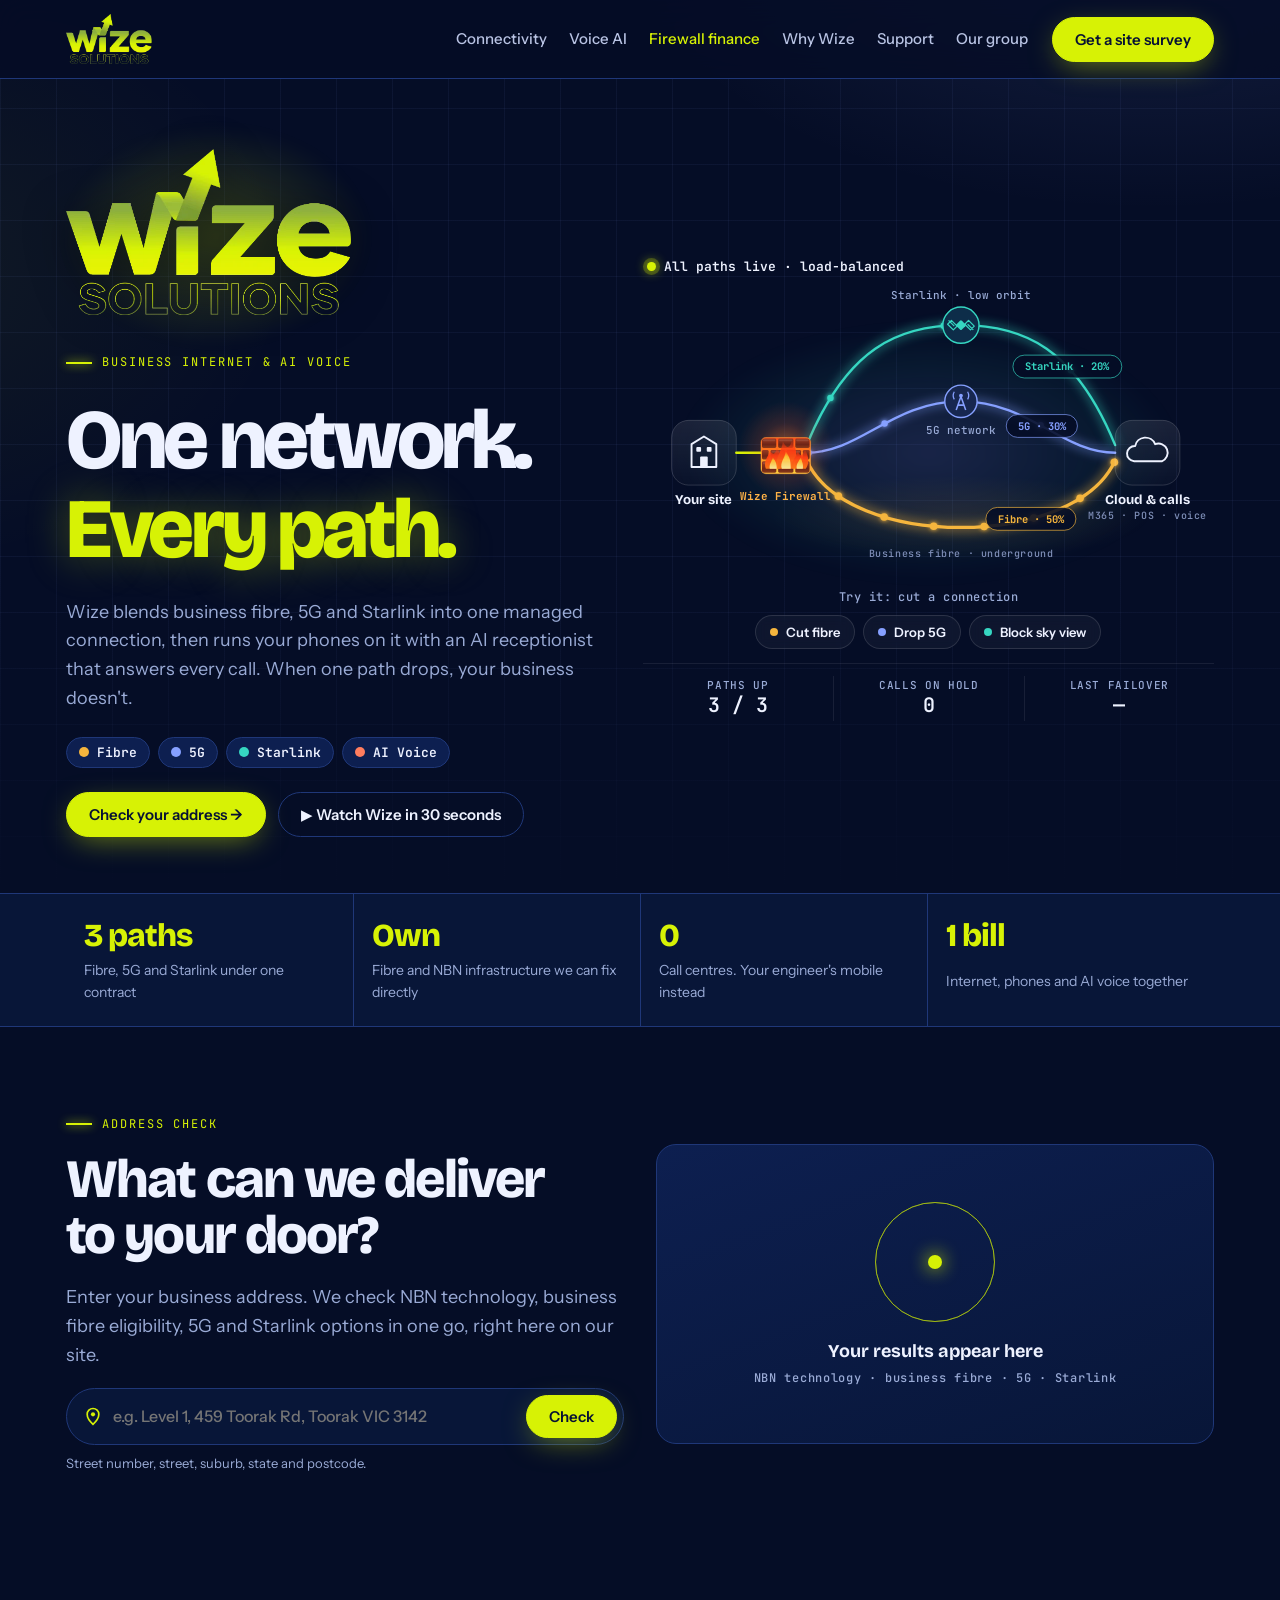
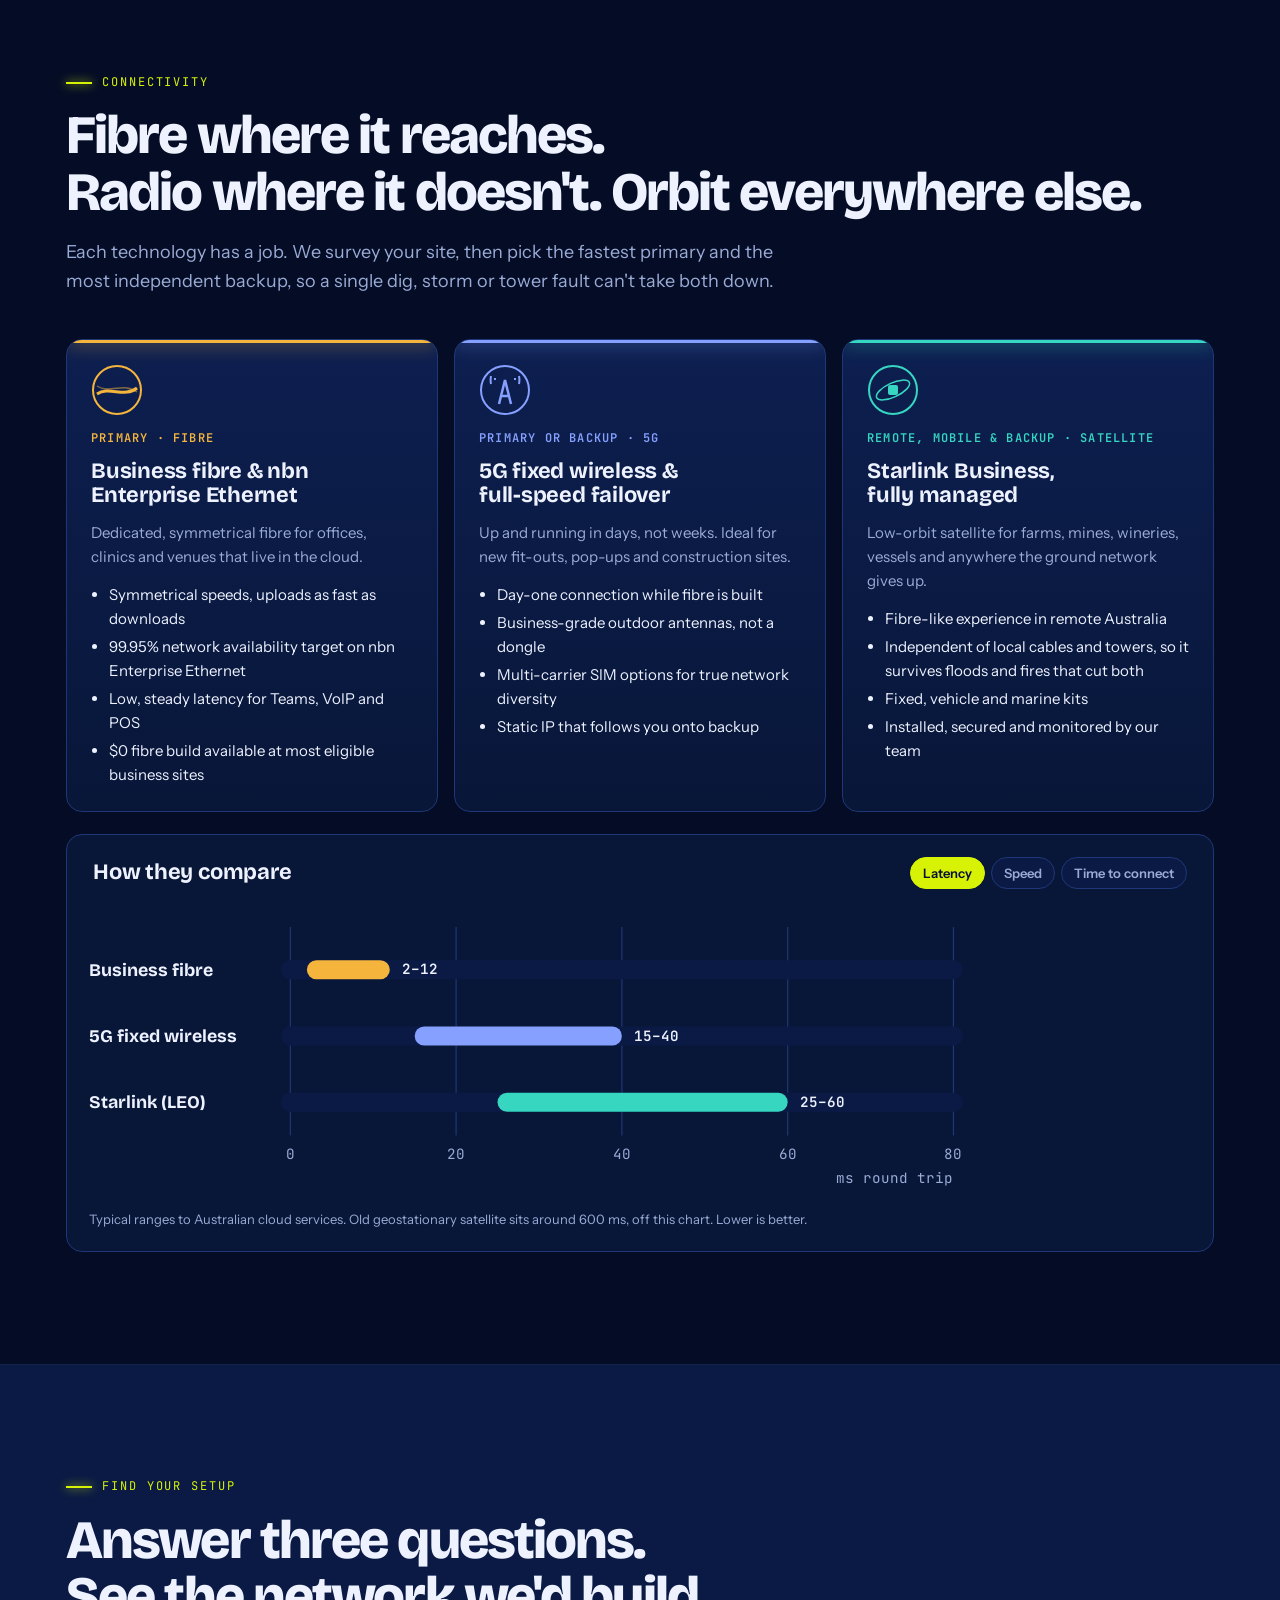
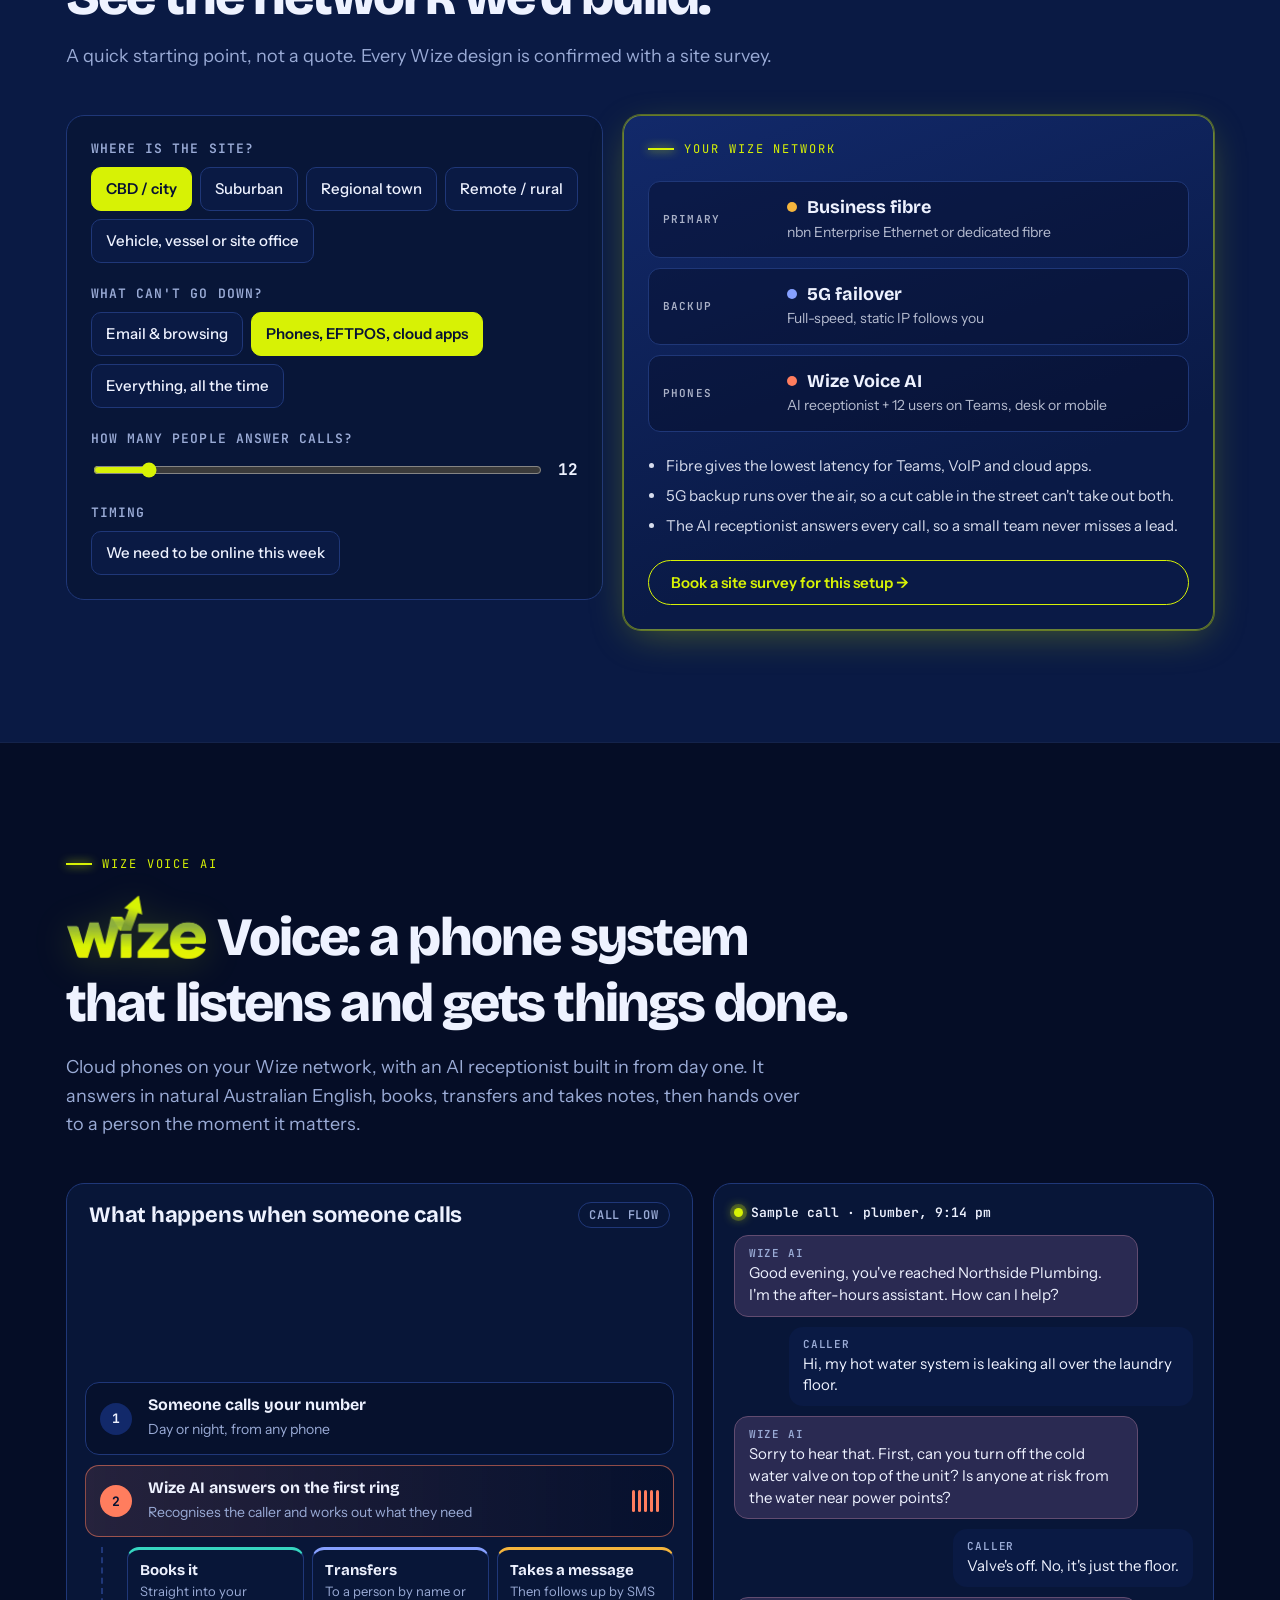
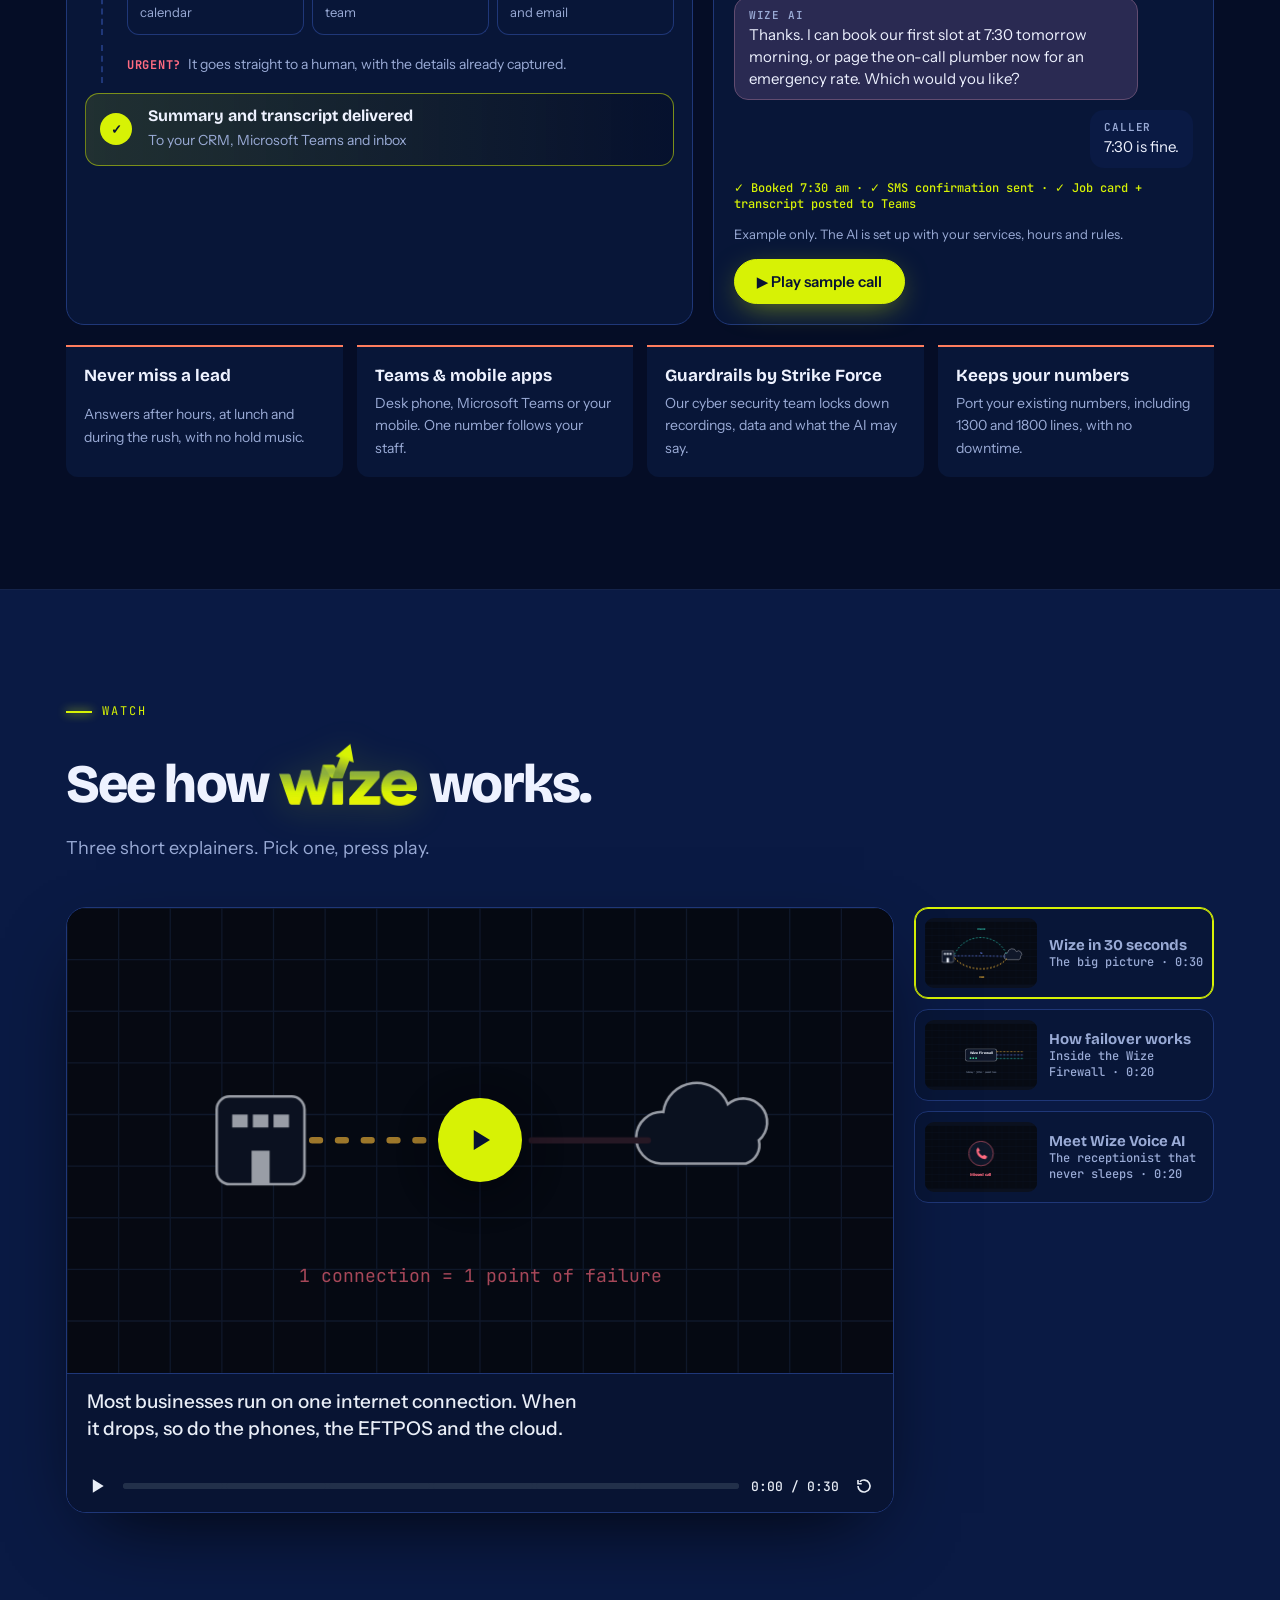
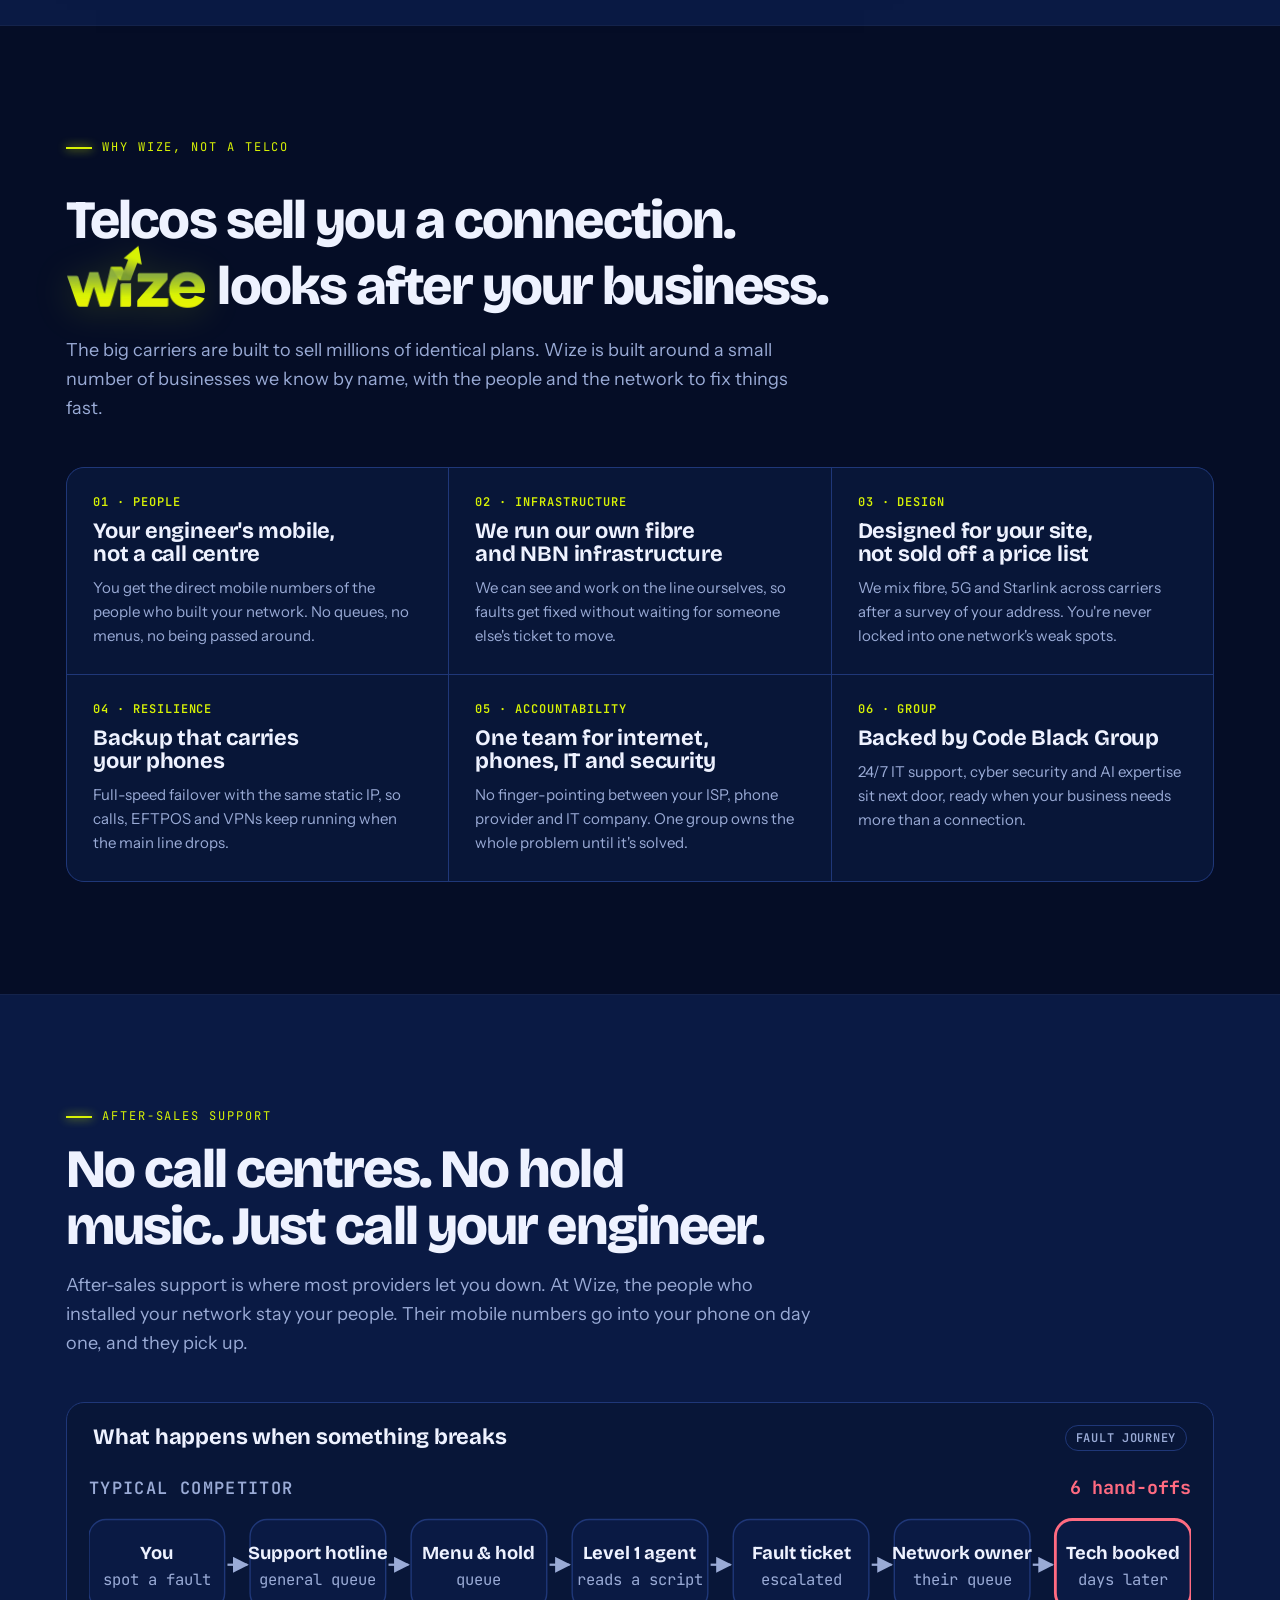
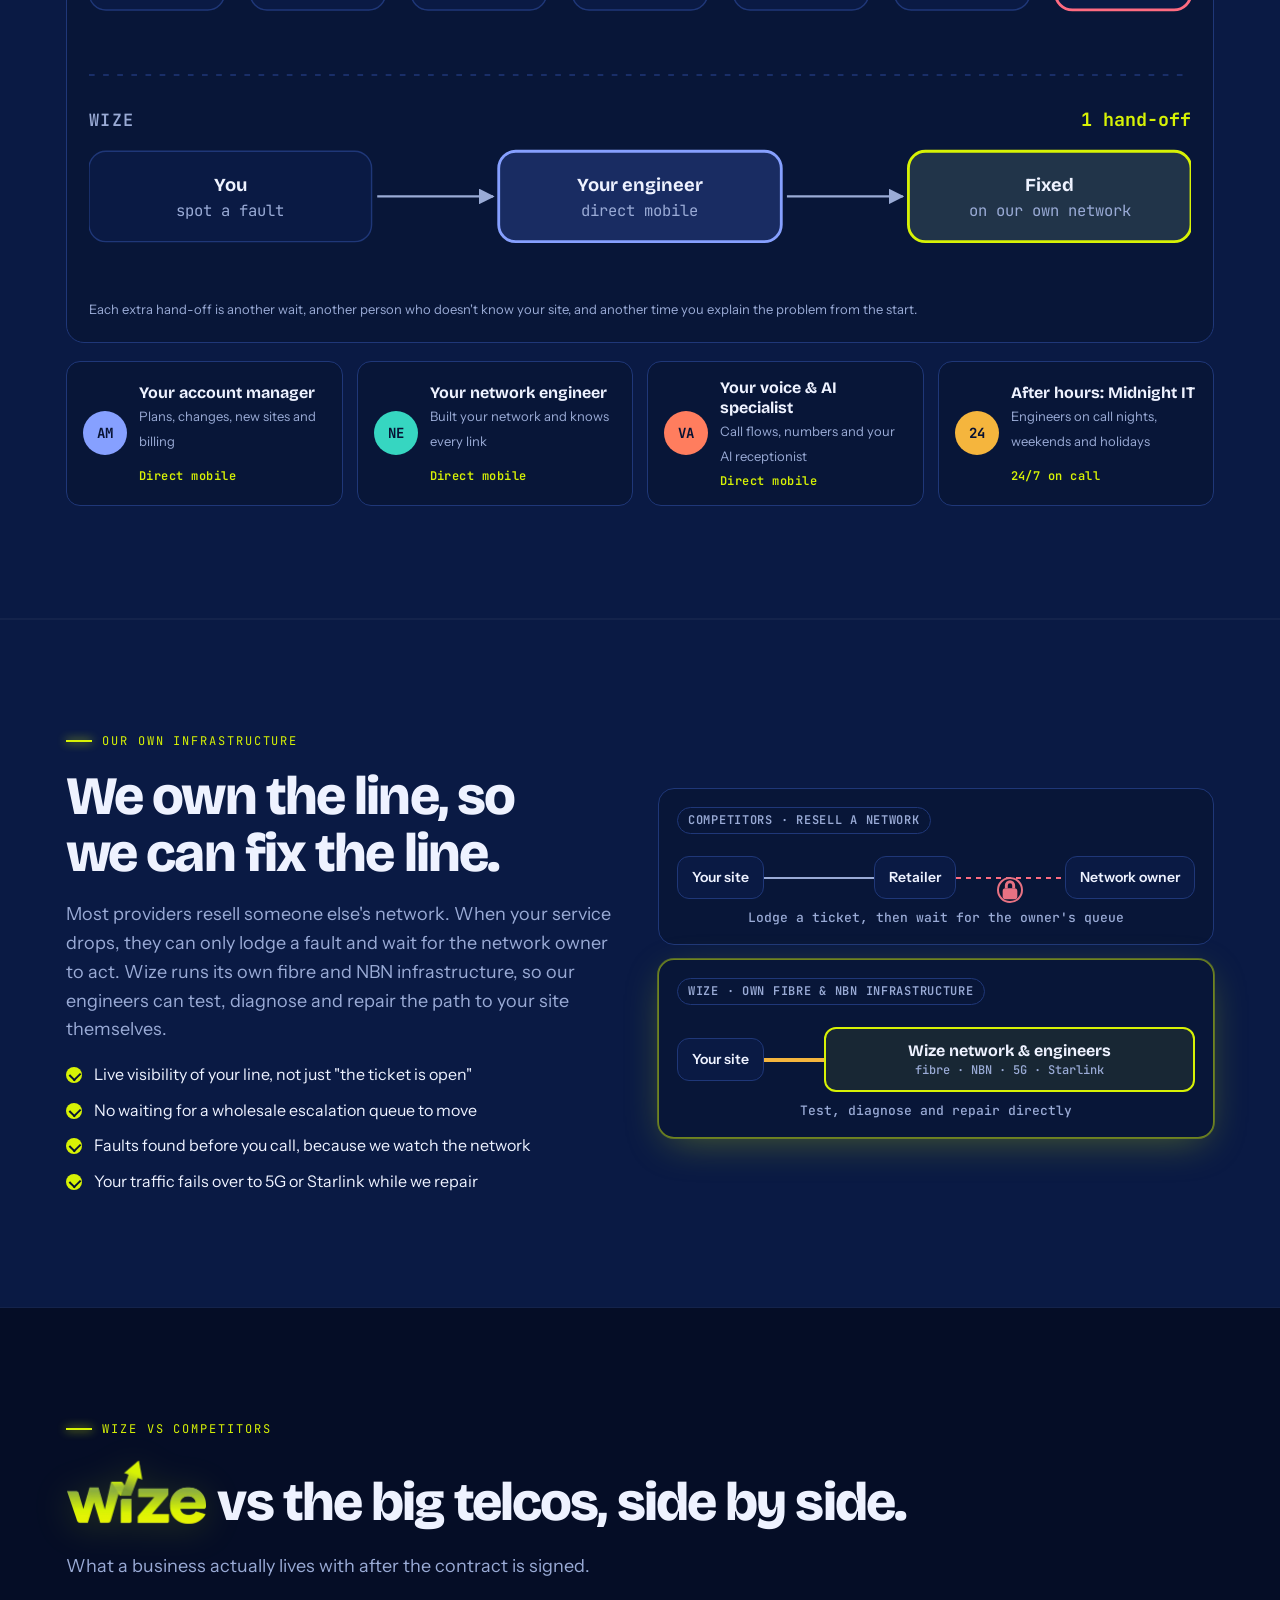
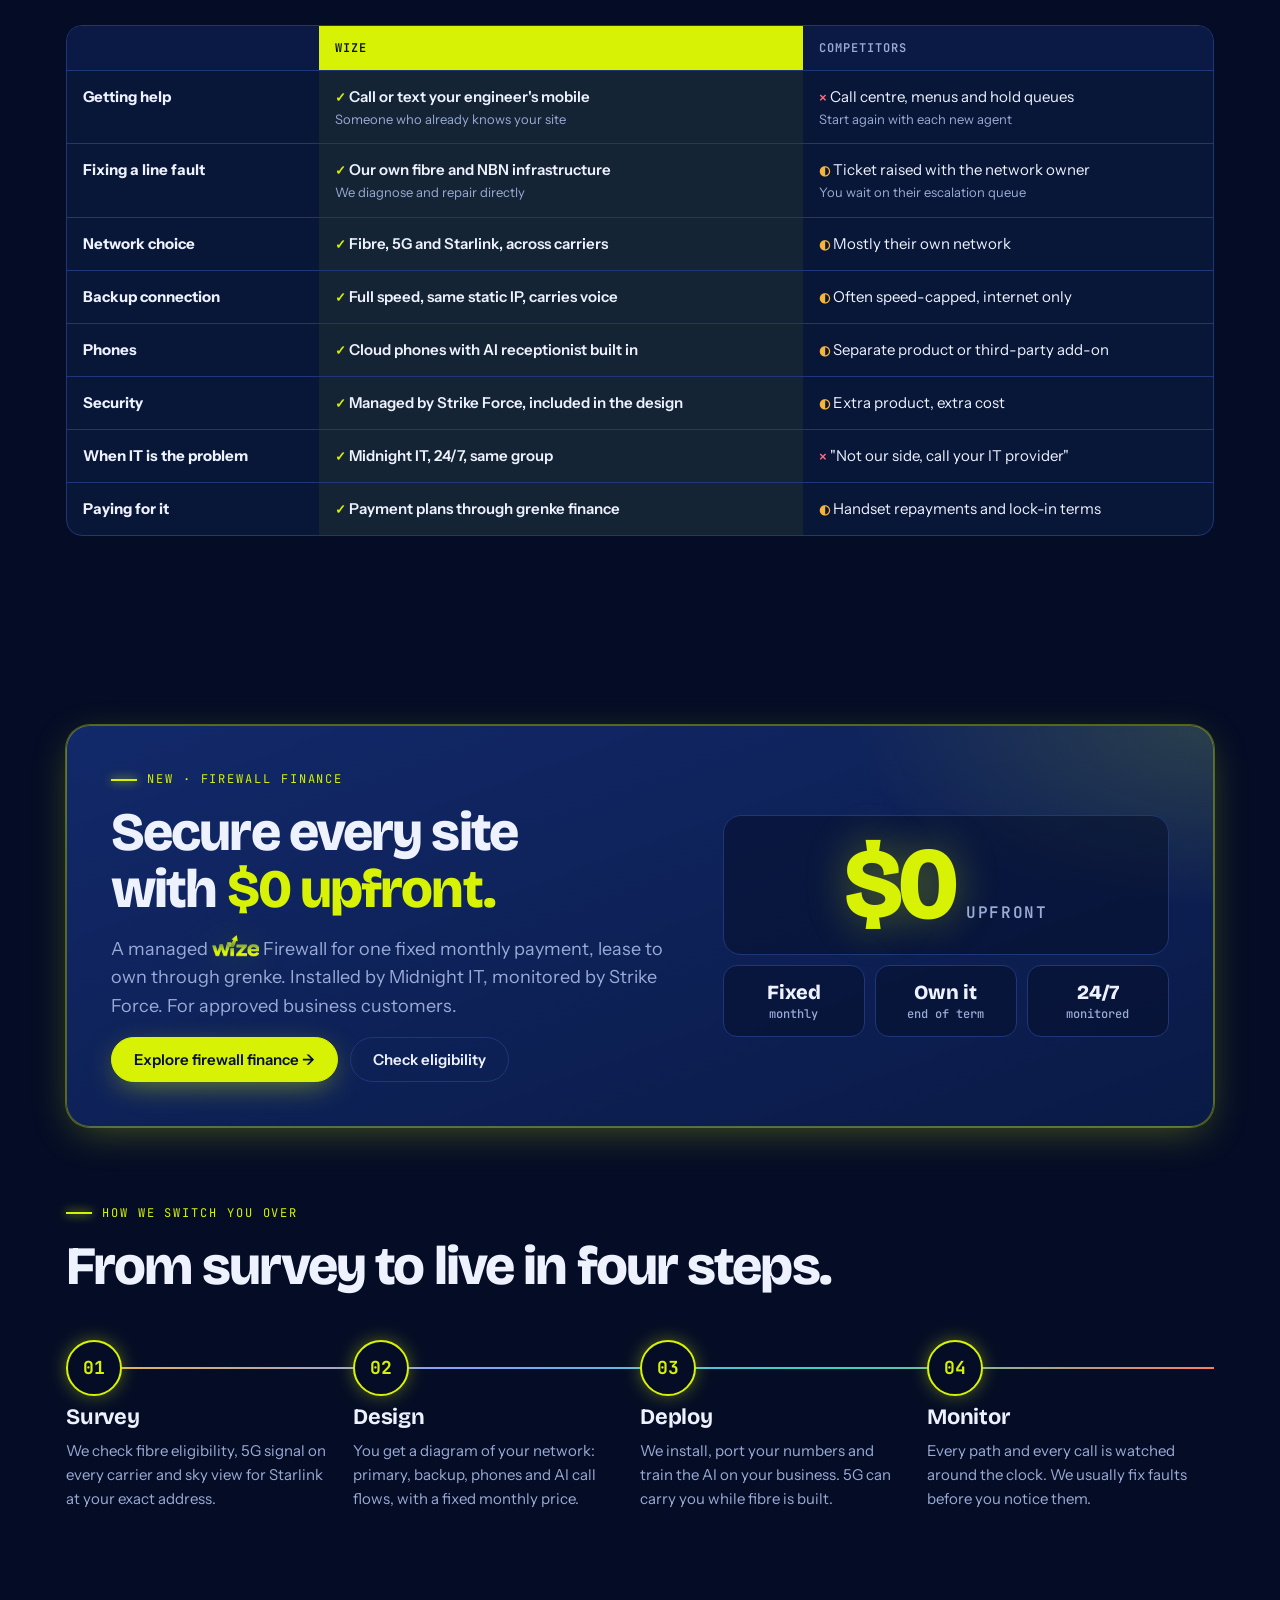
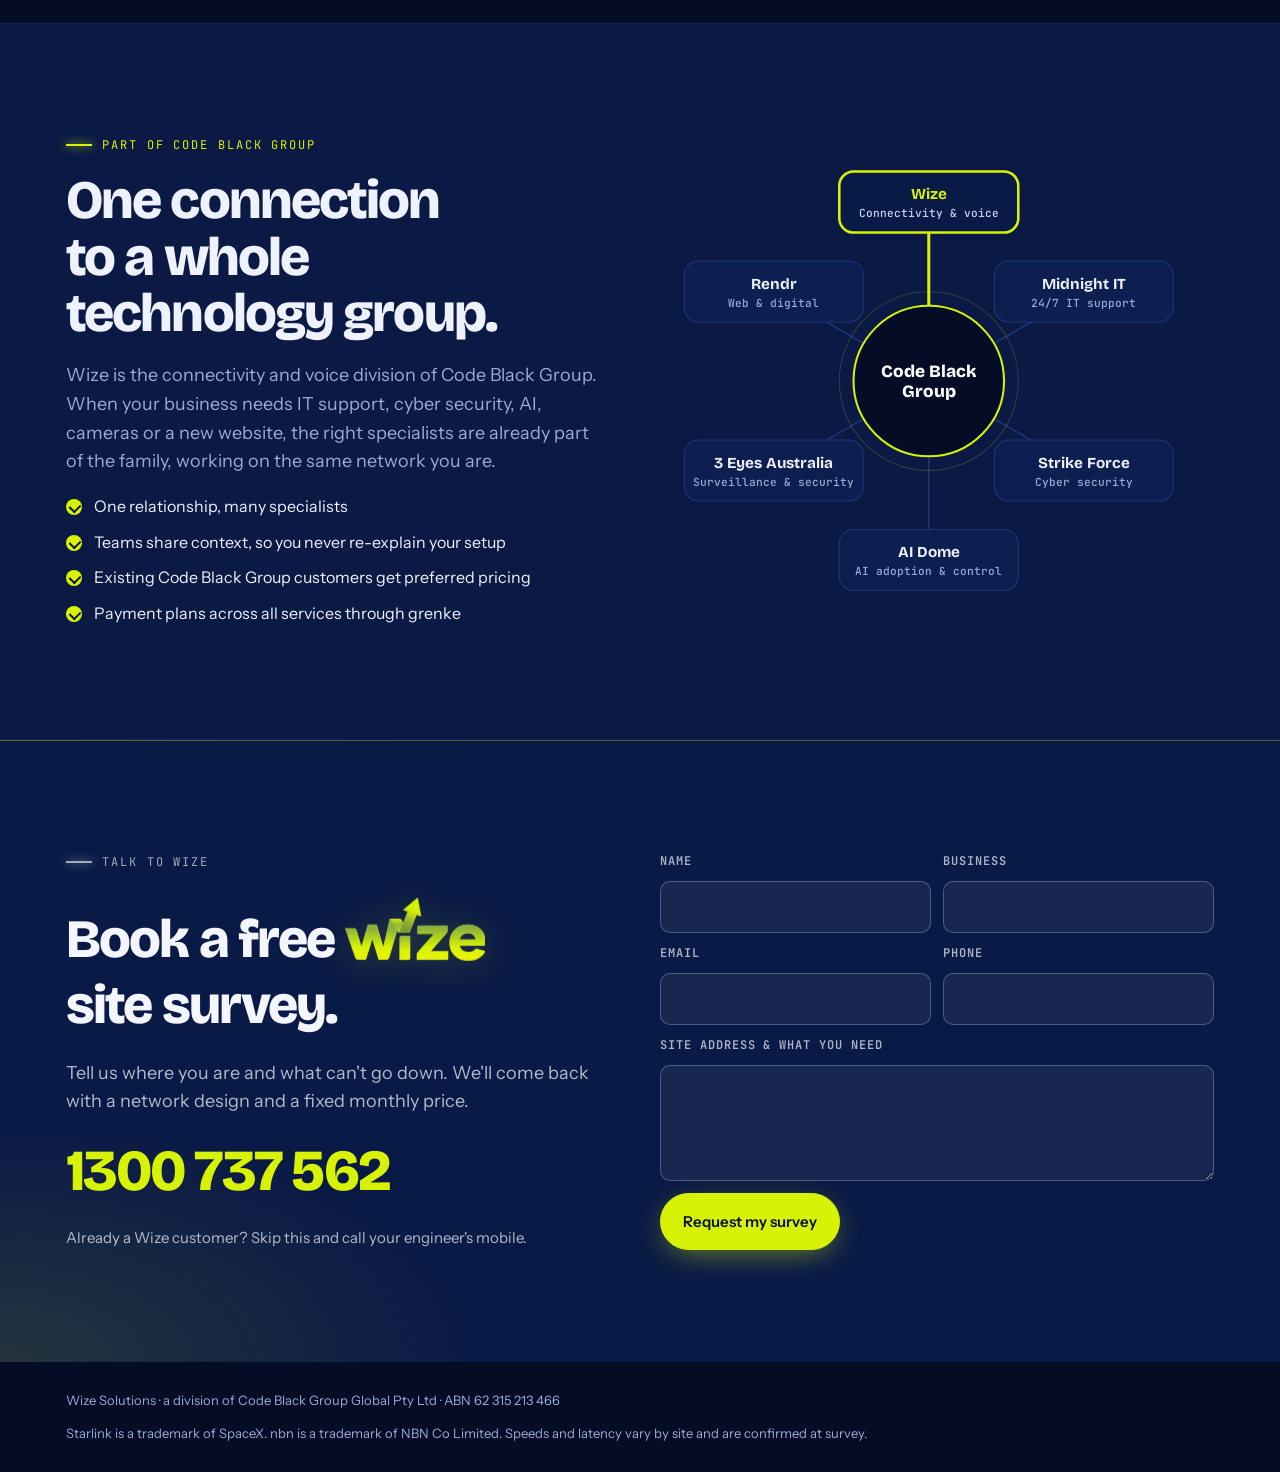
==== index.html @ 4bab27ca "Firewall icon: remove flames above the wall Co-Authored-By: Claude Opus 5.5 <noreply@anthropic.com> " ====
<!doctype html>
<html lang="en-AU">
<head>
<meta charset="utf-8">
<meta name="viewport" content="width=device-width,initial-scale=1,viewport-fit=cover">
<meta name="description" content="Wize Solutions: business fibre, 5G and Starlink as one managed network, with AI-powered phones and direct-to-engineer support. Part of Code Black Group.">
<meta name="theme-color" content="#050d26">
<style>:root{padding-top:env(safe-area-inset-top,0px);padding-bottom:env(safe-area-inset-bottom,0px)}body{margin:0}img{max-width:100%}[hidden]{display:none!important}html{scroll-behavior:smooth;scroll-padding-top:84px}</style>
<title>Wize Solutions</title>
<meta name="claude:viewport-fit-sides" content="cover">
<link rel="preconnect" href="https://fonts.googleapis.com">
<link rel="preconnect" href="https://fonts.gstatic.com" crossorigin>
<link rel="stylesheet" href="https://fonts.googleapis.com/css2?family=Bricolage+Grotesque:opsz,wght@12..96,500;12..96,700;12..96,800&family=Instrument+Sans:wght@400;500;600&family=JetBrains+Mono:wght@400;600&display=swap">
<style>
/* Layout: a "signal spectrum" — every technology owns one hue (fibre = light/amber, 5G = radio/cobalt,
   satellite = orbit/teal, voice AI = coral). Sections read left-to-right like paths into one network. */
:root{
  /* Wize night network: deep navy ground, lime signal, spectrum hues only for technologies */
  --bg:#050d26; --bg2:#081638; --surface:#0d1f50; --surface-2:#12296a; --sunk:#0a1a44; --ink:#eef2ff; --muted:#9aabd6; --line:#1f3778;
  --lime:#d7f205; --lime-2:#b9d400; --navy:#0a1a46; --navy-2:#132a66;
  --fibre:#f5b53d; --radio:#86a0ff; --orbit:#36d6c1; --voice:#ff7d5e; --down:#ff6b81; --ok:#d7f205;
  --accent:var(--lime); --on-accent:#071233;
  --f-display:"Bricolage Grotesque", "Avenir Next", "Segoe UI", system-ui, sans-serif;
  --f-body:"Instrument Sans", "Helvetica Neue", "Segoe UI", system-ui, sans-serif;
  --f-mono:"JetBrains Mono", ui-monospace, "SFMono-Regular", Menlo, monospace;
  --r:16px; --max:1180px; --glow:0 0 0 1px rgba(215,242,5,.35), 0 10px 40px -10px rgba(215,242,5,.35);
  color-scheme:dark;
}

*{box-sizing:border-box}
body{background:var(--bg);color:var(--ink);font-family:var(--f-body);font-size:16px;line-height:1.6;
  background-image:radial-gradient(900px 500px at 90% -10%,rgba(134,160,255,.14),transparent 60%),radial-gradient(700px 500px at -10% 30%,rgba(215,242,5,.06),transparent 60%);background-attachment:fixed}
::selection{background:var(--lime);color:var(--on-accent)}
body::before{content:"";position:fixed;inset:0 0 auto;height:env(safe-area-inset-top,0px);z-index:10;background:var(--bg)}
a{color:inherit}
.wrap{max-width:var(--max);margin:0 auto;padding-left:max(16px,env(safe-area-inset-left,0px));padding-right:max(16px,env(safe-area-inset-right,0px))}
h1,h2,h3{font-family:var(--f-display);text-wrap:balance;line-height:1.05;margin:0;letter-spacing:-.02em}
h2{font-size:clamp(30px,4.4vw,54px);font-weight:800;letter-spacing:-.035em}
h3{font-size:22px;font-weight:700;letter-spacing:-.01em}
p{margin:0}
.lede{font-size:18px;color:var(--muted);max-width:62ch}
.eyebrow{font-family:var(--f-mono);font-size:12px;letter-spacing:.16em;text-transform:uppercase;color:var(--lime);display:flex;align-items:center;gap:10px}
.eyebrow i{width:26px;height:2px;background:currentColor;display:inline-block;box-shadow:0 0 10px currentColor}
.mono{font-family:var(--f-mono);font-variant-numeric:tabular-nums}
section{padding-block:clamp(64px,9vw,112px);position:relative}
section[style*="--sunk"]{border-block:1px solid rgba(255,255,255,.04)}
.sec-head{display:grid;gap:16px;margin-bottom:44px}
:focus-visible{outline:2px solid var(--accent);outline-offset:3px;border-radius:6px}
.btn{font:600 15px var(--f-body);border-radius:999px;padding:12px 22px;border:1.5px solid var(--line);background:transparent;color:var(--ink);cursor:pointer;text-decoration:none;display:inline-flex;align-items:center;gap:8px;transition:transform .15s, background .15s}
.btn:hover{transform:translateY(-1px)}
.btn.solid{background:var(--lime);color:var(--on-accent);border-color:var(--lime);box-shadow:0 8px 30px -8px rgba(215,242,5,.55)}
.btn:not(.solid):hover{border-color:var(--lime);color:var(--lime)}
.chip{font:600 12px var(--f-mono);letter-spacing:.06em;padding:4px 10px;border-radius:999px;border:1px solid var(--line);color:var(--muted);white-space:nowrap}

/* header */
header.top{position:sticky;top:env(safe-area-inset-top,0px);z-index:9;background:rgba(5,13,38,.82);backdrop-filter:blur(14px);-webkit-backdrop-filter:blur(14px);border-bottom:1px solid var(--line)}
header.top .nav ul a{color:#b9c4e4}header.top .nav ul a:hover{color:#fff}

.nav{display:flex;align-items:center;gap:24px;padding-block:14px}
.logo{display:flex;align-items:center;gap:10px;text-decoration:none;font:800 26px var(--f-display);letter-spacing:-.04em}
.logo small{font:500 11px var(--f-mono);letter-spacing:.12em;color:var(--muted);text-transform:uppercase;margin-left:2px}
.nav ul{display:flex;gap:22px;list-style:none;margin:0 0 0 auto;padding:0}
.nav ul a{text-decoration:none;font-weight:500;font-size:15px;color:var(--muted)}
.nav ul a:hover{color:var(--ink)}
@media (max-width:860px){.nav ul{display:none}.nav .btn{margin-left:auto}}


/* animated logo */
.logo .wlogo{height:50px}
.hero-logo{height:clamp(84px,11vw,132px);margin-bottom:4px}
.wlogo{position:relative;display:inline-block;line-height:0;justify-self:start;--logo:none}
.wlogo img{display:block;height:100%;width:auto}
.wlogo .l-arrow,.wlogo .l-sub,.wlogo .l-shine{position:absolute;left:0;top:0;height:100%;width:100%}
.wlogo.anim .l-word{clip-path:inset(32% 0 21% 0);animation:wWord .9s cubic-bezier(.7,0,.2,1) both}
.wlogo.anim .l-arrow{clip-path:inset(0 0 67% 0);transform-origin:45% 33%;animation:wArrow .75s cubic-bezier(.2,1.5,.4,1) .7s both}
.wlogo.anim .l-sub{clip-path:inset(78% 0 0 0);animation:wSub .7s cubic-bezier(.6,0,.2,1) 1.1s both}
.wlogo .l-shine{pointer-events:none;-webkit-mask:var(--logo) 0 0/100% 100% no-repeat;mask:var(--logo) 0 0/100% 100% no-repeat;
  background:linear-gradient(105deg,transparent 40%,rgba(255,255,255,.85) 50%,transparent 60%) no-repeat;background-size:300% 100%;background-position:150% 0;animation:wShine 6s ease-in-out 2s infinite}
@keyframes wWord{from{clip-path:inset(32% 100% 21% 0)}to{clip-path:inset(32% 0 21% 0)}}
@keyframes wArrow{0%{opacity:0;transform:translate(-14%,40%) scale(.4) rotate(-12deg)}100%{opacity:1;transform:none}}
@keyframes wSub{from{clip-path:inset(78% 50% 0 50%);opacity:.2}to{clip-path:inset(78% 0 0 0);opacity:1}}
@keyframes wShine{0%{background-position:150% 0}28%,100%{background-position:-50% 0}}
@media (prefers-reduced-motion:reduce){.wlogo *{animation:none!important}}

/* hero */
.hero{padding-block:clamp(36px,5vw,64px) 56px;overflow:hidden;
  background:linear-gradient(rgba(5,13,38,0) 60%,var(--bg)),repeating-linear-gradient(90deg,rgba(134,160,255,.06) 0 1px,transparent 1px 56px),repeating-linear-gradient(0deg,rgba(134,160,255,.06) 0 1px,transparent 1px 56px)}
.hero-grid{display:grid;grid-template-columns:1.02fr 1fr;gap:48px;align-items:center}
.hero h1{font-size:clamp(42px,6.6vw,86px);font-weight:800;letter-spacing:-.045em}
.hero h1 .s{color:var(--lime);text-shadow:0 0 40px rgba(215,242,5,.35)}
.hero-copy{display:grid;gap:24px;min-width:0}
.hero-cta{display:flex;flex-wrap:wrap;gap:12px}
.paths-key{display:flex;flex-wrap:wrap;gap:8px}
.k{display:inline-flex;align-items:center;gap:8px;font:600 13px var(--f-mono);padding:6px 12px;border-radius:999px;background:var(--surface);border:1px solid var(--line)}
.k b{width:10px;height:10px;border-radius:50%}
@media (max-width:920px){.hero-grid{grid-template-columns:1fr}}

.net{background:linear-gradient(180deg,var(--surface),var(--bg2));border:1px solid var(--line);border-radius:22px;padding:18px;box-shadow:0 30px 80px -30px rgba(0,0,0,.8);display:grid;gap:12px;min-width:0}
.net-head{display:flex;justify-content:space-between;align-items:center;gap:10px;flex-wrap:wrap}
.net svg{width:100%;height:auto;display:block}
.status{display:flex;align-items:center;gap:8px;font:600 13px var(--f-mono)}
.dot{width:9px;height:9px;border-radius:50%;background:var(--ok);box-shadow:0 0 0 4px color-mix(in srgb,var(--ok) 22%,transparent),0 0 12px var(--ok)}
.status.warn .dot{background:var(--fibre);box-shadow:0 0 0 4px color-mix(in srgb,var(--fibre) 25%,transparent)}
.cut-row{display:flex;flex-wrap:wrap;gap:8px}
.cut{font:600 13px var(--f-body);padding:8px 12px;border-radius:10px;border:1px solid var(--line);background:var(--sunk);color:var(--ink);cursor:pointer;display:inline-flex;gap:8px;align-items:center}
.cut[aria-pressed="true"]{border-color:var(--down);color:var(--down);background:color-mix(in srgb,var(--down) 10%,var(--surface))}
.cut b{width:8px;height:8px;border-radius:50%}
.readout{display:grid;grid-template-columns:repeat(3,1fr);gap:8px}
.readout div{background:var(--sunk);border-radius:10px;padding:8px 10px;min-width:0}
.readout span{display:block;font:500 11px var(--f-mono);color:var(--muted);letter-spacing:.06em;text-transform:uppercase}
.readout strong{font:600 18px var(--f-mono);font-variant-numeric:tabular-nums}
.svg-t{font-family:var(--f-mono);font-size:12px;fill:var(--muted)}
.svg-tb{font-family:var(--f-display);font-weight:700;font-size:15px;fill:var(--ink)}

/* strip */
.strip{border-block:1px solid var(--line);background:var(--bg2)}
.strip .wrap{display:grid;grid-template-columns:repeat(4,1fr);gap:0}
.strip div.c{padding:22px 18px;border-left:1px solid var(--line);display:grid;gap:4px}
.strip div.c:first-child{border-left:0}
.strip strong{font:800 32px var(--f-display);letter-spacing:-.03em;color:var(--lime)}
.strip span{color:var(--muted);font-size:14px}
@media (max-width:760px){.strip .wrap{grid-template-columns:1fr 1fr}.strip div.c:nth-child(3){border-left:0}.strip div.c{border-top:1px solid var(--line)}.strip div.c:nth-child(-n+2){border-top:0}}

/* video */
.theatre{display:grid;grid-template-columns:1fr 300px;gap:20px;align-items:start}
@media (max-width:900px){.theatre{grid-template-columns:1fr}}
.player{background:#040a1e;box-shadow:0 30px 80px -30px rgba(0,0,0,.9);border:1px solid var(--line);border-radius:20px;overflow:hidden;position:relative;color:#e9eef7;min-width:0}
.stage{aspect-ratio:16/9;max-width:100%;position:relative}
.stage svg{position:absolute;inset:0;width:100%;height:100%}
.caption{position:static;min-height:4.6em;padding:14px 20px;background:#081433;border-top:1px solid var(--line);font:500 clamp(14px,1.8vw,19px)/1.45 var(--f-body);text-wrap:balance}
.big-play{position:absolute;left:0;right:0;top:0;aspect-ratio:16/9;display:grid;place-items:center;background:rgba(5,8,15,.35);border:0;cursor:pointer;color:#fff}
.big-play span{width:84px;height:84px;border-radius:50%;background:var(--lime);color:var(--on-accent);display:grid;place-items:center;box-shadow:0 10px 40px rgba(0,0,0,.4)}
.controls{display:flex;align-items:center;gap:12px;padding:12px 16px;background:#081433;font:500 13px var(--f-mono)}
.controls button{background:none;border:0;color:#e9eef7;cursor:pointer;padding:4px;display:grid;place-items:center}
.bar{flex:1;height:6px;border-radius:6px;background:#22304a;position:relative;cursor:pointer;display:flex;gap:3px;overflow:hidden}
.bar i{flex:1;background:#22304a;position:relative;border-radius:2px;overflow:hidden}
.bar i b{position:absolute;inset:0;width:0;background:var(--lime)}
.vlist{display:grid;gap:10px}
.vitem{display:grid;grid-template-columns:112px 1fr;gap:12px;text-align:left;background:var(--bg2);border:1px solid var(--line);border-radius:14px;padding:10px;cursor:pointer;color:var(--ink);font:inherit;align-items:center}
.vitem[aria-current="true"]{border-color:var(--lime);box-shadow:inset 0 0 0 1px var(--lime)}
.vthumb{aspect-ratio:16/10;border-radius:9px;background:#0b111f;display:grid;place-items:center;overflow:hidden}
.vitem strong{display:block;font:700 15px/1.25 var(--f-display)}
.vitem span{font:500 12px var(--f-mono);color:var(--muted)}
.vnote{font-size:13px;color:var(--muted);padding:4px 2px}

/* scene animations */
@keyframes flow{to{stroke-dashoffset:-40}}
@keyframes pop{from{opacity:0;scale:.85}to{opacity:1;scale:1}}
@keyframes rise{from{opacity:0;translate:0 14px}to{opacity:1;translate:0 0}}
@keyframes blink{50%{opacity:.25}}
@keyframes wave{0%,100%{transform:scaleY(.3)}50%{transform:scaleY(1)}}
@keyframes orbit{to{transform:rotate(360deg)}}
.flow{stroke-dasharray:6 14;animation:flow 1s linear infinite}
.pop{animation:pop .6s cubic-bezier(.2,.8,.2,1.2) both;transform-box:fill-box;transform-origin:center}
.rise{animation:rise .7s ease-out both}
.d1{animation-delay:.4s}.d2{animation-delay:.9s}.d3{animation-delay:1.4s}.d4{animation-delay:1.9s}.d5{animation-delay:2.4s}
.blink{animation:blink 1s steps(2) infinite}
.wv{transform-box:fill-box;transform-origin:center;animation:wave .9s ease-in-out infinite}
@media (prefers-reduced-motion:reduce){.flow,.pop,.rise,.blink,.wv,.spin{animation:none!important}}

/* spectrum infographic */
.spec{display:grid;grid-template-columns:repeat(3,1fr);gap:16px}
@media (max-width:900px){.spec{grid-template-columns:1fr}}
.tech{background:linear-gradient(180deg,var(--surface),var(--bg2));border:1px solid var(--line);border-radius:var(--r);padding:24px;transition:border-color .2s,transform .2s;display:grid;gap:14px;align-content:start;position:relative;overflow:hidden}
.tech::before{content:"";position:absolute;left:0;top:0;right:0;height:3px;background:var(--c);box-shadow:0 0 18px var(--c)}
.tech:hover{border-color:var(--c);transform:translateY(-3px)}
.tech .tag{font:600 12px var(--f-mono);color:var(--c);letter-spacing:.1em;text-transform:uppercase}
.tech p{color:var(--muted);font-size:15px}
.tech ul{margin:0;padding-left:18px;font-size:15px;display:grid;gap:4px}
.tech .ico{width:52px;height:52px}
.chart-card{margin-top:22px;background:var(--bg2);border:1px solid var(--line);border-radius:var(--r);padding:22px;display:grid;gap:12px}
.chart-tabs{display:flex;gap:6px;flex-wrap:wrap}
.chart-tabs button{font:600 13px var(--f-body);border:1px solid var(--line);background:var(--sunk);color:var(--muted);padding:7px 12px;border-radius:999px;cursor:pointer}
.chart-tabs button[aria-selected="true"]{background:var(--lime);color:var(--on-accent);border-color:var(--lime)}
.chart-wrap{overflow-x:auto}
.chart-wrap svg{width:100%;min-width:560px;height:auto;display:block}
.fine{font-size:13px;color:var(--muted)}

/* finder */
.finder{display:grid;grid-template-columns:1fr 1.1fr;gap:20px}
@media (max-width:900px){.finder{grid-template-columns:1fr}}
.panel{background:var(--bg2);border:1px solid var(--line);border-radius:18px;padding:24px;display:grid;gap:22px;align-content:start;min-width:0}
fieldset{border:0;margin:0;padding:0;display:grid;gap:10px}
legend{font:600 13px var(--f-mono);letter-spacing:.08em;text-transform:uppercase;color:var(--muted);margin-bottom:10px;padding:0}
.opts{display:flex;flex-wrap:wrap;gap:8px}
.opts label{cursor:pointer}
.opts input{position:absolute;opacity:0;pointer-events:none}
.opts span{display:inline-block;padding:9px 14px;border-radius:10px;border:1px solid var(--line);background:var(--sunk);font-weight:500;font-size:15px}
.opts input:checked+span{background:var(--lime);color:var(--on-accent);border-color:var(--lime);font-weight:600}
.opts input:focus-visible+span{outline:2px solid var(--accent);outline-offset:2px}
.range-row{display:flex;align-items:center;gap:14px}
.range-row input{flex:1;accent-color:var(--lime)}
.result{background:linear-gradient(160deg,var(--surface-2),var(--navy) 70%);border-color:rgba(215,242,5,.45);box-shadow:var(--glow)}

.stack{display:grid;gap:10px}
.slot{display:grid;grid-template-columns:110px 1fr;gap:14px;align-items:center;padding:14px;border-radius:12px;background:rgba(5,13,38,.45);border:1px solid var(--line)}
.slot span{font:600 11px var(--f-mono);letter-spacing:.1em;text-transform:uppercase;opacity:.7}
.slot strong{font:700 18px/1.25 var(--f-display);display:flex;align-items:center;gap:10px}
.slot strong b{width:10px;height:10px;border-radius:50%;flex:none}
.slot em{display:block;font-style:normal;font-size:14px;opacity:.75;margin-top:2px}
.why{margin:0;padding-left:18px;display:grid;gap:6px;font-size:15px;opacity:.9}
.result .btn{border-color:var(--lime);color:var(--lime)}
@media (max-width:480px){.slot{grid-template-columns:1fr;gap:4px}}

/* voice */
.voice-grid{display:grid;grid-template-columns:1.25fr 1fr;gap:20px}
@media (max-width:960px){.voice-grid{grid-template-columns:1fr}}
.flowcard{background:var(--bg2);border:1px solid var(--line);border-radius:18px;padding:18px;min-width:0}
.flowcard .chart-wrap svg{min-width:520px}
.call{background:var(--bg2);border:1px solid var(--line);border-radius:18px;padding:20px;display:grid;gap:14px;align-content:start;min-width:0}
.call-head{display:flex;justify-content:space-between;align-items:center;gap:10px}
.transcript{display:grid;gap:10px;min-height:290px;align-content:start}
.msg{max-width:88%;padding:10px 14px;border-radius:14px;font-size:15px;line-height:1.45;animation:rise .4s ease-out both}
.msg.ai{background:color-mix(in srgb,var(--voice) 12%,var(--surface));border:1px solid color-mix(in srgb,var(--voice) 30%,var(--line))}
.msg.caller{background:var(--sunk);justify-self:end}
.msg.sys{max-width:100%;font:500 12px var(--f-mono);color:var(--ok);background:none;padding:2px 0}
.msg small{display:block;font:600 11px var(--f-mono);letter-spacing:.08em;text-transform:uppercase;color:var(--muted);margin-bottom:2px}
.feat{display:grid;grid-template-columns:repeat(4,1fr);gap:14px;margin-top:20px}
@media (max-width:960px){.feat{grid-template-columns:1fr 1fr}}
@media (max-width:520px){.feat{grid-template-columns:1fr}}
.feat div{padding:18px;border-top:2px solid var(--voice);background:var(--bg2);border-radius:0 0 12px 12px;display:grid;gap:6px}
.feat strong{font:700 17px var(--f-display)}
.feat p{font-size:14px;color:var(--muted)}

/* compare */
.cmp-wrap{overflow-x:auto;border:1px solid var(--line);border-radius:16px;background:var(--bg2)}
table{border-collapse:collapse;width:100%;min-width:760px;font-size:15px}
th,td{padding:14px 16px;text-align:left;border-bottom:1px solid var(--line);vertical-align:top}
thead th{font:600 12px var(--f-mono);letter-spacing:.08em;text-transform:uppercase;color:var(--muted);background:var(--sunk)}
thead th.us{color:var(--on-accent);background:var(--lime)}
td.us{background:rgba(215,242,5,.06);font-weight:600}
tbody tr:last-child td{border-bottom:0}
.y,.n,.p{font:600 13px var(--f-mono);display:inline-flex;gap:6px;align-items:baseline}
.y{color:var(--ok)}.n{color:var(--down)}.p{color:var(--fibre)}
td span.sub{display:block;font-weight:400;font-size:13px;color:var(--muted)}

/* steps */
.steps{display:grid;grid-template-columns:repeat(4,1fr);gap:0;position:relative}
.steps::before{content:"";position:absolute;left:0;right:0;top:27px;height:2px;background:linear-gradient(90deg,var(--fibre),var(--radio),var(--orbit),var(--voice))}
.step{display:grid;gap:10px;padding-right:20px;position:relative}
.step .n{width:56px;height:56px;border-radius:50%;display:grid;place-items:center;background:var(--bg);border:2px solid var(--lime);font:700 18px var(--f-mono);color:var(--lime);box-shadow:0 0 20px -4px rgba(215,242,5,.6)}
.step p{color:var(--muted);font-size:15px}
@media (max-width:820px){.steps{grid-template-columns:1fr;gap:26px}.steps::before{left:27px;right:auto;top:0;bottom:0;width:2px;height:auto;background:linear-gradient(var(--fibre),var(--radio),var(--orbit),var(--voice))}.step{grid-template-columns:56px 1fr;column-gap:18px}.step .n{grid-row:span 2}}

/* family */
.family{display:grid;grid-template-columns:repeat(3,1fr);gap:14px}
@media (max-width:860px){.family{grid-template-columns:1fr}}
.fam{padding:22px;border:1px solid var(--line);border-radius:var(--r);background:var(--surface);display:grid;gap:8px}
.fam .chip{justify-self:start}
.fam p{color:var(--muted);font-size:15px}


/* why */
.diff{display:grid;grid-template-columns:repeat(3,1fr);gap:1px;background:var(--line);border:1px solid var(--line);border-radius:18px;overflow:hidden}
@media (max-width:900px){.diff{grid-template-columns:1fr 1fr}}
@media (max-width:560px){.diff{grid-template-columns:1fr}}
.diff article{background:var(--bg2);transition:background .2s;padding:26px;display:grid;gap:10px;align-content:start}
.diff .tag{font:600 12px var(--f-mono);letter-spacing:.08em;text-transform:uppercase;color:var(--lime)}
.diff article:hover{background:var(--surface)}
.diff p{color:var(--muted);font-size:15px}
/* support */
.lanes-card{background:var(--bg2);border:1px solid var(--line);border-radius:18px;padding:22px;display:grid;gap:12px}
.lanes-card .chart-wrap svg{min-width:680px}
.team{display:grid;grid-template-columns:repeat(4,1fr);gap:14px;margin-top:18px}
@media (max-width:1000px){.team{grid-template-columns:1fr 1fr}}
@media (max-width:560px){.team{grid-template-columns:1fr}}
.who{background:var(--bg2);border:1px solid var(--line);border-radius:14px;padding:16px;display:grid;grid-template-columns:44px 1fr;gap:4px 12px;align-items:center}
.who strong{display:block;font:700 16px/1.25 var(--f-display)}
.who span:not(.avatar){font-size:13px;color:var(--muted)}
.who em{grid-column:2;font:600 12px var(--f-mono);font-style:normal;color:var(--ok);letter-spacing:.04em}
.avatar{width:44px;height:44px;border-radius:50%;display:grid;place-items:center;font:700 14px var(--f-mono);color:var(--on-accent);background:var(--c);grid-row:span 2}
/* infra */
.infra{display:grid;grid-template-columns:1fr 1fr;gap:36px;align-items:center}
@media (max-width:900px){.infra{grid-template-columns:1fr}}
.infra-panels{display:grid;gap:14px;min-width:0}
.ipanel{background:var(--bg2);border:1px solid var(--line);border-radius:16px;padding:16px;display:grid;gap:8px}
.ipanel.us{border-color:rgba(215,242,5,.5);box-shadow:var(--glow)}
.ipanel .chip{justify-self:start}
.ipanel svg{width:100%;height:auto;display:block}
.ticks{list-style:none;margin:0;padding:0;display:grid;gap:10px}
.ticks li{padding-left:28px;position:relative}
.ticks li::before{content:"";position:absolute;left:0;top:5px;width:16px;height:16px;border-radius:50%;background:var(--ok)}
.ticks li::after{content:"";position:absolute;left:5px;top:8px;width:6px;height:8px;border:solid var(--on-accent);border-width:0 2px 2px 0;transform:rotate(45deg)}
table.cmp2{min-width:620px}
table.cmp2 td:first-child{width:22%}
/* group */
.group-grid{display:grid;grid-template-columns:1fr 1.05fr;gap:36px;align-items:center}
@media (max-width:900px){.group-grid{grid-template-columns:1fr}}
.hub-wrap svg{min-width:460px}


/* header / mobile menu */
.logo .wlogo{transition:opacity .35s, transform .35s}
header.top:not(.scrolled) .logo .wlogo{opacity:0;transform:translateY(-6px);pointer-events:none}
.menu-btn{display:none;width:44px;height:44px;border-radius:12px;border:1px solid var(--line);background:var(--bg2);cursor:pointer;flex-direction:column;justify-content:center;align-items:center;gap:5px;margin-left:auto}
.menu-btn span{width:20px;height:2px;background:var(--ink);border-radius:2px;transition:transform .25s,opacity .25s}
.menu-btn[aria-expanded="true"] span:nth-child(1){transform:translateY(7px) rotate(45deg)}
.menu-btn[aria-expanded="true"] span:nth-child(2){opacity:0}
.menu-btn[aria-expanded="true"] span:nth-child(3){transform:translateY(-7px) rotate(-45deg)}
.mobile-menu{display:grid;gap:2px;padding:8px max(16px,env(safe-area-inset-right,0px)) 18px max(16px,env(safe-area-inset-left,0px));border-top:1px solid var(--line)}
.mobile-menu a:not(.btn){padding:13px 4px;font:600 18px var(--f-display);text-decoration:none;border-bottom:1px solid var(--line)}
.mobile-menu .btn{margin-top:14px;justify-content:center}
@media (max-width:860px){.menu-btn{display:flex}.nav .nav-cta{display:none}}
@media (min-width:861px){.mobile-menu{display:none!important}}
.sr{position:absolute;width:1px;height:1px;overflow:hidden;clip:rect(0 0 0 0);white-space:nowrap}
/* hero brand */
.hero-brand{position:relative;justify-self:start;padding:6px 0 2px}
.hero-brand::before{content:"";position:absolute;inset:-30% -25% -30% -20%;background:radial-gradient(closest-side,rgba(215,242,5,.22),rgba(215,242,5,.06) 55%,transparent 75%);filter:blur(6px);z-index:-1;animation:halo 5s ease-in-out infinite}
@keyframes halo{50%{opacity:.6;transform:scale(1.05)}}
.hero-logo{height:clamp(104px,13vw,168px);filter:drop-shadow(0 6px 24px rgba(0,0,0,.45))}
.hero-copy{isolation:isolate}
/* nbn */
.nbn-sec{padding-block:clamp(56px,7vw,88px)}
.nbn-grid{display:grid;grid-template-columns:1fr 1fr;gap:32px;align-items:center}
@media (max-width:900px){.nbn-grid{grid-template-columns:1fr}}
.nbn-form{display:grid;gap:8px}
.nbn-input{display:flex;align-items:center;gap:10px;padding:6px 6px 6px 16px;border-radius:999px;background:var(--bg2);border:1.5px solid var(--line);transition:border-color .2s,box-shadow .2s}
.nbn-input:focus-within{border-color:var(--lime);box-shadow:var(--glow)}
.nbn-input svg{color:var(--lime);flex:none}
.nbn-input input{flex:1;min-width:0;background:none;border:0;color:var(--ink);font:500 16px var(--f-body);padding:10px 0;outline:none}
.nbn-input .btn{padding:11px 22px}
.nbn-result{background:linear-gradient(160deg,var(--surface),var(--bg2));border:1px solid var(--line);border-radius:20px;padding:22px;min-height:300px;display:grid;min-width:0}
.nbn-empty{display:grid;place-items:center;align-content:center;gap:8px;text-align:center;color:var(--muted)}
.nbn-empty strong{color:var(--ink);font:700 18px var(--f-display)}
.nbn-empty span{font:500 12px var(--f-mono);letter-spacing:.06em}
.nbn-radar{width:120px;height:120px;position:relative;margin-bottom:10px}
.nbn-radar i{position:absolute;inset:0;border:1px solid rgba(215,242,5,.35);border-radius:50%;animation:ping 3s ease-out infinite}
.nbn-radar i:nth-child(2){animation-delay:1s}.nbn-radar i:nth-child(3){animation-delay:2s}
.nbn-radar b{position:absolute;left:50%;top:50%;width:14px;height:14px;margin:-7px 0 0 -7px;border-radius:50%;background:var(--lime);box-shadow:0 0 18px var(--lime)}
@keyframes ping{from{transform:scale(.2);opacity:1}to{transform:scale(1);opacity:0}}
.nbn-out{display:grid;gap:14px;align-content:start}
.nbn-head{display:flex;justify-content:space-between;gap:10px;align-items:flex-start;flex-wrap:wrap}
.nbn-head strong{font:700 17px/1.3 var(--f-display);display:block}
.nbn-head span{font-size:13px;color:var(--muted)}
.nbn-tag{font:700 11px var(--f-mono);letter-spacing:.08em;padding:4px 9px;border-radius:999px;background:rgba(245,181,61,.15);color:var(--fibre);border:1px solid rgba(245,181,61,.4);white-space:nowrap}
.nbn-rows{display:grid;gap:8px}
.nbn-row{display:grid;grid-template-columns:22px 1fr auto;gap:10px;align-items:center;padding:11px 12px;border-radius:12px;background:rgba(5,13,38,.5);border:1px solid var(--line)}
.nbn-row b{width:10px;height:10px;border-radius:50%;justify-self:center}
.nbn-row div{min-width:0}
.nbn-row strong{display:block;font-size:15px}
.nbn-row span{font-size:13px;color:var(--muted)}
.nbn-row em{font:600 12px var(--f-mono);font-style:normal;color:var(--lime);text-align:right}
.nbn-out .btn{justify-self:start}
.nbn-skel{height:14px;border-radius:7px;background:linear-gradient(90deg,var(--surface),var(--surface-2),var(--surface));background-size:200% 100%;animation:sk 1.1s linear infinite}
@keyframes sk{to{background-position:-200% 0}}
/* mobile alternates */
.lanes-mobile,.hub-mobile{display:none}
.lanes-mobile ol{margin:8px 0 0;padding-left:22px;display:grid;gap:6px;font-size:15px}
.lm-h{font:700 12px var(--f-mono);letter-spacing:.06em;text-transform:uppercase}
.lm-h.bad{color:var(--down)}.lm-h.good{color:var(--lime)}
.lanes-mobile>div{padding:14px;border-radius:12px;background:rgba(5,13,38,.5);border:1px solid var(--line)}
.hm-core{justify-self:center;padding:14px 22px;border-radius:999px;background:var(--navy);border:1px solid var(--lime);font:800 17px var(--f-display);text-align:center}
.hub-mobile{gap:14px}
.hm-grid{display:grid;grid-template-columns:1fr 1fr;gap:10px}
.hm-grid div{padding:12px;border-radius:12px;background:var(--bg2);border:1px solid var(--line);display:grid;gap:2px}
.hm-grid div.on{border-color:var(--lime);background:var(--navy)}
.hm-grid b{font:700 15px var(--f-display)}.hm-grid div.on b{color:var(--lime)}
.hm-grid span{font-size:12px;color:var(--muted)}
.swipe{display:none;font:600 11px var(--f-mono);letter-spacing:.08em;color:var(--muted);text-transform:uppercase}
@media (max-width:720px){
  .lanes-card .chart-wrap{display:none}.lanes-mobile{display:grid;gap:12px}
  .hub-wrap{display:none}.hub-mobile{display:grid}
  .swipe{display:block}
  h2{font-size:clamp(28px,8vw,36px)}
  .lede{font-size:16px}
  section{padding-block:56px}
  .sec-head{margin-bottom:28px}
  .hero{padding-top:24px}
  .hero h1{font-size:clamp(40px,12vw,54px)}
  .hero-cta .btn{flex:1 1 100%;justify-content:center}
  .net{padding:14px;border-radius:18px}
  .readout strong{font-size:16px}
  .tech,.panel,.call,.flowcard,.chart-card,.lanes-card,.nbn-result{padding:18px}
  .diff article{padding:20px}
  .nbn-input{flex-wrap:wrap;border-radius:16px;padding:10px 12px}
  .nbn-input input{flex:1 1 calc(100% - 40px)}
  .nbn-input .btn{flex:1 1 100%;justify-content:center}
  .contact .wrap{gap:28px}
  .phone{font-size:40px}
  .controls{gap:8px;padding:10px 12px}
  .caption{font-size:13px;padding:12px 14px 10px}
  footer .wrap{flex-direction:column}
}

@media (max-width:720px){
  .nbn-row{grid-template-columns:18px 1fr}
  .nbn-row em{grid-column:2;text-align:left}
  .cmp-wrap{overflow:visible;border:0;background:none}
  table.cmp2{min-width:0;display:block}
  table.cmp2 thead{display:none}
  table.cmp2 tbody{display:grid;gap:12px}
  table.cmp2 tr{display:grid;border:1px solid var(--line);border-radius:14px;overflow:hidden;background:var(--bg2)}
  table.cmp2 td{display:block;width:auto!important;border-bottom:1px solid var(--line)}
  table.cmp2 td:last-child{border-bottom:0}
  table.cmp2 td:first-child{background:var(--surface)}
  table.cmp2 td[data-label]::before{content:attr(data-label);display:block;font:700 11px var(--f-mono);letter-spacing:.08em;text-transform:uppercase;margin-bottom:4px;color:var(--muted)}
  table.cmp2 td.us[data-label]::before{color:var(--lime)}
}
@media (max-width:420px){.strip strong{font-size:26px}.strip div.c{padding:16px 12px}}


/* review fixes */
.chart-card .chart-wrap svg{max-width:900px}
.finder{align-items:start}
.voice-grid{align-items:stretch}
.cflow{list-style:none;margin:14px 0 0;padding:0;display:grid;gap:10px;position:relative}
.cf-step{display:grid;grid-template-columns:36px 1fr auto;gap:12px;align-items:center;padding:12px 14px;border-radius:14px;background:rgba(5,13,38,.55);border:1px solid var(--line)}
.cf-step strong{display:block;font:700 16px/1.3 var(--f-display)}
.cf-step span:not(.cf-n):not(.cf-wave){font-size:14px;color:var(--muted)}
.cf-n{width:32px;height:32px;border-radius:50%;display:grid;place-items:center;font:700 13px var(--f-mono);background:var(--surface-2);color:var(--ink)}
.cf-ai{border-color:rgba(255,125,94,.55);background:linear-gradient(90deg,rgba(255,125,94,.12),rgba(5,13,38,.55))}
.cf-ai .cf-n{background:var(--voice);color:var(--on-accent)}
.cf-end{border-color:rgba(215,242,5,.5);background:linear-gradient(90deg,rgba(215,242,5,.12),rgba(5,13,38,.55))}
.cf-end .cf-n{background:var(--lime);color:var(--on-accent)}
.cf-wave{display:flex;gap:3px;align-items:center;height:22px}
.cf-wave i{width:3px;height:100%;border-radius:2px;background:var(--voice);transform-origin:center;animation:wave .9s ease-in-out infinite}
.cf-wave i:nth-child(2){animation-delay:.12s}.cf-wave i:nth-child(3){animation-delay:.24s}.cf-wave i:nth-child(4){animation-delay:.36s}.cf-wave i:nth-child(5){animation-delay:.48s}
.cf-branch{display:grid;grid-template-columns:repeat(3,1fr);gap:8px;padding-left:24px;border-left:2px dashed var(--line);margin-left:16px}
.cf-branch div{padding:11px 12px;border-radius:12px;background:var(--bg2);border:1px solid var(--line);border-top:3px solid var(--c);display:grid;gap:2px;min-width:0}
.cf-branch strong{font:700 15px var(--f-display)}
.cf-branch span{font-size:13px;color:var(--muted)}
.cf-urgent{margin-left:16px;padding:8px 12px 8px 24px;border-left:2px dashed var(--line);font-size:14px;color:var(--muted)}
.cf-urgent b{color:var(--down);font-family:var(--f-mono);font-size:12px;letter-spacing:.06em;text-transform:uppercase;margin-right:4px}
.call{grid-template-rows:auto 1fr auto auto}
.transcript{min-height:0}
.call-note{margin-top:-4px}
.ichain{display:flex;align-items:center;gap:0;flex-wrap:nowrap;margin:18px 0 6px}
.inode{flex:none;padding:12px 14px;border-radius:12px;background:var(--sunk);border:1px solid var(--line);font:600 14px var(--f-body);text-align:center;line-height:1.25}
.inode.big{flex:1;border:2px solid var(--lime);background:rgba(215,242,5,.08);display:grid;gap:2px}
.inode.big strong{font:700 16px var(--f-display)}
.inode.big em{font:500 12px var(--f-mono);font-style:normal;color:var(--muted)}
.ilink{flex:1;min-width:18px;height:2px;background:var(--muted);position:relative;display:grid;place-items:center}
.ilink.good{background:var(--fibre);height:4px;max-width:60px}
.ilink.bad{background:repeating-linear-gradient(90deg,var(--down) 0 5px,transparent 5px 10px)}
.ilink b{font-size:13px;width:26px;height:26px;border-radius:50%;display:grid;place-items:center;background:var(--bg2);border:2px solid var(--down);filter:grayscale(.2)}
.icap{font:500 13px var(--f-mono);color:var(--muted);text-align:center}
.ipanel{padding:18px;gap:4px}
.vthumb svg{display:block;width:100%;height:100%}
@media (max-width:960px){.cf-branch{grid-template-columns:1fr}}
@media (max-width:720px){
  .cf-step{grid-template-columns:32px 1fr}.cf-wave{display:none}
  .ichain{flex-wrap:wrap;row-gap:8px}
  .inode{font-size:13px;padding:10px 11px}
  .hm-grid{grid-template-columns:1fr 1fr}
}
@media (max-width:420px){.hm-grid{grid-template-columns:1fr 1fr}}
@media (max-width:359px){.hm-grid{grid-template-columns:1fr}}

.flowcard{display:grid;grid-template-rows:auto 1fr}
.flowcard .cflow{align-content:center}
.ilink.bad{min-width:40px}
@media (max-width:720px){
  .ichain{flex-direction:column;align-items:stretch;flex-wrap:nowrap}
  .ichain .inode{flex:none}
  .ilink,.ilink.good,.ilink.bad{flex:none;width:2px;min-width:0;max-width:none;height:22px;align-self:center}
  .ilink.good{width:4px}
  .ilink.bad{height:40px;background:repeating-linear-gradient(180deg,var(--down) 0 5px,transparent 5px 10px)}
}
.ipanel .chip{white-space:normal;line-height:1.4}

/* Wize wordmark inside headings: letters sit on the baseline, arrow rises above */
h2:has(.wz){line-height:1.22;padding-top:.28em}
.wz{display:inline-block;height:1.16em;aspect-ratio:560/252;vertical-align:baseline;margin:-.5em .02em 0 .02em;
  background:url("[data-uri]") left bottom/contain no-repeat;transform:translateY(.07em);filter:drop-shadow(0 4px 18px rgba(215,242,5,.18))}

/* hero diagram */
.edge-pulse{transform-box:fill-box;transform-origin:center;animation:edgePulse 2.4s ease-out infinite}
@keyframes edgePulse{from{transform:scale(1);opacity:.9}to{transform:scale(2.2);opacity:0}}
@media (max-width:720px){.readout span{font-size:10px;letter-spacing:.04em}}

/* modern, frameless hero diagram */
.net{background:none!important;border:0!important;box-shadow:none!important;padding:0!important;gap:14px;position:relative;isolation:isolate}
.net::before{content:"";position:absolute;inset:6% -8% 22% -8%;z-index:-1;background:radial-gradient(closest-side,rgba(134,160,255,.16),rgba(54,214,193,.06) 55%,transparent 75%);filter:blur(10px)}
.net-head{padding-inline:4px}
.net-hint{font:500 12px var(--f-mono);color:var(--muted);letter-spacing:.04em}
.nlab{font:500 11.5px var(--f-mono);fill:var(--muted)}
.nlab.strong{font:700 14px var(--f-display);fill:var(--ink)}
.nlab.lime{font:600 11.5px var(--f-mono);fill:var(--lime)}
.nlab.dim{fill:#7f8fb8;font-size:10.5px;letter-spacing:.06em}
.edge-spin{transform-box:fill-box;transform-origin:center;animation:spin 14s linear infinite}
@keyframes spin{to{transform:rotate(360deg)}}
.cut-row{justify-content:center;gap:8px}
.cut{border-radius:999px;background:rgba(255,255,255,.04);border:1px solid rgba(255,255,255,.12);padding:8px 14px;backdrop-filter:blur(6px);transition:border-color .2s,background .2s}
.cut:hover{border-color:rgba(255,255,255,.3);background:rgba(255,255,255,.07)}
.cut[aria-pressed="true"]{background:rgba(255,107,129,.1);border-color:rgba(255,107,129,.6)}
.readout{gap:0;border-top:1px solid rgba(255,255,255,.08);padding-top:12px}
.readout div{background:none!important;border-radius:0;padding:2px 14px;border-left:1px solid rgba(255,255,255,.08);text-align:center}
.readout div:first-child{border-left:0}
.readout strong{font-size:20px;color:var(--ink)}
@media (max-width:720px){.net-hint{display:none}.readout div{padding:2px 6px}}
@media (prefers-reduced-motion:reduce){.edge-spin,.edge-pulse{animation:none}}

.hero-grid{grid-template-columns:1fr 1.08fr}
.cut-cap{text-align:center;font:500 12px var(--f-mono);color:var(--muted);letter-spacing:.04em;margin-bottom:-4px}
@media (max-width:920px){.hero-grid{grid-template-columns:1fr}}
@media (max-width:600px){
  .nlab{font-size:15px}.nlab.strong{font-size:17px}.nlab.lime{font-size:14px;transform:translate(10px,20px)}
  .nlab.dim{font-size:13px}#netSvg .nlab.sub,#netSvg .nodelab{display:none}
}

/* ===== Firewall finance ===== */
.nav-new{color:var(--lime)!important}
.new-tag{font:700 10px var(--f-mono);font-style:normal;letter-spacing:.08em;text-transform:uppercase;background:var(--lime);color:var(--on-accent);padding:2px 6px;border-radius:999px;margin-left:6px;vertical-align:middle}
.lime{color:var(--lime)}
.fin-teaser{padding-block:clamp(48px,6vw,80px)}
.ft-card{display:grid;grid-template-columns:1.3fr 1fr;gap:32px;align-items:center;padding:clamp(24px,4vw,44px);border-radius:24px;
  background:radial-gradient(600px 300px at 100% 0%,rgba(215,242,5,.14),transparent 60%),linear-gradient(160deg,var(--surface-2),var(--navy));border:1px solid rgba(215,242,5,.35);box-shadow:var(--glow)}
.ft-copy{display:grid;gap:16px;min-width:0}
.ft-badges{display:grid;grid-template-columns:repeat(3,1fr);gap:10px}
.ft-zero{grid-column:1/-1;display:flex;align-items:baseline;gap:12px;justify-content:center;padding:18px;border-radius:18px;background:rgba(5,13,38,.5);border:1px solid var(--line)}
.ft-zero strong{font:800 clamp(64px,8vw,104px)/1 var(--f-display);color:var(--lime);letter-spacing:-.05em;text-shadow:0 0 40px rgba(215,242,5,.35)}
.ft-zero span{font:600 16px var(--f-mono);color:var(--muted);text-transform:uppercase;letter-spacing:.1em}
.ft-mini{padding:14px 10px;border-radius:14px;background:rgba(5,13,38,.5);border:1px solid var(--line);text-align:center;display:grid;gap:2px}
.ft-mini b{font:800 20px var(--f-display)}
.ft-mini span{font:500 12px var(--f-mono);color:var(--muted)}
@media (max-width:900px){.ft-card{grid-template-columns:1fr}}
.fin-hero{padding-block:clamp(40px,6vw,80px)}
.fin-hero-grid{display:grid;grid-template-columns:1fr 1fr;gap:44px;align-items:center}
@media (max-width:920px){.fin-hero-grid{grid-template-columns:1fr}}
.cashflow{margin:0;display:grid;gap:14px;padding:22px;border-radius:22px;background:linear-gradient(180deg,rgba(255,255,255,.05),rgba(255,255,255,.015));border:1px solid rgba(255,255,255,.1);min-width:0}
.cf-tabs{display:inline-flex;justify-self:start;padding:4px;border-radius:999px;background:rgba(5,13,38,.6);border:1px solid var(--line)}
.cf-tabs button{font:600 14px var(--f-body);color:var(--muted);background:none;border:0;padding:8px 16px;border-radius:999px;cursor:pointer}
.cf-tabs button[aria-selected="true"]{background:var(--lime);color:var(--on-accent)}
.cashflow svg{width:100%;height:auto;display:block}
.cashflow svg rect.bar{transition:y .6s cubic-bezier(.2,.8,.2,1),height .6s cubic-bezier(.2,.8,.2,1),fill .3s}
.cashflow figcaption{display:grid;grid-template-columns:repeat(3,1fr);border-top:1px solid rgba(255,255,255,.08);padding-top:12px}
.cashflow figcaption div{text-align:center;padding:0 8px;border-left:1px solid rgba(255,255,255,.08);display:grid}
.cashflow figcaption div:first-child{border-left:0}
.cashflow figcaption strong{font:800 24px var(--f-display);color:var(--lime)}
.cashflow figcaption span{font:500 12px var(--f-mono);color:var(--muted)}
.cashflow.buy figcaption strong{color:var(--fibre)}
.cf-note{text-align:center}
.fin-stack{display:grid;grid-template-columns:1fr 1fr;gap:40px;align-items:center}
@media (max-width:900px){.fin-stack{grid-template-columns:1fr}}
.layers{display:grid;gap:10px;perspective:900px}
.layer{display:grid;grid-template-columns:44px 1fr;gap:14px;align-items:center;padding:18px 20px;border-radius:16px;border:1px solid var(--line);background:var(--bg2)}
.layer strong{display:block;font:700 18px var(--f-display)}
.layer span:not(.ln):not(.wz){font-size:14px;color:var(--muted)}
.ln{width:40px;height:40px;border-radius:12px;display:grid;place-items:center;font:700 13px var(--f-mono)}
.l3{margin-inline:28px;border-color:rgba(245,181,61,.45)} .l3 .ln{background:rgba(245,181,61,.15);color:var(--fibre)}
.l2{margin-inline:14px;border-color:rgba(134,160,255,.5)} .l2 .ln{background:rgba(134,160,255,.15);color:var(--radio)}
.l1{border-color:rgba(215,242,5,.6);box-shadow:var(--glow)} .l1 .ln{background:var(--lime);color:var(--on-accent)}
.layer-base{text-align:center;padding:12px;border-radius:12px;border:1px dashed var(--line);font:600 12px var(--f-mono);letter-spacing:.1em;text-transform:uppercase;color:var(--muted)}
.fin-why{display:grid;grid-template-columns:repeat(4,1fr);gap:14px}
@media (max-width:1000px){.fin-why{grid-template-columns:1fr 1fr}}
@media (max-width:560px){.fin-why{grid-template-columns:1fr}}
.fin-why>div{padding:22px;border-radius:16px;background:var(--bg2);border:1px solid var(--line);display:grid;gap:8px;align-content:start}
.fin-why b{font:700 12px var(--f-mono);color:var(--lime)}
.fin-why p{color:var(--muted);font-size:15px}
.fin-faq-wrap{display:grid;grid-template-columns:.8fr 1.2fr;gap:40px;align-items:start}
@media (max-width:900px){.fin-faq-wrap{grid-template-columns:1fr;gap:24px}}
.faq{display:grid;gap:10px}
.faq details{border:1px solid var(--line);border-radius:14px;background:var(--bg2);padding:0 18px}
.faq details[open]{border-color:rgba(215,242,5,.4)}
.faq summary{cursor:pointer;list-style:none;padding:16px 0;font:700 17px var(--f-display);display:flex;justify-content:space-between;gap:12px}
.faq summary::-webkit-details-marker{display:none}
.faq summary::after{content:"+";font:600 22px var(--f-mono);color:var(--lime);line-height:1}
.faq details[open] summary::after{content:"–"}
.faq details p{padding:0 0 16px;color:var(--muted);font-size:15px;max-width:62ch}
.fin-hero h1{font-size:clamp(42px,6vw,80px);font-weight:800;letter-spacing:-.045em}

/* firewall: brick wall with fire */
.nlab.fire{font:700 11.5px var(--f-mono);fill:#ffb347}
.fl{transform-box:fill-box;transform-origin:50% 100%;animation:flick 1.1s ease-in-out infinite alternate}
.f2{animation-duration:.9s;animation-delay:-.3s}.f3{animation-duration:1.3s;animation-delay:-.6s}
.f4{animation-duration:.7s}.f5{animation-duration:.8s;animation-delay:-.2s}.f6{animation-duration:.75s;animation-delay:-.4s}
@keyframes flick{0%{transform:scale(1,1) skewX(0)}35%{transform:scale(.92,1.12) skewX(-4deg)}70%{transform:scale(1.06,.9) skewX(3deg)}100%{transform:scale(.96,1.06) skewX(-2deg)}}
.fw-core{animation:coreGlow 1.6s ease-in-out infinite alternate}
@keyframes coreGlow{from{opacity:.85}to{opacity:1;filter:brightness(1.25)}}
.fw-halo{transform-box:fill-box;transform-origin:center;animation:halo2 2.2s ease-in-out infinite alternate}
@keyframes halo2{from{opacity:.75;transform:scale(.95)}to{opacity:1;transform:scale(1.06)}}
@media (max-width:600px){.nlab.fire{font-size:14px;transform:translate(10px,20px)}}
@media (prefers-reduced-motion:reduce){.fl,.fw-core,.fw-halo{animation:none}}
/* contact */
.contact{background:radial-gradient(800px 400px at 0% 100%,rgba(215,242,5,.12),transparent 60%),var(--navy);color:#f3f6ff;--bg:#f3f6ff;--ink:var(--navy);border-top:1px solid rgba(215,242,5,.3)}
.contact .wrap{display:grid;grid-template-columns:1fr 1fr;gap:40px}
@media (max-width:860px){.contact .wrap{grid-template-columns:1fr}}
.contact .lede{color:color-mix(in srgb,var(--bg) 72%,transparent)}
.contact .eyebrow{color:color-mix(in srgb,var(--bg) 65%,transparent)}
.phone{font:800 clamp(36px,5vw,58px) var(--f-display);letter-spacing:-.03em;user-select:all}
form{display:grid;gap:12px}
.frow{display:grid;grid-template-columns:1fr 1fr;gap:12px}
@media (max-width:520px){.frow{grid-template-columns:1fr}}
label.f{display:grid;gap:6px;font:600 12px var(--f-mono);letter-spacing:.08em;text-transform:uppercase;color:color-mix(in srgb,var(--bg) 70%,transparent)}
label.f input,label.f textarea{font:400 16px var(--f-body);padding:12px 14px;border-radius:10px;border:1px solid color-mix(in srgb,var(--bg) 25%,transparent);background:color-mix(in srgb,var(--bg) 6%,transparent);color:var(--bg);text-transform:none;letter-spacing:0}
label.f textarea{min-height:110px;resize:vertical}
.contact .btn.solid{justify-self:start}
.contact .phone{color:var(--lime)}
.formnote{font-size:14px;color:color-mix(in srgb,var(--bg) 75%,transparent)}
footer{padding-block:28px;font-size:13px;color:var(--muted)}
footer .wrap{display:flex;flex-wrap:wrap;gap:12px 28px;justify-content:space-between}
</style>
</head>
<body>


<header class="top">
  <div class="wrap nav">
    <a class="logo" href="#top" aria-label="Wize Solutions home"><span class="wlogo" data-wlogo><img id="wizeLogo" class="l-word" src="[data-uri]" alt="Wize Solutions" width="560" height="327"></span></a>
    <ul>
      <li><a href="#connectivity">Connectivity</a></li>
      <li><a href="#voice">Voice AI</a></li>
      <li><a href="firewall-finance.html" class="nav-new">Firewall finance</a></li>
      <li><a href="#why">Why Wize</a></li>
      <li><a href="#support">Support</a></li>
      <li><a href="#group">Our group</a></li>
    </ul>
    <a class="btn solid nav-cta" href="#contact">Get a site survey</a>
    <button class="menu-btn" id="menuBtn" aria-expanded="false" aria-controls="mobileMenu" aria-label="Open menu"><span></span><span></span><span></span></button>
  </div>
  <nav class="mobile-menu" id="mobileMenu" hidden>
    <a href="#nbn">Check your address</a><a href="#connectivity">Connectivity</a><a href="#finder">Find your setup</a><a href="#voice">Voice AI</a><a href="firewall-finance.html">Firewall finance <em class="new-tag">New</em></a><a href="#why">Why Wize</a><a href="#support">Support</a><a href="#group">Our group</a>
    <a class="btn solid" href="#contact">Get a site survey</a>
  </nav>
</header>

<main id="top">
<!-- HERO -->
<section class="hero">
  <div class="wrap hero-grid">
    <div class="hero-copy">
      <div class="hero-brand"><span class="wlogo hero-logo" data-wlogo data-clone role="img" aria-label="Wize Solutions"></span></div>
      <div class="eyebrow"><i></i>Business internet &amp; AI voice</div>
      <h1>One network. <span class="s">Every path.</span></h1>
      <p class="lede">Wize blends business fibre, 5G and Starlink into one managed connection, then runs your phones on it with an AI receptionist that answers every call. When one path drops, your business doesn't.</p>
      <div class="paths-key" aria-label="Paths Wize combines">
        <span class="k"><b style="background:var(--fibre)"></b>Fibre</span>
        <span class="k"><b style="background:var(--radio)"></b>5G</span>
        <span class="k"><b style="background:var(--orbit)"></b>Starlink</span>
        <span class="k"><b style="background:var(--voice)"></b>AI Voice</span>
      </div>
      <div class="hero-cta">
        <a class="btn solid" href="#nbn">Check your address →</a>
        <a class="btn" href="#watch">▶ Watch Wize in 30 seconds</a>
      </div>
    </div>

    <div class="net" aria-label="Interactive failover demo">
      <div class="net-head">
        <div class="status" id="netStatus"><span class="dot"></span><span id="netStatusTxt">All paths live · load-balanced</span></div>
        
      </div>
      <svg id="netSvg" viewBox="0 18 600 300" role="img" aria-label="Diagram: your site's Wize Firewall sends traffic to the cloud over business fibre underground, 5G through a tower and Starlink through a satellite, all at once">
        <defs>
          <filter id="lineGlow" x="-20%" y="-40%" width="140%" height="180%"><feGaussianBlur stdDeviation="5"/></filter>
          <filter id="dotGlow" x="-200%" y="-200%" width="500%" height="500%"><feGaussianBlur stdDeviation="2.2" result="b"/><feMerge><feMergeNode in="b"/><feMergeNode in="SourceGraphic"/></feMerge></filter>
          <linearGradient id="horizon" x1="0" x2="1"><stop offset="0" stop-color="#9aabd6" stop-opacity="0"/><stop offset=".2" stop-color="#9aabd6" stop-opacity=".35"/><stop offset=".8" stop-color="#9aabd6" stop-opacity=".35"/><stop offset="1" stop-color="#9aabd6" stop-opacity="0"/></linearGradient>
          <radialGradient id="earthGlow"><stop offset="0" stop-color="#f5b53d" stop-opacity=".10"/><stop offset="1" stop-color="#f5b53d" stop-opacity="0"/></radialGradient>
          <radialGradient id="edgeHalo"><stop offset="0" stop-color="#d7f205" stop-opacity=".45"/><stop offset="1" stop-color="#d7f205" stop-opacity="0"/></radialGradient>
          <linearGradient id="tile" x1="0" y1="0" x2="0" y2="1"><stop offset="0" stop-color="#ffffff" stop-opacity=".09"/><stop offset="1" stop-color="#ffffff" stop-opacity=".02"/></linearGradient>
                  <radialGradient id="fireHalo"><stop offset="0" stop-color="#ff8a2a" stop-opacity=".55"/><stop offset=".55" stop-color="#ff5a1f" stop-opacity=".15"/><stop offset="1" stop-color="#ff5a1f" stop-opacity="0"/></radialGradient>
          <linearGradient id="fireCore" x1="0" y1="1" x2="0" y2="0"><stop offset="0" stop-color="#ffd23f"/><stop offset=".5" stop-color="#ff8a1e"/><stop offset="1" stop-color="#ff4d1a"/></linearGradient>
          <linearGradient id="flameOuter" x1="0" y1="1" x2="0" y2="0"><stop offset="0" stop-color="#ff7a18"/><stop offset=".6" stop-color="#ff3d14"/><stop offset="1" stop-color="#ff3d14" stop-opacity="0"/></linearGradient>
          <linearGradient id="flameInner" x1="0" y1="1" x2="0" y2="0"><stop offset="0" stop-color="#fff3a0"/><stop offset=".7" stop-color="#ffc02e"/><stop offset="1" stop-color="#ffc02e" stop-opacity="0"/></linearGradient>
          <linearGradient id="brick" x1="0" y1="0" x2="0" y2="1"><stop offset="0" stop-color="#9a3b22"/><stop offset=".65" stop-color="#6e2416"/><stop offset="1" stop-color="#8a3a1a"/></linearGradient>
        </defs>
        <!-- horizon: fibre runs below it -->
        <ellipse cx="334" cy="258" rx="200" ry="44" fill="url(#earthGlow)"/>
        <line x1="120" y1="236" x2="550" y2="236" stroke="url(#horizon)" stroke-dasharray="1 6" stroke-linecap="round" stroke-width="1.5"/>
        <!-- glow under each path -->
        <path id="gOrbit" d="M172 182 C 214 80 268 56 334 56 C 400 56 454 80 496 182" fill="none" stroke="var(--orbit)" stroke-width="9" opacity=".35" filter="url(#lineGlow)"/>
        <path id="gRadio" d="M172 190 C 228 190 262 136 334 136 C 406 136 440 190 496 190" fill="none" stroke="var(--radio)" stroke-width="9" opacity=".35" filter="url(#lineGlow)"/>
        <path id="gFibre" d="M172 198 C 214 292 454 292 496 198" fill="none" stroke="var(--fibre)" stroke-width="11" opacity=".35" filter="url(#lineGlow)"/>
        <!-- crisp paths -->
        <path id="pOrbit" d="M172 182 C 214 80 268 56 334 56 C 400 56 454 80 496 182" fill="none" stroke="var(--orbit)" stroke-width="2.5" stroke-linecap="round"/>
        <path id="pRadio" d="M172 190 C 228 190 262 136 334 136 C 406 136 440 190 496 190" fill="none" stroke="var(--radio)" stroke-width="2.5" stroke-linecap="round"/>
        <path id="pFibre" d="M172 198 C 214 292 454 292 496 198" fill="none" stroke="var(--fibre)" stroke-width="3.5" stroke-linecap="round"/>
        <g id="packets" filter="url(#dotGlow)"></g>
        <!-- satellite node -->
        <g transform="translate(334 56)">
          <circle r="19" fill="#081638" stroke="var(--orbit)" stroke-width="1.5"/>
          <circle r="19" fill="var(--orbit)" opacity=".12"/>
          <rect x="-4" y="-4" width="8" height="8" rx="1.5" fill="var(--orbit)" transform="rotate(45)"/>
          <path d="M-13 -5 l6 6 M7 -1 l6 6 M-14 -1 l4 -4 l6 6 l-4 4z M14 1 l-4 4 l-6 -6 l4 -4z" stroke="var(--orbit)" stroke-width="1.3" fill="none" stroke-linejoin="round"/>
          <text class="nlab nodelab" y="-28" text-anchor="middle">Starlink · low orbit</text>
        </g>
        <!-- 5G node -->
        <g transform="translate(334 136)">
          <circle r="17" fill="#081638" stroke="var(--radio)" stroke-width="1.5"/>
          <circle r="17" fill="var(--radio)" opacity=".12"/>
          <path d="M-5 9 L0 -5 L5 9 M-3 4 H3" stroke="var(--radio)" stroke-width="1.6" fill="none" stroke-linejoin="round"/>
          <circle cy="-6" r="2" fill="var(--radio)"/>
          <path d="M-7 -10 a8 8 0 0 0 0 8 M7 -10 a8 8 0 0 1 0 8" stroke="var(--radio)" stroke-width="1.3" fill="none"/>
          <text class="nlab nodelab" y="34" text-anchor="middle">5G network</text>
        </g>
        <text class="nlab dim" x="334" y="300" text-anchor="middle">Business fibre · underground</text>
        <!-- site tile -->
        <g transform="translate(64 190)">
          <rect x="-34" y="-34" width="68" height="68" rx="18" fill="url(#tile)" stroke="rgba(255,255,255,.16)"/>
          <path d="M-13 15 V-9 l13 -8 l13 8 V15 Z" fill="none" stroke="var(--ink)" stroke-width="2" stroke-linejoin="round"/>
          <rect x="-4" y="4" width="8" height="11" rx="1" fill="var(--ink)"/>
          <rect x="-8" y="-6" width="5" height="5" rx="1" fill="var(--ink)"/><rect x="3" y="-6" width="5" height="5" rx="1" fill="var(--ink)"/>
          <text class="nlab strong" y="54" text-anchor="middle">Your site</text>
        </g>
        <line x1="98" y1="190" x2="128" y2="190" stroke="var(--lime)" stroke-width="2.5" stroke-linecap="round"/>
        <!-- Wize Firewall: brick wall with fire glowing inside -->
        <circle class="fw-halo" cx="150" cy="186" r="50" fill="url(#fireHalo)"/>
        <g transform="translate(150 192)">
          <!-- fire behind the wall shows through the mortar -->
          <rect class="fw-core" x="-26" y="-18" width="52" height="38" rx="5" fill="url(#fireCore)"/>
          <g fill="url(#brick)">
            <rect x="-25" y="-17" width="15" height="10" rx="1.5"/><rect x="-8" y="-17" width="16" height="10" rx="1.5"/><rect x="10" y="-17" width="15" height="10" rx="1.5"/>
            <rect x="-25" y="-5" width="7" height="10" rx="1.5"/><rect x="-16" y="-5" width="15" height="10" rx="1.5"/><rect x="1" y="-5" width="15" height="10" rx="1.5"/><rect x="18" y="-5" width="7" height="10" rx="1.5"/>
            <rect x="-25" y="7" width="15" height="12" rx="1.5"/><rect x="-8" y="7" width="16" height="12" rx="1.5"/><rect x="10" y="7" width="15" height="12" rx="1.5"/>
          </g>
          <g fill="#ffffff" opacity=".10">
            <rect x="-24" y="-16" width="13" height="2" rx="1"/><rect x="-7" y="-16" width="14" height="2" rx="1"/><rect x="11" y="-16" width="13" height="2" rx="1"/>
            <rect x="-15" y="-4" width="13" height="2" rx="1"/><rect x="2" y="-4" width="13" height="2" rx="1"/>
            <rect x="-24" y="8" width="13" height="2" rx="1"/><rect x="-7" y="8" width="14" height="2" rx="1"/><rect x="11" y="8" width="13" height="2" rx="1"/>
          </g>
          <rect x="-26" y="-18" width="52" height="38" rx="5" fill="none" stroke="rgba(255,160,60,.55)" stroke-width="1"/>
          <g class="flames front" transform="translate(0 29.5) scale(1.05 1.04)" opacity=".95">
            <path class="fl f1" d="M-20 -14 C-23 -22 -17 -26 -16 -33 C-13 -27 -10 -28 -9 -36 C-4 -27 -4 -20 -6 -14 Z" fill="url(#flameOuter)"/>
            <path class="fl f2" d="M-8 -14 C-12 -25 -4 -30 -3 -42 C1 -33 5 -35 6 -44 C12 -32 12 -22 8 -14 Z" fill="url(#flameOuter)"/>
            <path class="fl f3" d="M7 -14 C5 -22 10 -25 12 -32 C14 -26 17 -27 19 -34 C24 -25 23 -19 20 -14 Z" fill="url(#flameOuter)"/>
            <path class="fl f4" d="M-4 -14 C-6 -21 -1 -24 0 -32 C3 -26 5 -25 5 -14 Z" fill="url(#flameInner)"/>
            <path class="fl f5" d="M-16 -14 C-17 -19 -14 -21 -13 -26 C-11 -22 -9 -21 -9 -14 Z" fill="url(#flameInner)"/>
            <path class="fl f6" d="M11 -14 C10 -19 13 -21 15 -26 C16 -21 18 -19 17 -14 Z" fill="url(#flameInner)"/>
          </g>
        </g>
        <text class="nlab fire" x="150" y="240" text-anchor="middle">Wize Firewall</text>
        <!-- cloud tile -->
        <g transform="translate(530 190)">
          <rect x="-34" y="-34" width="68" height="68" rx="18" fill="url(#tile)" stroke="rgba(255,255,255,.16)"/>
          <path d="M-14 9 a8 8 0 0 1 1 -16 a11 11 0 0 1 21 -2 a8 8 0 0 1 7 18 z" fill="none" stroke="var(--ink)" stroke-width="2" stroke-linejoin="round"/>
          <text class="nlab strong" y="54" text-anchor="middle">Cloud &amp; calls</text>
          <text class="nlab dim sub" y="70" text-anchor="middle">M365 · POS · voice</text>
        </g>
        <g id="pills"></g>
        <g id="xmarks"></g>
      </svg>
      <p class="cut-cap">Try it: cut a connection</p>
      <div class="cut-row" role="group" aria-label="Simulate an outage">
        <button class="cut" data-path="fibre" aria-pressed="false"><b style="background:var(--fibre)"></b>Cut fibre</button>
        <button class="cut" data-path="radio" aria-pressed="false"><b style="background:var(--radio)"></b>Drop 5G</button>
        <button class="cut" data-path="orbit" aria-pressed="false"><b style="background:var(--orbit)"></b>Block sky view</button>
      </div>
      <div class="readout">
        <div><span>Paths up</span><strong id="roPaths">3 / 3</strong></div>
        <div><span>Calls on hold</span><strong id="roCalls">0</strong></div>
        <div><span>Last failover</span><strong id="roFail">—</strong></div>
      </div>
    </div>
  </div>
</section>

<div class="strip">
  <div class="wrap">
    <div class="c"><strong>3 paths</strong><span>Fibre, 5G and Starlink under one contract</span></div>
    <div class="c"><strong>Own</strong><span>Fibre and NBN infrastructure we can fix directly</span></div>
    <div class="c"><strong>0</strong><span>Call centres. Your engineer's mobile instead</span></div>
    <div class="c"><strong>1 bill</strong><span>Internet, phones and AI voice together</span></div>
  </div>
</div>

<!-- NBN CHECK -->
<section id="nbn" class="nbn-sec">
  <div class="wrap">
    <div class="nbn-grid">
      <div style="display:grid;gap:18px;align-content:start;min-width:0">
        <div class="eyebrow"><i></i>Address check</div>
        <h2>What can we deliver to your door?</h2>
        <p class="lede">Enter your business address. We check NBN technology, business fibre eligibility, 5G and Starlink options in one go, right here on our site.</p>
        <form id="nbnForm" class="nbn-form" autocomplete="off">
          <label for="nbnAddr" class="sr">Business address</label>
          <div class="nbn-input">
            <svg width="20" height="20" viewBox="0 0 24 24" aria-hidden="true"><path d="M12 22s7-6.2 7-12a7 7 0 1 0-14 0c0 5.8 7 12 7 12z" fill="none" stroke="currentColor" stroke-width="2"/><circle cx="12" cy="10" r="2.5" fill="currentColor"/></svg>
            <input id="nbnAddr" placeholder="e.g. Level 1, 459 Toorak Rd, Toorak VIC 3142" aria-describedby="nbnHelp">
            <button class="btn solid" type="submit">Check</button>
          </div>
          <p class="fine" id="nbnHelp">Street number, street, suburb, state and postcode.</p>
        </form>
      </div>
      <div class="nbn-result" id="nbnResult" aria-live="polite">
        <div class="nbn-empty">
          <div class="nbn-radar" aria-hidden="true"><i></i><i></i><i></i><b></b></div>
          <strong>Your results appear here</strong>
          <span>NBN technology · business fibre · 5G · Starlink</span>
        </div>
      </div>
    </div>
  </div>
</section>

<!-- CONNECTIVITY -->
<section id="connectivity">
  <div class="wrap">
    <div class="sec-head">
      <div class="eyebrow"><i></i>Connectivity</div>
      <h2>Fibre where it reaches.<br>Radio where it doesn't. Orbit everywhere else.</h2>
      <p class="lede">Each technology has a job. We survey your site, then pick the fastest primary and the most independent backup, so a single dig, storm or tower fault can't take both down.</p>
    </div>
    <div class="spec">
      <article class="tech" style="--c:var(--fibre)">
        <svg class="ico" viewBox="0 0 52 52" aria-hidden="true"><circle cx="26" cy="26" r="24" fill="none" stroke="var(--fibre)" stroke-width="2"/><path d="M6 30 C18 22 34 34 46 24" stroke="var(--fibre)" stroke-width="3" fill="none"/><path d="M6 22 C18 30 34 18 46 28" stroke="var(--fibre)" stroke-width="1.5" fill="none" opacity=".5"/></svg>
        <span class="tag">Primary · Fibre</span>
        <h3>Business fibre &amp; nbn Enterprise Ethernet</h3>
        <p>Dedicated, symmetrical fibre for offices, clinics and venues that live in the cloud.</p>
        <ul><li>Symmetrical speeds, uploads as fast as downloads</li><li>99.95% network availability target on nbn Enterprise Ethernet</li><li>Low, steady latency for Teams, VoIP and POS</li><li>$0 fibre build available at most eligible business sites</li></ul>
      </article>
      <article class="tech" style="--c:var(--radio)">
        <svg class="ico" viewBox="0 0 52 52" aria-hidden="true"><circle cx="26" cy="26" r="24" fill="none" stroke="var(--radio)" stroke-width="2"/><path d="M20 40 L26 16 L32 40 M22 32 H30" stroke="var(--radio)" stroke-width="2.5" fill="none"/><path d="M16 16 a14 14 0 0 1 0 -2 M36 16 a14 14 0 0 0 0 -2 M12 20 a20 20 0 0 1 0 -8 M40 20 a20 20 0 0 0 0 -8" stroke="var(--radio)" stroke-width="2" fill="none"/></svg>
        <span class="tag">Primary or backup · 5G</span>
        <h3>5G fixed wireless &amp; full-speed failover</h3>
        <p>Up and running in days, not weeks. Ideal for new fit-outs, pop-ups and construction sites.</p>
        <ul><li>Day-one connection while fibre is built</li><li>Business-grade outdoor antennas, not a dongle</li><li>Multi-carrier SIM options for true network diversity</li><li>Static IP that follows you onto backup</li></ul>
      </article>
      <article class="tech" style="--c:var(--orbit)">
        <svg class="ico" viewBox="0 0 52 52" aria-hidden="true"><circle cx="26" cy="26" r="24" fill="none" stroke="var(--orbit)" stroke-width="2"/><ellipse cx="26" cy="26" rx="18" ry="7" fill="none" stroke="var(--orbit)" stroke-width="1.5" transform="rotate(-25 26 26)"/><rect x="21" y="21" width="10" height="10" rx="2" fill="var(--orbit)"/></svg>
        <span class="tag">Remote, mobile &amp; backup · Satellite</span>
        <h3>Starlink Business, fully managed</h3>
        <p>Low-orbit satellite for farms, mines, wineries, vessels and anywhere the ground network gives up.</p>
        <ul><li>Fibre-like experience in remote Australia</li><li>Independent of local cables and towers, so it survives floods and fires that cut both</li><li>Fixed, vehicle and marine kits</li><li>Installed, secured and monitored by our team</li></ul>
      </article>
    </div>

    <div class="chart-card">
      <div class="net-head">
        <h3>How they compare</h3>
        <div class="chart-tabs" role="tablist" aria-label="Choose a measure">
          <button role="tab" aria-selected="true" data-m="lat">Latency</button>
          <button role="tab" aria-selected="false" data-m="spd">Speed</button>
          <button role="tab" aria-selected="false" data-m="dep">Time to connect</button>
        </div>
      </div>
      <span class="swipe">Swipe to see the full chart →</span>
      <div class="chart-wrap"><svg id="cmpChart" viewBox="0 0 760 250" role="img" aria-label="Range chart comparing fibre, 5G and Starlink"></svg></div>
      <p class="fine" id="chartNote">Typical ranges seen at Australian business sites. Your site survey confirms real numbers before you sign.</p>
    </div>
  </div>
</section>

<!-- FINDER -->
<section id="finder" style="background:var(--sunk)">
  <div class="wrap">
    <div class="sec-head">
      <div class="eyebrow"><i></i>Find your setup</div>
      <h2>Answer three questions. See the network we'd build.</h2>
      <p class="lede">A quick starting point, not a quote. Every Wize design is confirmed with a site survey.</p>
    </div>
    <div class="finder">
      <form class="panel" id="finderForm" aria-label="Setup finder">
        <fieldset>
          <legend>Where is the site?</legend>
          <div class="opts">
            <label><input type="radio" name="loc" id="loc-cbd" value="cbd" checked><span>CBD / city</span></label>
            <label><input type="radio" name="loc" id="loc-metro" value="metro"><span>Suburban</span></label>
            <label><input type="radio" name="loc" id="loc-reg" value="regional"><span>Regional town</span></label>
            <label><input type="radio" name="loc" id="loc-rem" value="remote"><span>Remote / rural</span></label>
            <label><input type="radio" name="loc" id="loc-mob" value="mobile"><span>Vehicle, vessel or site office</span></label>
          </div>
        </fieldset>
        <fieldset>
          <legend>What can't go down?</legend>
          <div class="opts">
            <label><input type="radio" name="crit" id="crit-std" value="std"><span>Email &amp; browsing</span></label>
            <label><input type="radio" name="crit" id="crit-hi" value="hi" checked><span>Phones, EFTPOS, cloud apps</span></label>
            <label><input type="radio" name="crit" id="crit-max" value="max"><span>Everything, all the time</span></label>
          </div>
        </fieldset>
        <fieldset>
          <legend>How many people answer calls?</legend>
          <div class="range-row"><input type="range" id="seats" min="1" max="100" value="12" aria-label="Number of staff"><strong class="mono" id="seatsOut">12</strong></div>
        </fieldset>
        <fieldset>
          <legend>Timing</legend>
          <div class="opts"><label><input type="checkbox" id="fast"><span>We need to be online this week</span></label></div>
        </fieldset>
      </form>

      <div class="panel result" aria-live="polite">
        <div class="eyebrow"><i></i>Your Wize network</div>
        <div class="stack" id="stack"></div>
        <ul class="why" id="why"></ul>
        <a class="btn" href="#contact" id="sendSetup">Book a site survey for this setup →</a>
      </div>
    </div>
  </div>
</section>

<!-- VOICE -->
<section id="voice">
  <div class="wrap">
    <div class="sec-head">
      <div class="eyebrow"><i></i>Wize Voice AI</div>
      <h2><span class="wz" role="img" aria-label="Wize"></span> Voice: a phone system that listens and gets things done.</h2>
      <p class="lede">Cloud phones on your Wize network, with an AI receptionist built in from day one. It answers in natural Australian English, books, transfers and takes notes, then hands over to a person the moment it matters.</p>
    </div>
    <div class="voice-grid">
      <div class="flowcard">
        <div class="net-head"><h3>What happens when someone calls</h3><span class="chip">CALL FLOW</span></div>
        <ol class="cflow">
          <li class="cf-step"><span class="cf-n">1</span><div><strong>Someone calls your number</strong><span>Day or night, from any phone</span></div></li>
          <li class="cf-step cf-ai"><span class="cf-n">2</span><div><strong>Wize AI answers on the first ring</strong><span>Recognises the caller and works out what they need</span></div><span class="cf-wave" aria-hidden="true"><i></i><i></i><i></i><i></i><i></i></span></li>
          <li class="cf-branch">
            <div style="--c:var(--orbit)"><strong>Books it</strong><span>Straight into your calendar</span></div>
            <div style="--c:var(--radio)"><strong>Transfers</strong><span>To a person by name or team</span></div>
            <div style="--c:var(--fibre)"><strong>Takes a message</strong><span>Then follows up by SMS and email</span></div>
          </li>
          <li class="cf-urgent"><b>Urgent?</b> It goes straight to a human, with the details already captured.</li>
          <li class="cf-step cf-end"><span class="cf-n">✓</span><div><strong>Summary and transcript delivered</strong><span>To your CRM, Microsoft Teams and inbox</span></div></li>
        </ol>
      </div>

      <div class="call">
        <div class="call-head">
          <div class="status"><span class="dot" id="callDot"></span><span id="callState">Sample call · plumber, 9:14 pm</span></div>
        </div>
        <div class="transcript" id="transcript" aria-live="polite"></div>
        <p class="fine call-note">Example only. The AI is set up with your services, hours and rules.</p>
        <button class="btn solid" id="playCall" style="justify-self:start">▶ Play sample call</button>
      </div>
    </div>

    <div class="feat">
      <div><strong>Never miss a lead</strong><p>Answers after hours, at lunch and during the rush, with no hold music.</p></div>
      <div><strong>Teams &amp; mobile apps</strong><p>Desk phone, Microsoft Teams or your mobile. One number follows your staff.</p></div>
      <div><strong>Guardrails by Strike Force</strong><p>Our cyber security team locks down recordings, data and what the AI may say.</p></div>
      <div><strong>Keeps your numbers</strong><p>Port your existing numbers, including 1300 and 1800 lines, with no downtime.</p></div>
    </div>
  </div>
</section>

<!-- WATCH -->
<section id="watch" style="background:var(--sunk)">
  <div class="wrap">
    <div class="sec-head">
      <div class="eyebrow"><i></i>Watch</div>
      <h2>See how <span class="wz" role="img" aria-label="Wize"></span> works.</h2>
      <p class="lede">Three short explainers. Pick one, press play.</p>
    </div>
    <div class="theatre">
      <div class="player" id="player">
        <div class="stage" id="stage"></div>
        <div class="caption" id="caption"></div>
        <button class="big-play" id="bigPlay" aria-label="Play video"><span><svg width="30" height="30" viewBox="0 0 24 24" aria-hidden="true"><path d="M7 4 L20 12 L7 20Z" fill="currentColor"/></svg></span></button>
        <div class="controls">
          <button id="pp" aria-label="Play"><svg width="20" height="20" viewBox="0 0 24 24" aria-hidden="true"><path id="ppIcon" d="M7 4 L20 12 L7 20Z" fill="currentColor"/></svg></button>
          <div class="bar" id="bar"></div>
          <span id="time">0:00</span>
          <button id="replay" aria-label="Restart"><svg width="18" height="18" viewBox="0 0 24 24" aria-hidden="true"><path d="M4 12a8 8 0 1 0 2.4-5.7M4 4v5h5" fill="none" stroke="currentColor" stroke-width="2.2"/></svg></button>
        </div>
      </div>
      <div class="vlist" id="vlist"></div>
    </div>
  </div>
</section>

<!-- WHY WIZE -->
<section id="why">
  <div class="wrap">
    <div class="sec-head">
      <div class="eyebrow"><i></i>Why Wize, not a telco</div>
      <h2>Telcos sell you a connection. <span class="wz" role="img" aria-label="Wize"></span> looks after your business.</h2>
      <p class="lede">The big carriers are built to sell millions of identical plans. Wize is built around a small number of businesses we know by name, with the people and the network to fix things fast.</p>
    </div>
    <div class="diff">
      <article><span class="tag">01 · People</span><h3>Your engineer's mobile, not a call centre</h3><p>You get the direct mobile numbers of the people who built your network. No queues, no menus, no being passed around.</p></article>
      <article><span class="tag">02 · Infrastructure</span><h3>We run our own fibre and NBN infrastructure</h3><p>We can see and work on the line ourselves, so faults get fixed without waiting for someone else's ticket to move.</p></article>
      <article><span class="tag">03 · Design</span><h3>Designed for your site, not sold off a price list</h3><p>We mix fibre, 5G and Starlink across carriers after a survey of your address. You're never locked into one network's weak spots.</p></article>
      <article><span class="tag">04 · Resilience</span><h3>Backup that carries your phones</h3><p>Full-speed failover with the same static IP, so calls, EFTPOS and VPNs keep running when the main line drops.</p></article>
      <article><span class="tag">05 · Accountability</span><h3>One team for internet, phones, IT and security</h3><p>No finger-pointing between your ISP, phone provider and IT company. One group owns the whole problem until it's solved.</p></article>
      <article><span class="tag">06 · Group</span><h3>Backed by Code Black Group</h3><p>24/7 IT support, cyber security and AI expertise sit next door, ready when your business needs more than a connection.</p></article>
    </div>
  </div>
</section>

<!-- SUPPORT -->
<section id="support" style="background:var(--sunk)">
  <div class="wrap">
    <div class="sec-head">
      <div class="eyebrow"><i></i>After-sales support</div>
      <h2>No call centres. No hold music. Just call your engineer.</h2>
      <p class="lede">After-sales support is where most providers let you down. At Wize, the people who installed your network stay your people. Their mobile numbers go into your phone on day one, and they pick up.</p>
    </div>

    <div class="lanes-card">
      <div class="net-head"><h3>What happens when something breaks</h3><span class="chip">FAULT JOURNEY</span></div>
      <div class="chart-wrap">
        <svg viewBox="0 0 780 300" role="img" aria-label="With a typical competitor a fault passes through six hand-offs: support line, phone menu and hold queue, first-level agent, fault ticket, wholesale network provider, then a technician booking. With Wize you call your engineer's mobile and they fix it on Wize's own network: one hand-off.">
          <defs><marker id="ar2" viewBox="0 0 10 10" refX="9" refY="5" markerWidth="7" markerHeight="7" orient="auto"><path d="M0 0 L10 5 L0 10z" fill="var(--muted)"/></marker></defs>
          <text x="0" y="22" style="font:600 12px var(--f-mono);fill:var(--muted);letter-spacing:.08em">TYPICAL COMPETITOR</text>
          <text x="780" y="22" text-anchor="end" style="font:700 13px var(--f-mono);fill:var(--down)">6 hand-offs</text>
          <g id="laneComp"></g>
          <line x1="0" y1="150" x2="780" y2="150" stroke="var(--line)" stroke-dasharray="4 6"/>
          <text x="0" y="186" style="font:600 12px var(--f-mono);fill:var(--muted);letter-spacing:.08em">WIZE</text>
          <text x="780" y="186" text-anchor="end" style="font:700 13px var(--f-mono);fill:var(--ok)">1 hand-off</text>
          <g id="laneWize"></g>
        </svg>
      </div>
      <div class="lanes-mobile" aria-hidden="true">
        <div><span class="lm-h bad">Typical competitor · 6 hand-offs</span><ol><li>You spot a fault</li><li>Support hotline</li><li>Menu &amp; hold queue</li><li>Level 1 agent</li><li>Fault ticket escalated</li><li>Network owner's queue</li><li>Tech booked days later</li></ol></div>
        <div><span class="lm-h good">Wize · 1 hand-off</span><ol><li>You spot a fault</li><li>Call your engineer's mobile</li><li>Fixed on our own network</li></ol></div>
      </div>
      <p class="fine">Each extra hand-off is another wait, another person who doesn't know your site, and another time you explain the problem from the start.</p>
    </div>

    <div class="team">
      <div class="who"><span class="avatar" style="--c:var(--radio)">AM</span><div><strong>Your account manager</strong><span>Plans, changes, new sites and billing</span></div><em>Direct mobile</em></div>
      <div class="who"><span class="avatar" style="--c:var(--orbit)">NE</span><div><strong>Your network engineer</strong><span>Built your network and knows every link</span></div><em>Direct mobile</em></div>
      <div class="who"><span class="avatar" style="--c:var(--voice)">VA</span><div><strong>Your voice &amp; AI specialist</strong><span>Call flows, numbers and your AI receptionist</span></div><em>Direct mobile</em></div>
      <div class="who"><span class="avatar" style="--c:var(--fibre)">24</span><div><strong>After hours: Midnight IT</strong><span>Engineers on call nights, weekends and holidays</span></div><em>24/7 on call</em></div>
    </div>
  </div>
</section>

<!-- INFRASTRUCTURE -->
<section id="infrastructure" style="background:var(--sunk)">
  <div class="wrap">
    <div class="infra">
      <div style="display:grid;gap:18px;align-content:start;min-width:0">
        <div class="eyebrow"><i></i>Our own infrastructure</div>
        <h2>We own the line, so we can fix the line.</h2>
        <p class="lede">Most providers resell someone else's network. When your service drops, they can only lodge a fault and wait for the network owner to act. Wize runs its own fibre and NBN infrastructure, so our engineers can test, diagnose and repair the path to your site themselves.</p>
        <ul class="ticks">
          <li>Live visibility of your line, not just "the ticket is open"</li>
          <li>No waiting for a wholesale escalation queue to move</li>
          <li>Faults found before you call, because we watch the network</li>
          <li>Your traffic fails over to 5G or Starlink while we repair</li>
        </ul>
      </div>
      <div class="infra-panels">
        <div class="ipanel">
          <span class="chip">COMPETITORS · RESELL A NETWORK</span>
          <div class="ichain">
            <span class="inode">Your site</span><span class="ilink"></span>
            <span class="inode">Retailer</span><span class="ilink bad"><b role="img" aria-label="blocked"><svg width="12" height="12" viewBox="0 0 12 12"><rect x="2" y="5" width="8" height="6" rx="1.5" fill="var(--down)"/><path d="M4 5V3.5a2 2 0 0 1 4 0V5" fill="none" stroke="var(--down)" stroke-width="1.6"/></svg></b></span>
            <span class="inode">Network owner</span>
          </div>
          <p class="icap">Lodge a ticket, then wait for the owner's queue</p>
        </div>
        <div class="ipanel us">
          <span class="chip">WIZE · OWN FIBRE &amp; NBN INFRASTRUCTURE</span>
          <div class="ichain">
            <span class="inode">Your site</span><span class="ilink good"></span>
            <span class="inode big"><strong>Wize network &amp; engineers</strong><em>fibre · NBN · 5G · Starlink</em></span>
          </div>
          <p class="icap">Test, diagnose and repair directly</p>
        </div>
      </div>
    </div>
  </div>
</section>

<!-- COMPARE -->
<section id="compare">
  <div class="wrap">
    <div class="sec-head">
      <div class="eyebrow"><i></i>Wize vs competitors</div>
      <h2><span class="wz" role="img" aria-label="Wize"></span> vs the big telcos, side by side.</h2>
      <p class="lede">What a business actually lives with after the contract is signed.</p>
    </div>
    <div class="cmp-wrap">
      <table class="cmp2">
        <thead><tr><th></th><th class="us">Wize</th><th>Competitors</th></tr></thead>
        <tbody>
          <tr><td><strong>Getting help</strong></td><td class="us"><span class="y">✓</span> Call or text your engineer's mobile<span class="sub">Someone who already knows your site</span></td><td><span class="n">✕</span> Call centre, menus and hold queues<span class="sub">Start again with each new agent</span></td></tr>
          <tr><td><strong>Fixing a line fault</strong></td><td class="us"><span class="y">✓</span> Our own fibre and NBN infrastructure<span class="sub">We diagnose and repair directly</span></td><td><span class="p">◐</span> Ticket raised with the network owner<span class="sub">You wait on their escalation queue</span></td></tr>
          <tr><td><strong>Network choice</strong></td><td class="us"><span class="y">✓</span> Fibre, 5G and Starlink, across carriers</td><td><span class="p">◐</span> Mostly their own network</td></tr>
          <tr><td><strong>Backup connection</strong></td><td class="us"><span class="y">✓</span> Full speed, same static IP, carries voice</td><td><span class="p">◐</span> Often speed-capped, internet only</td></tr>
          <tr><td><strong>Phones</strong></td><td class="us"><span class="y">✓</span> Cloud phones with AI receptionist built in</td><td><span class="p">◐</span> Separate product or third-party add-on</td></tr>
          <tr><td><strong>Security</strong></td><td class="us"><span class="y">✓</span> Managed by Strike Force, included in the design</td><td><span class="p">◐</span> Extra product, extra cost</td></tr>
          <tr><td><strong>When IT is the problem</strong></td><td class="us"><span class="y">✓</span> Midnight IT, 24/7, same group</td><td><span class="n">✕</span> "Not our side, call your IT provider"</td></tr>
          <tr><td><strong>Paying for it</strong></td><td class="us"><span class="y">✓</span> Payment plans through grenke finance</td><td><span class="p">◐</span> Handset repayments and lock-in terms</td></tr>
        </tbody>
      </table>
    </div>
  </div>
</section>

<!-- FINANCE TEASER -->
<section id="finance" class="fin-teaser">
  <div class="wrap">
    <div class="ft-card">
      <div class="ft-copy">
        <div class="eyebrow"><i></i>New · Firewall finance</div>
        <h2>Secure every site with <span class="lime">$0 upfront.</span></h2>
        <p class="lede">A managed <span class="wz" role="img" aria-label="Wize"></span> Firewall for one fixed monthly payment, lease to own through grenke. Installed by Midnight IT, monitored by Strike Force. For approved business customers.</p>
        <div class="hero-cta"><a class="btn solid" href="firewall-finance.html">Explore firewall finance →</a><a class="btn" href="firewall-finance.html#apply">Check eligibility</a></div>
      </div>
      <div class="ft-badges" aria-hidden="true">
        <div class="ft-zero"><strong>$0</strong><span>upfront</span></div>
        <div class="ft-mini"><b>Fixed</b><span>monthly</span></div>
        <div class="ft-mini"><b>Own it</b><span>end of term</span></div>
        <div class="ft-mini"><b>24/7</b><span>monitored</span></div>
      </div>
    </div>
  </div>
</section>

<!-- HOW -->
<section id="how" style="padding-top:0">
  <div class="wrap">
    <div class="sec-head">
      <div class="eyebrow"><i></i>How we switch you over</div>
      <h2>From survey to live in four steps.</h2>
    </div>
    <div class="steps">
      <div class="step"><div class="n">01</div><h3>Survey</h3><p>We check fibre eligibility, 5G signal on every carrier and sky view for Starlink at your exact address.</p></div>
      <div class="step"><div class="n">02</div><h3>Design</h3><p>You get a diagram of your network: primary, backup, phones and AI call flows, with a fixed monthly price.</p></div>
      <div class="step"><div class="n">03</div><h3>Deploy</h3><p>We install, port your numbers and train the AI on your business. 5G can carry you while fibre is built.</p></div>
      <div class="step"><div class="n">04</div><h3>Monitor</h3><p>Every path and every call is watched around the clock. We usually fix faults before you notice them.</p></div>
    </div>
  </div>
</section>

<!-- GROUP -->
<section id="group" style="background:var(--sunk)">
  <div class="wrap">
    <div class="group-grid">
      <div style="display:grid;gap:18px;align-content:start;min-width:0">
        <div class="eyebrow"><i></i>Part of Code Black Group</div>
        <h2>One connection to a whole technology group.</h2>
        <p class="lede">Wize is the connectivity and voice division of Code Black Group. When your business needs IT support, cyber security, AI, cameras or a new website, the right specialists are already part of the family, working on the same network you are.</p>
        <ul class="ticks">
          <li>One relationship, many specialists</li>
          <li>Teams share context, so you never re-explain your setup</li>
          <li>Existing Code Black Group customers get preferred pricing</li>
          <li>Payment plans across all services through grenke</li>
        </ul>
      </div>
      <div class="hub-mobile">
        <div class="hm-core">Code Black Group</div>
        <div class="hm-grid"><div class="on"><b>Wize</b><span>Connectivity &amp; voice</span></div><div><b>Midnight IT</b><span>24/7 IT support</span></div><div><b>Strike Force</b><span>Cyber security</span></div><div><b>AI Dome</b><span>AI adoption &amp; control</span></div><div><b>3 Eyes Australia</b><span>Surveillance &amp; security</span></div><div><b>Rendr</b><span>Web &amp; digital</span></div></div>
      </div>
      <div class="chart-wrap hub-wrap"><svg id="hub" viewBox="0 0 560 480" role="img" aria-label="Code Black Group at the centre, connected to its divisions: Wize, Midnight IT, Strike Force, AI Dome, 3 Eyes Australia and Rendr"></svg></div>
    </div>
  </div>
</section>

<!-- CONTACT -->
<section class="contact" id="contact">
  <div class="wrap">
    <div style="display:grid;gap:20px;align-content:start">
      <div class="eyebrow"><i></i>Talk to Wize</div>
      <h2>Book a free <span class="wz" role="img" aria-label="Wize"></span> site survey.</h2>
      <p class="lede">Tell us where you are and what can't go down. We'll come back with a network design and a fixed monthly price.</p>
      <div class="phone mono">1300 737 562</div>
      <p class="lede" style="font-size:15px">Already a Wize customer? Skip this and call your engineer's mobile.</p>
    </div>
    <form id="contactForm" novalidate>
      <div class="frow">
        <label class="f">Name<input id="c-name" autocomplete="name" required></label>
        <label class="f">Business<input id="c-biz" autocomplete="organization"></label>
      </div>
      <div class="frow">
        <label class="f">Email<input id="c-email" type="email" autocomplete="email" required></label>
        <label class="f">Phone<input id="c-phone" type="tel" autocomplete="tel"></label>
      </div>
      <label class="f">Site address &amp; what you need<textarea id="c-msg"></textarea></label>
      <button class="btn solid" type="submit">Request my survey</button>
      <p class="formnote" id="formNote" hidden></p>
    </form>
  </div>
</section>
</main>

<footer>
  <div class="wrap">
    <span>Wize Solutions · a division of Code Black Group Global Pty Ltd · ABN 62 315 213 466</span>
    <span>Starlink is a trademark of SpaceX. nbn is a trademark of NBN Co Limited. Speeds and latency vary by site and are confirmed at survey.</span>
  </div>
</footer>

<script>
(function(){
const $=s=>document.querySelector(s), $$=s=>[...document.querySelectorAll(s)];
const reduce=matchMedia('(prefers-reduced-motion: reduce)').matches;


/* ---------- HEADER + MOBILE MENU ---------- */
(function(){
  const hdr=document.querySelector('header.top'), btn=document.getElementById('menuBtn'), menu=document.getElementById('mobileMenu');
  const heroLogo=document.querySelector('.hero-logo');
  if(heroLogo&&'IntersectionObserver' in window){new IntersectionObserver(es=>es.forEach(e=>hdr.classList.toggle('scrolled',!e.isIntersecting)),{rootMargin:'-70px 0px 0px 0px'}).observe(heroLogo);}else hdr.classList.add('scrolled');
  const close=()=>{menu.hidden=true;btn.setAttribute('aria-expanded','false');btn.setAttribute('aria-label','Open menu');};
  btn.addEventListener('click',()=>{const open=menu.hidden;menu.hidden=!open;btn.setAttribute('aria-expanded',String(open));btn.setAttribute('aria-label',open?'Close menu':'Open menu');});
  menu.addEventListener('click',e=>{if(e.target.closest('a'))close();});
  addEventListener('keydown',e=>{if(e.key==='Escape')close();});
})();

/* ---------- NBN ADDRESS CHECK ----------
   Live mode: set NBN_API to your service-qualification endpoint (see README). It must return JSON:
   { address, technology, maxSpeed, businessFibreZone:bool, eeBuild:"$0"|..., fiveG:"Good"|..., starlink:"Available" }
   Until it is set, the check runs in preview mode and labels every result as a sample. */
const NBN_API = window.WIZE_NBN_API || '';
(function(){
  const form=document.getElementById('nbnForm'), out=document.getElementById('nbnResult'), inp=document.getElementById('nbnAddr');
  const esc=t=>t.replace(/[&<>"]/g,c=>({'&':'&amp;','<':'&lt;','>':'&gt;','"':'&quot;'}[c]));
  function sample(addr){
    const a=addr.toLowerCase(), pc=(a.match(/\b(\d{4})\b/)||[])[1]||'';
    const metro=/^(3[0-2]|2[0-2]|4[0-1]|5[0-1]|6[0-1]|26|08)/.test(pc)||/melbourne|sydney|brisbane|cbd|toorak|richmond/.test(a);
    const remote=/station|farm|rd \d{3,}|nt\b|wa\b/.test(a)&&!metro;
    if(remote) return {technology:'Fixed Wireless or Satellite',maxSpeed:'Up to 100 Mbps (varies)',businessFibreZone:false,eeBuild:'Not available',fiveG:'Check on site',starlink:'Available',rec:'Starlink Business primary + cellular backup'};
    if(metro) return {technology:'FTTP (fibre to the premises)',maxSpeed:'Up to 1000 Mbps',businessFibreZone:true,eeBuild:'$0 build likely',fiveG:'Strong',starlink:'Available',rec:'Business fibre primary + 5G failover'};
    return {technology:'FTTN / FTTC (upgrade path to fibre)',maxSpeed:'Up to 100 Mbps today',businessFibreZone:true,eeBuild:'$0 build likely',fiveG:'Good',starlink:'Available',rec:'Enterprise Ethernet primary + Starlink backup'};
  }
  function render(addr,r,isSample){
    const row=(c,t,s,e)=>`<div class="nbn-row"><b style="background:var(--${c})"></b><div><strong>${t}</strong><span>${s}</span></div><em>${e}</em></div>`;
    out.innerHTML=`<div class="nbn-out">
      <div class="nbn-head"><div><strong>${esc(addr)}</strong><span>${isSample?'Preview: sample result, not a real lookup':'Checked just now'}</span></div>${isSample?'<span class="nbn-tag">SAMPLE</span>':''}</div>
      <div class="nbn-rows">
        ${row('fibre','NBN technology',esc(r.technology),esc(r.maxSpeed))}
        ${row('lime','Business fibre (Enterprise Ethernet)',r.businessFibreZone?'Inside a Business Fibre Zone':'Outside fibre zones',esc(r.eeBuild))}
        ${row('radio','5G coverage','Business-grade outdoor antenna',esc(r.fiveG))}
        ${row('orbit','Starlink Business','Needs a clear view of the sky',esc(r.starlink))}
      </div>
      <div class="slot" style="grid-template-columns:110px 1fr"><span>We'd build</span><div><strong style="font:700 17px var(--f-display)">${esc(r.rec||'Talk to us')}</strong></div></div>
      <a class="btn solid" href="#contact" id="nbnBook">Book a free site survey →</a>
    </div>`;
    document.getElementById('nbnBook').addEventListener('click',()=>{const m=document.getElementById('c-msg');m.value=(`Address checked: ${addr}\n`+m.value).trim();});
  }
  form.addEventListener('submit',async e=>{
    e.preventDefault(); const addr=inp.value.trim();
    if(addr.length<8||!/\d/.test(addr)){out.innerHTML='<div class="nbn-empty"><strong>Add a full street address</strong><span>Street number, street, suburb and postcode</span></div>';inp.focus();return;}
    out.innerHTML='<div class="nbn-out"><div class="nbn-skel" style="width:60%"></div><div class="nbn-skel"></div><div class="nbn-skel"></div><div class="nbn-skel" style="width:80%"></div><div class="nbn-skel" style="width:70%"></div></div>';
    if(NBN_API){
      try{const r=await fetch(NBN_API+'?address='+encodeURIComponent(addr));if(!r.ok)throw new Error(r.status);render(addr,await r.json(),false);return;}
      catch(err){out.innerHTML='<div class="nbn-empty"><strong>We couldn\'t check that address right now</strong><span>Call 1300 737 562 and we\'ll check it for you</span></div>';return;}
    }
    setTimeout(()=>render(addr,sample(addr),true),900);
  });
})();

/* ---------- MOBILE TABLE LABELS ---------- */
document.querySelectorAll('table.cmp2 tbody tr').forEach(tr=>{const td=tr.querySelectorAll('td');if(td[1])td[1].dataset.label='Wize';if(td[2])td[2].dataset.label='Competitors';});

/* ---------- ANIMATED LOGO ---------- */
(function(){
  const src=document.getElementById('wizeLogo').src;
  document.querySelectorAll('[data-wlogo]').forEach(w=>{
    w.style.setProperty('--logo',`url("${src}")`);
    if(w.hasAttribute('data-clone')){const i=new Image();i.src=src;i.alt='';i.className='l-word';w.appendChild(i);}
    ['l-arrow','l-sub'].forEach(c=>{const i=new Image();i.src=src;i.alt='';i.className=c;i.setAttribute('aria-hidden','true');w.appendChild(i);});
    const sh=document.createElement('span');sh.className='l-shine';sh.setAttribute('aria-hidden','true');w.appendChild(sh);
    w.classList.add('anim');
    const replay=()=>{w.classList.remove('anim');void w.offsetWidth;w.classList.add('anim');};
    (w.closest('a')||w).addEventListener('mouseenter',replay);
    if('IntersectionObserver' in window){let first=true;new IntersectionObserver(es=>es.forEach(e=>{if(e.isIntersecting){if(!first)replay();first=false;}}),{threshold:.6}).observe(w);}
  });
})();

/* ---------- HERO FAILOVER DEMO ---------- */
const paths={fibre:$('#pFibre'),radio:$('#pRadio'),orbit:$('#pOrbit')};
const glows={fibre:$('#gFibre'),radio:$('#gRadio'),orbit:$('#gOrbit')};
const colors={fibre:'var(--fibre)',radio:'var(--radio)',orbit:'var(--orbit)'};
const up={fibre:true,radio:true,orbit:true};
const weight={fibre:5,radio:3,orbit:2};
const g=$('#packets'), xg=$('#xmarks');
const NS='http://www.w3.org/2000/svg';
let packets=[];
function spawn(){
  packets.forEach(p=>p.el.remove()); packets=[];
  const live=Object.keys(up).filter(k=>up[k]);
  const total=live.reduce((a,k)=>a+weight[k],0)||1;
  live.forEach(k=>{
    const n=Math.max(3,Math.round(14*weight[k]/total));
    for(let i=0;i<n;i++){
      const c=document.createElementNS(NS,'circle');
      c.setAttribute('r',k==='fibre'?4:3.4); c.setAttribute('fill',colors[k]);
      g.appendChild(c); packets.push({el:c,k,t:i/n,len:paths[k].getTotalLength()});
    }
  });
  if(reduce) draw(0);
}
function draw(dt){
  packets.forEach(p=>{
    p.t=(p.t+dt*(p.k==='fibre'?.42:p.k==='radio'?.33:.26))%1;
    const pt=paths[p.k].getPointAtLength(p.t*p.len);
    p.el.setAttribute('cx',pt.x); p.el.setAttribute('cy',pt.y);
  });
}
let last=performance.now();
function loop(now){ const dt=Math.min(.05,(now-last)/1000); last=now; draw(dt); requestAnimationFrame(loop); }
function refresh(changed){
  const live=Object.keys(up).filter(k=>up[k]).length;
  Object.keys(paths).forEach(k=>{
    paths[k].style.opacity=up[k]?1:.25;
    paths[k].setAttribute('stroke-dasharray',up[k]?'':'4 8');
    paths[k].setAttribute('stroke',up[k]?colors[k]:'var(--down)');
    glows[k].style.opacity=up[k]?'.35':'0';
  });
  xg.innerHTML='';
  Object.keys(up).filter(k=>!up[k]).forEach(k=>{
    const pt=paths[k].getPointAtLength(paths[k].getTotalLength()*({fibre:.3,radio:.3,orbit:.32})[k]);
    xg.insertAdjacentHTML('beforeend',`<g transform="translate(${pt.x} ${pt.y})"><circle r="11" fill="var(--surface)" stroke="var(--down)" stroke-width="2"/><path d="M-4 -4 L4 4 M4 -4 L-4 4" stroke="var(--down)" stroke-width="2.4"/></g>`);
  });
  const names={fibre:'Fibre',radio:'5G',orbit:'Starlink'}, at={fibre:.7,radio:.76,orbit:.78};
  const tot=Object.keys(up).filter(k=>up[k]).reduce((a,k)=>a+weight[k],0)||1;
  const pg=document.getElementById('pills'); pg.innerHTML='';
  Object.keys(paths).forEach(k=>{
    const pt=paths[k].getPointAtLength(paths[k].getTotalLength()*at[k]);
    const label=up[k]?`${names[k]} · ${Math.round(100*weight[k]/tot)}%`:`${names[k]} · down`;
    const sc=(document.getElementById('netSvg').clientWidth||600)<520?1.45:1;
    const w=(label.length*6.6+22)*sc, c=up[k]?colors[k]:'var(--down)';
    pg.insertAdjacentHTML('beforeend',`<g transform="translate(${pt.x} ${pt.y})"><rect x="${-w/2}" y="${-12*sc}" width="${w}" height="${24*sc}" rx="${12*sc}" fill="rgba(5,13,38,.88)" stroke="${c}" stroke-opacity=".7" stroke-width="1"/><text y="${4*sc}" text-anchor="middle" style="font:700 ${11*sc}px var(--f-mono);fill:${c}">${label}</text></g>`);
  });
  $('#roPaths').textContent=live+' / 3';
  const st=$('#netStatus'), txt=$('#netStatusTxt');
  if(live===3){st.classList.remove('warn');txt.textContent='All paths live · load-balanced';}
  else if(live>0){st.classList.add('warn');txt.textContent='Failover active · business online';}
  else{st.classList.add('warn');txt.textContent='All paths down · restore one to continue';}
  $('#roCalls').textContent=live>0?'0':'—';
  if(changed) $('#roFail').textContent=live===0?'—':(0.4+Math.random()*0.45).toFixed(2)+' s';
  spawn();
}
$$('.cut').forEach(b=>b.addEventListener('click',()=>{
  const k=b.dataset.path; up[k]=!up[k];
  b.setAttribute('aria-pressed',String(!up[k]));
  b.lastChild.textContent=up[k]?{fibre:'Cut fibre',radio:'Drop 5G',orbit:'Block sky view'}[k]:'Restore';
  refresh(!up[k]);
}));
refresh(false);
let rz;addEventListener('resize',()=>{clearTimeout(rz);rz=setTimeout(()=>refresh(false),150);});
if(!reduce) requestAnimationFrame(loop);

/* ---------- COMPARISON CHART ---------- */
const data={
  lat:{unit:'ms round trip',max:80,ticks:[0,20,40,60,80],rows:[['Business fibre','fibre',2,12],['5G fixed wireless','radio',15,40],['Starlink (LEO)','orbit',25,60]],note:'Typical ranges to Australian cloud services. Old geostationary satellite sits around 600 ms, off this chart. Lower is better.'},
  spd:{unit:'Mbps download',max:1000,ticks:[0,250,500,750,1000],rows:[['Business fibre','fibre',100,1000,true],['5G fixed wireless','radio',50,600],['Starlink (LEO)','orbit',50,350]],note:'Fibre is symmetrical and nbn Enterprise Ethernet scales towards 10 Gbps wholesale, past the edge of this chart. Higher is better.'},
  dep:{unit:'days to go live',max:40,ticks:[0,10,20,30,40],rows:[['Business fibre','fibre',10,40],['5G fixed wireless','radio',1,3],['Starlink (LEO)','orbit',1,7]],note:'Fibre build times depend on the site. Wize can run you on 5G from day one while fibre is installed. Shorter is better.'}
};
function chart(m){
  const d=data[m], L=170, R=730, top=30, rowH=56, sx=v=>L+(R-L)*v/d.max;
  let s='';
  d.ticks.forEach(t=>{ s+=`<line x1="${sx(t)}" x2="${sx(t)}" y1="${top-8}" y2="${top+rowH*3}" stroke="var(--line)"/><text class="svg-t" x="${sx(t)}" y="${top+rowH*3+20}" text-anchor="middle">${t}</text>`; });
  s+=`<text class="svg-t" x="${R}" y="${top+rowH*3+40}" text-anchor="end">${d.unit}</text>`;
  d.rows.forEach((r,i)=>{
    const y=top+i*rowH+rowH/2, x1=sx(r[2]), x2=sx(r[3]);
    s+=`<text class="svg-tb" x="0" y="${y+5}">${r[0]}</text>`;
    s+=`<line x1="${L}" x2="${R}" y1="${y}" y2="${y}" stroke="var(--sunk)" stroke-width="16" stroke-linecap="round"/>`;
    s+=`<rect x="${x1}" y="${y-8}" width="${Math.max(6,x2-x1)}" height="16" rx="8" fill="var(--${r[1]})"/>`;
    s+=`<text x="${x2+10}" y="${y+4}" style="font:600 12px var(--f-mono);fill:var(--ink)">${r[2]}–${r[3]}${r[4]?'+':''}</text>`;
    if(r[4]) s+=`<path d="M${x2-2} ${y-8} l10 8 l-10 8z" fill="var(--${r[1]})"/>`;
  });
  $('#cmpChart').innerHTML=s; $('#chartNote').textContent=d.note;
}
$$('.chart-tabs button').forEach(b=>b.addEventListener('click',()=>{
  $$('.chart-tabs button').forEach(x=>x.setAttribute('aria-selected','false'));
  b.setAttribute('aria-selected','true'); chart(b.dataset.m);
}));
chart('lat');

/* ---------- FINDER ---------- */
const T={
  fibre:['Business fibre','fibre','nbn Enterprise Ethernet or dedicated fibre'],
  fw5:['5G fixed wireless','radio','Outdoor antenna, business-grade router'],
  bk5:['5G failover','radio','Full-speed, static IP follows you'],
  sl:['Starlink Business','orbit','Managed kit, priority data'],
  slm:['Starlink Mobility','orbit','In-motion kit for vehicles and vessels'],
  bk4:['5G / 4G where there is coverage','radio','Multi-carrier SIM picks the strongest'],
};
function slot(label,t){return `<div class="slot"><span>${label}</span><div><strong><b style="background:var(--${t[1]})"></b>${t[0]}</strong><em>${t[2]}</em></div></div>`;}
function finder(){
  const loc=(document.querySelector('input[name=loc]:checked')||{}).value;
  const crit=(document.querySelector('input[name=crit]:checked')||{}).value;
  const seats=+$('#seats').value, fast=$('#fast').checked;
  $('#seatsOut').textContent=seats;
  let prim,back,third=null,why=[];
  if(loc==='cbd'||loc==='metro'){prim=T.fibre;back=T.bk5;why.push('Fibre gives the lowest latency for Teams, VoIP and cloud apps.');why.push('5G backup runs over the air, so a cut cable in the street can\'t take out both.');if(crit==='max'){third=T.sl;why.push('Starlink adds a third path that doesn\'t share local towers or cables.');}}
  else if(loc==='regional'){prim=T.fibre;back=T.sl;why.push('Many regional towns are inside nbn Business Fibre Zones with no build cost.');why.push('Starlink backup is independent of local towers that storms and fires can take down.');if(crit!=='std'){third=T.bk5;why.push('5G adds a fast third path where the signal is good.');}}
  else if(loc==='remote'){prim=T.sl;back=T.bk4;why.push('Starlink brings low-latency internet to properties fibre will never reach.');why.push('A cellular backup covers dish faults and heavy weather.');if(crit==='max'){third=['Second Starlink kit','orbit','Separate dish and power for full redundancy'];why.push('A second dish removes the last single point of failure.');}}
  else {prim=T.slm;back=T.bk5;why.push('Starlink Mobility keeps working while moving and on the water.');why.push('5G bonding takes over under bridges, tree cover and in port.');}
  if(fast&&prim===T.fibre){why.unshift('We\'ll run you on 5G from day one while fibre is built.');}
  if(crit==='std'&&(loc==='cbd'||loc==='metro')){back=['5G failover (shared)','radio','Lower-cost backup for basic continuity'];}
  const voiceT=['Wize Voice AI',null,`AI receptionist + ${seats} user${seats>1?'s':''} on Teams, desk or mobile`];
  let h=slot('Primary',prim)+slot('Backup',back)+(third?slot('Third path',third):'')+`<div class="slot"><span>Phones</span><div><strong><b style="background:var(--voice)"></b>${voiceT[0]}</strong><em>${voiceT[2]}</em></div></div>`;
  $('#stack').innerHTML=h;
  why.push(seats>=20?'At your size, the AI receptionist can triage calls to teams and cut wait times.':'The AI receptionist answers every call, so a small team never misses a lead.');
  $('#why').innerHTML=why.map(w=>`<li>${w}</li>`).join('');
  finder.summary=`Setup I'm interested in: primary ${prim[0]}, backup ${back[0]}${third?', third path '+third[0]:''}, Wize Voice AI for ${seats} users.`;
}
$('#finderForm').addEventListener('input',finder); $('#finderForm').addEventListener('change',finder);
$('#finderForm').addEventListener('submit',e=>e.preventDefault());
finder();
$('#sendSetup').addEventListener('click',()=>{ const m=$('#c-msg'); if(!m.value.includes('Setup I')) m.value=(finder.summary+'\n'+m.value).trim(); });

/* ---------- SAMPLE CALL ---------- */
const lines=[
 ['ai','Wize AI','Good evening, you\'ve reached Northside Plumbing. I\'m the after-hours assistant. How can I help?'],
 ['caller','Caller','Hi, my hot water system is leaking all over the laundry floor.'],
 ['ai','Wize AI','Sorry to hear that. First, can you turn off the cold water valve on top of the unit? Is anyone at risk from the water near power points?'],
 ['caller','Caller','Valve\'s off. No, it\'s just the floor.'],
 ['ai','Wize AI','Thanks. I can book our first slot at 7:30 tomorrow morning, or page the on-call plumber now for an emergency rate. Which would you like?'],
 ['caller','Caller','7:30 is fine.'],
 ['sys','','✓ Booked 7:30 am · ✓ SMS confirmation sent · ✓ Job card + transcript posted to Teams'],
];
let callTimer=null;
const lineHTML=([c,who,t])=>`<div class="msg ${c}">${who?`<small>${who}</small>`:''}${t}</div>`;
function resetCall(){ $('#transcript').innerHTML=lines.map(lineHTML).join('').replace(/class="msg /g,'style="animation:none" class="msg '); }
resetCall();
$('#playCall').addEventListener('click',()=>{
  clearTimeout(callTimer); const box=$('#transcript'); box.innerHTML=''; let i=0;
  $('#callState').textContent='Live · after-hours call'; $('#playCall').textContent='▶ Playing…';
  const next=()=>{ if(i>=lines.length){$('#callState').textContent='Call ended · 1 min 12 s';$('#playCall').textContent='↻ Replay sample call';return;}
    const [c,who,t]=lines[i++]; box.insertAdjacentHTML('beforeend',`<div class="msg ${c}">${who?`<small>${who}</small>`:''}${t}</div>`);
    callTimer=setTimeout(next,reduce?150:(c==='sys'?600:1500)); };
  next();
});

/* ---------- EXPLAINER PLAYER ---------- */
const S=(inner)=>`<svg viewBox="0 0 640 360" xmlns="http://www.w3.org/2000/svg"><rect width="640" height="360" fill="#070b14"/><g stroke="#16223a" stroke-width="1">${Array.from({length:16},(_,i)=>`<line x1="${i*40}" y1="0" x2="${i*40}" y2="360"/>`).join('')}${Array.from({length:9},(_,i)=>`<line x1="0" y1="${i*40}" x2="640" y2="${i*40}"/>`).join('')}</g>${inner}</svg>`;
const C={f:'#f0b43a',r:'#6f8dff',o:'#2fc7b3',v:'#ff7a5c',w:'#e9eef7',m:'#7f8ba3',d:'#ff6b81',k:'#43d39a'};
const bld=(x,y)=>`<g transform="translate(${x} ${y})" class="pop"><rect x="-34" y="-34" width="68" height="68" rx="10" fill="#0f1729" stroke="${C.w}" stroke-width="2"/><rect x="-22" y="-20" width="12" height="10" fill="${C.w}"/><rect x="-6" y="-20" width="12" height="10" fill="${C.w}"/><rect x="10" y="-20" width="12" height="10" fill="${C.w}"/><rect x="-7" y="8" width="14" height="26" fill="${C.w}"/></g>`;
const cloud=(x,y)=>`<g transform="translate(${x} ${y})" class="pop d1"><path d="M-40 18 a20 20 0 0 1 2 -40 a26 26 0 0 1 50 -6 a18 18 0 0 1 24 28 a15 15 0 0 1 -10 18z" fill="#0f1729" stroke="${C.w}" stroke-width="2"/></g>`;
const txt=(x,y,t,s=22,c=C.w,cls='rise')=>`<text x="${x}" y="${y}" class="${cls}" text-anchor="middle" font-family="Bricolage Grotesque, system-ui, sans-serif" font-weight="800" font-size="${s}" fill="${c}">${t}</text>`;
const mono=(x,y,t,c=C.m,cls='rise d2')=>`<text x="${x}" y="${y}" class="${cls}" text-anchor="middle" font-family="JetBrains Mono, monospace" font-size="14" fill="${c}">${t}</text>`;
const line=(d,c,w=4,flow=true,cls='')=>`<path d="${d}" fill="none" stroke="${c}" stroke-width="${w}" stroke-linecap="round" class="${flow?'flow':''} ${cls}"/>`;
const wave=(x,y,c)=>`<g transform="translate(${x} ${y})">${Array.from({length:9},(_,i)=>`<rect class="wv" style="animation-delay:${i*.09}s" x="${i*10-40}" y="-22" width="5" height="44" rx="2.5" fill="${c}"/>`).join('')}</g>`;
const LOGO=document.getElementById('wizeLogo').src;
const logoOld=(x,y,s=1)=>`<g transform="translate(${x} ${y}) scale(${s})" class="pop"><circle cx="-60" cy="22" r="7" fill="${C.w}"/><path d="M-60 2a20 20 0 0 1 20 20" fill="none" stroke="${C.f}" stroke-width="6" stroke-linecap="round"/><path d="M-60 -14a36 36 0 0 1 36 36" fill="none" stroke="${C.r}" stroke-width="6" stroke-linecap="round"/><path d="M-60 -30a52 52 0 0 1 52 52" fill="none" stroke="${C.o}" stroke-width="6" stroke-linecap="round"/><text x="12" y="30" font-family="Bricolage Grotesque, system-ui, sans-serif" font-weight="800" font-size="64" fill="${C.w}" letter-spacing="-3">wize</text></g>`;

const videos=[
 {title:'Wize in 30 seconds',sub:'The big picture',scenes:[
   {d:5,c:'Most businesses run on one internet connection. When it drops, so do the phones, the EFTPOS and the cloud.',
    s:()=>S(bld(150,180)+cloud(500,180)+line('M190 180 H300',C.f,5,true)+`<g class="pop d2" transform="translate(330 180)"><circle r="20" fill="#2a0f18" stroke="${C.d}" stroke-width="3"/><path d="M-7 -7 L7 7 M7 -7 L-7 7" stroke="${C.d}" stroke-width="3.5"/></g>`+line('M360 180 H450','#3a2230',5,false)+mono(320,290,'1 connection = 1 point of failure',C.d))},
   {d:5,c:'Wize blends business fibre, 5G and Starlink into one managed network.',
    s:()=>S(bld(130,200)+cloud(510,200)+line('M170 210 C240 290 400 290 466 214',C.f,5)+line('M170 196 C260 196 380 196 466 200',C.r,4,true,'rise d1')+line('M170 186 C230 60 410 60 466 186',C.o,4,true,'rise d2')+mono(320,48,'STARLINK',C.o,'rise d2')+mono(320,186,'5G',C.r,'rise d1')+mono(320,320,'FIBRE',C.f,'rise'))},
   {d:5,c:'If a path fails, traffic moves across in under a second. Calls stay connected.',
    s:()=>S(bld(130,200)+cloud(510,200)+line('M170 210 C240 290 400 290 466 214','#3a2230',5,false)+`<g class="pop" transform="translate(320 272)"><circle r="16" fill="#2a0f18" stroke="${C.d}" stroke-width="3"/><path d="M-6 -6 L6 6 M6 -6 L-6 6" stroke="${C.d}" stroke-width="3"/></g>`+line('M170 196 C260 196 380 196 466 200',C.r,6)+line('M170 186 C230 60 410 60 466 186',C.o,6)+`<g class="pop d2" transform="translate(320 140)"><rect x="-86" y="-20" width="172" height="40" rx="20" fill="#0d2a20" stroke="${C.k}"/><text y="6" text-anchor="middle" font-family="JetBrains Mono, monospace" font-size="15" fill="${C.k}">failover 0.6 s ✓</text></g>`)},
   {d:5,c:'Your phones get smarter too. An AI receptionist answers every call, day or night.',
    s:()=>S(`<g class="pop" transform="translate(190 180)"><rect x="-50" y="-90" width="100" height="180" rx="18" fill="#0f1729" stroke="${C.w}" stroke-width="2"/><circle cy="70" r="7" fill="${C.w}"/></g>`+wave(420,180,C.v)+txt(420,110,'Wize Voice AI',24,C.v)+mono(420,250,'answers · books · transfers'))},
   {d:5,c:'Strike Force secures it. Midnight IT supports it, around the clock.',
    s:()=>S(`<g class="pop" transform="translate(220 170)"><path d="M0 -70 L60 -46 V6 C60 46 30 70 0 82 C-30 70 -60 46 -60 6 V-46Z" fill="#0f1729" stroke="${C.r}" stroke-width="3"/><path d="M-22 4 L-6 20 L26 -14" stroke="${C.k}" stroke-width="6" fill="none" stroke-linecap="round"/></g>`+`<g class="pop d2" transform="translate(430 170)"><circle r="72" fill="#0f1729" stroke="${C.f}" stroke-width="3"/><path d="M0 0 V-46 M0 0 L32 18" stroke="${C.w}" stroke-width="5" stroke-linecap="round"/><text y="102" text-anchor="middle" font-family="JetBrains Mono, monospace" font-size="15" fill="${C.f}">24/7</text></g>`+mono(220,290,'STRIKE FORCE',C.r))},
   {d:5,c:'Wize. One network, every path. Book your free site survey on 1300 737 562.',
    s:()=>S(`<rect width="640" height="360" fill="#0a1a46"/><image class="pop" href="${LOGO}" x="180" y="40" width="280" height="163"/>`+mono(320,262,'1300 737 562','#d7f205'))},
 ]},
 {title:'How failover works',sub:'Inside the Wize Firewall',scenes:[
   {d:5,c:'Every Wize site has a Wize Firewall that watches each connection many times a second.',
    s:()=>S(`<g class="pop" transform="translate(320 180)"><rect x="-90" y="-36" width="180" height="72" rx="14" fill="#0f1729" stroke="${C.w}" stroke-width="2"/><text y="-4" text-anchor="middle" font-family="Bricolage Grotesque, system-ui" font-weight="800" font-size="20" fill="${C.w}">Wize Firewall</text><circle class="blink" cx="-60" cy="18" r="5" fill="${C.k}"/><circle class="blink" cx="-44" cy="18" r="5" fill="${C.k}" style="animation-delay:.3s"/><circle class="blink" cx="-28" cy="18" r="5" fill="${C.k}" style="animation-delay:.6s"/></g>`+line('M410 160 H560',C.f,4)+line('M410 180 H560',C.r,4)+line('M410 200 H560',C.o,4)+mono(320,280,'latency · jitter · packet loss'))},
   {d:5,c:'It measures latency, jitter and packet loss, and steers each app onto the healthiest path.',
    s:()=>S(`<g class="rise"><rect x="90" y="90" width="460" height="56" rx="12" fill="#0f1729"/><text x="110" y="124" font-family="JetBrains Mono, monospace" font-size="16" fill="${C.v}">Voice calls</text><text x="530" y="124" text-anchor="end" font-family="JetBrains Mono, monospace" font-size="16" fill="${C.f}">→ fibre · 4 ms</text></g><g class="rise d1"><rect x="90" y="156" width="460" height="56" rx="12" fill="#0f1729"/><text x="110" y="190" font-family="JetBrains Mono, monospace" font-size="16" fill="${C.w}">Microsoft 365</text><text x="530" y="190" text-anchor="end" font-family="JetBrains Mono, monospace" font-size="16" fill="${C.f}">→ fibre · 5 ms</text></g><g class="rise d2"><rect x="90" y="222" width="460" height="56" rx="12" fill="#0f1729"/><text x="110" y="256" font-family="JetBrains Mono, monospace" font-size="16" fill="${C.w}">Backups &amp; updates</text><text x="530" y="256" text-anchor="end" font-family="JetBrains Mono, monospace" font-size="16" fill="${C.o}">→ Starlink</text></g>`)},
   {d:5,c:'When a backhoe cuts the fibre, voice moves to 5G before the caller hears a thing.',
    s:()=>S(`<g class="rise"><rect x="90" y="90" width="460" height="56" rx="12" fill="#0f1729" stroke="${C.k}"/><text x="110" y="124" font-family="JetBrains Mono, monospace" font-size="16" fill="${C.v}">Voice calls</text><text x="530" y="124" text-anchor="end" font-family="JetBrains Mono, monospace" font-size="16" fill="${C.r}">→ 5G · 18 ms ✓</text></g><g class="rise d1"><rect x="90" y="156" width="460" height="56" rx="12" fill="#0f1729" stroke="${C.k}"/><text x="110" y="190" font-family="JetBrains Mono, monospace" font-size="16" fill="${C.w}">Microsoft 365</text><text x="530" y="190" text-anchor="end" font-family="JetBrains Mono, monospace" font-size="16" fill="${C.o}">→ Starlink · 32 ms ✓</text></g>`+`<g class="pop d2" transform="translate(320 270)"><rect x="-110" y="-20" width="220" height="40" rx="20" fill="#2a0f18" stroke="${C.d}"/><text y="6" text-anchor="middle" font-family="JetBrains Mono, monospace" font-size="15" fill="${C.d}">fibre down · 09:41:07</text></g>`)},
   {d:5,c:'Our team is alerted at the same moment, logs the fault with the carrier, and moves you back once fibre is restored.',
    s:()=>S(`<g class="pop" transform="translate(320 170)"><rect x="-150" y="-70" width="300" height="140" rx="16" fill="#0f1729" stroke="${C.f}" stroke-width="2"/><text x="-126" y="-34" font-family="JetBrains Mono, monospace" font-size="14" fill="${C.f}">MIDNIGHT IT · TICKET</text><text x="-126" y="-4" font-family="Bricolage Grotesque, system-ui" font-weight="700" font-size="18" fill="${C.w}">Fibre fault raised</text><text x="-126" y="24" font-family="JetBrains Mono, monospace" font-size="13" fill="${C.m}">carrier notified · ETA tracked</text><text x="-126" y="48" font-family="JetBrains Mono, monospace" font-size="13" fill="${C.k}">site online on backup ✓</text></g>`)},
 ]},
 {title:'Meet Wize Voice AI',sub:'The receptionist that never sleeps',scenes:[
   {d:5,c:'Missed calls are missed revenue. Many callers who hit voicemail ring the next business on the list.',
    s:()=>S(`<g class="pop" transform="translate(320 160)"><circle r="70" fill="#0f1729" stroke="${C.d}" stroke-width="3"/><path d="M-26 -20 c0 30 22 52 52 52 l10 -14 -18 -12 -8 8 c-12 -6 -18 -12 -24 -24 l8 -8 -12 -18z" fill="${C.d}"/></g>`+txt(320,290,'Missed call',24,C.d))},
   {d:5,c:'Wize Voice AI picks up on the first ring, in natural Australian English, 24 hours a day.',
    s:()=>S(wave(320,170,C.v)+txt(320,90,'“Good morning, how can I help?”',22,C.w)+mono(320,260,'trained on your services, hours and prices'))},
   {d:5,c:'It books jobs, answers questions, transfers by name and flags anything urgent to a real person.',
    s:()=>S(`<g class="rise"><rect x="70" y="110" width="150" height="120" rx="14" fill="#0f1729" stroke="${C.o}" stroke-width="2"/><text x="145" y="176" text-anchor="middle" font-family="Bricolage Grotesque, system-ui" font-weight="700" font-size="20" fill="${C.w}">Book</text></g><g class="rise d1"><rect x="245" y="110" width="150" height="120" rx="14" fill="#0f1729" stroke="${C.r}" stroke-width="2"/><text x="320" y="176" text-anchor="middle" font-family="Bricolage Grotesque, system-ui" font-weight="700" font-size="20" fill="${C.w}">Transfer</text></g><g class="rise d2"><rect x="420" y="110" width="150" height="120" rx="14" fill="#0f1729" stroke="${C.f}" stroke-width="2"/><text x="495" y="176" text-anchor="middle" font-family="Bricolage Grotesque, system-ui" font-weight="700" font-size="20" fill="${C.w}">Escalate</text></g>`)},
   {d:5,c:'Every call ends with a summary and transcript in your CRM and Teams, secured by Strike Force.',
    s:()=>S(`<g class="pop" transform="translate(320 175)"><rect x="-160" y="-90" width="320" height="180" rx="16" fill="#0f1729" stroke="${C.w}" stroke-width="2"/><text x="-136" y="-52" font-family="JetBrains Mono, monospace" font-size="13" fill="${C.v}">CALL SUMMARY · 1:12</text><rect x="-136" y="-34" width="250" height="10" rx="5" fill="#22304a"/><rect x="-136" y="-14" width="210" height="10" rx="5" fill="#22304a"/><rect x="-136" y="6" width="230" height="10" rx="5" fill="#22304a"/><text x="-136" y="52" font-family="JetBrains Mono, monospace" font-size="13" fill="${C.k}">✓ booked  ✓ CRM  ✓ Teams</text></g>`)},
 ]},
];
const fmt=s=>Math.floor(s/60)+':'+String(Math.floor(s%60)).padStart(2,'0');
let vi=0, si=0, el=0, playing=false, rafV=null, lastV=0;
const vlist=$('#vlist');
videos.forEach((v,i)=>{
  const dur=v.scenes.reduce((a,s)=>a+s.d,0);
  const b=document.createElement('button'); b.className='vitem'; b.type='button';
  b.innerHTML=`<span class="vthumb">${v.scenes[v.scenes.length===6?1:0].s().replace('<svg ','<svg width="100%" ')}</span><span><strong>${v.title}</strong><span>${v.sub} · ${fmt(dur)}</span></span>`;
  b.addEventListener('click',()=>{load(i);play();});
  vlist.appendChild(b);
});

function total(){return videos[vi].scenes.reduce((a,s)=>a+s.d,0);}
function showScene(i){ si=i; const sc=videos[vi].scenes[i]; $('#stage').innerHTML=sc.s(); $('#caption').textContent=sc.c; }
function load(i){
  vi=i; el=0; pause(); $$('.vitem').forEach((b,k)=>b.setAttribute('aria-current',String(k===i)));
  $('#bar').innerHTML=videos[i].scenes.map(()=>'<i><b></b></i>').join('');
  $$('#bar i').forEach((x,k)=>x.addEventListener('click',()=>{el=videos[vi].scenes.slice(0,k).reduce((a,s)=>a+s.d,0);showScene(k);paint();}));
  showScene(0); paint(); $('#bigPlay').hidden=false;
}
function paint(){
  let acc=0; const sc=videos[vi].scenes;
  $$('#bar i b').forEach((b,k)=>{ const p=Math.min(1,Math.max(0,(el-acc)/sc[k].d)); b.style.width=(p*100)+'%'; acc+=sc[k].d; });
  $('#time').textContent=fmt(el)+' / '+fmt(total());
}
function tick(now){
  const dt=(now-lastV)/1000; lastV=now; el+=dt;
  if(el>=total()){el=total();paint();pause();return;}
  let acc=0,k=0; const sc=videos[vi].scenes; while(k<sc.length-1&&el>=acc+sc[k].d){acc+=sc[k].d;k++;}
  if(k!==si) showScene(k);
  paint(); rafV=requestAnimationFrame(tick);
}
function play(){ if(el>=total()){el=0;showScene(0);} playing=true; $('#bigPlay').hidden=true; $('#ppIcon').setAttribute('d','M6 4h4v16H6zM14 4h4v16h-4z'); $('#pp').setAttribute('aria-label','Pause'); lastV=performance.now(); cancelAnimationFrame(rafV); rafV=requestAnimationFrame(tick); }
function pause(){ playing=false; cancelAnimationFrame(rafV); $('#ppIcon').setAttribute('d','M7 4 L20 12 L7 20Z'); $('#pp').setAttribute('aria-label','Play'); }
$('#pp').addEventListener('click',()=>playing?pause():play());
$('#bigPlay').addEventListener('click',play);
$('#replay').addEventListener('click',()=>{el=0;showScene(0);paint();play();});
load(0);


/* ---------- SUPPORT LANES ---------- */
(function(){
  const box=(x,y,w,t1,t2,stroke,fill)=>`<g><rect x="${x}" y="${y}" width="${w}" height="64" rx="12" fill="${fill||'var(--sunk)'}" stroke="${stroke||'var(--line)'}" stroke-width="${stroke?2:1}"/><text x="${x+w/2}" y="${y+28}" text-anchor="middle" style="font:700 13px var(--f-display);fill:var(--ink)">${t1}</text><text x="${x+w/2}" y="${y+46}" text-anchor="middle" class="svg-t" style="font-size:11px">${t2}</text></g>`;
  const arr=(x1,x2,y)=>`<path d="M${x1} ${y} H${x2}" stroke="var(--muted)" stroke-width="1.6" marker-end="url(#ar2)"/>`;
  const comp=[['You','spot a fault'],['Support hotline','general queue'],['Menu & hold','queue'],['Level 1 agent','reads a script'],['Fault ticket','escalated'],['Network owner','their queue'],['Tech booked','days later']];
  let h='',w=96,g=18,y=40;
  comp.forEach((c,i)=>{const x=i*(w+g);h+=box(x,y,w,c[0],c[1],i===comp.length-1?'var(--down)':null);if(i<comp.length-1)h+=arr(x+w+2,x+w+g-2,y+32);});
  document.getElementById('laneComp').innerHTML=h;
  const wz=[['You','spot a fault',null],['Your engineer','direct mobile','var(--radio)'],['Fixed','on our own network','var(--ok)']];
  h='';w=200;g=90;y=204;
  wz.forEach((c,i)=>{const x=i*(w+g);h+=box(x,y,w,c[0],c[1],c[2],c[2]?`color-mix(in srgb,${c[2]} 10%,var(--surface))`:null);if(i<wz.length-1)h+=arr(x+w+4,x+w+g-4,y+32);});
  document.getElementById('laneWize').innerHTML=h;
})();

/* ---------- GROUP HUB ---------- */
(function(){
  const cx=280,cy=240,R=176;
  const divs=[['Wize','Connectivity & voice',true],['Midnight IT','24/7 IT support'],['Strike Force','Cyber security'],['AI Dome','AI adoption & control'],['3 Eyes Australia','Surveillance & security'],['Rendr','Web & digital']];
  let s='';
  divs.forEach((d,i)=>{const a=-Math.PI/2+i*2*Math.PI/divs.length,x=cx+R*Math.cos(a),y=cy+R*Math.sin(a);
    s+=`<line x1="${cx}" y1="${cy}" x2="${x}" y2="${y}" stroke="${d[2]?'var(--ok)':'var(--line)'}" stroke-width="${d[2]?3:1.5}"/>`;});
  s+=`<circle cx="${cx}" cy="${cy}" r="74" fill="var(--bg)" stroke="var(--lime)" stroke-width="2"/><circle cx="${cx}" cy="${cy}" r="88" fill="none" stroke="rgba(215,242,5,.18)"/><text x="${cx}" y="${cy-4}" text-anchor="middle" style="font:800 17px var(--f-display);fill:#fff">Code Black</text><text x="${cx}" y="${cy+16}" text-anchor="middle" style="font:800 17px var(--f-display);fill:#fff">Group</text>`;
  divs.forEach((d,i)=>{const a=-Math.PI/2+i*2*Math.PI/divs.length,x=cx+R*Math.cos(a),y=cy+R*Math.sin(a),w=176,h=60;
    s+=`<g><rect x="${x-w/2}" y="${y-h/2}" width="${w}" height="${h}" rx="14" fill="${d[2]?'var(--navy)':'var(--surface)'}" stroke="${d[2]?'var(--lime)':'var(--line)'}" stroke-width="${d[2]?2.5:1}"/>
    <text x="${x}" y="${y-3}" text-anchor="middle" style="font:700 15px var(--f-display);fill:${d[2]?'var(--lime)':'var(--ink)'}">${d[0]}</text>
    <text x="${x}" y="${y+15}" text-anchor="middle" style="font:500 11px var(--f-mono);fill:${d[2]?'#c9d3f0':'var(--muted)'}">${d[1]}</text></g>`;});
  document.getElementById('hub').innerHTML=s;
})();

/* ---------- CONTACT ---------- */
$('#contactForm').addEventListener('submit',e=>{
  e.preventDefault(); const n=$('#formNote'); n.hidden=false;
  const ok=$('#c-name').value.trim()&&/\S+@\S+\.\S+/.test($('#c-email').value);
  n.textContent=ok?'This preview form isn\'t connected to the CRM yet, so nothing was sent. Please call 1300 737 562 to book your survey.':'Add your name and a valid email so we can reply.';
});
})();
</script>

</body>
</html>
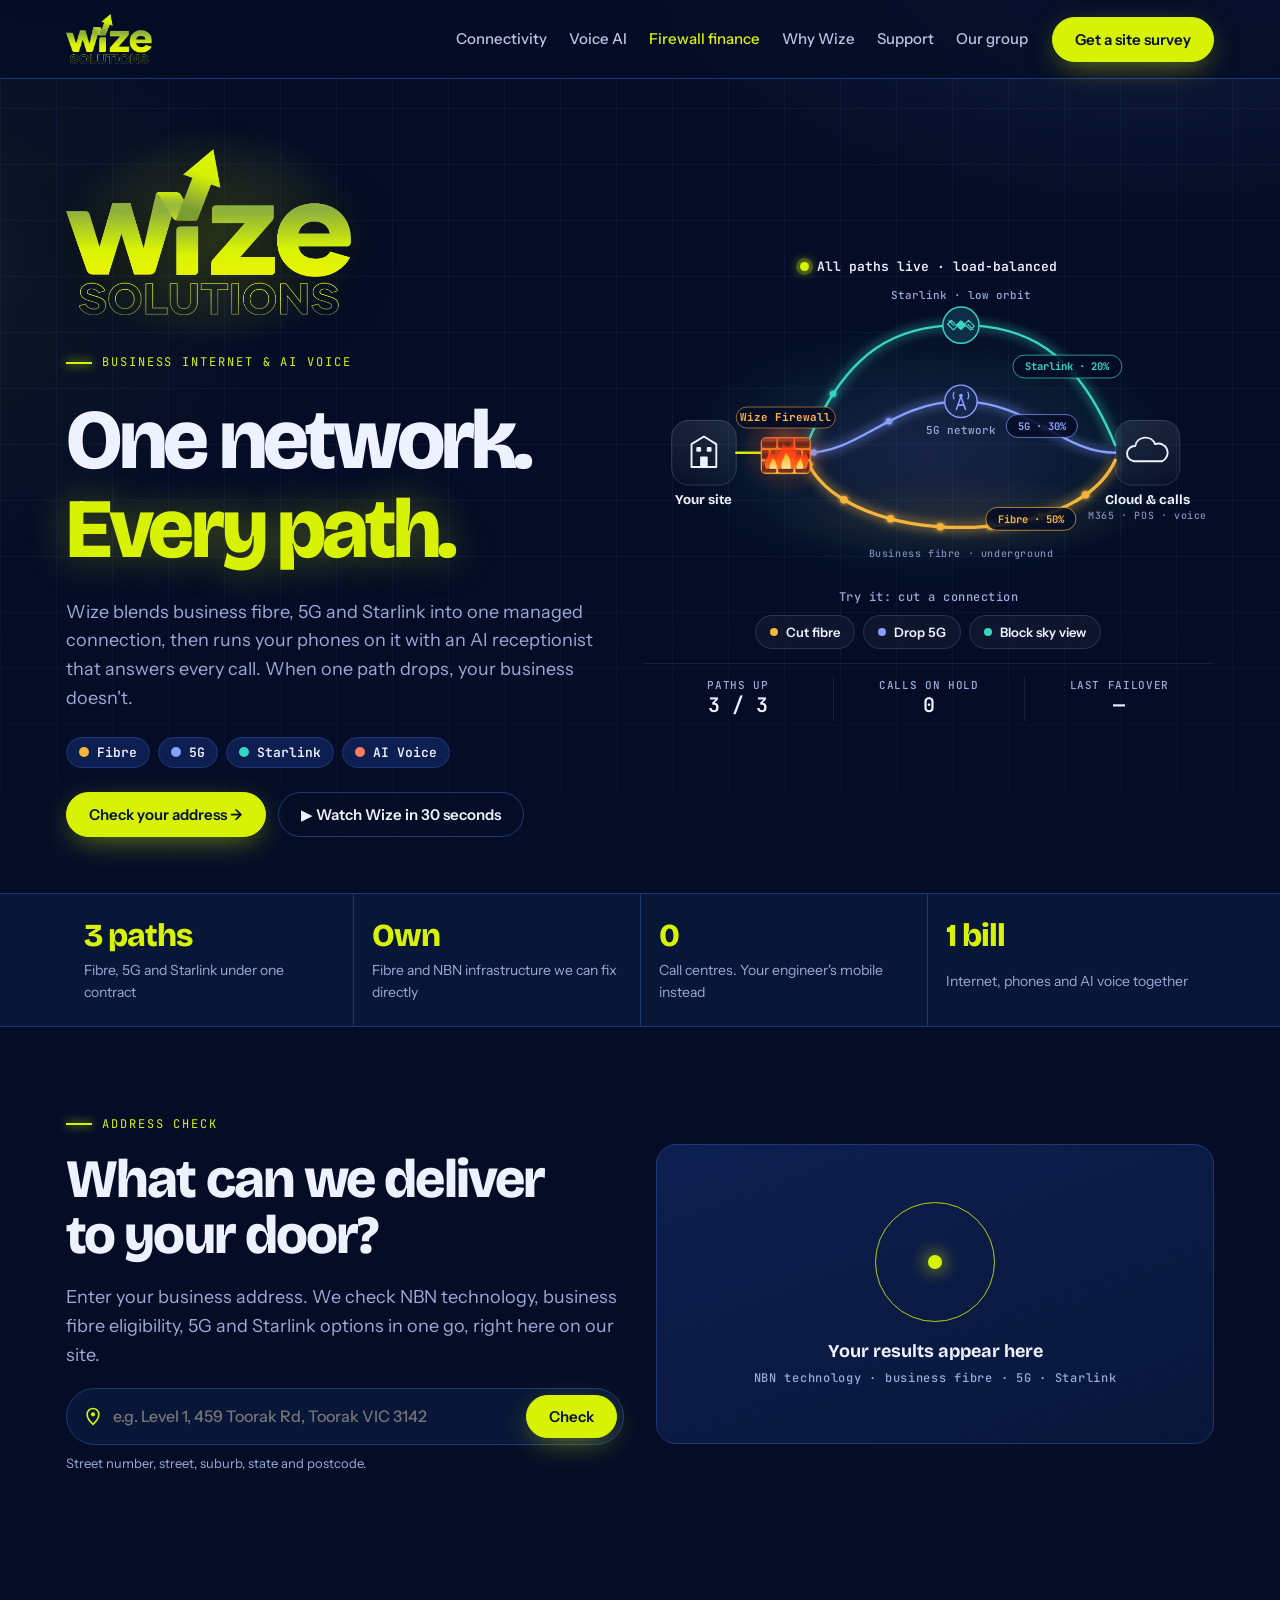
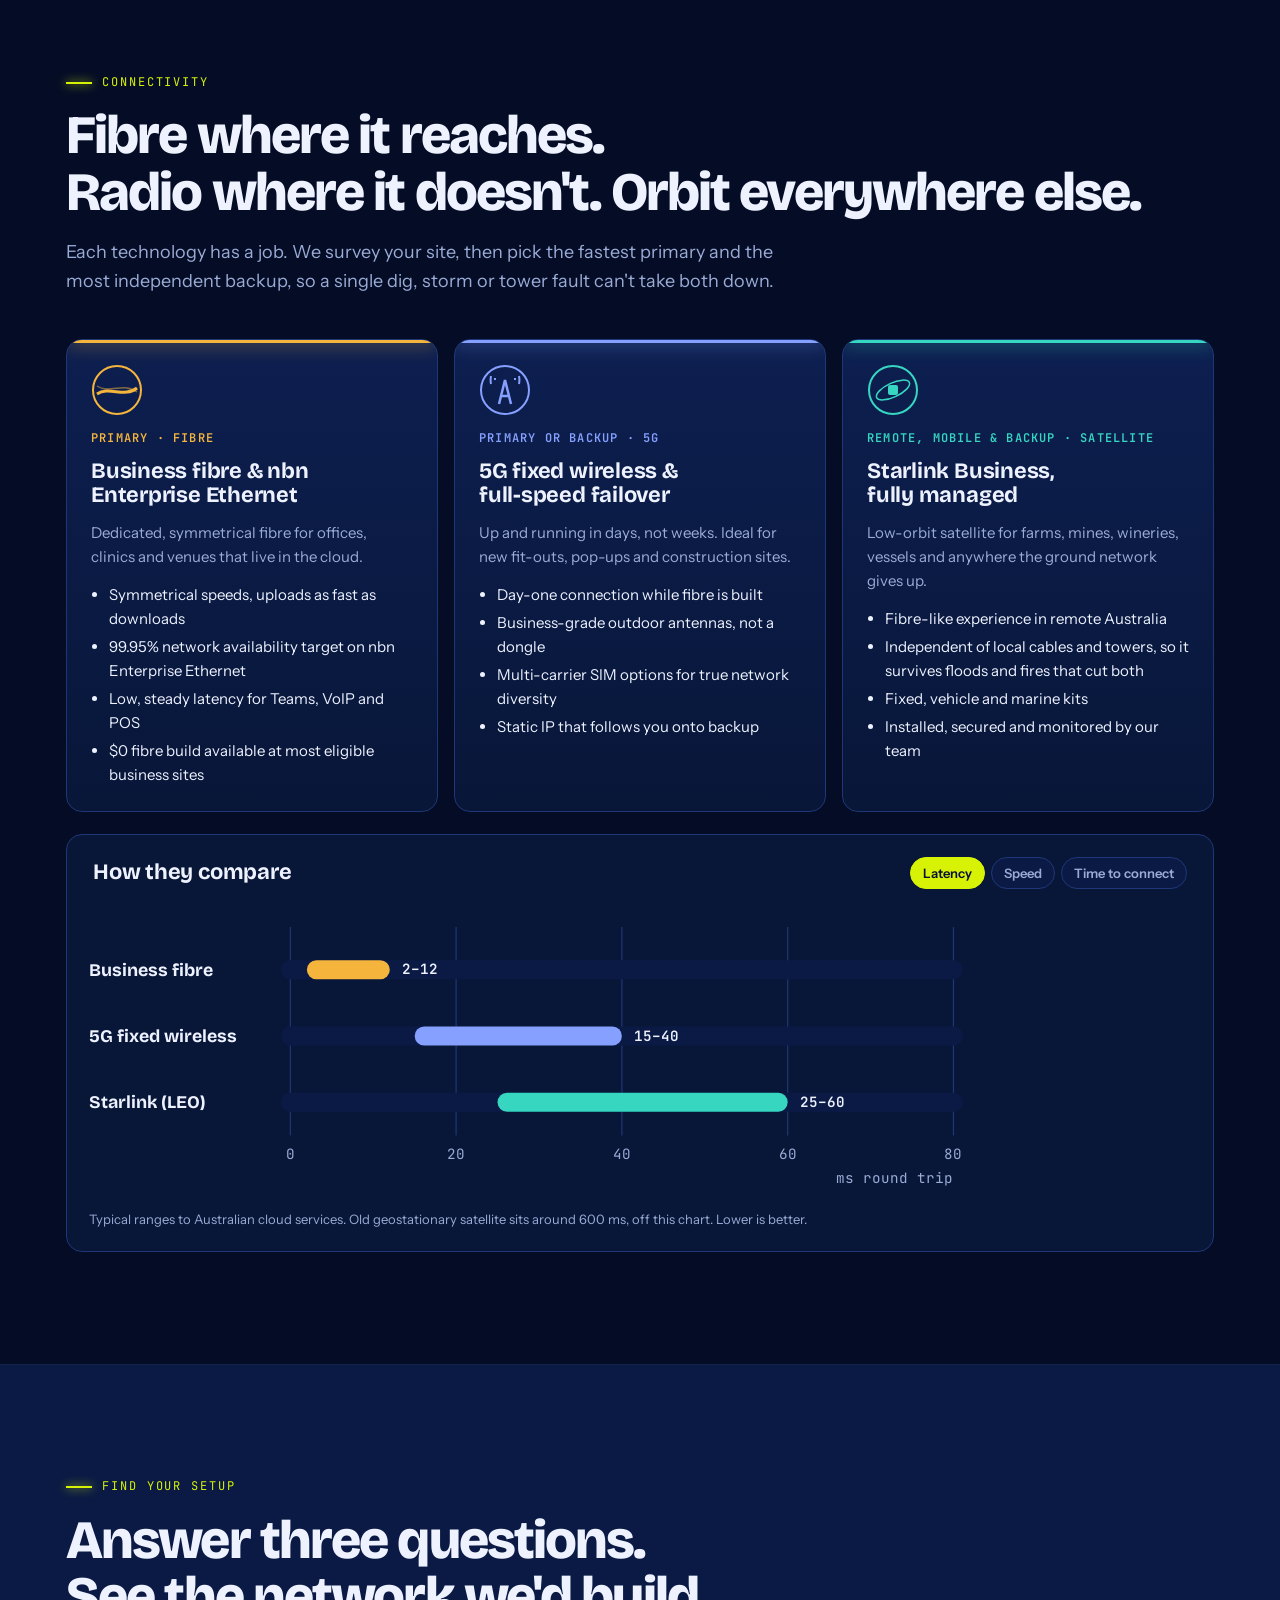
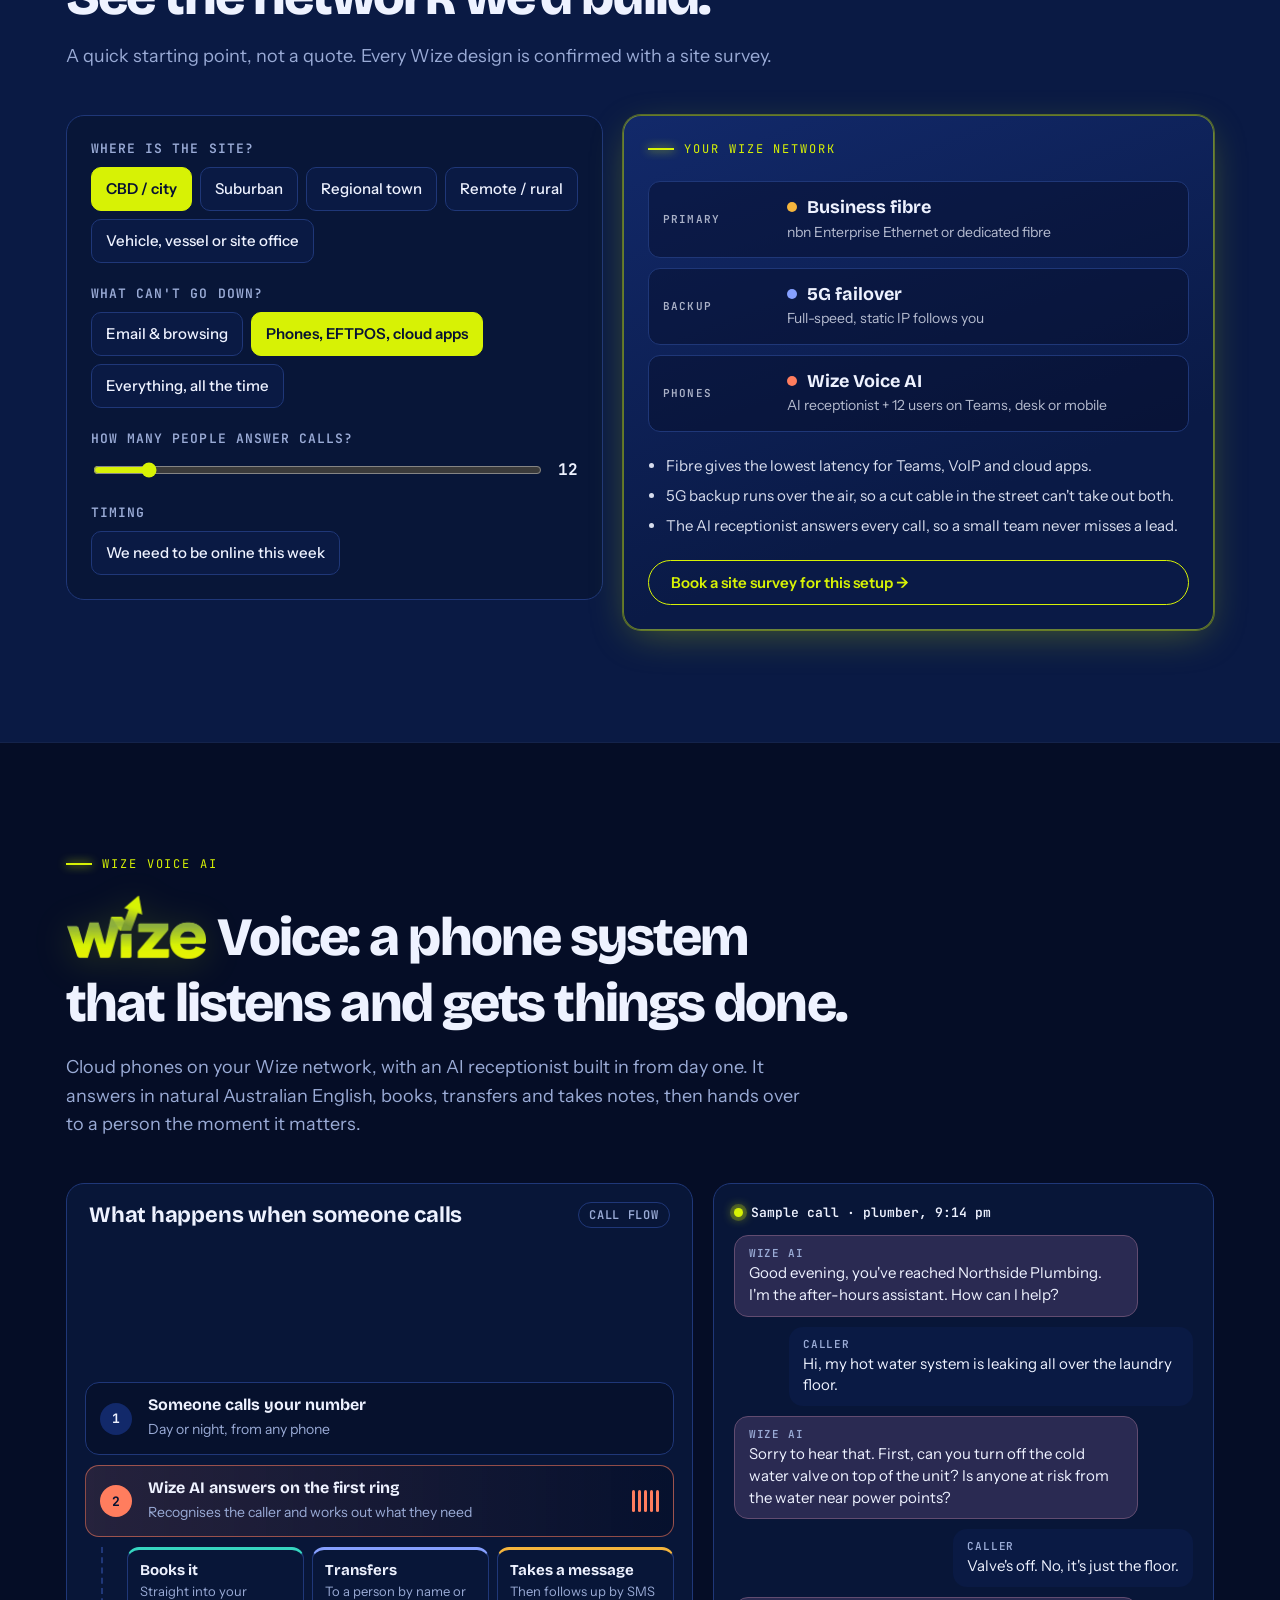
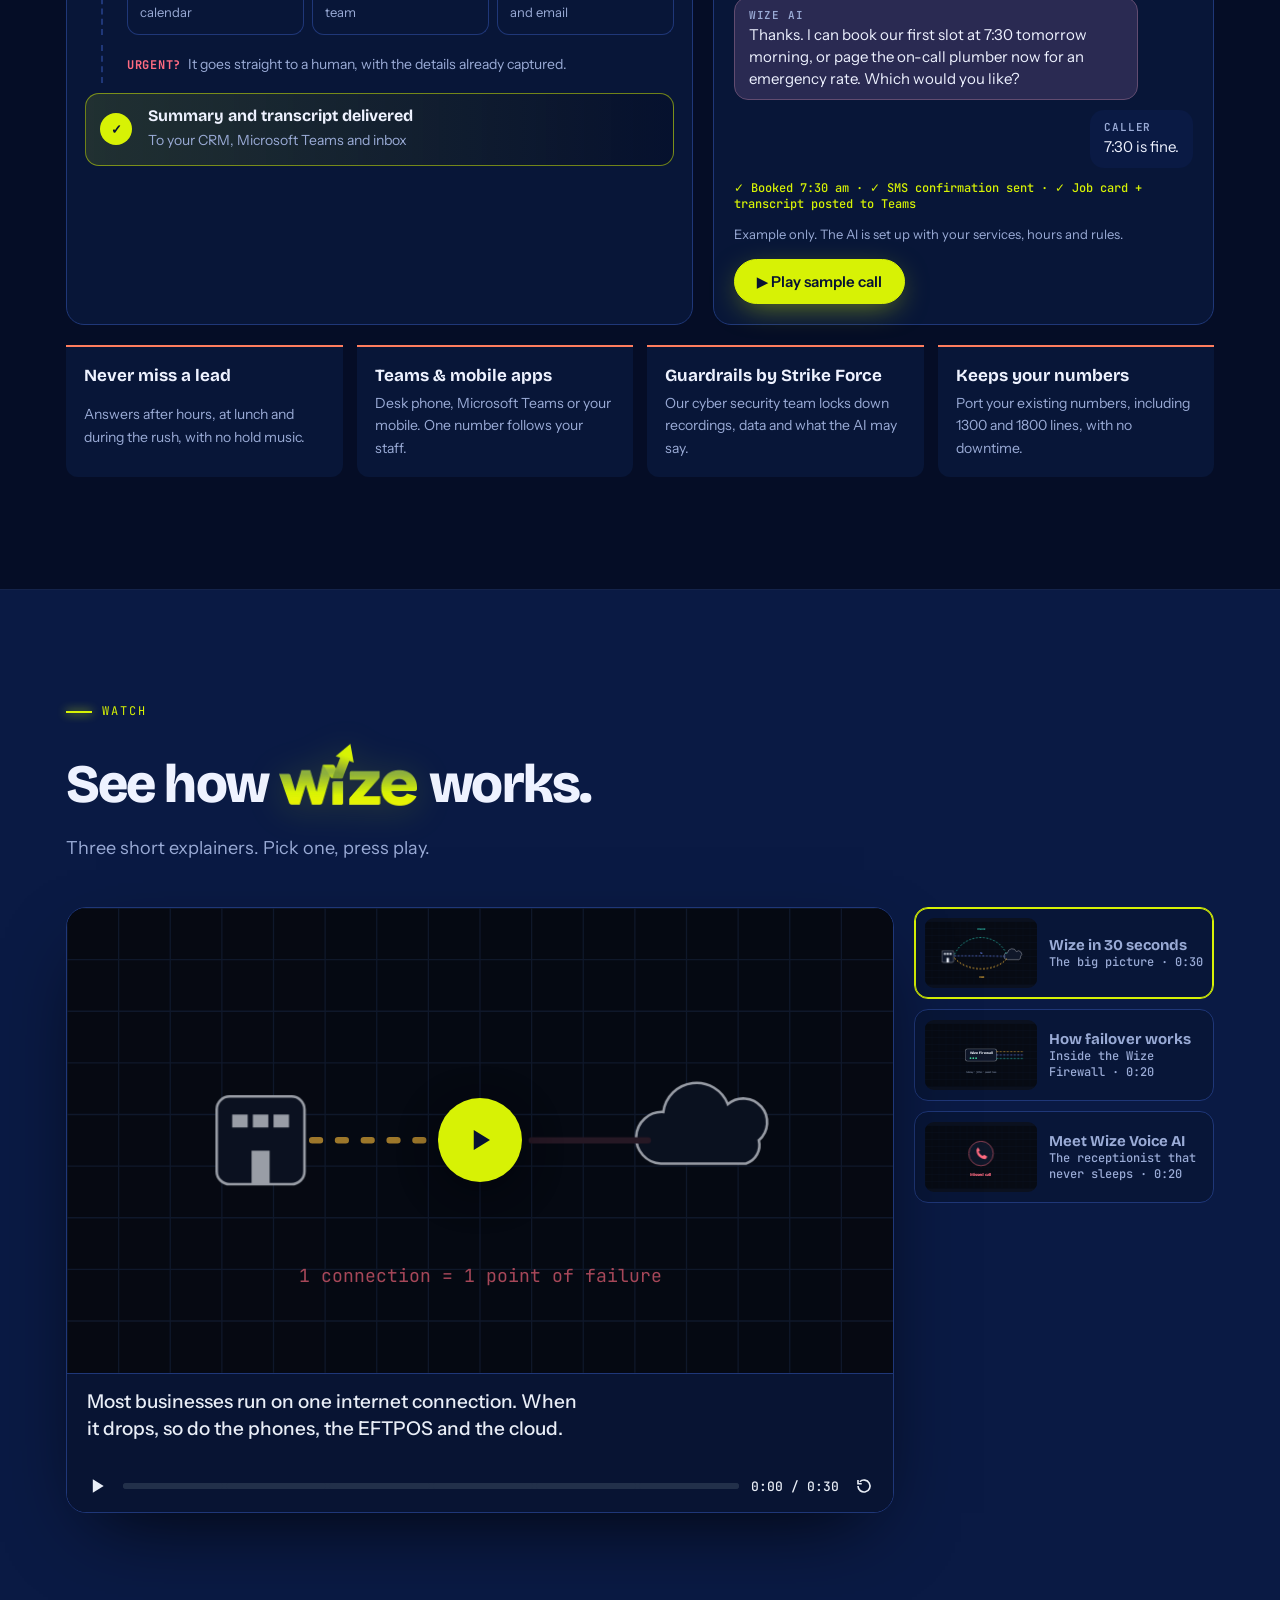
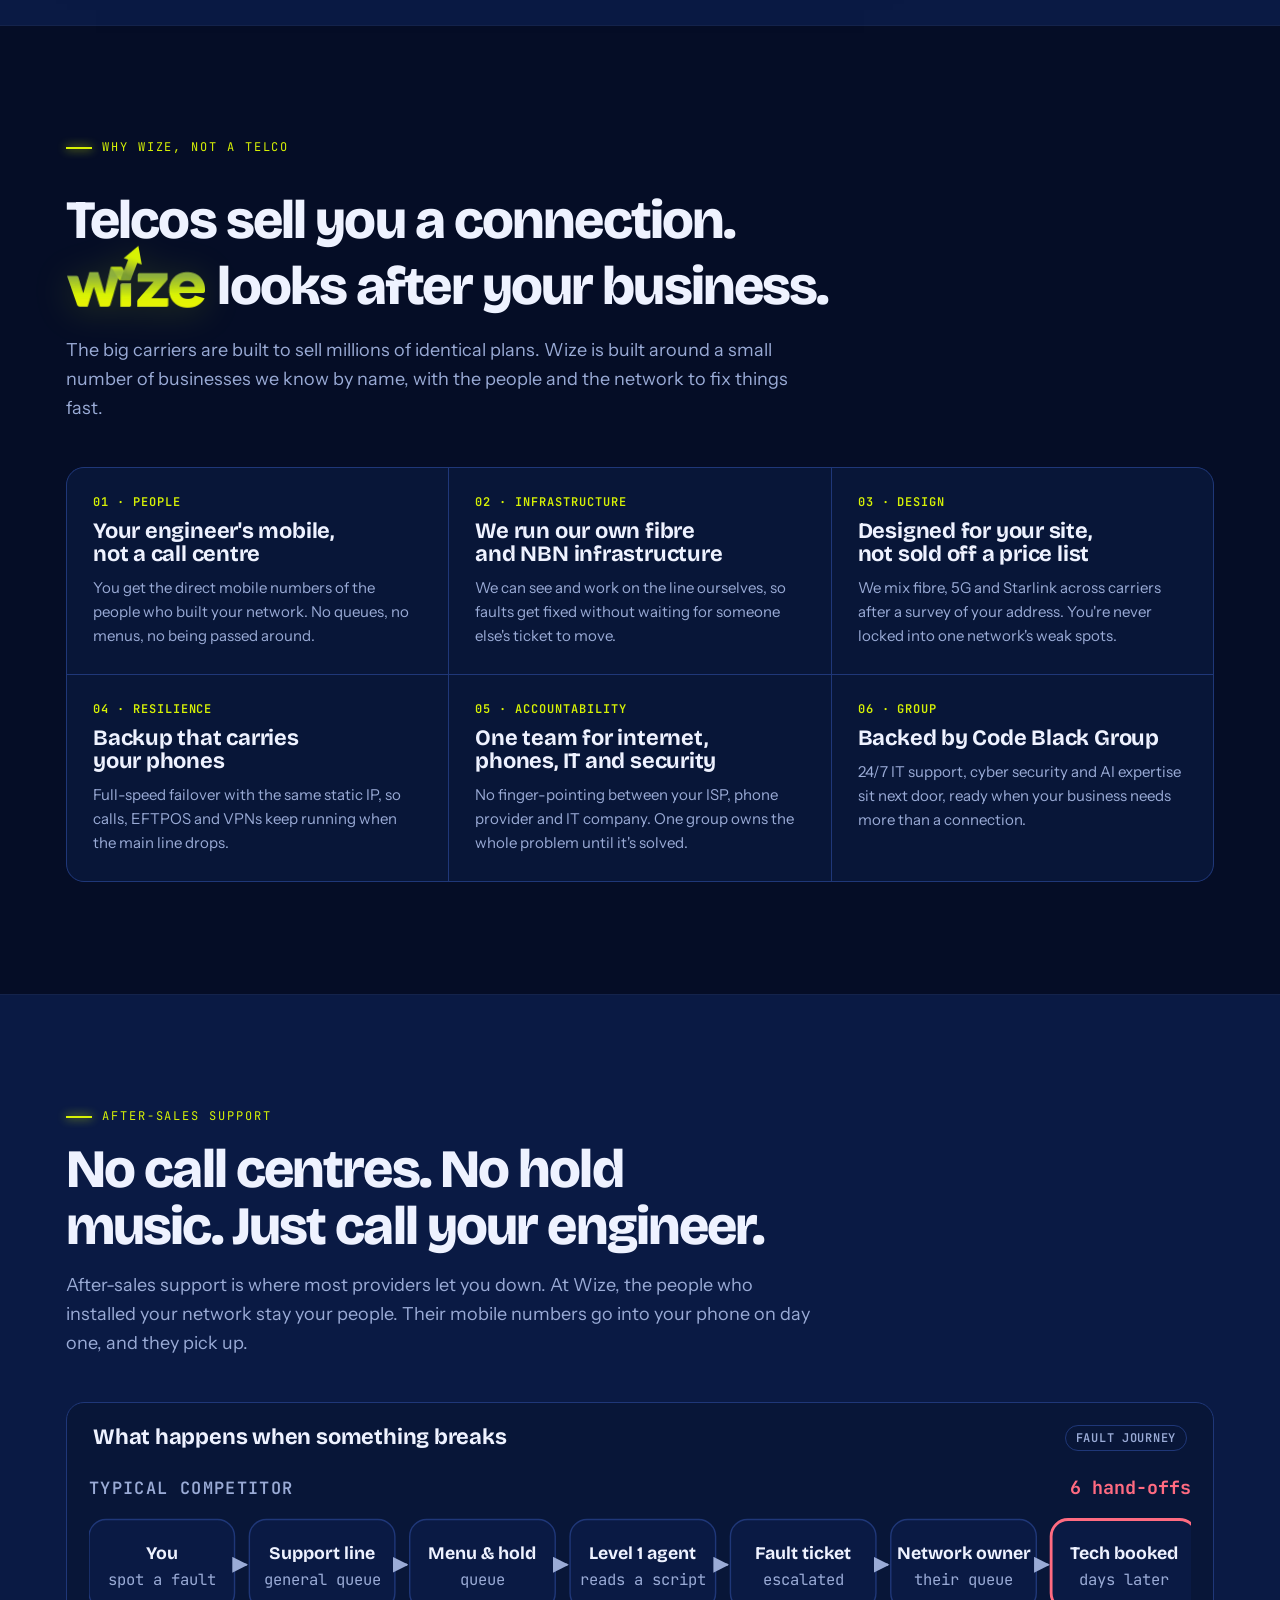
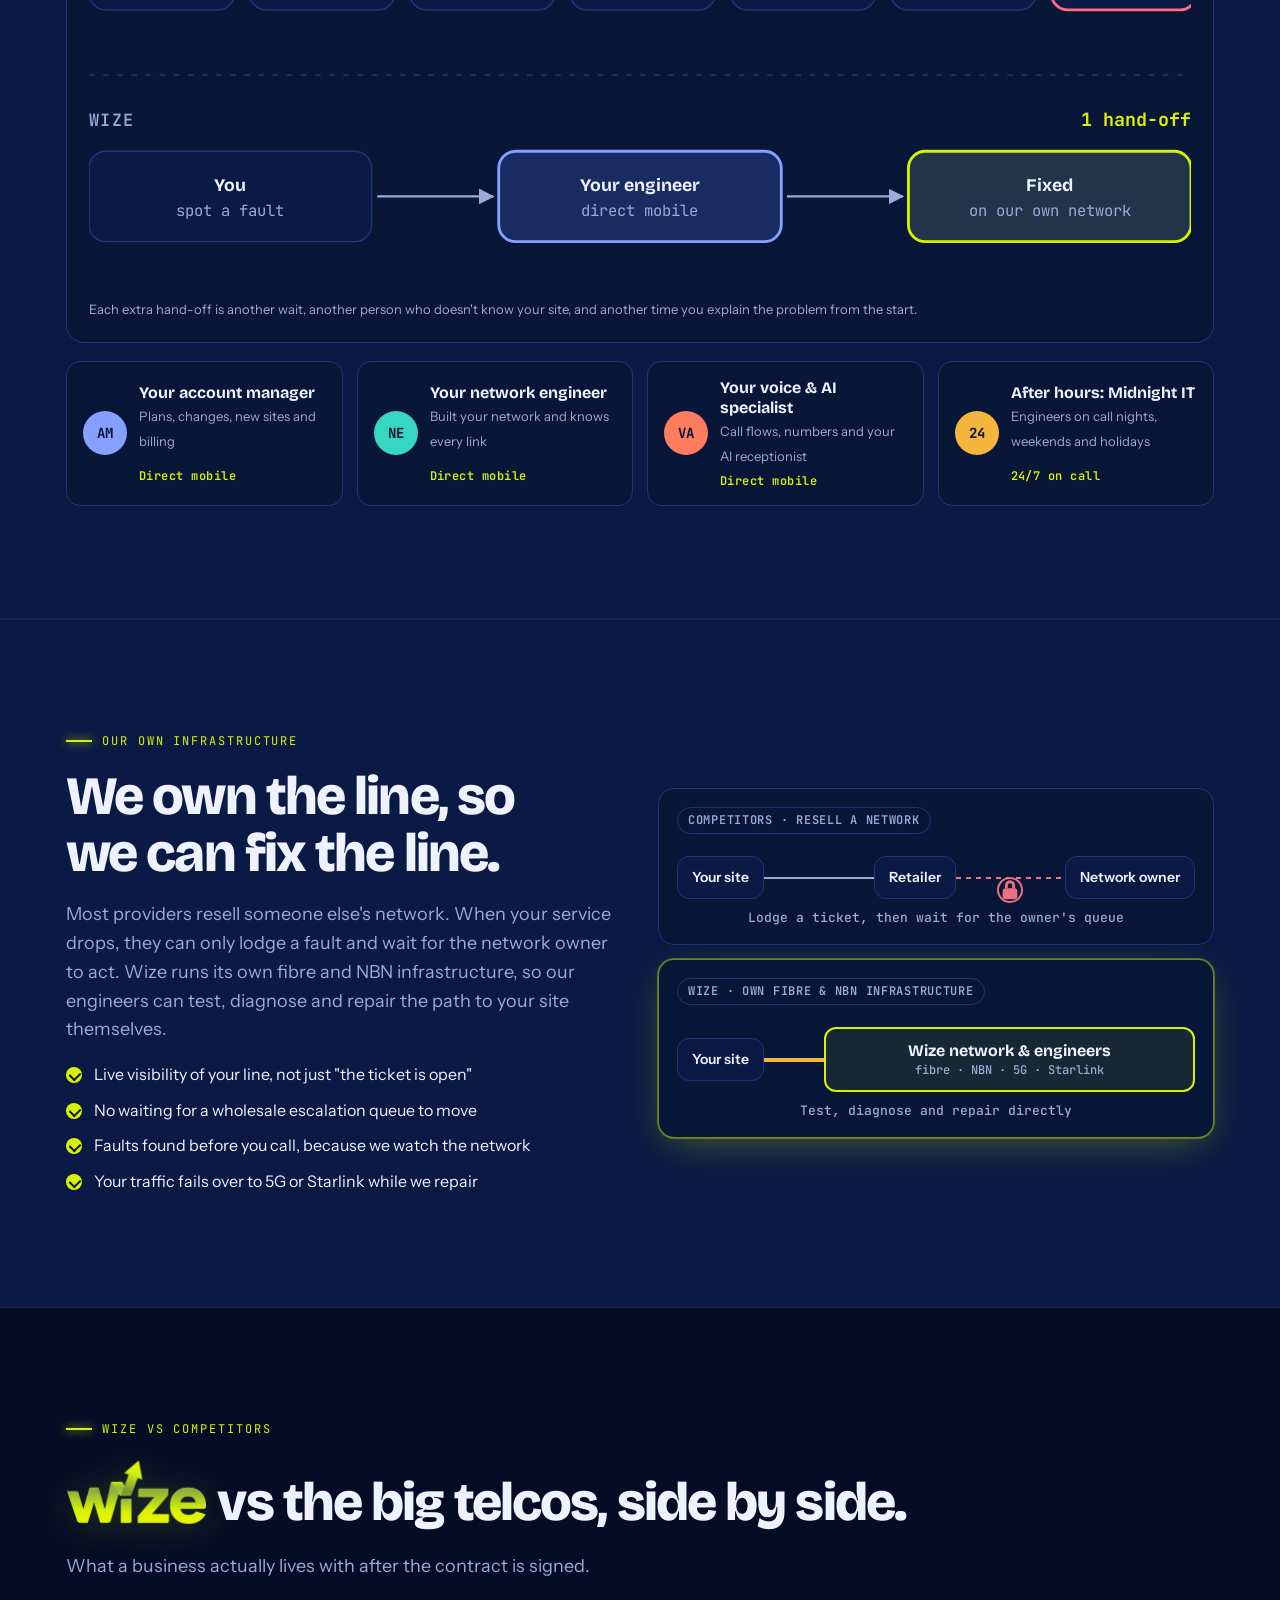
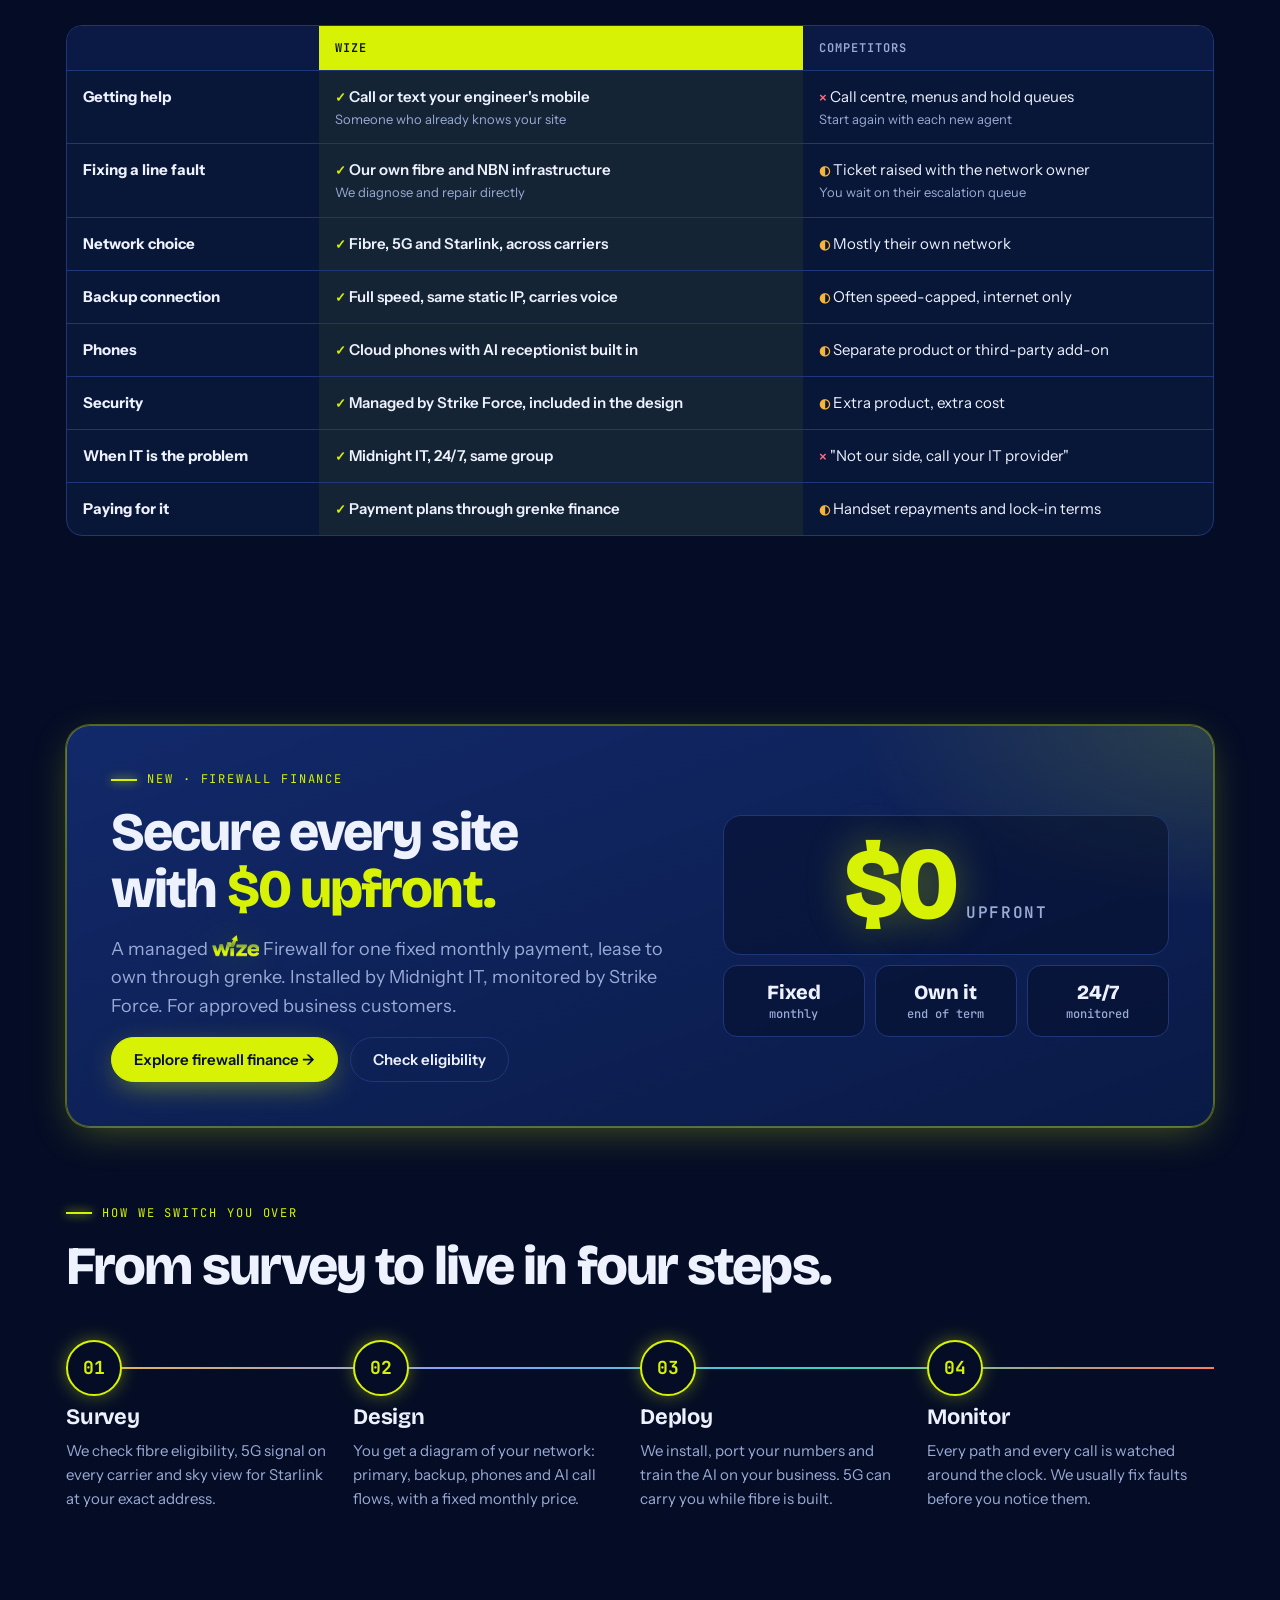
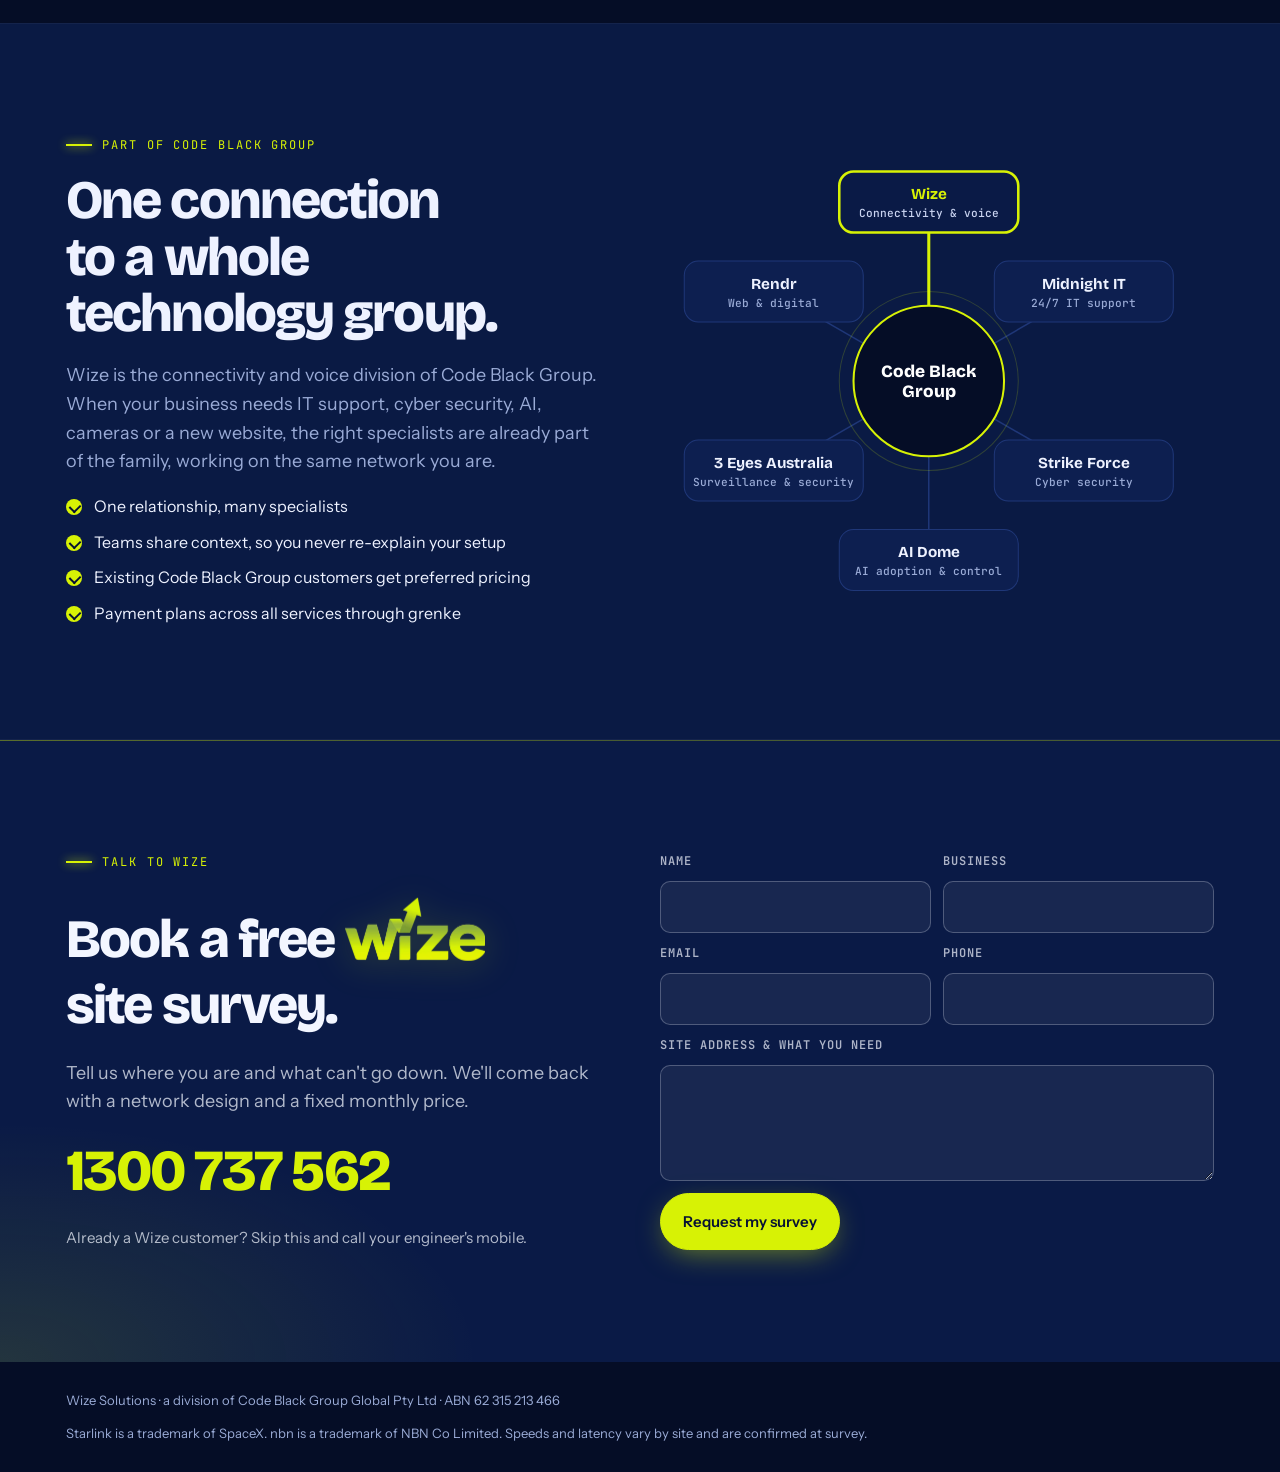
==== commit 5ef68987: "Firewall label above the wall; text and alignment pass - Wize Firewall label moved above the brick w" ====
--- a/index.html
+++ b/index.html
@@ -569,8 +569,13 @@
 @keyframes coreGlow{from{opacity:.85}to{opacity:1;filter:brightness(1.25)}}
 .fw-halo{transform-box:fill-box;transform-origin:center;animation:halo2 2.2s ease-in-out infinite alternate}
 @keyframes halo2{from{opacity:.75;transform:scale(.95)}to{opacity:1;transform:scale(1.06)}}
-@media (max-width:600px){.nlab.fire{font-size:14px;transform:translate(10px,20px)}}
+.fwlab{transform-box:fill-box;transform-origin:center}
+@media (max-width:600px){.fwlab{transform:scale(1.22)}}
 @media (prefers-reduced-motion:reduce){.fl,.fw-core,.fw-halo{animation:none}}
+/* alignment pass */
+.net .net-head{justify-content:center}
+.contact .eyebrow{color:var(--lime)!important}
+.hero-tags,.paths-key{align-items:center}
 /* contact */
 .contact{background:radial-gradient(800px 400px at 0% 100%,rgba(215,242,5,.12),transparent 60%),var(--navy);color:#f3f6ff;--bg:#f3f6ff;--ink:var(--navy);border-top:1px solid rgba(215,242,5,.3)}
 .contact .wrap{display:grid;grid-template-columns:1fr 1fr;gap:40px}
@@ -718,7 +723,10 @@
             <path class="fl f6" d="M11 -14 C10 -19 13 -21 15 -26 C16 -21 18 -19 17 -14 Z" fill="url(#flameInner)"/>
           </g>
         </g>
-        <text class="nlab fire" x="150" y="240" text-anchor="middle">Wize Firewall</text>
+        <g transform="translate(150 153)"><g class="fwlab">
+          <rect x="-52" y="-11" width="104" height="22" rx="11" fill="rgba(5,13,38,.92)" stroke="rgba(255,160,60,.6)"/>
+          <text class="nlab fire" y="4" text-anchor="middle">Wize Firewall</text>
+        </g></g>
         <!-- cloud tile -->
         <g transform="translate(530 190)">
           <rect x="-34" y="-34" width="68" height="68" rx="18" fill="url(#tile)" stroke="rgba(255,255,255,.16)"/>
@@ -1291,7 +1299,7 @@
   Object.keys(paths).forEach(k=>{
     const pt=paths[k].getPointAtLength(paths[k].getTotalLength()*at[k]);
     const label=up[k]?`${names[k]} · ${Math.round(100*weight[k]/tot)}%`:`${names[k]} · down`;
-    const sc=(document.getElementById('netSvg').clientWidth||600)<520?1.45:1;
+    const sc=matchMedia('(max-width:600px)').matches?1.45:1;
     const w=(label.length*6.6+22)*sc, c=up[k]?colors[k]:'var(--down)';
     pg.insertAdjacentHTML('beforeend',`<g transform="translate(${pt.x} ${pt.y})"><rect x="${-w/2}" y="${-12*sc}" width="${w}" height="${24*sc}" rx="${12*sc}" fill="rgba(5,13,38,.88)" stroke="${c}" stroke-opacity=".7" stroke-width="1"/><text y="${4*sc}" text-anchor="middle" style="font:700 ${11*sc}px var(--f-mono);fill:${c}">${label}</text></g>`);
   });
@@ -1487,10 +1495,10 @@
 
 /* ---------- SUPPORT LANES ---------- */
 (function(){
-  const box=(x,y,w,t1,t2,stroke,fill)=>`<g><rect x="${x}" y="${y}" width="${w}" height="64" rx="12" fill="${fill||'var(--sunk)'}" stroke="${stroke||'var(--line)'}" stroke-width="${stroke?2:1}"/><text x="${x+w/2}" y="${y+28}" text-anchor="middle" style="font:700 13px var(--f-display);fill:var(--ink)">${t1}</text><text x="${x+w/2}" y="${y+46}" text-anchor="middle" class="svg-t" style="font-size:11px">${t2}</text></g>`;
+  const box=(x,y,w,t1,t2,stroke,fill)=>`<g><rect x="${x}" y="${y}" width="${w}" height="64" rx="12" fill="${fill||'var(--sunk)'}" stroke="${stroke||'var(--line)'}" stroke-width="${stroke?2:1}"/><text x="${x+w/2}" y="${y+28}" text-anchor="middle" style="font:700 12.5px var(--f-display);fill:var(--ink)">${t1}</text><text x="${x+w/2}" y="${y+46}" text-anchor="middle" class="svg-t" style="font-size:11px">${t2}</text></g>`;
   const arr=(x1,x2,y)=>`<path d="M${x1} ${y} H${x2}" stroke="var(--muted)" stroke-width="1.6" marker-end="url(#ar2)"/>`;
-  const comp=[['You','spot a fault'],['Support hotline','general queue'],['Menu & hold','queue'],['Level 1 agent','reads a script'],['Fault ticket','escalated'],['Network owner','their queue'],['Tech booked','days later']];
-  let h='',w=96,g=18,y=40;
+  const comp=[['You','spot a fault'],['Support line','general queue'],['Menu & hold','queue'],['Level 1 agent','reads a script'],['Fault ticket','escalated'],['Network owner','their queue'],['Tech booked','days later']];
+  let h='',w=103,g=10.5,y=40;
   comp.forEach((c,i)=>{const x=i*(w+g);h+=box(x,y,w,c[0],c[1],i===comp.length-1?'var(--down)':null);if(i<comp.length-1)h+=arr(x+w+2,x+w+g-2,y+32);});
   document.getElementById('laneComp').innerHTML=h;
   const wz=[['You','spot a fault',null],['Your engineer','direct mobile','var(--radio)'],['Fixed','on our own network','var(--ok)']];
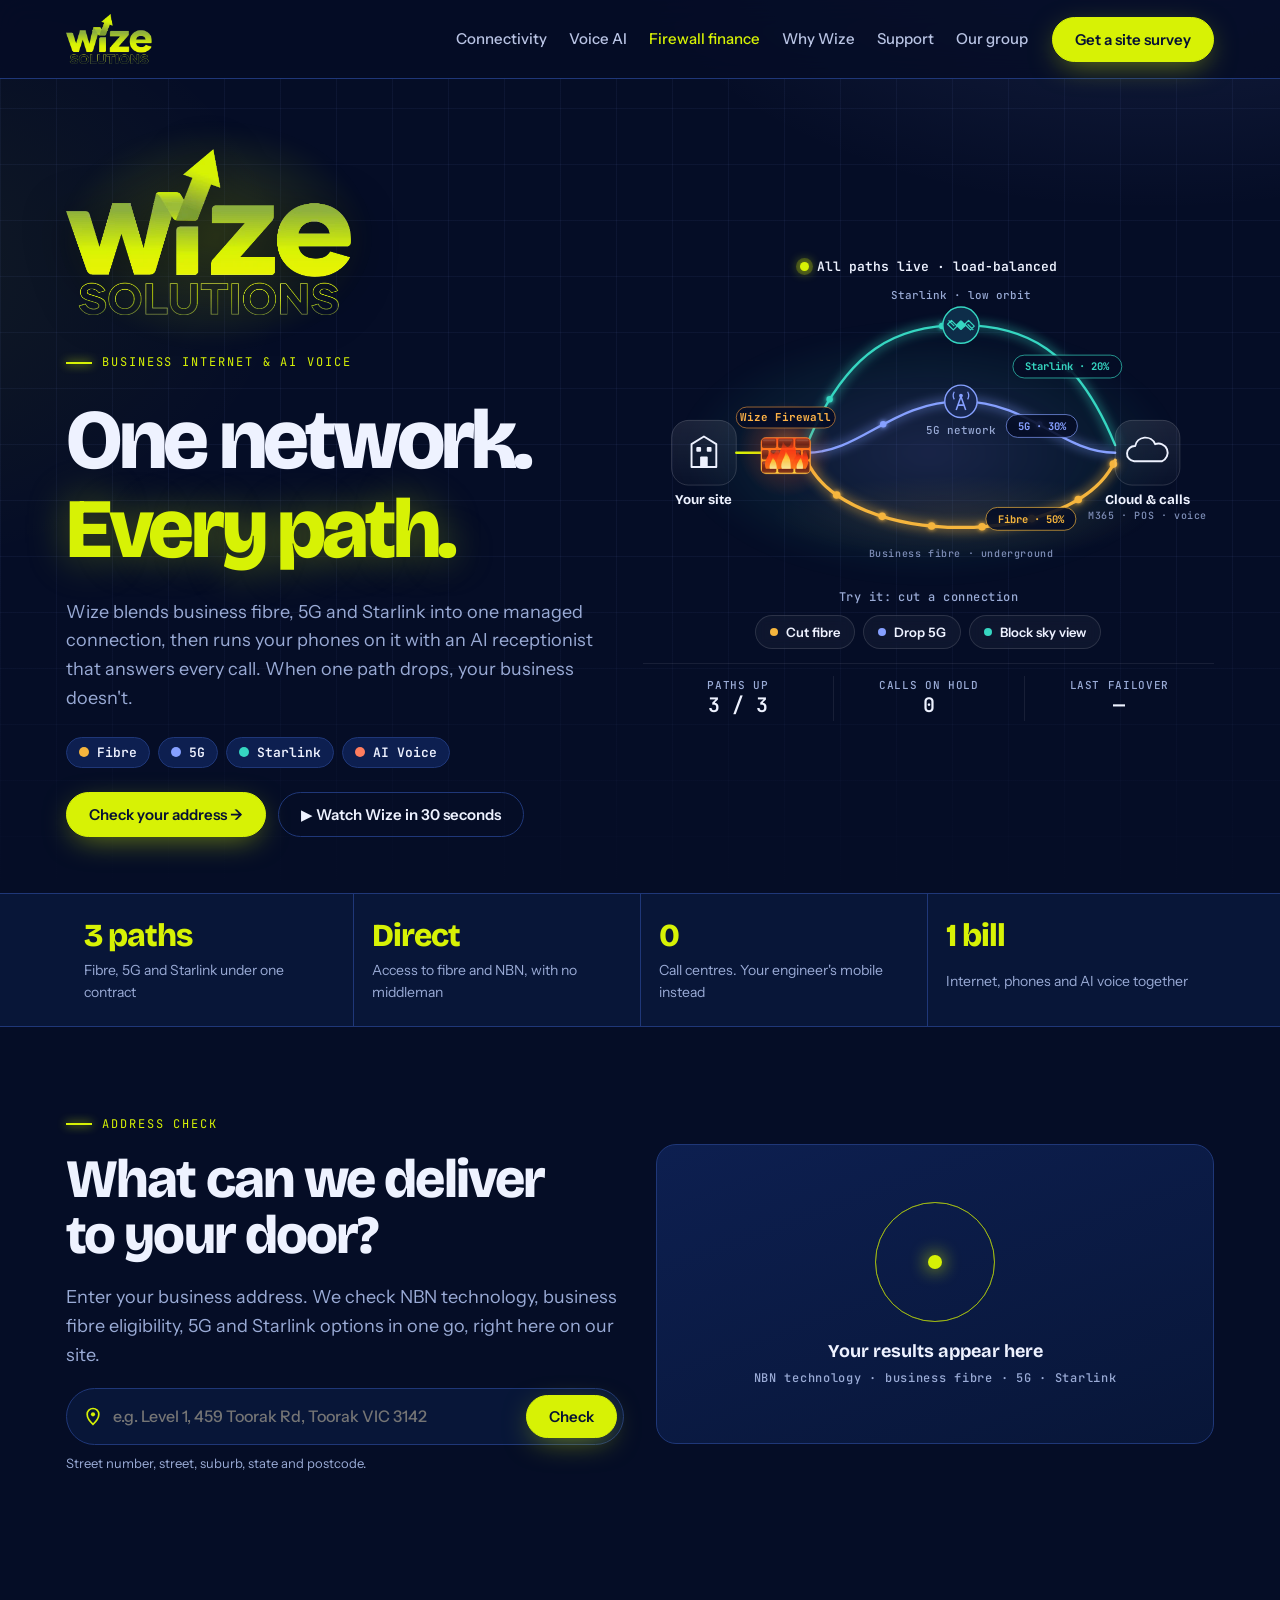
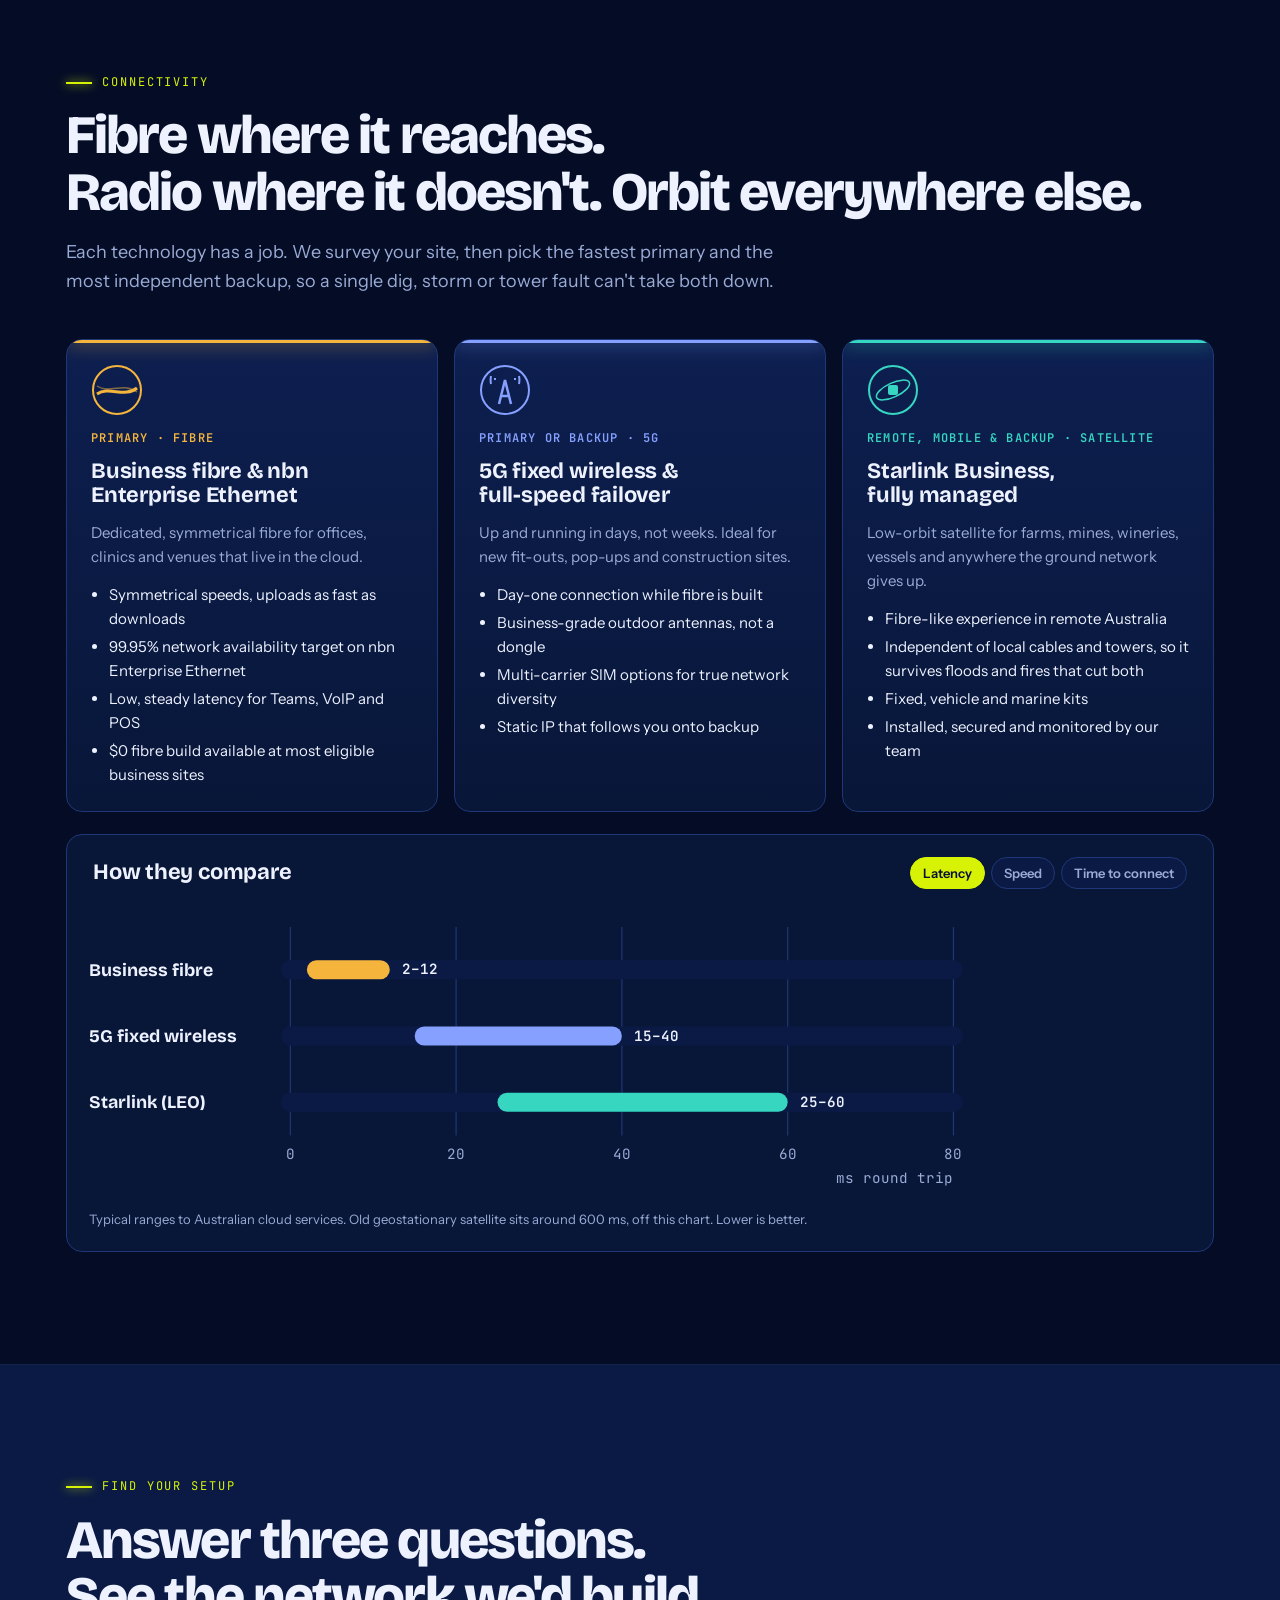
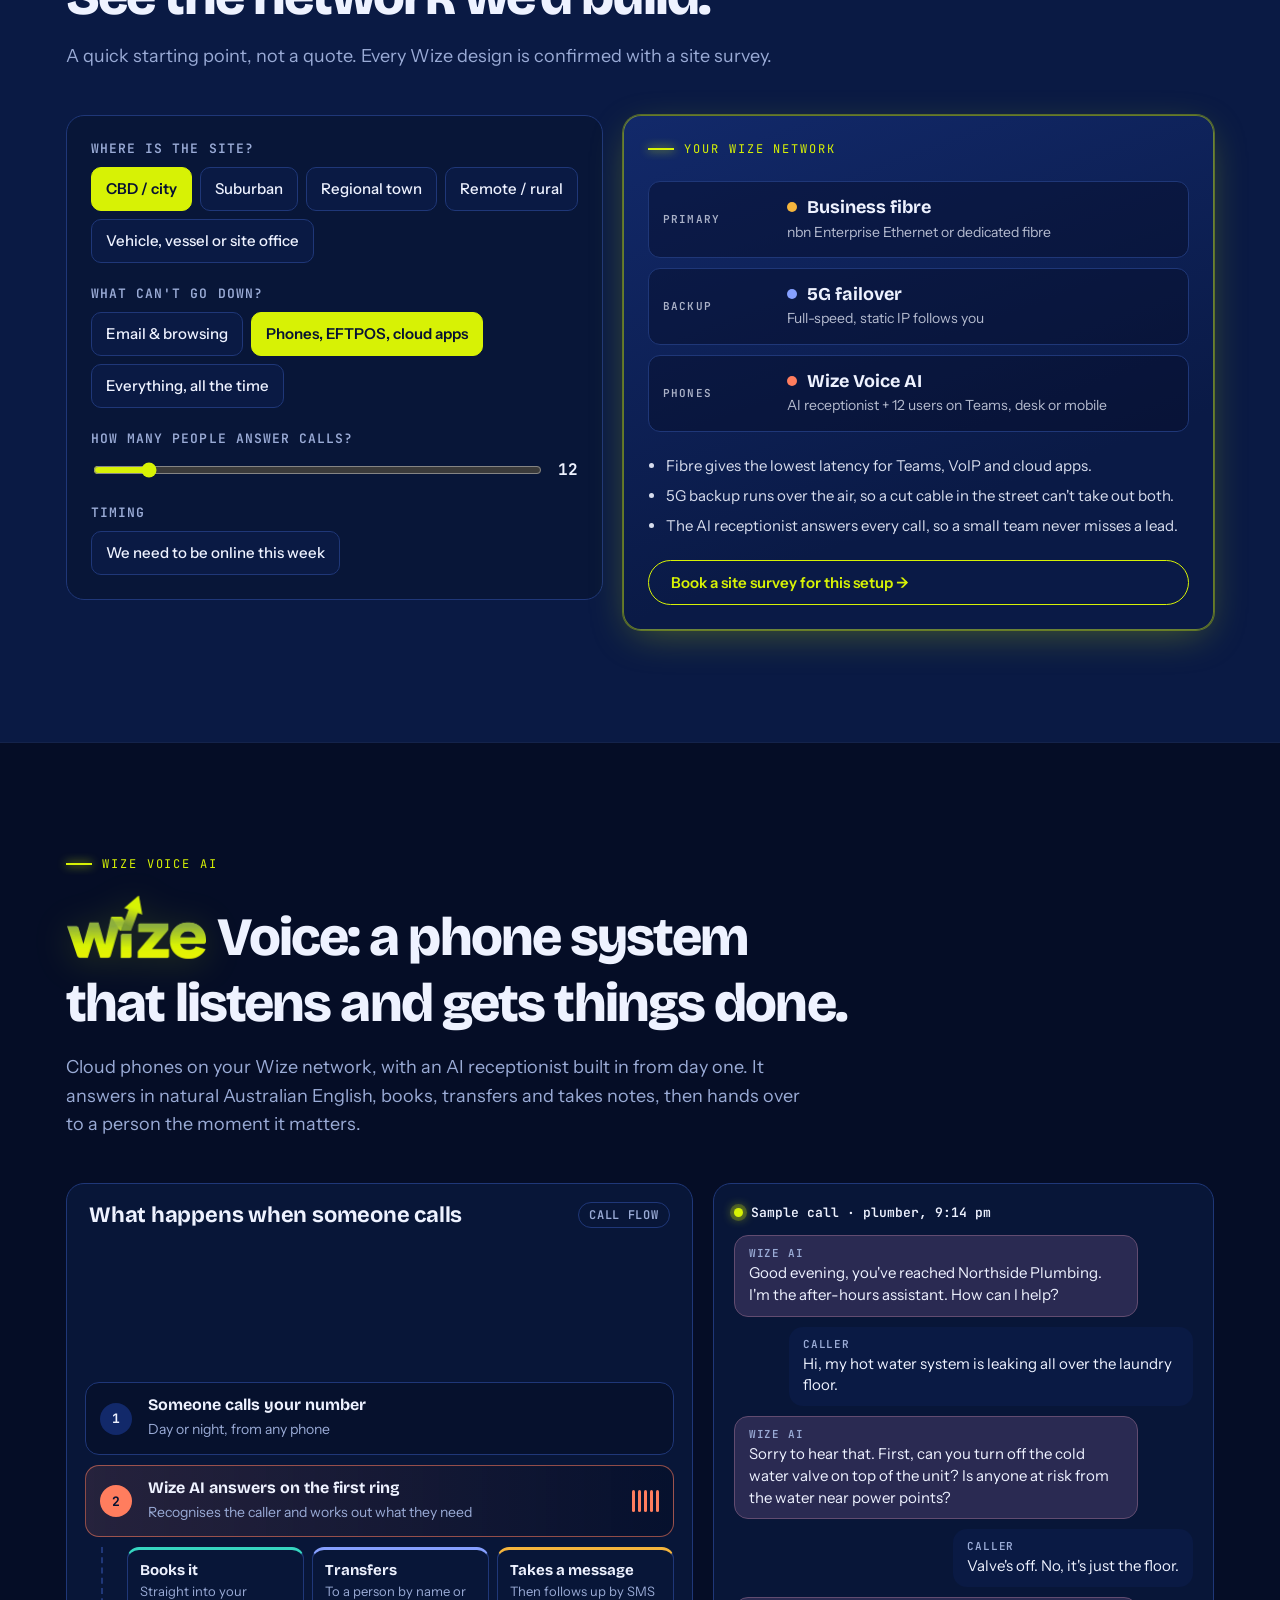
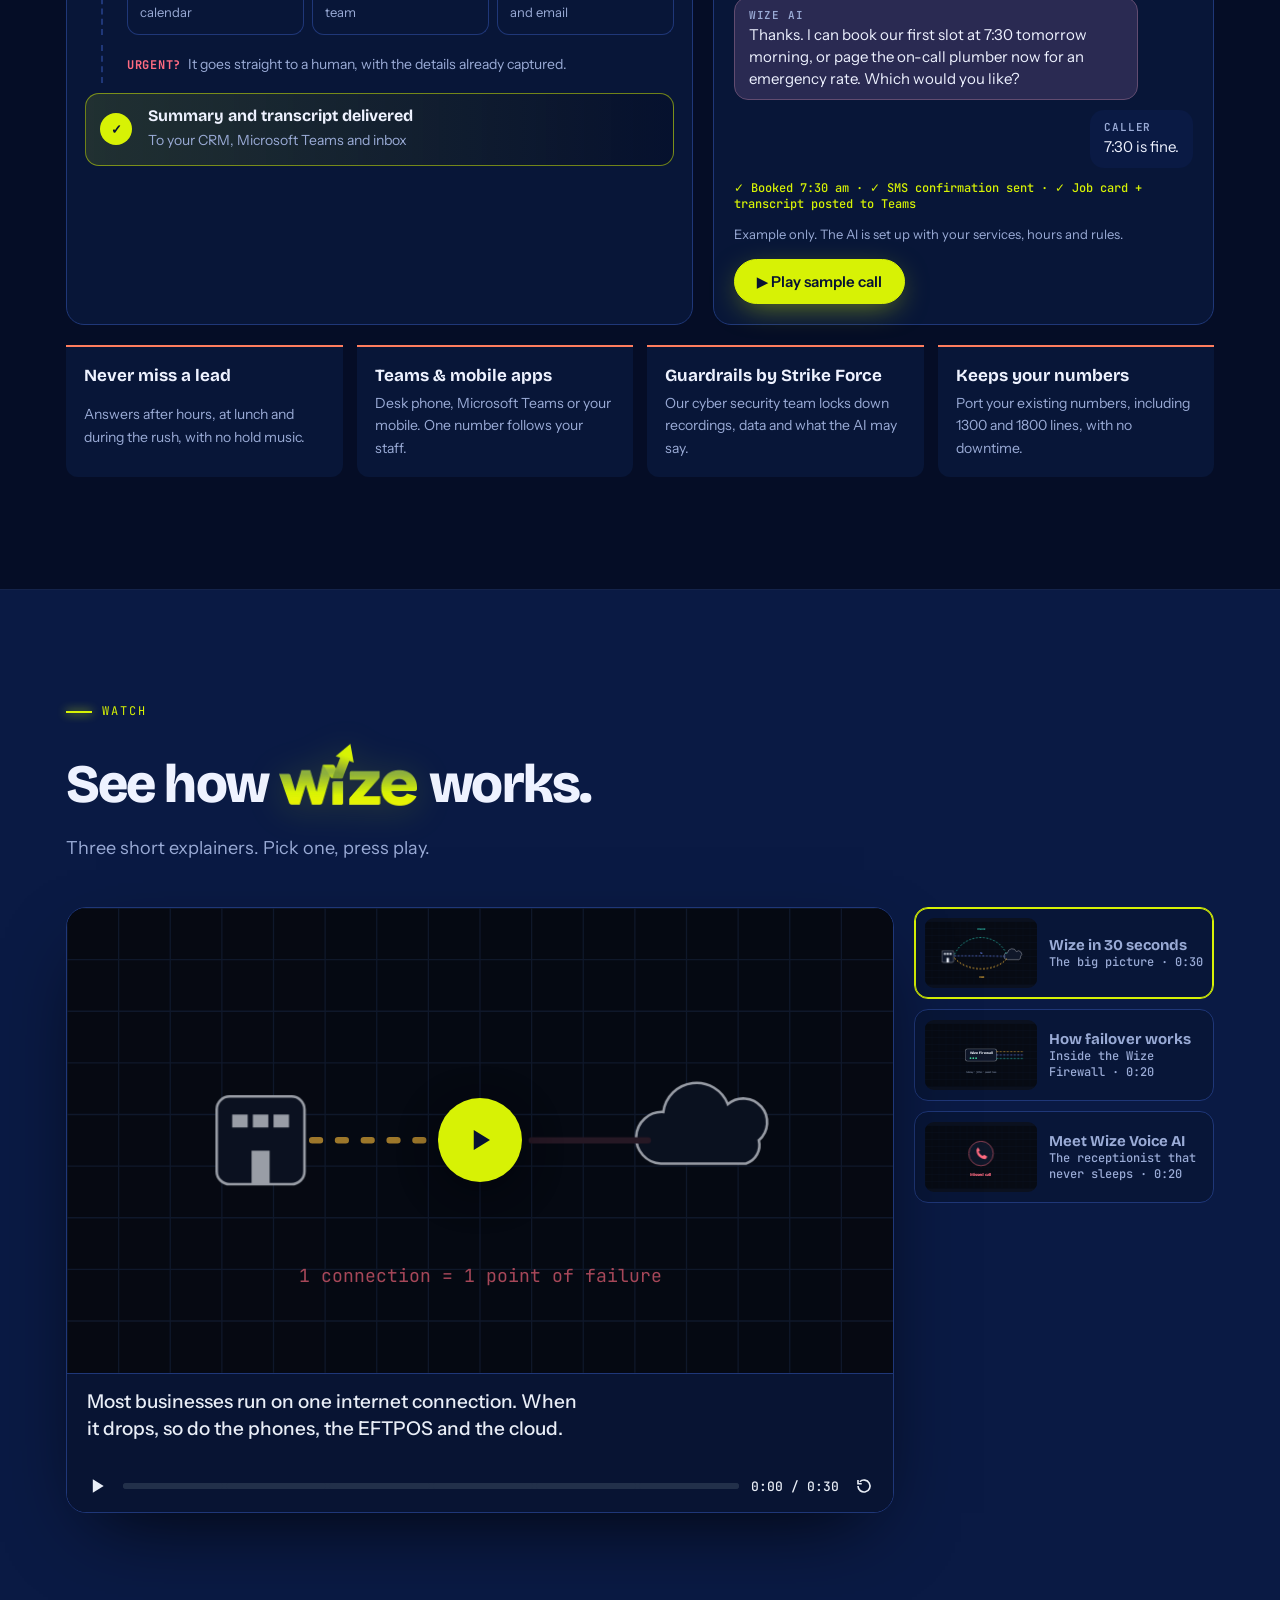
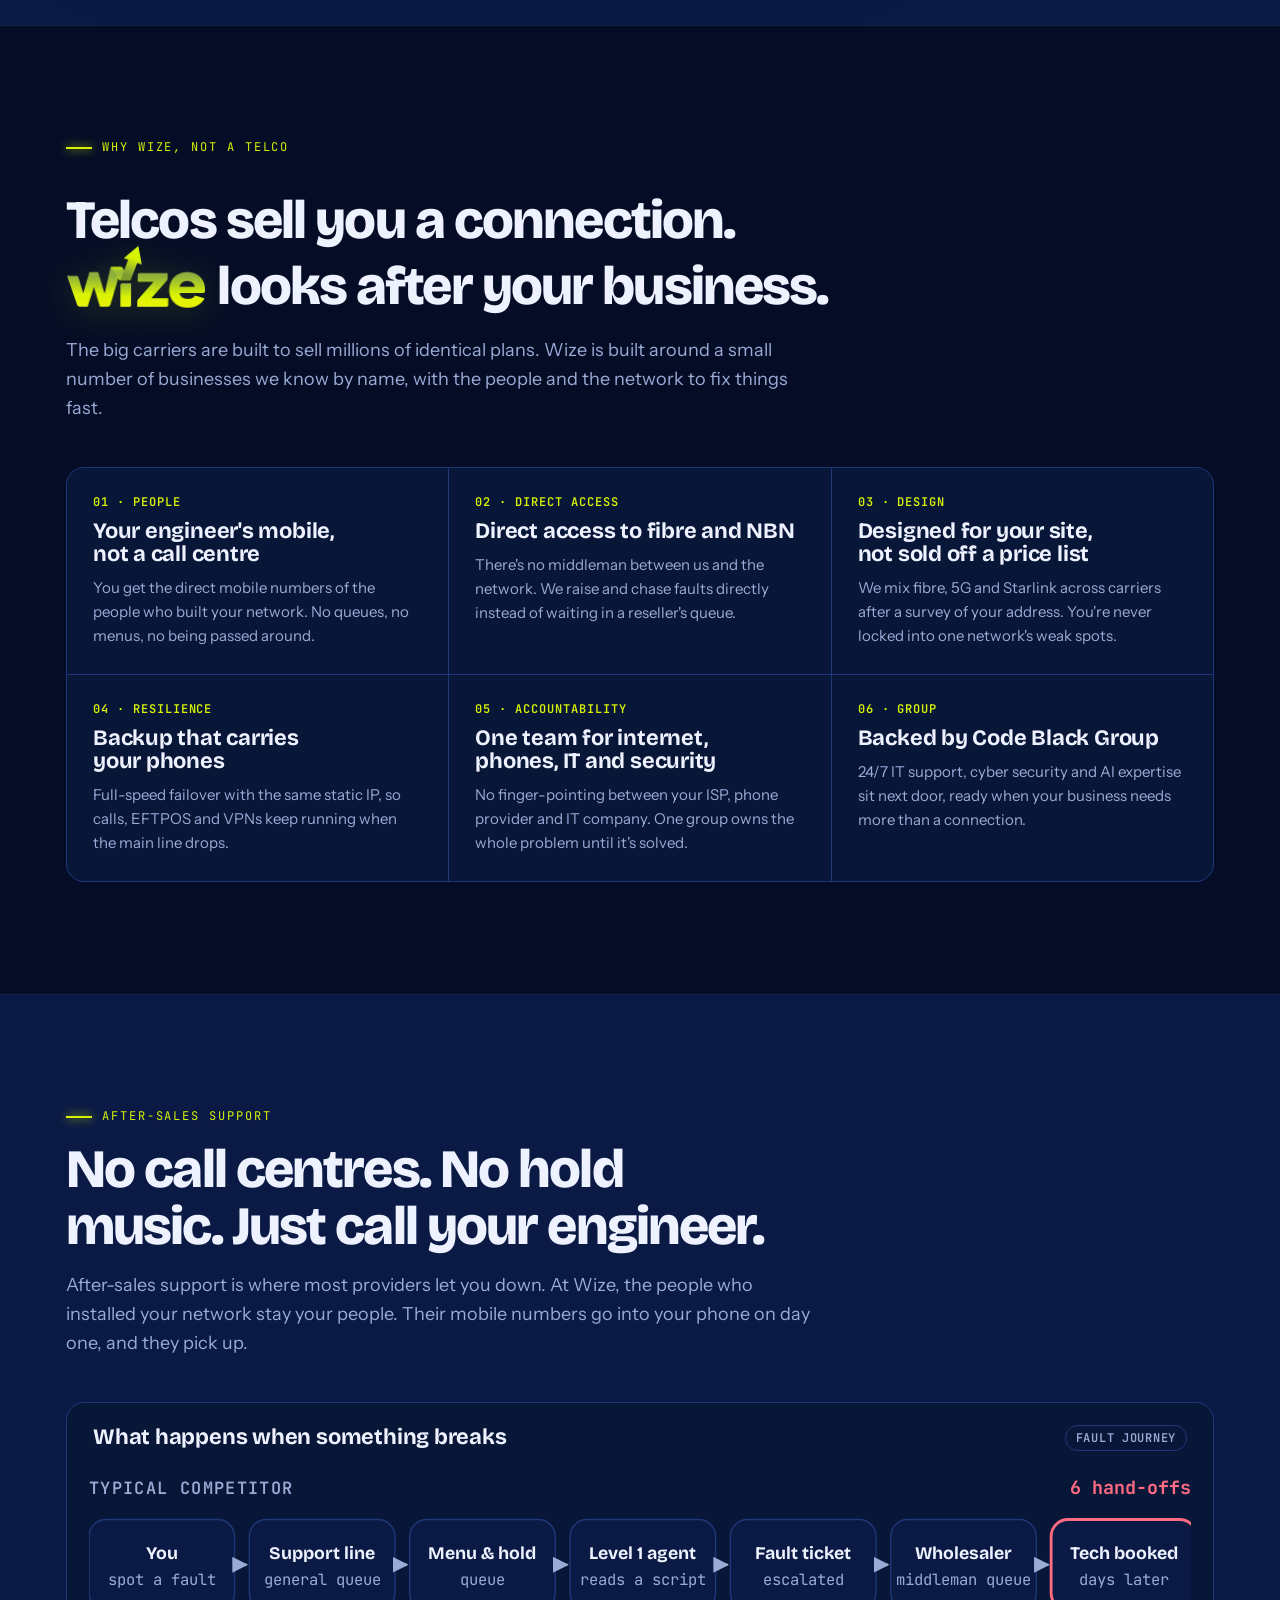
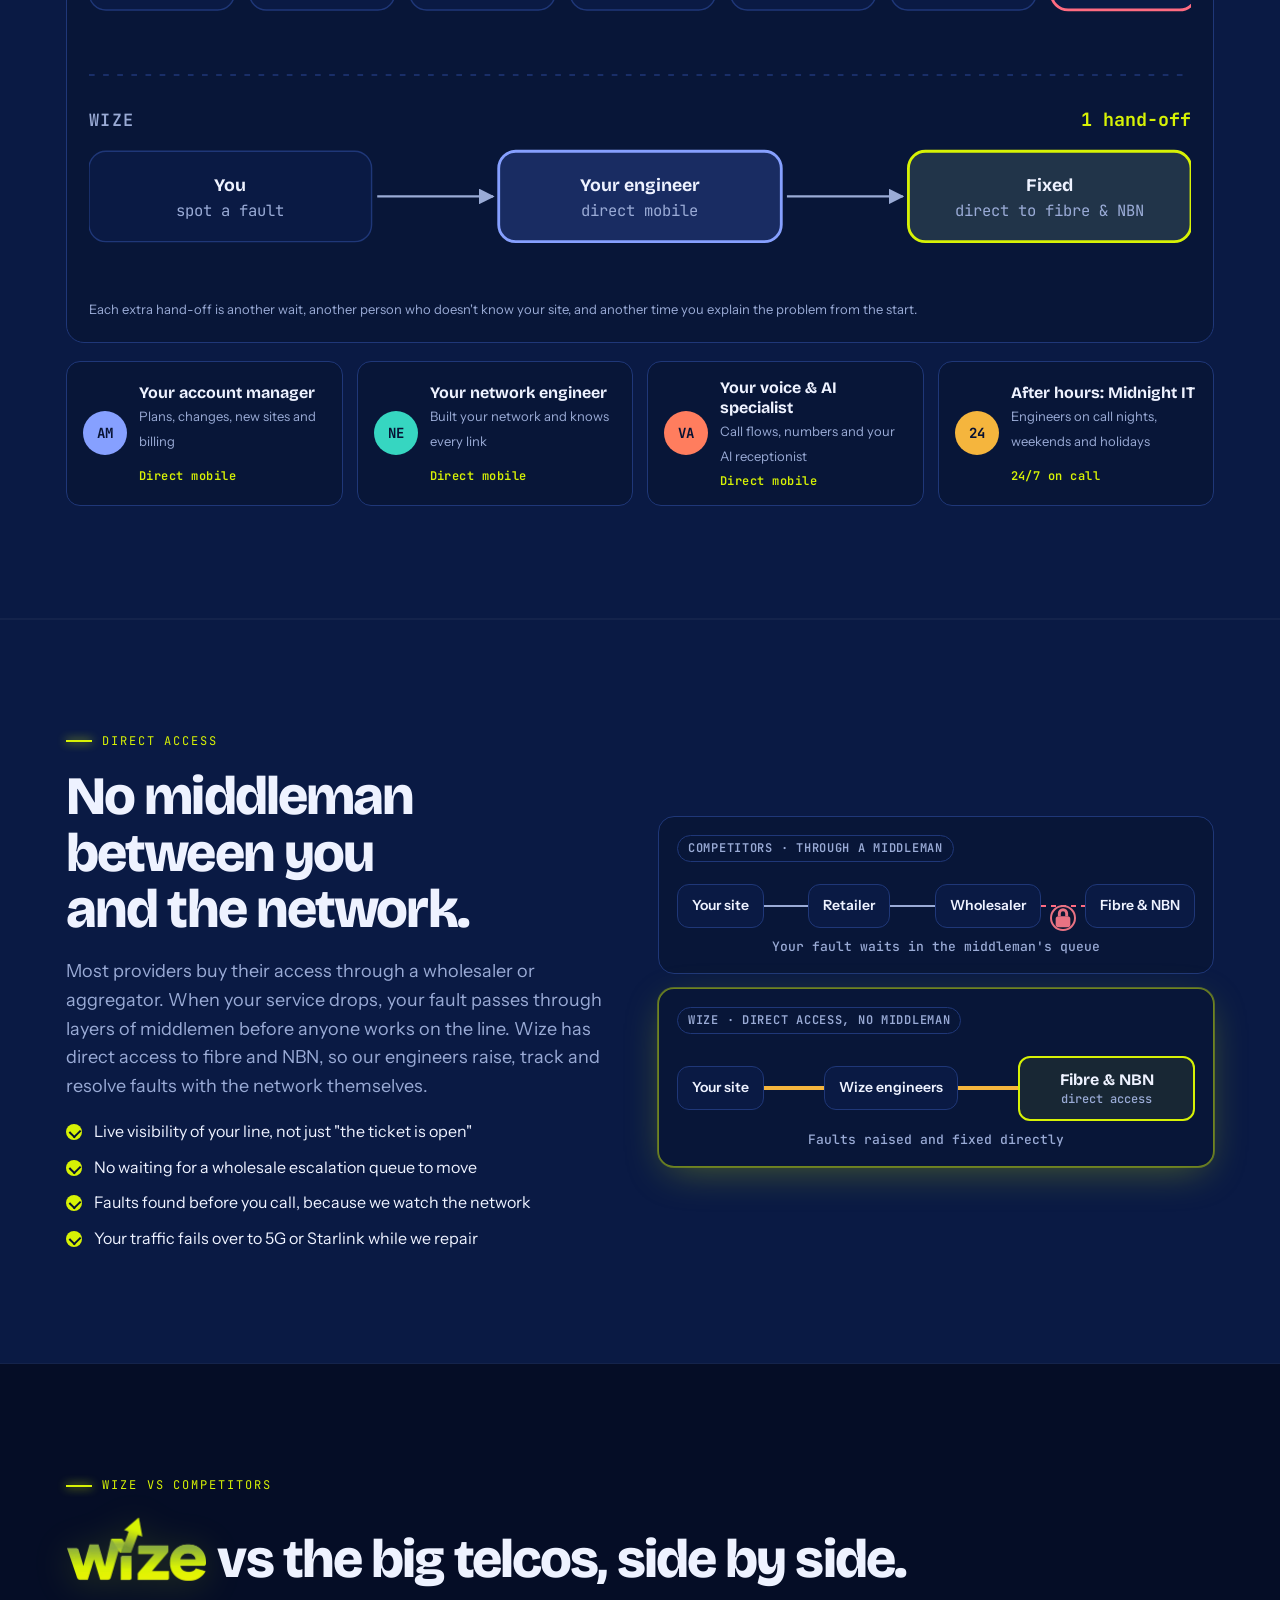
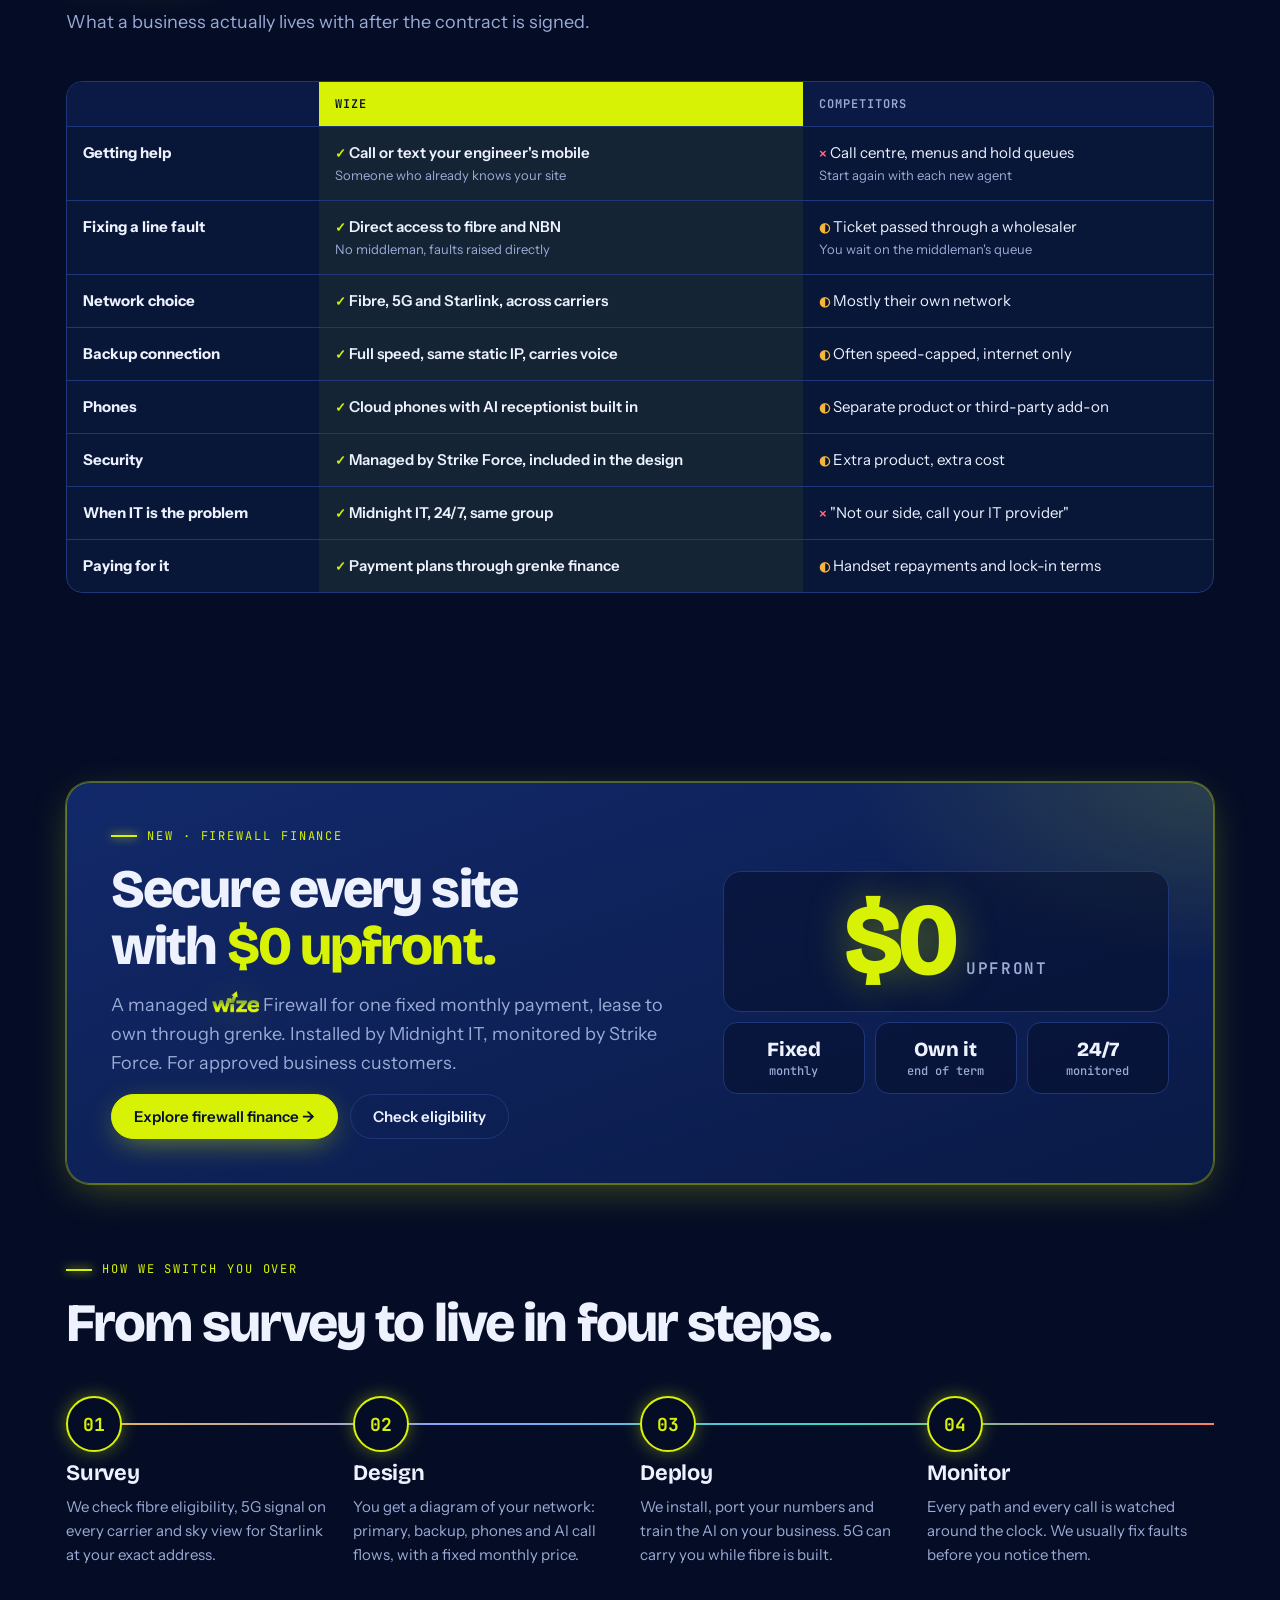
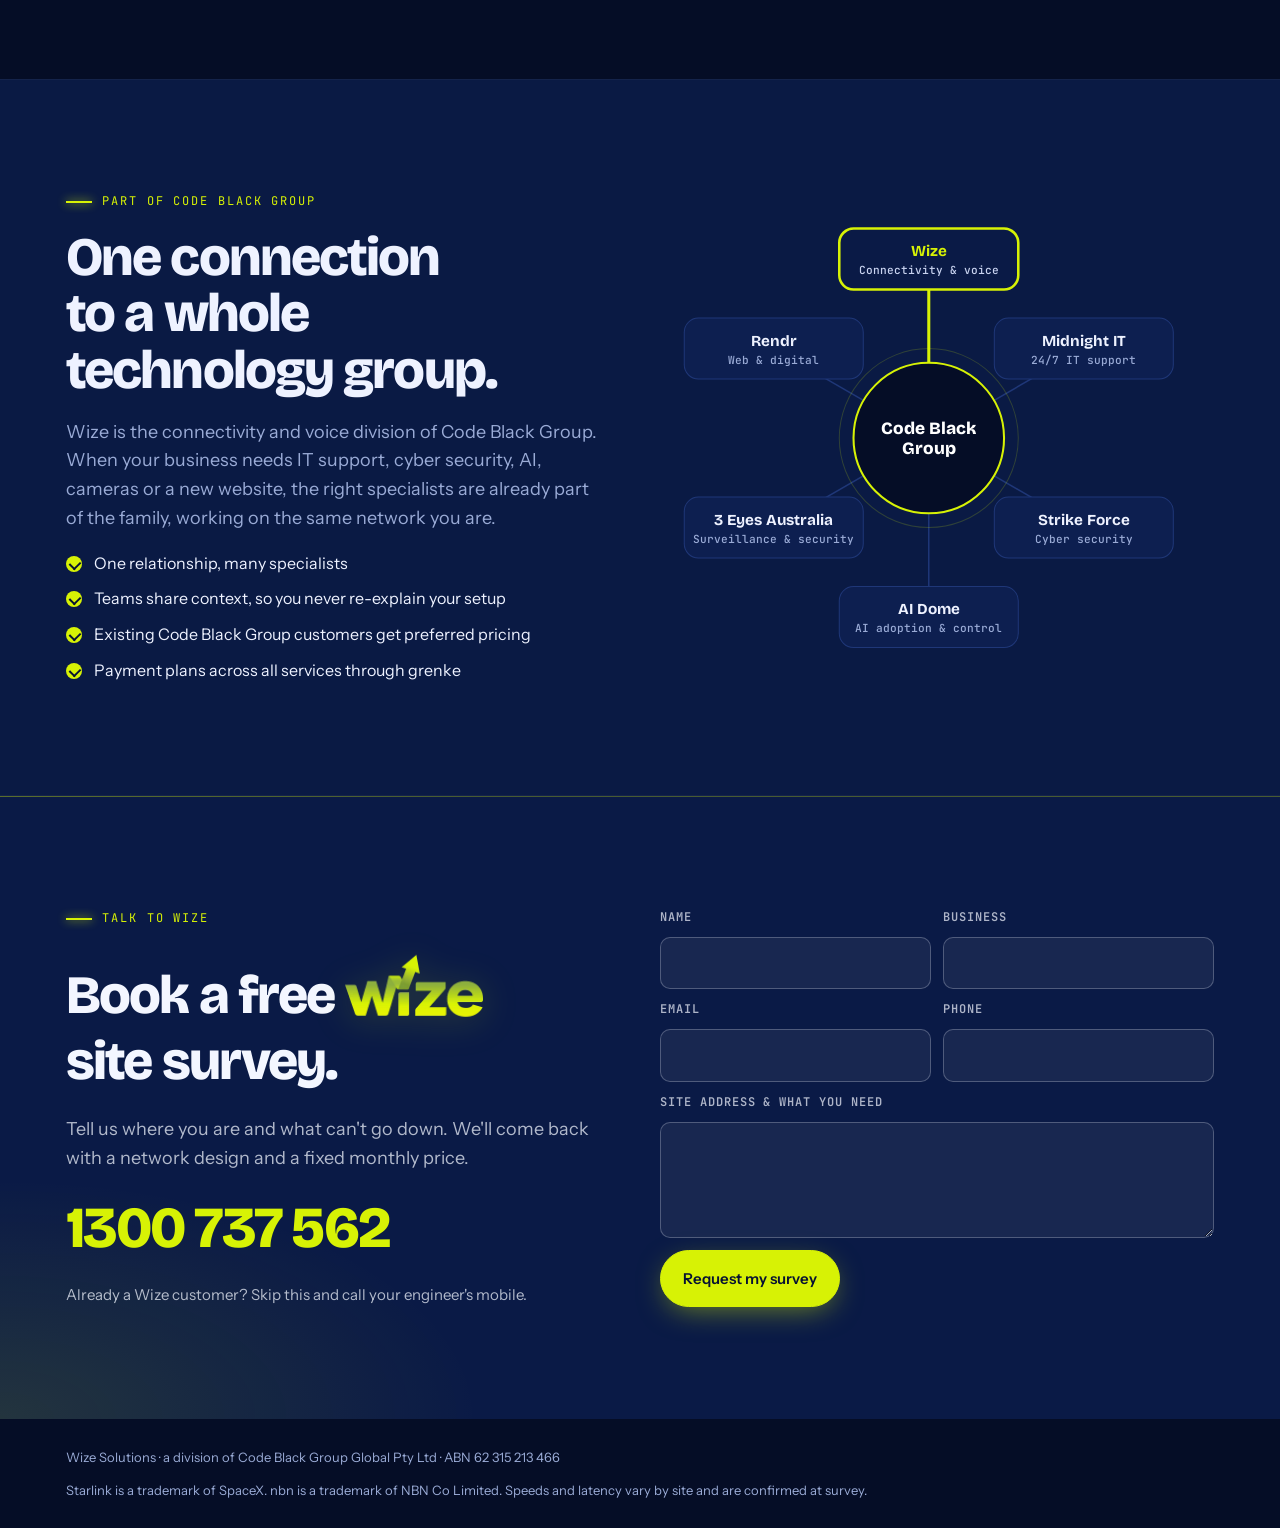
==== commit fac790ed: "Messaging: direct access to fibre and NBN, no middleman Replaces 'own fibre and NBN infrastructure' " ====
--- a/index.html
+++ b/index.html
@@ -576,6 +576,12 @@
 .net .net-head{justify-content:center}
 .contact .eyebrow{color:var(--lime)!important}
 .hero-tags,.paths-key{align-items:center}
+.inode{white-space:nowrap}
+@media (min-width:721px) and (max-width:1200px){
+  .ichain .inode{padding:10px 9px;font-size:13px}
+  .ilink{min-width:10px}.ilink.bad{min-width:30px}.ilink.good{max-width:40px}
+  .inode.big strong{font-size:15px}
+}
 /* contact */
 .contact{background:radial-gradient(800px 400px at 0% 100%,rgba(215,242,5,.12),transparent 60%),var(--navy);color:#f3f6ff;--bg:#f3f6ff;--ink:var(--navy);border-top:1px solid rgba(215,242,5,.3)}
 .contact .wrap{display:grid;grid-template-columns:1fr 1fr;gap:40px}
@@ -755,7 +761,7 @@
 <div class="strip">
   <div class="wrap">
     <div class="c"><strong>3 paths</strong><span>Fibre, 5G and Starlink under one contract</span></div>
-    <div class="c"><strong>Own</strong><span>Fibre and NBN infrastructure we can fix directly</span></div>
+    <div class="c"><strong>Direct</strong><span>Access to fibre and NBN, with no middleman</span></div>
     <div class="c"><strong>0</strong><span>Call centres. Your engineer's mobile instead</span></div>
     <div class="c"><strong>1 bill</strong><span>Internet, phones and AI voice together</span></div>
   </div>
@@ -964,7 +970,7 @@
     </div>
     <div class="diff">
       <article><span class="tag">01 · People</span><h3>Your engineer's mobile, not a call centre</h3><p>You get the direct mobile numbers of the people who built your network. No queues, no menus, no being passed around.</p></article>
-      <article><span class="tag">02 · Infrastructure</span><h3>We run our own fibre and NBN infrastructure</h3><p>We can see and work on the line ourselves, so faults get fixed without waiting for someone else's ticket to move.</p></article>
+      <article><span class="tag">02 · Direct access</span><h3>Direct access to fibre and NBN</h3><p>There's no middleman between us and the network. We raise and chase faults directly instead of waiting in a reseller's queue.</p></article>
       <article><span class="tag">03 · Design</span><h3>Designed for your site, not sold off a price list</h3><p>We mix fibre, 5G and Starlink across carriers after a survey of your address. You're never locked into one network's weak spots.</p></article>
       <article><span class="tag">04 · Resilience</span><h3>Backup that carries your phones</h3><p>Full-speed failover with the same static IP, so calls, EFTPOS and VPNs keep running when the main line drops.</p></article>
       <article><span class="tag">05 · Accountability</span><h3>One team for internet, phones, IT and security</h3><p>No finger-pointing between your ISP, phone provider and IT company. One group owns the whole problem until it's solved.</p></article>
@@ -985,7 +991,7 @@
     <div class="lanes-card">
       <div class="net-head"><h3>What happens when something breaks</h3><span class="chip">FAULT JOURNEY</span></div>
       <div class="chart-wrap">
-        <svg viewBox="0 0 780 300" role="img" aria-label="With a typical competitor a fault passes through six hand-offs: support line, phone menu and hold queue, first-level agent, fault ticket, wholesale network provider, then a technician booking. With Wize you call your engineer's mobile and they fix it on Wize's own network: one hand-off.">
+        <svg viewBox="0 0 780 300" role="img" aria-label="With a typical competitor a fault passes through six hand-offs: support line, phone menu and hold queue, first-level agent, fault ticket, wholesale network provider, then a technician booking. With Wize you call your engineer's mobile and they fix it through Wize's direct access to fibre and NBN: one hand-off.">
           <defs><marker id="ar2" viewBox="0 0 10 10" refX="9" refY="5" markerWidth="7" markerHeight="7" orient="auto"><path d="M0 0 L10 5 L0 10z" fill="var(--muted)"/></marker></defs>
           <text x="0" y="22" style="font:600 12px var(--f-mono);fill:var(--muted);letter-spacing:.08em">TYPICAL COMPETITOR</text>
           <text x="780" y="22" text-anchor="end" style="font:700 13px var(--f-mono);fill:var(--down)">6 hand-offs</text>
@@ -997,8 +1003,8 @@
         </svg>
       </div>
       <div class="lanes-mobile" aria-hidden="true">
-        <div><span class="lm-h bad">Typical competitor · 6 hand-offs</span><ol><li>You spot a fault</li><li>Support hotline</li><li>Menu &amp; hold queue</li><li>Level 1 agent</li><li>Fault ticket escalated</li><li>Network owner's queue</li><li>Tech booked days later</li></ol></div>
-        <div><span class="lm-h good">Wize · 1 hand-off</span><ol><li>You spot a fault</li><li>Call your engineer's mobile</li><li>Fixed on our own network</li></ol></div>
+        <div><span class="lm-h bad">Typical competitor · 6 hand-offs</span><ol><li>You spot a fault</li><li>Support hotline</li><li>Menu &amp; hold queue</li><li>Level 1 agent</li><li>Fault ticket escalated</li><li>Wholesaler's queue</li><li>Tech booked days later</li></ol></div>
+        <div><span class="lm-h good">Wize · 1 hand-off</span><ol><li>You spot a fault</li><li>Call your engineer's mobile</li><li>Fixed via direct fibre and NBN access</li></ol></div>
       </div>
       <p class="fine">Each extra hand-off is another wait, another person who doesn't know your site, and another time you explain the problem from the start.</p>
     </div>
@@ -1017,9 +1023,9 @@
   <div class="wrap">
     <div class="infra">
       <div style="display:grid;gap:18px;align-content:start;min-width:0">
-        <div class="eyebrow"><i></i>Our own infrastructure</div>
-        <h2>We own the line, so we can fix the line.</h2>
-        <p class="lede">Most providers resell someone else's network. When your service drops, they can only lodge a fault and wait for the network owner to act. Wize runs its own fibre and NBN infrastructure, so our engineers can test, diagnose and repair the path to your site themselves.</p>
+        <div class="eyebrow"><i></i>Direct access</div>
+        <h2>No middleman between you and the network.</h2>
+        <p class="lede">Most providers buy their access through a wholesaler or aggregator. When your service drops, your fault passes through layers of middlemen before anyone works on the line. Wize has direct access to fibre and NBN, so our engineers raise, track and resolve faults with the network themselves.</p>
         <ul class="ticks">
           <li>Live visibility of your line, not just "the ticket is open"</li>
           <li>No waiting for a wholesale escalation queue to move</li>
@@ -1029,21 +1035,23 @@
       </div>
       <div class="infra-panels">
         <div class="ipanel">
-          <span class="chip">COMPETITORS · RESELL A NETWORK</span>
+          <span class="chip">COMPETITORS · THROUGH A MIDDLEMAN</span>
           <div class="ichain">
             <span class="inode">Your site</span><span class="ilink"></span>
-            <span class="inode">Retailer</span><span class="ilink bad"><b role="img" aria-label="blocked"><svg width="12" height="12" viewBox="0 0 12 12"><rect x="2" y="5" width="8" height="6" rx="1.5" fill="var(--down)"/><path d="M4 5V3.5a2 2 0 0 1 4 0V5" fill="none" stroke="var(--down)" stroke-width="1.6"/></svg></b></span>
-            <span class="inode">Network owner</span>
+            <span class="inode">Retailer</span><span class="ilink"></span>
+            <span class="inode">Wholesaler</span><span class="ilink bad"><b role="img" aria-label="blocked"><svg width="12" height="12" viewBox="0 0 12 12"><rect x="2" y="5" width="8" height="6" rx="1.5" fill="var(--down)"/><path d="M4 5V3.5a2 2 0 0 1 4 0V5" fill="none" stroke="var(--down)" stroke-width="1.6"/></svg></b></span>
+            <span class="inode">Fibre &amp; NBN</span>
           </div>
-          <p class="icap">Lodge a ticket, then wait for the owner's queue</p>
+          <p class="icap">Your fault waits in the middleman's queue</p>
         </div>
         <div class="ipanel us">
-          <span class="chip">WIZE · OWN FIBRE &amp; NBN INFRASTRUCTURE</span>
+          <span class="chip">WIZE · DIRECT ACCESS, NO MIDDLEMAN</span>
           <div class="ichain">
             <span class="inode">Your site</span><span class="ilink good"></span>
-            <span class="inode big"><strong>Wize network &amp; engineers</strong><em>fibre · NBN · 5G · Starlink</em></span>
+            <span class="inode">Wize engineers</span><span class="ilink good"></span>
+            <span class="inode big"><strong>Fibre &amp; NBN</strong><em>direct access</em></span>
           </div>
-          <p class="icap">Test, diagnose and repair directly</p>
+          <p class="icap">Faults raised and fixed directly</p>
         </div>
       </div>
     </div>
@@ -1063,7 +1071,7 @@
         <thead><tr><th></th><th class="us">Wize</th><th>Competitors</th></tr></thead>
         <tbody>
           <tr><td><strong>Getting help</strong></td><td class="us"><span class="y">✓</span> Call or text your engineer's mobile<span class="sub">Someone who already knows your site</span></td><td><span class="n">✕</span> Call centre, menus and hold queues<span class="sub">Start again with each new agent</span></td></tr>
-          <tr><td><strong>Fixing a line fault</strong></td><td class="us"><span class="y">✓</span> Our own fibre and NBN infrastructure<span class="sub">We diagnose and repair directly</span></td><td><span class="p">◐</span> Ticket raised with the network owner<span class="sub">You wait on their escalation queue</span></td></tr>
+          <tr><td><strong>Fixing a line fault</strong></td><td class="us"><span class="y">✓</span> Direct access to fibre and NBN<span class="sub">No middleman, faults raised directly</span></td><td><span class="p">◐</span> Ticket passed through a wholesaler<span class="sub">You wait on the middleman's queue</span></td></tr>
           <tr><td><strong>Network choice</strong></td><td class="us"><span class="y">✓</span> Fibre, 5G and Starlink, across carriers</td><td><span class="p">◐</span> Mostly their own network</td></tr>
           <tr><td><strong>Backup connection</strong></td><td class="us"><span class="y">✓</span> Full speed, same static IP, carries voice</td><td><span class="p">◐</span> Often speed-capped, internet only</td></tr>
           <tr><td><strong>Phones</strong></td><td class="us"><span class="y">✓</span> Cloud phones with AI receptionist built in</td><td><span class="p">◐</span> Separate product or third-party add-on</td></tr>
@@ -1497,11 +1505,11 @@
 (function(){
   const box=(x,y,w,t1,t2,stroke,fill)=>`<g><rect x="${x}" y="${y}" width="${w}" height="64" rx="12" fill="${fill||'var(--sunk)'}" stroke="${stroke||'var(--line)'}" stroke-width="${stroke?2:1}"/><text x="${x+w/2}" y="${y+28}" text-anchor="middle" style="font:700 12.5px var(--f-display);fill:var(--ink)">${t1}</text><text x="${x+w/2}" y="${y+46}" text-anchor="middle" class="svg-t" style="font-size:11px">${t2}</text></g>`;
   const arr=(x1,x2,y)=>`<path d="M${x1} ${y} H${x2}" stroke="var(--muted)" stroke-width="1.6" marker-end="url(#ar2)"/>`;
-  const comp=[['You','spot a fault'],['Support line','general queue'],['Menu & hold','queue'],['Level 1 agent','reads a script'],['Fault ticket','escalated'],['Network owner','their queue'],['Tech booked','days later']];
+  const comp=[['You','spot a fault'],['Support line','general queue'],['Menu & hold','queue'],['Level 1 agent','reads a script'],['Fault ticket','escalated'],['Wholesaler','middleman queue'],['Tech booked','days later']];
   let h='',w=103,g=10.5,y=40;
   comp.forEach((c,i)=>{const x=i*(w+g);h+=box(x,y,w,c[0],c[1],i===comp.length-1?'var(--down)':null);if(i<comp.length-1)h+=arr(x+w+2,x+w+g-2,y+32);});
   document.getElementById('laneComp').innerHTML=h;
-  const wz=[['You','spot a fault',null],['Your engineer','direct mobile','var(--radio)'],['Fixed','on our own network','var(--ok)']];
+  const wz=[['You','spot a fault',null],['Your engineer','direct mobile','var(--radio)'],['Fixed','direct to fibre & NBN','var(--ok)']];
   h='';w=200;g=90;y=204;
   wz.forEach((c,i)=>{const x=i*(w+g);h+=box(x,y,w,c[0],c[1],c[2],c[2]?`color-mix(in srgb,${c[2]} 10%,var(--surface))`:null);if(i<wz.length-1)h+=arr(x+w+4,x+w+g-4,y+32);});
   document.getElementById('laneWize').innerHTML=h;
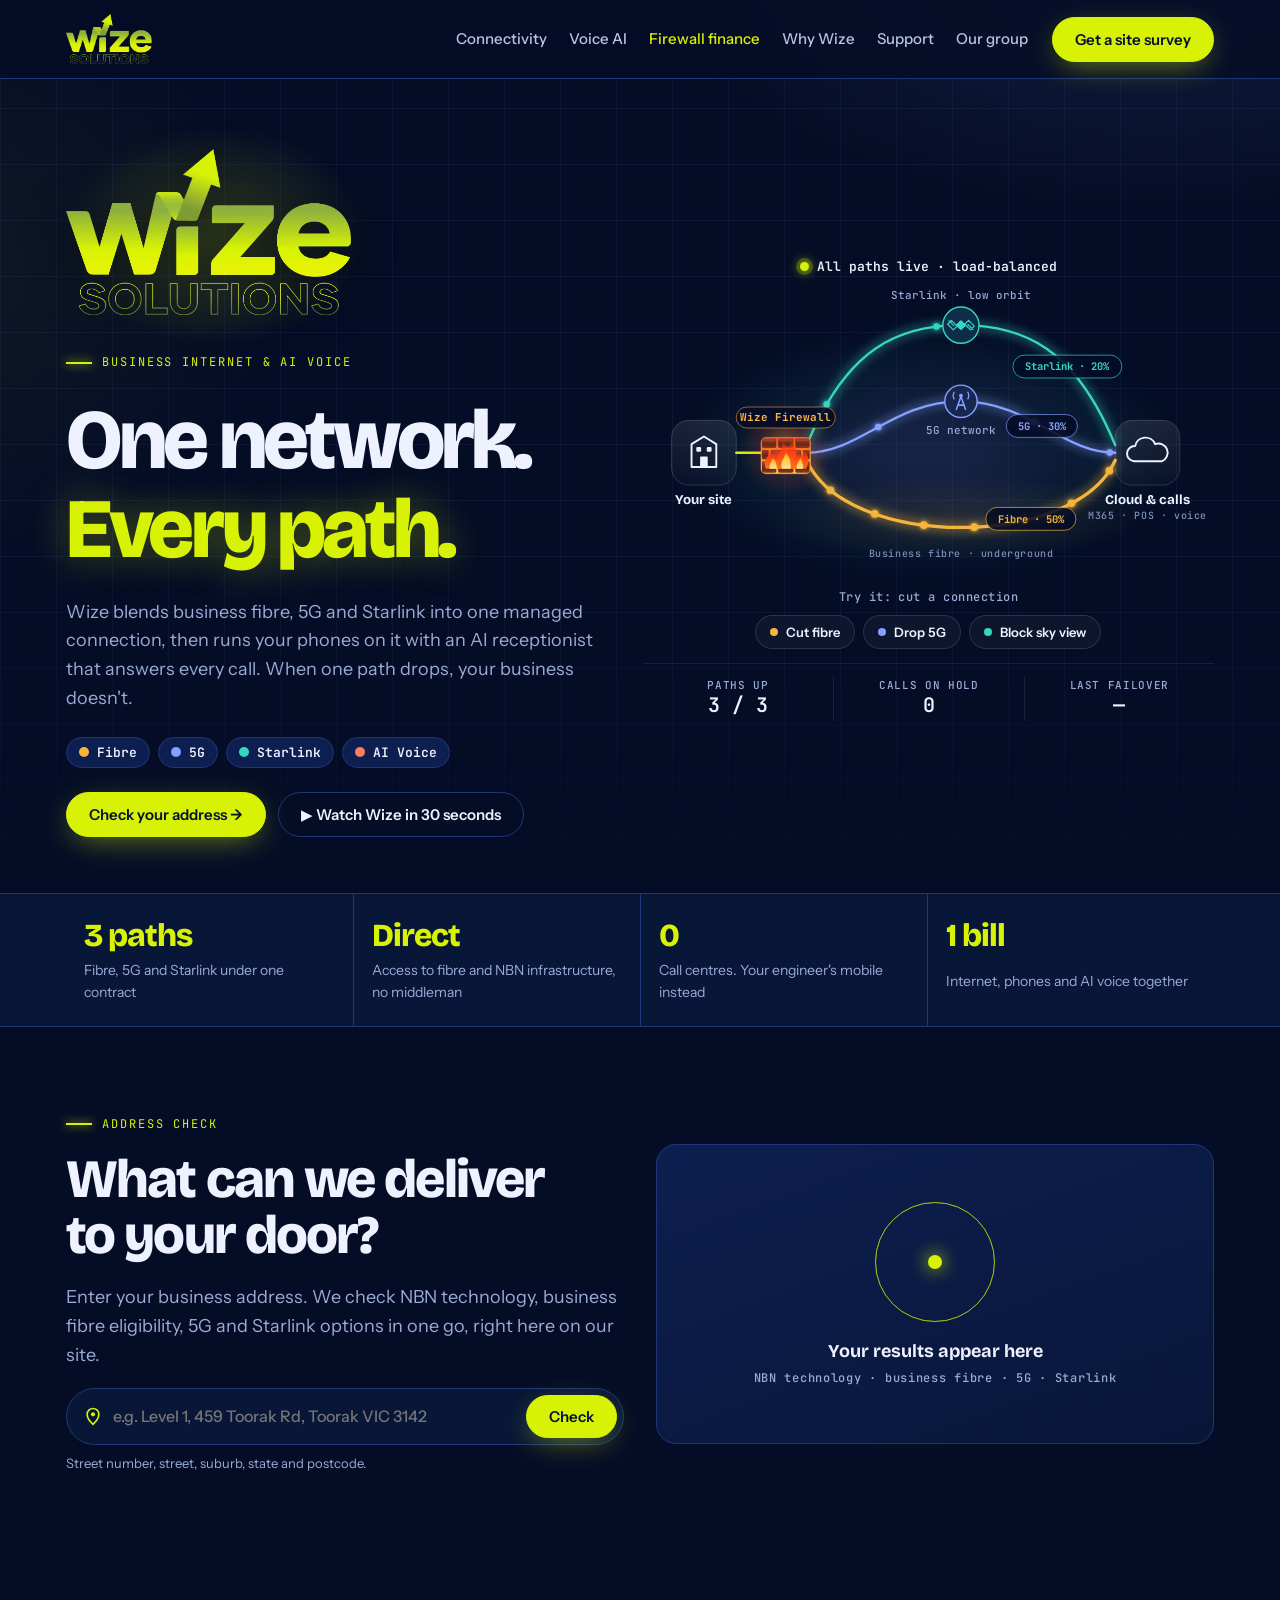
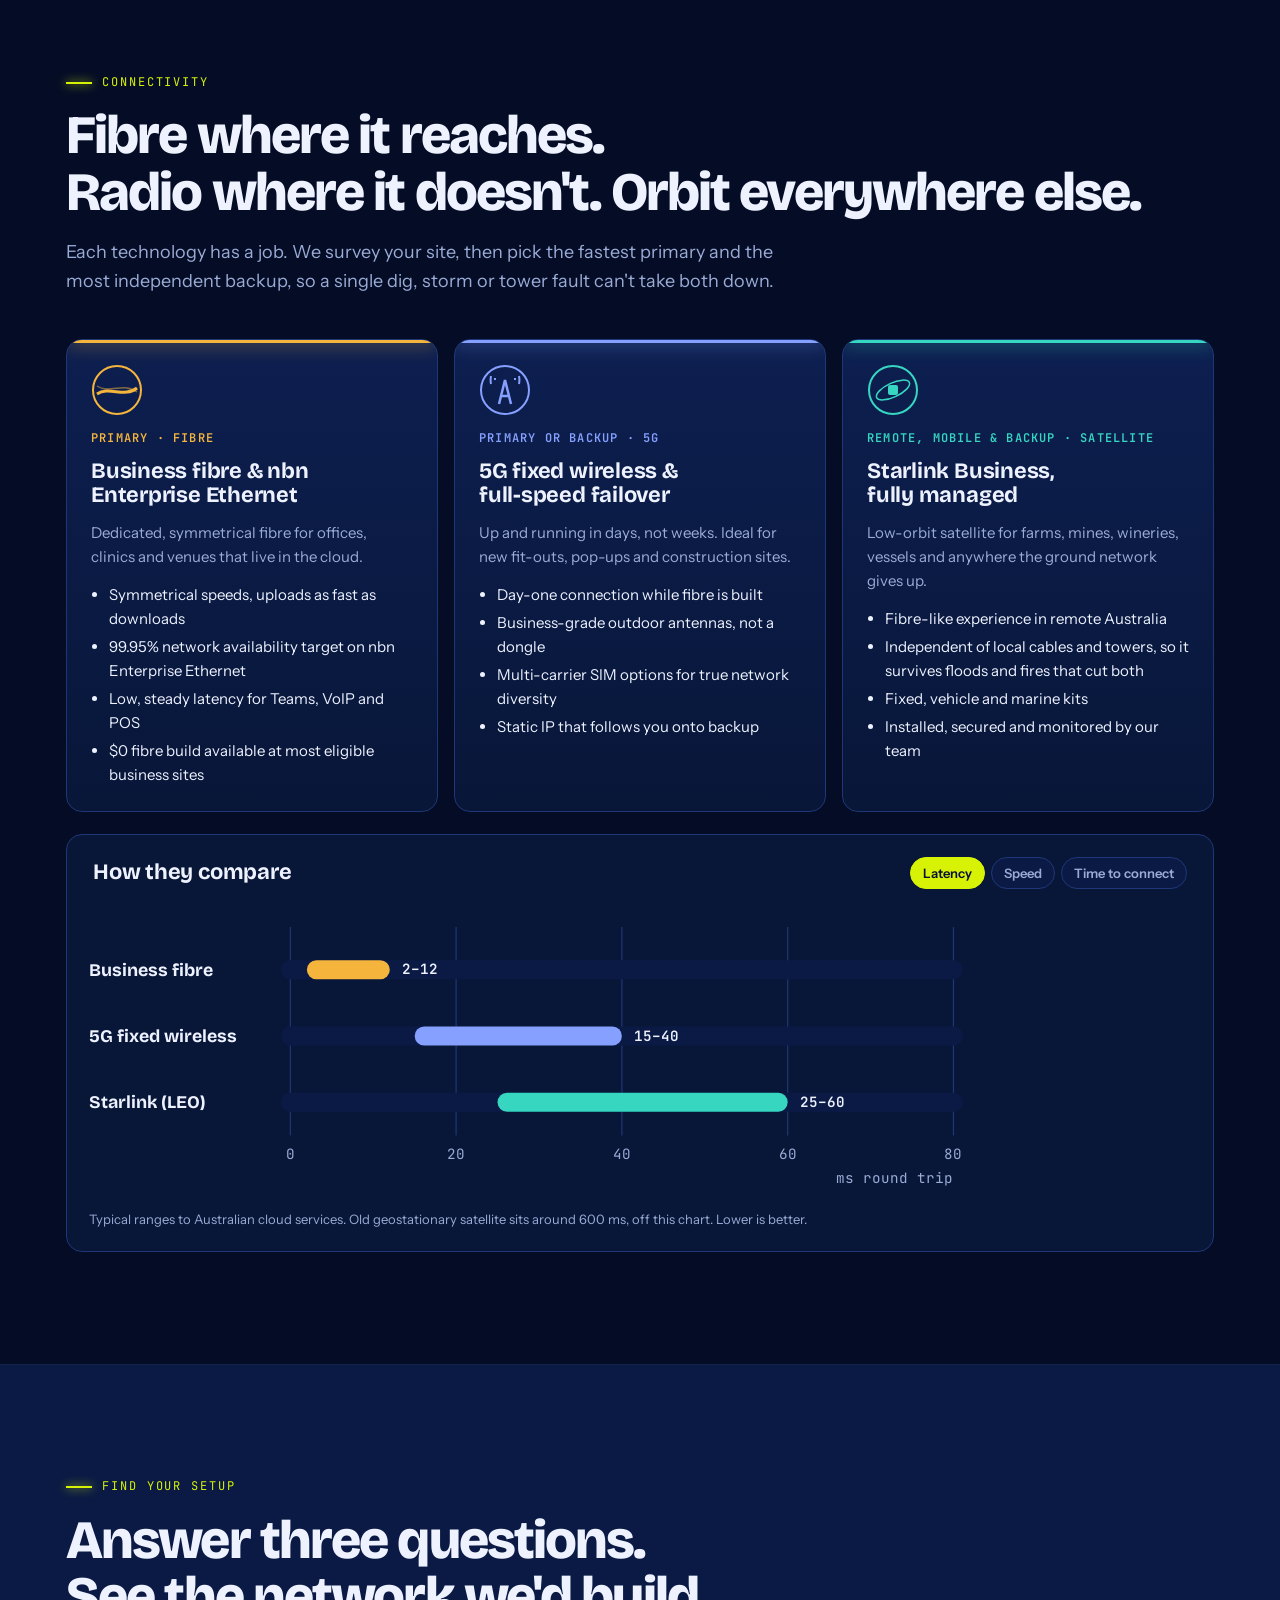
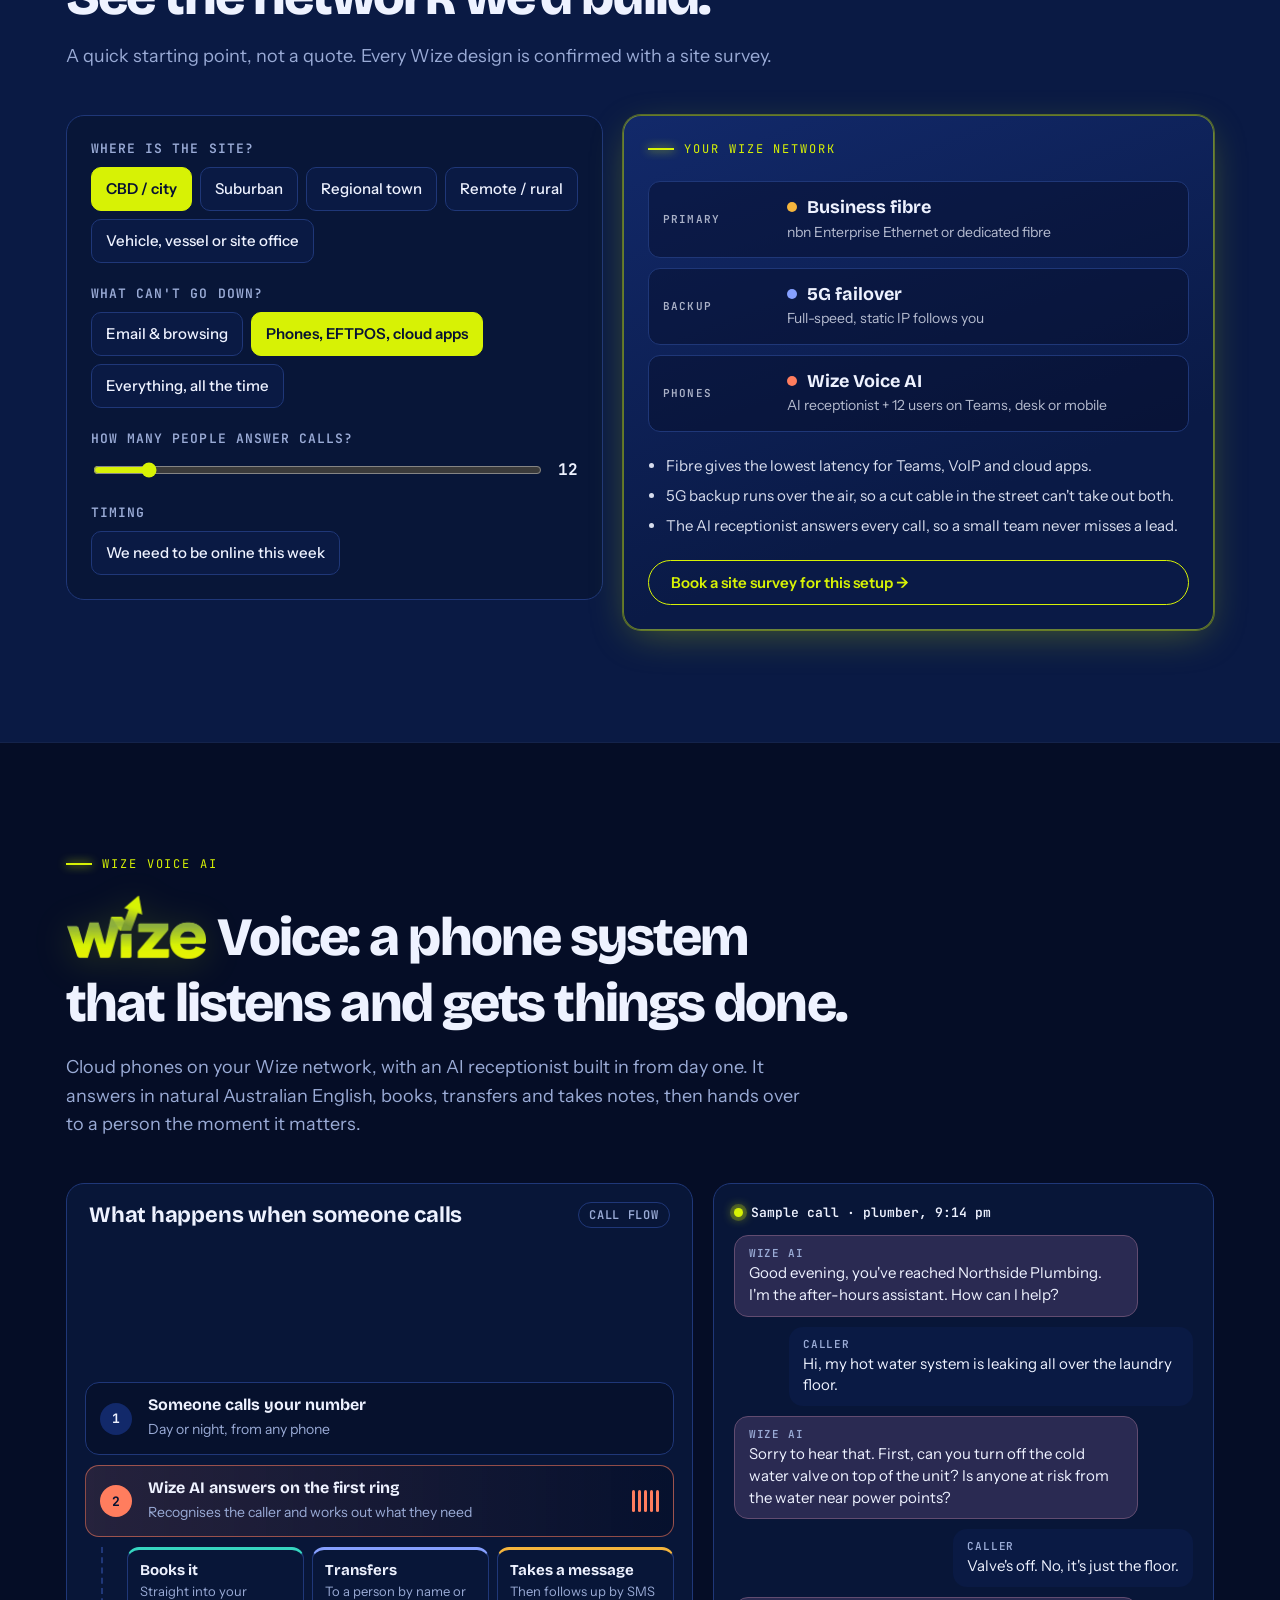
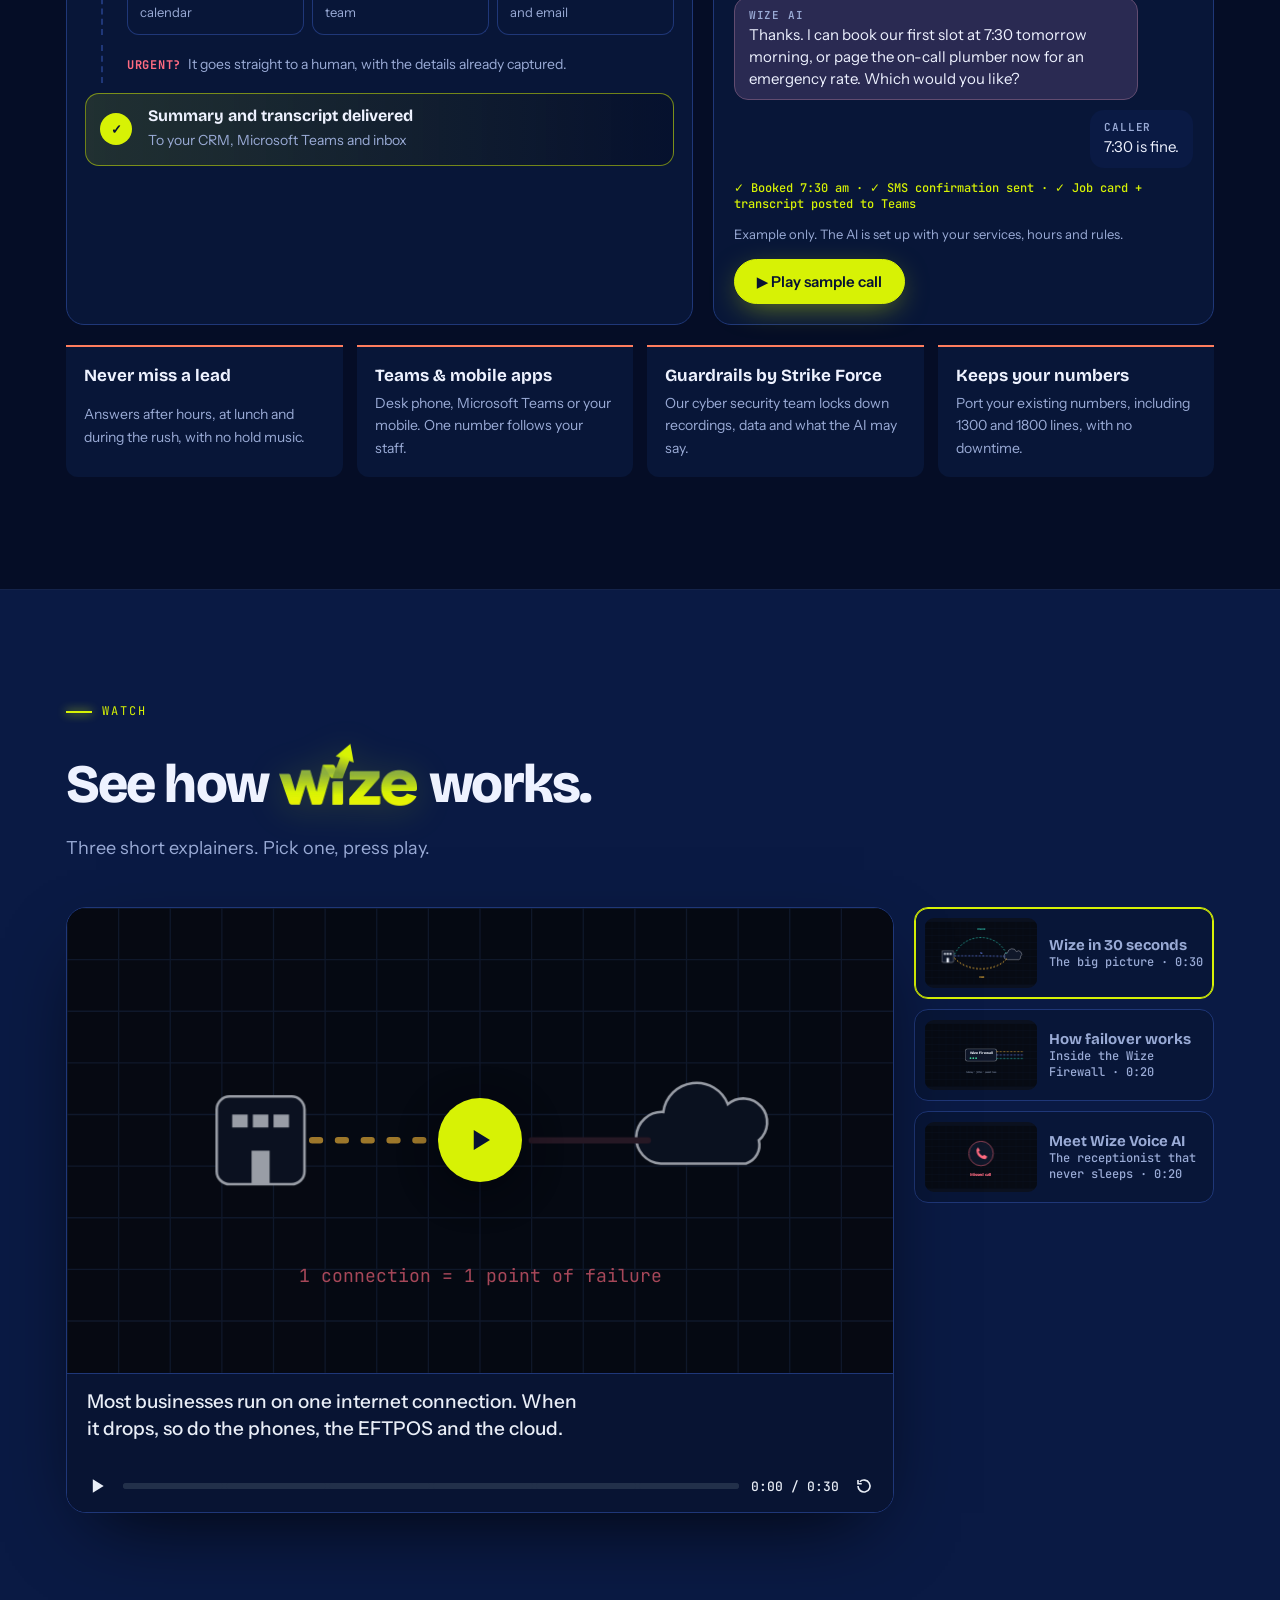
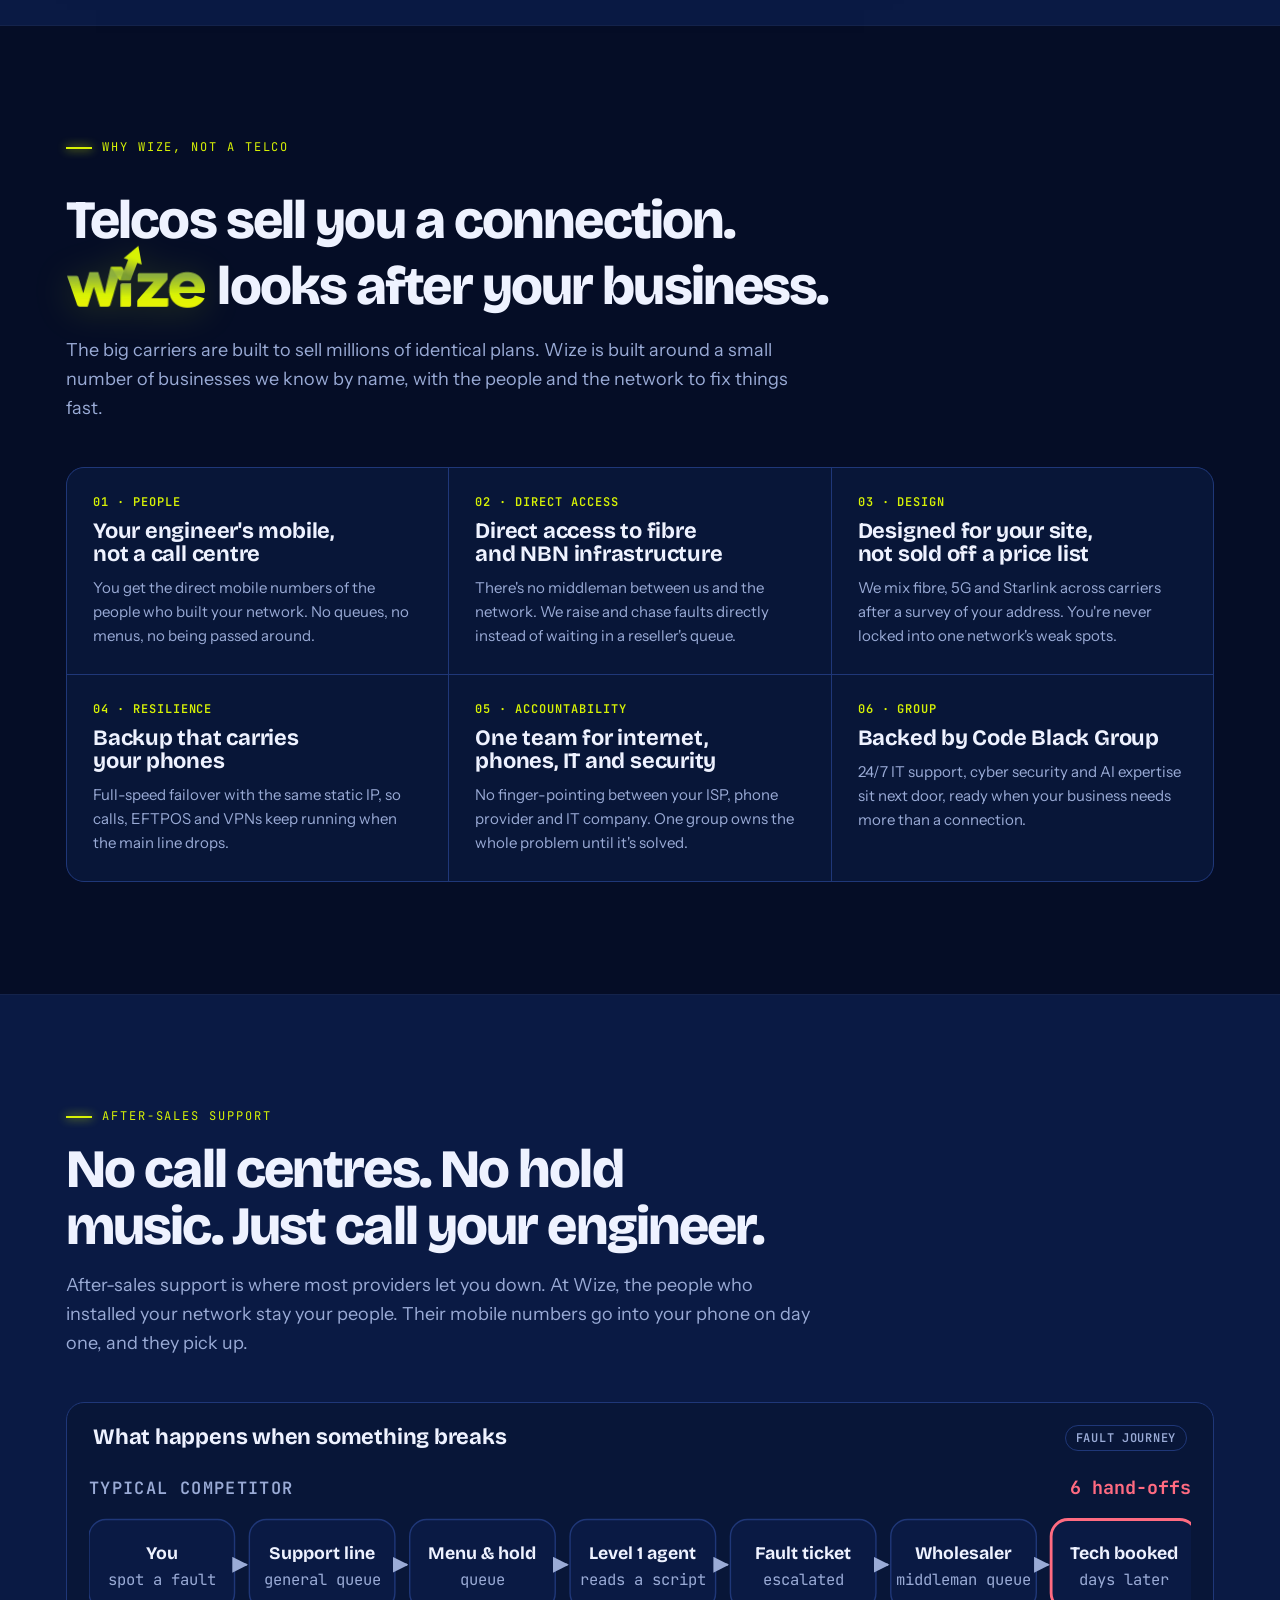
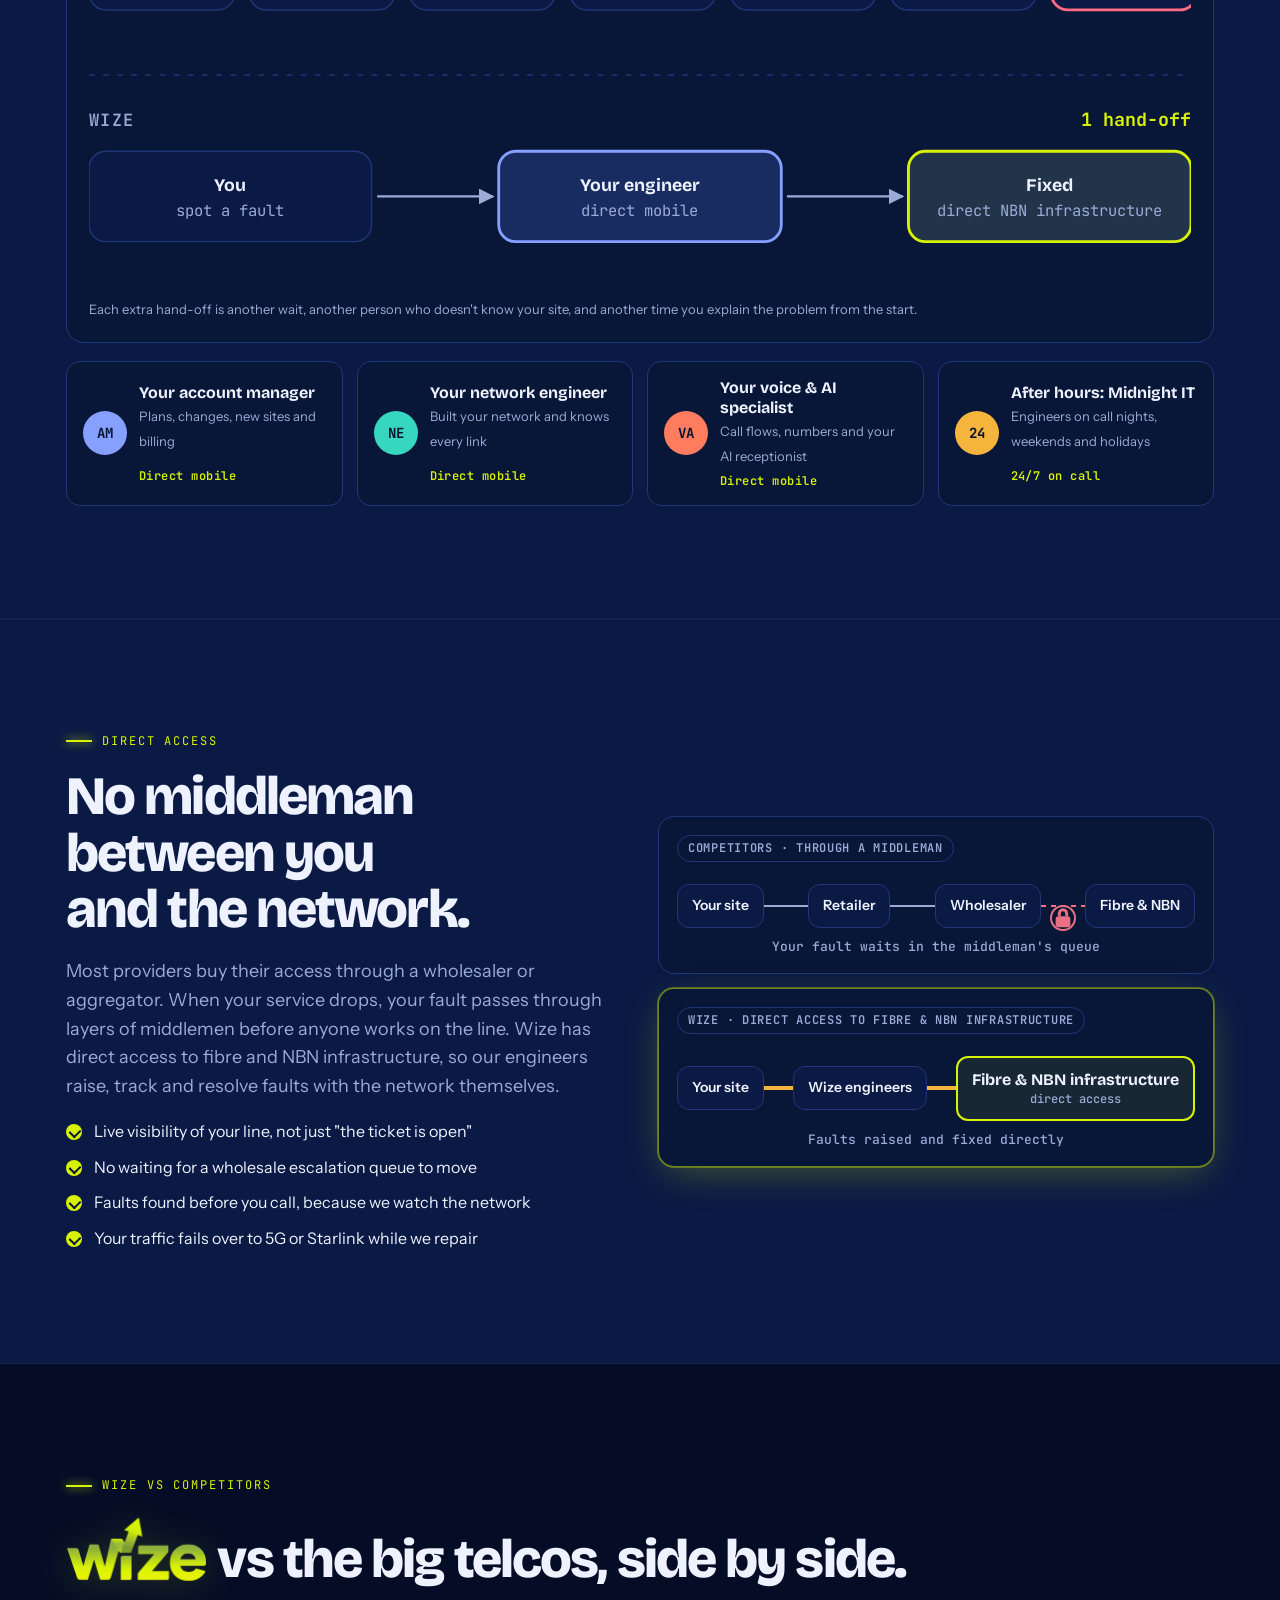
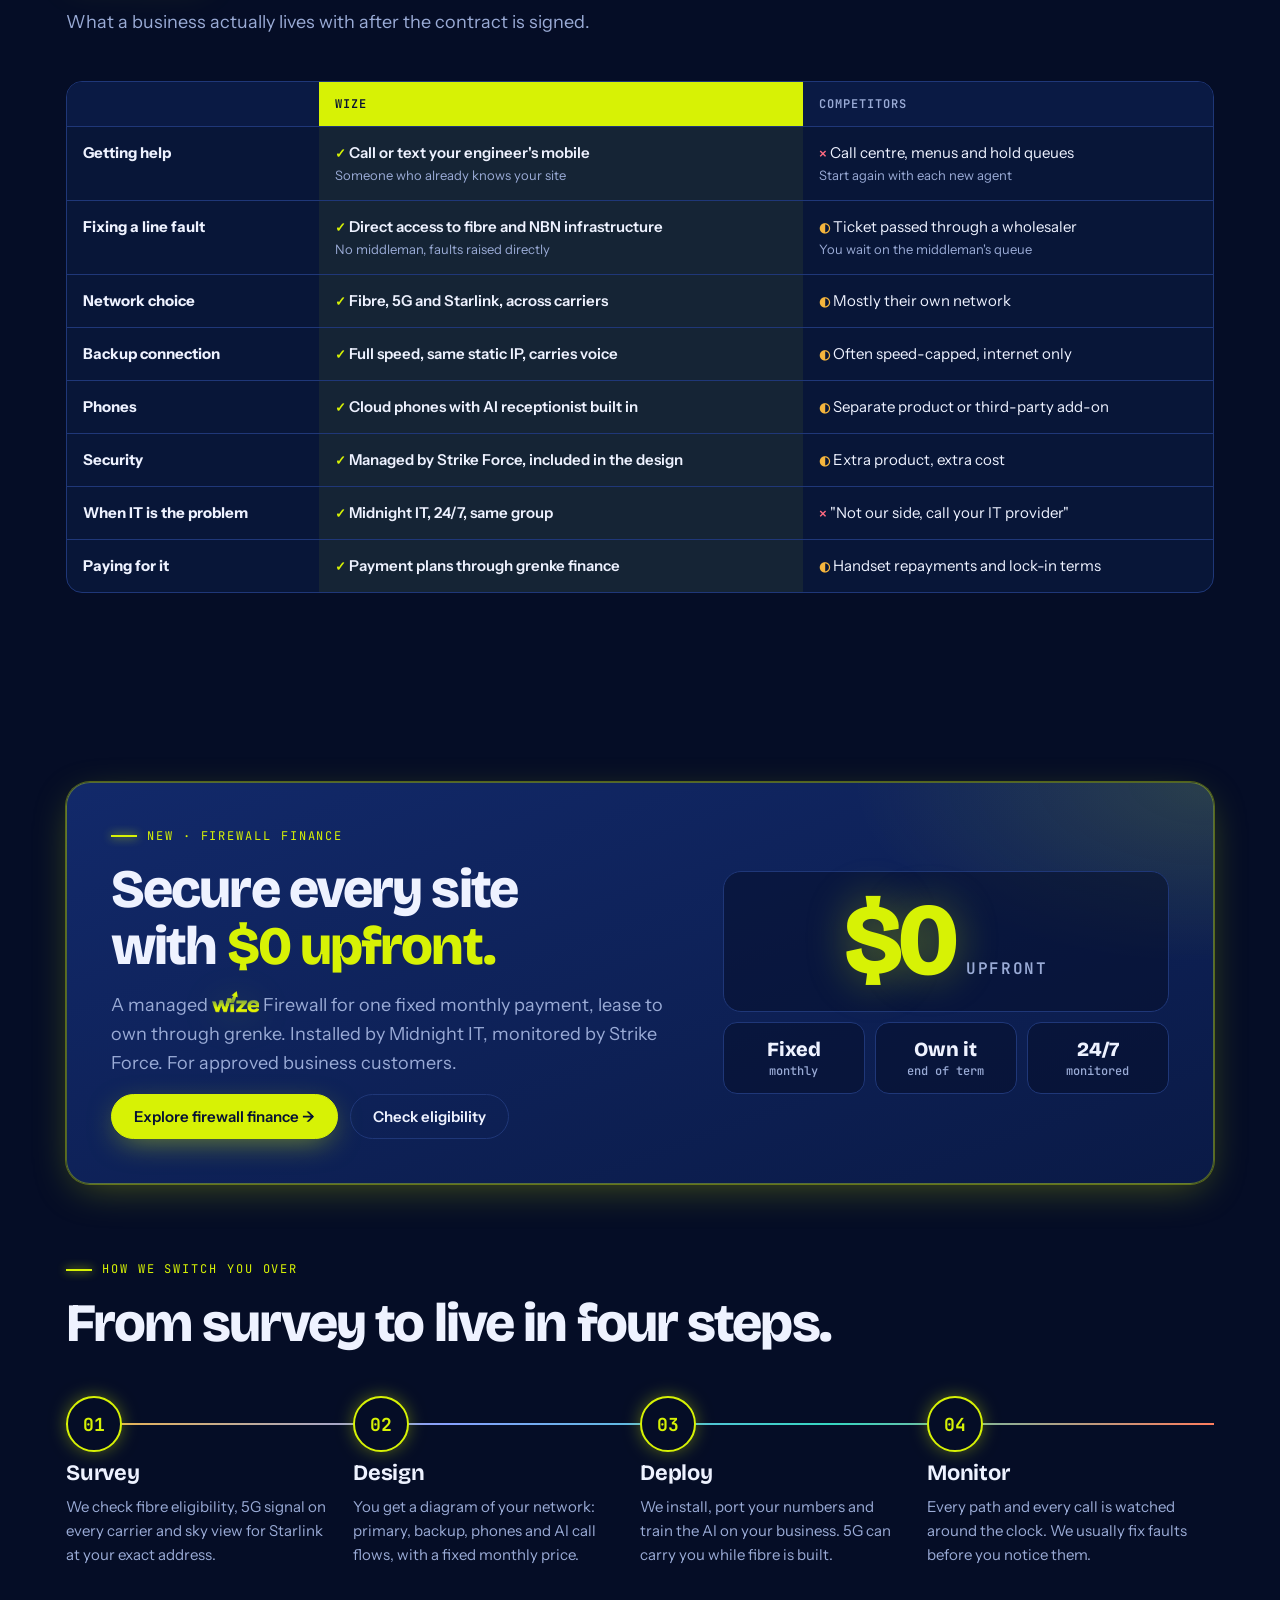
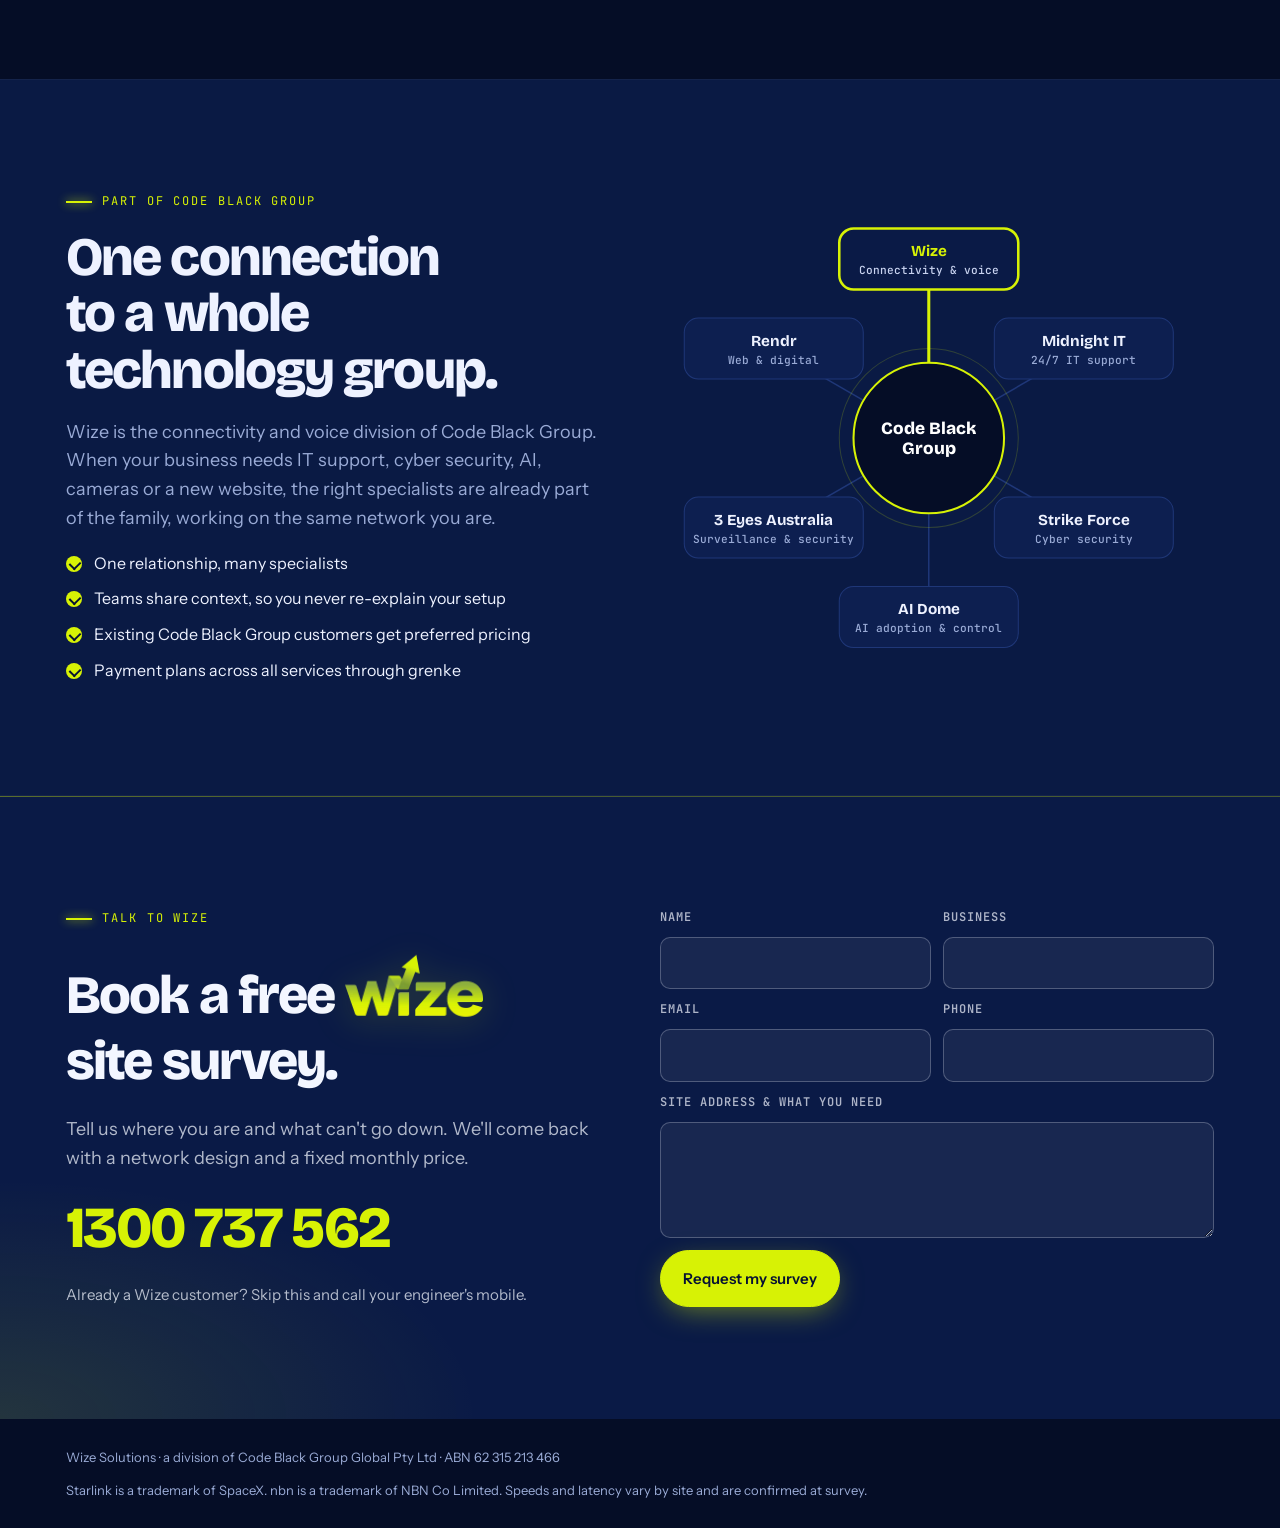
==== commit a04b80c2: "Wording: direct access to fibre and NBN infrastructure Co-Authored-By: Claude Opus 5.5 <noreply@anth" ====
--- a/index.html
+++ b/index.html
@@ -761,7 +761,7 @@
 <div class="strip">
   <div class="wrap">
     <div class="c"><strong>3 paths</strong><span>Fibre, 5G and Starlink under one contract</span></div>
-    <div class="c"><strong>Direct</strong><span>Access to fibre and NBN, with no middleman</span></div>
+    <div class="c"><strong>Direct</strong><span>Access to fibre and NBN infrastructure, no middleman</span></div>
     <div class="c"><strong>0</strong><span>Call centres. Your engineer's mobile instead</span></div>
     <div class="c"><strong>1 bill</strong><span>Internet, phones and AI voice together</span></div>
   </div>
@@ -970,7 +970,7 @@
     </div>
     <div class="diff">
       <article><span class="tag">01 · People</span><h3>Your engineer's mobile, not a call centre</h3><p>You get the direct mobile numbers of the people who built your network. No queues, no menus, no being passed around.</p></article>
-      <article><span class="tag">02 · Direct access</span><h3>Direct access to fibre and NBN</h3><p>There's no middleman between us and the network. We raise and chase faults directly instead of waiting in a reseller's queue.</p></article>
+      <article><span class="tag">02 · Direct access</span><h3>Direct access to fibre and NBN infrastructure</h3><p>There's no middleman between us and the network. We raise and chase faults directly instead of waiting in a reseller's queue.</p></article>
       <article><span class="tag">03 · Design</span><h3>Designed for your site, not sold off a price list</h3><p>We mix fibre, 5G and Starlink across carriers after a survey of your address. You're never locked into one network's weak spots.</p></article>
       <article><span class="tag">04 · Resilience</span><h3>Backup that carries your phones</h3><p>Full-speed failover with the same static IP, so calls, EFTPOS and VPNs keep running when the main line drops.</p></article>
       <article><span class="tag">05 · Accountability</span><h3>One team for internet, phones, IT and security</h3><p>No finger-pointing between your ISP, phone provider and IT company. One group owns the whole problem until it's solved.</p></article>
@@ -991,7 +991,7 @@
     <div class="lanes-card">
       <div class="net-head"><h3>What happens when something breaks</h3><span class="chip">FAULT JOURNEY</span></div>
       <div class="chart-wrap">
-        <svg viewBox="0 0 780 300" role="img" aria-label="With a typical competitor a fault passes through six hand-offs: support line, phone menu and hold queue, first-level agent, fault ticket, wholesale network provider, then a technician booking. With Wize you call your engineer's mobile and they fix it through Wize's direct access to fibre and NBN: one hand-off.">
+        <svg viewBox="0 0 780 300" role="img" aria-label="With a typical competitor a fault passes through six hand-offs: support line, phone menu and hold queue, first-level agent, fault ticket, wholesale network provider, then a technician booking. With Wize you call your engineer's mobile and they fix it through Wize's direct access to fibre and NBN infrastructure: one hand-off.">
           <defs><marker id="ar2" viewBox="0 0 10 10" refX="9" refY="5" markerWidth="7" markerHeight="7" orient="auto"><path d="M0 0 L10 5 L0 10z" fill="var(--muted)"/></marker></defs>
           <text x="0" y="22" style="font:600 12px var(--f-mono);fill:var(--muted);letter-spacing:.08em">TYPICAL COMPETITOR</text>
           <text x="780" y="22" text-anchor="end" style="font:700 13px var(--f-mono);fill:var(--down)">6 hand-offs</text>
@@ -1004,7 +1004,7 @@
       </div>
       <div class="lanes-mobile" aria-hidden="true">
         <div><span class="lm-h bad">Typical competitor · 6 hand-offs</span><ol><li>You spot a fault</li><li>Support hotline</li><li>Menu &amp; hold queue</li><li>Level 1 agent</li><li>Fault ticket escalated</li><li>Wholesaler's queue</li><li>Tech booked days later</li></ol></div>
-        <div><span class="lm-h good">Wize · 1 hand-off</span><ol><li>You spot a fault</li><li>Call your engineer's mobile</li><li>Fixed via direct fibre and NBN access</li></ol></div>
+        <div><span class="lm-h good">Wize · 1 hand-off</span><ol><li>You spot a fault</li><li>Call your engineer's mobile</li><li>Fixed via direct access to fibre and NBN infrastructure</li></ol></div>
       </div>
       <p class="fine">Each extra hand-off is another wait, another person who doesn't know your site, and another time you explain the problem from the start.</p>
     </div>
@@ -1025,7 +1025,7 @@
       <div style="display:grid;gap:18px;align-content:start;min-width:0">
         <div class="eyebrow"><i></i>Direct access</div>
         <h2>No middleman between you and the network.</h2>
-        <p class="lede">Most providers buy their access through a wholesaler or aggregator. When your service drops, your fault passes through layers of middlemen before anyone works on the line. Wize has direct access to fibre and NBN, so our engineers raise, track and resolve faults with the network themselves.</p>
+        <p class="lede">Most providers buy their access through a wholesaler or aggregator. When your service drops, your fault passes through layers of middlemen before anyone works on the line. Wize has direct access to fibre and NBN infrastructure, so our engineers raise, track and resolve faults with the network themselves.</p>
         <ul class="ticks">
           <li>Live visibility of your line, not just "the ticket is open"</li>
           <li>No waiting for a wholesale escalation queue to move</li>
@@ -1045,11 +1045,11 @@
           <p class="icap">Your fault waits in the middleman's queue</p>
         </div>
         <div class="ipanel us">
-          <span class="chip">WIZE · DIRECT ACCESS, NO MIDDLEMAN</span>
+          <span class="chip">WIZE · DIRECT ACCESS TO FIBRE &amp; NBN INFRASTRUCTURE</span>
           <div class="ichain">
             <span class="inode">Your site</span><span class="ilink good"></span>
             <span class="inode">Wize engineers</span><span class="ilink good"></span>
-            <span class="inode big"><strong>Fibre &amp; NBN</strong><em>direct access</em></span>
+            <span class="inode big"><strong>Fibre &amp; NBN infrastructure</strong><em>direct access</em></span>
           </div>
           <p class="icap">Faults raised and fixed directly</p>
         </div>
@@ -1071,7 +1071,7 @@
         <thead><tr><th></th><th class="us">Wize</th><th>Competitors</th></tr></thead>
         <tbody>
           <tr><td><strong>Getting help</strong></td><td class="us"><span class="y">✓</span> Call or text your engineer's mobile<span class="sub">Someone who already knows your site</span></td><td><span class="n">✕</span> Call centre, menus and hold queues<span class="sub">Start again with each new agent</span></td></tr>
-          <tr><td><strong>Fixing a line fault</strong></td><td class="us"><span class="y">✓</span> Direct access to fibre and NBN<span class="sub">No middleman, faults raised directly</span></td><td><span class="p">◐</span> Ticket passed through a wholesaler<span class="sub">You wait on the middleman's queue</span></td></tr>
+          <tr><td><strong>Fixing a line fault</strong></td><td class="us"><span class="y">✓</span> Direct access to fibre and NBN infrastructure<span class="sub">No middleman, faults raised directly</span></td><td><span class="p">◐</span> Ticket passed through a wholesaler<span class="sub">You wait on the middleman's queue</span></td></tr>
           <tr><td><strong>Network choice</strong></td><td class="us"><span class="y">✓</span> Fibre, 5G and Starlink, across carriers</td><td><span class="p">◐</span> Mostly their own network</td></tr>
           <tr><td><strong>Backup connection</strong></td><td class="us"><span class="y">✓</span> Full speed, same static IP, carries voice</td><td><span class="p">◐</span> Often speed-capped, internet only</td></tr>
           <tr><td><strong>Phones</strong></td><td class="us"><span class="y">✓</span> Cloud phones with AI receptionist built in</td><td><span class="p">◐</span> Separate product or third-party add-on</td></tr>
@@ -1509,7 +1509,7 @@
   let h='',w=103,g=10.5,y=40;
   comp.forEach((c,i)=>{const x=i*(w+g);h+=box(x,y,w,c[0],c[1],i===comp.length-1?'var(--down)':null);if(i<comp.length-1)h+=arr(x+w+2,x+w+g-2,y+32);});
   document.getElementById('laneComp').innerHTML=h;
-  const wz=[['You','spot a fault',null],['Your engineer','direct mobile','var(--radio)'],['Fixed','direct to fibre & NBN','var(--ok)']];
+  const wz=[['You','spot a fault',null],['Your engineer','direct mobile','var(--radio)'],['Fixed','direct NBN infrastructure','var(--ok)']];
   h='';w=200;g=90;y=204;
   wz.forEach((c,i)=>{const x=i*(w+g);h+=box(x,y,w,c[0],c[1],c[2],c[2]?`color-mix(in srgb,${c[2]} 10%,var(--surface))`:null);if(i<wz.length-1)h+=arr(x+w+4,x+w+g-4,y+32);});
   document.getElementById('laneWize').innerHTML=h;
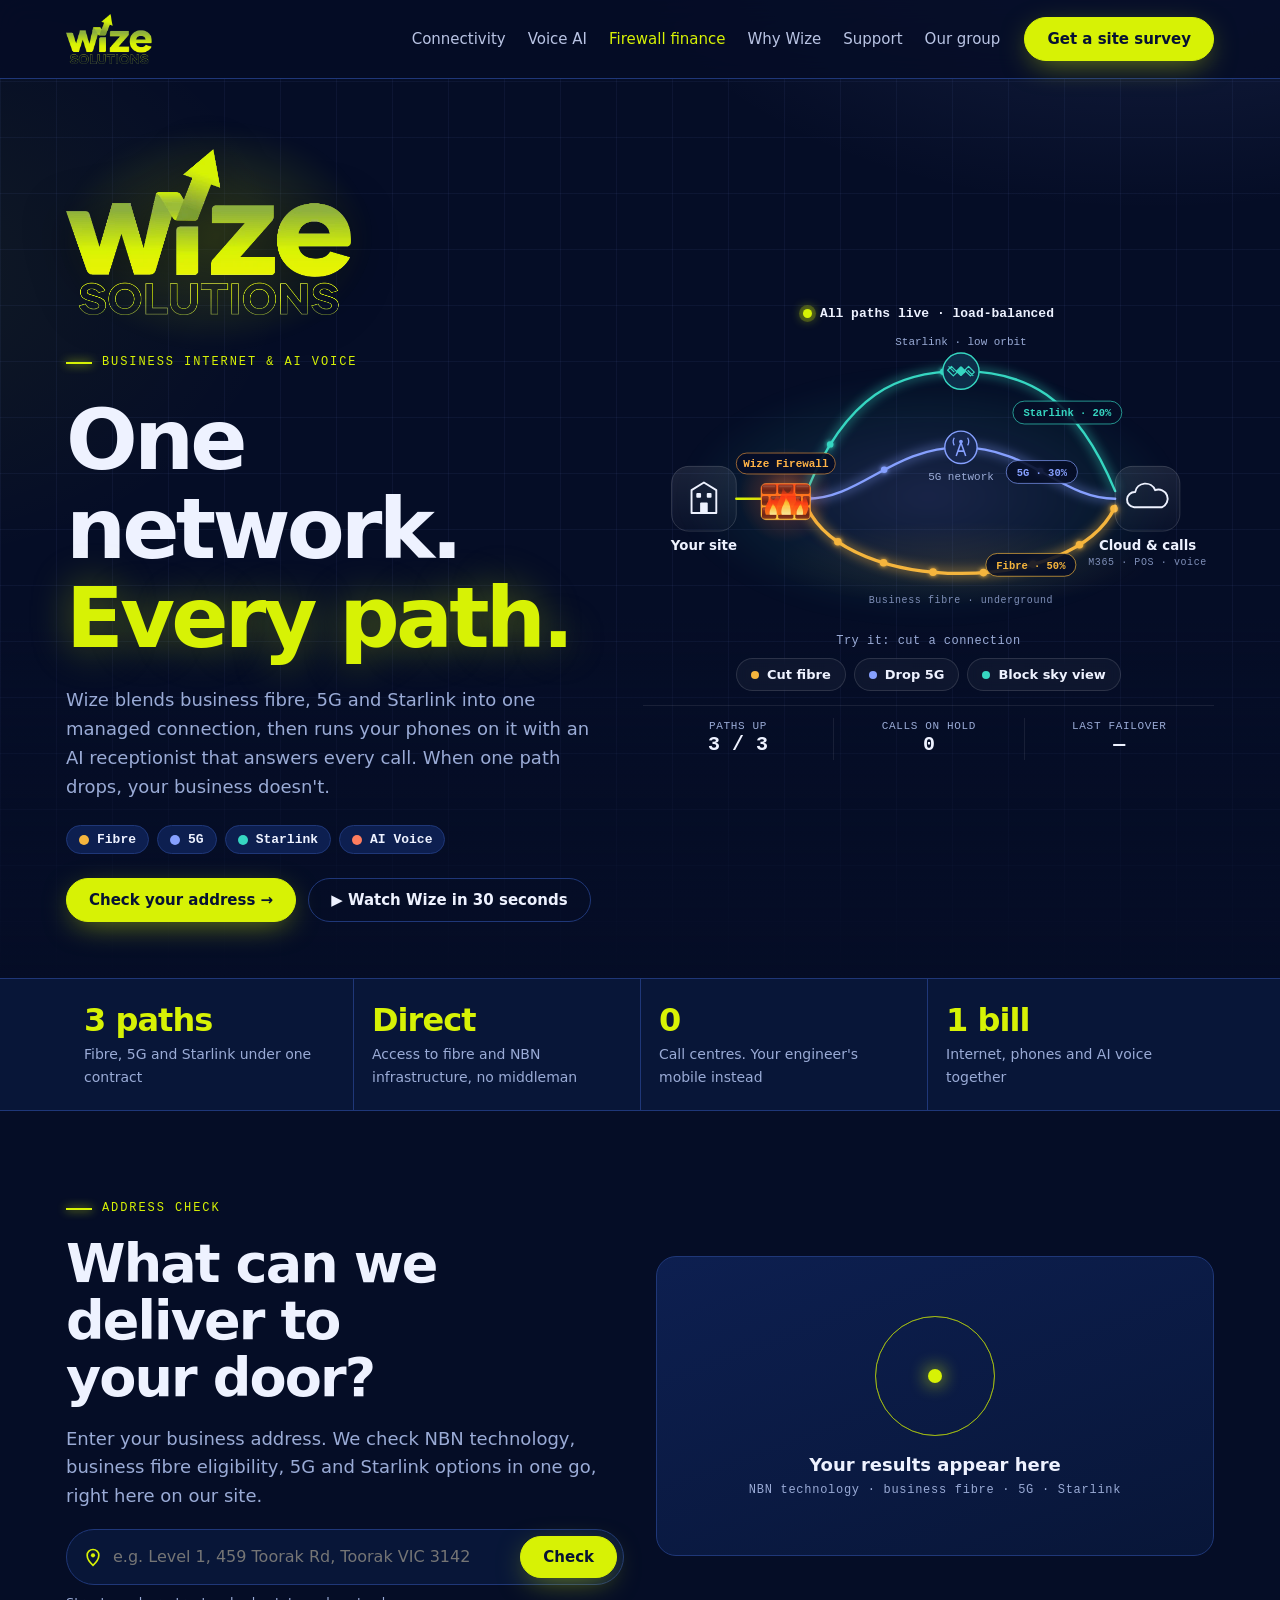
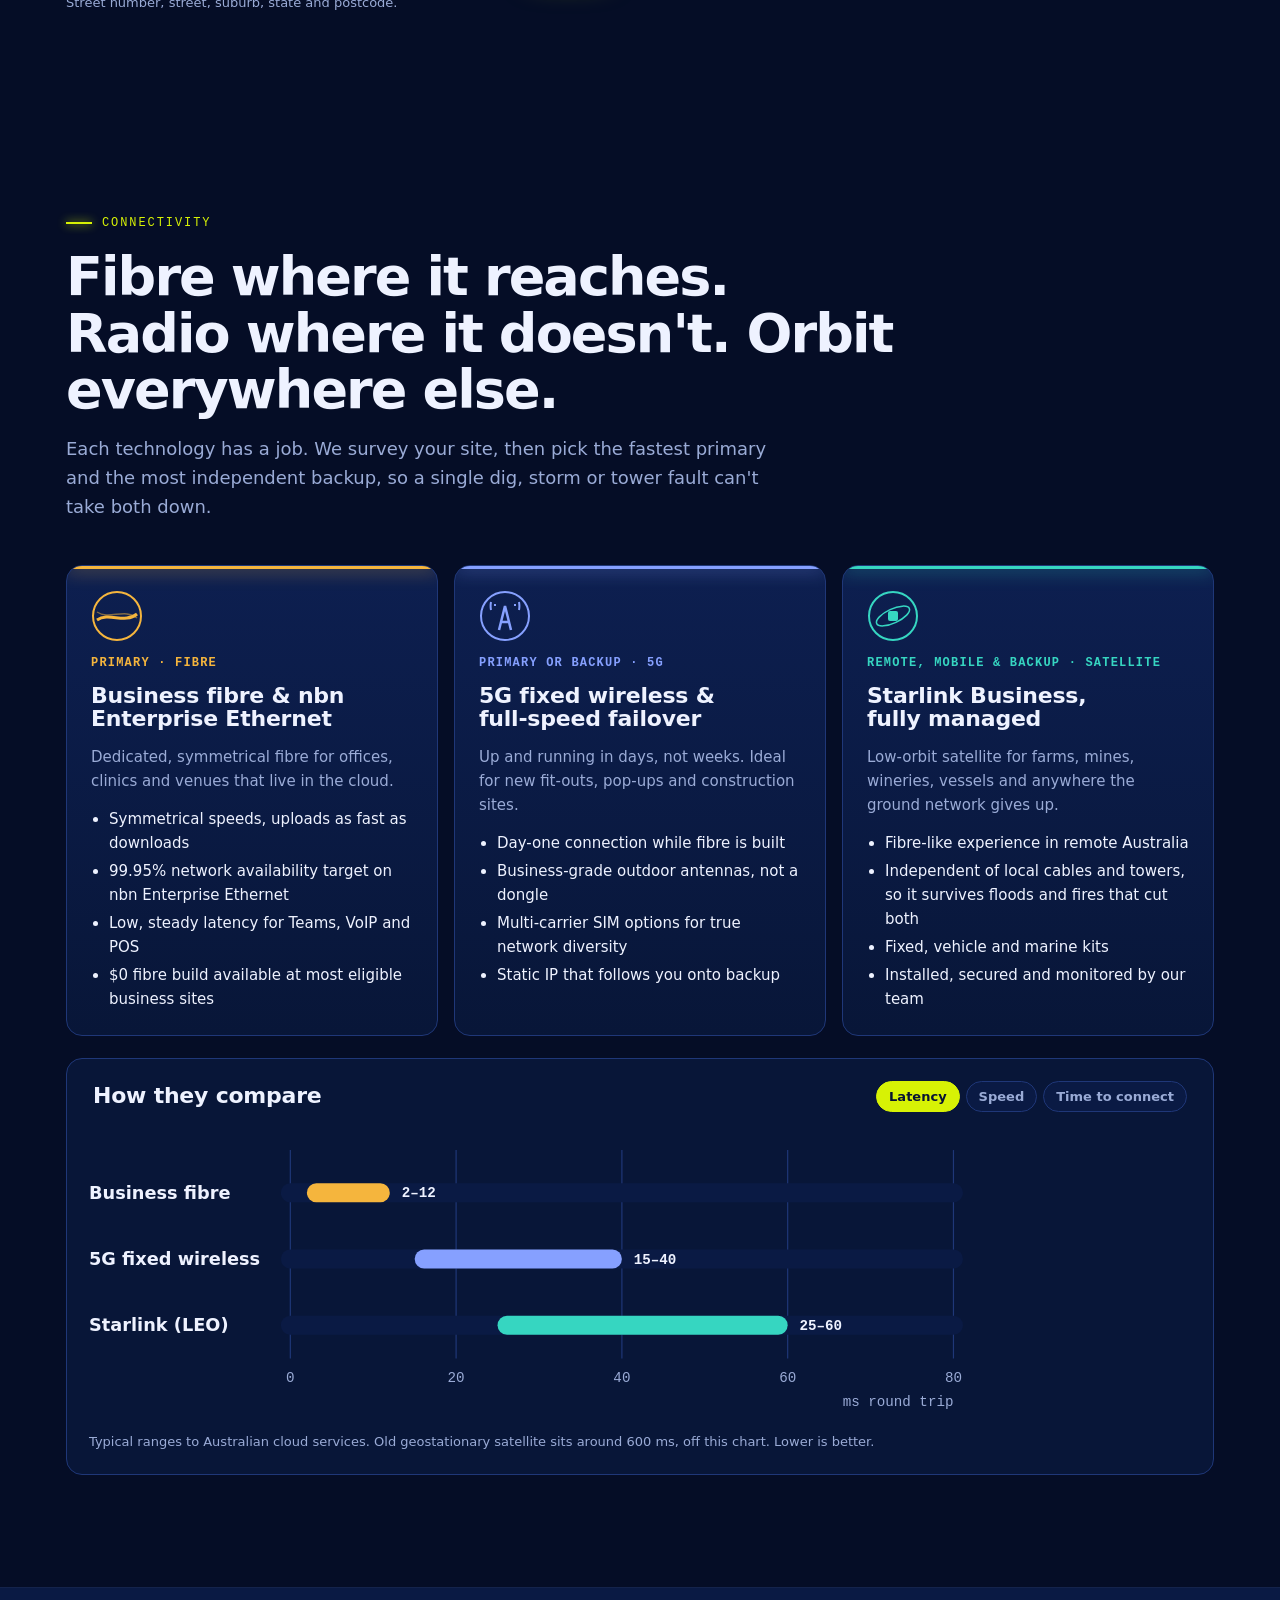
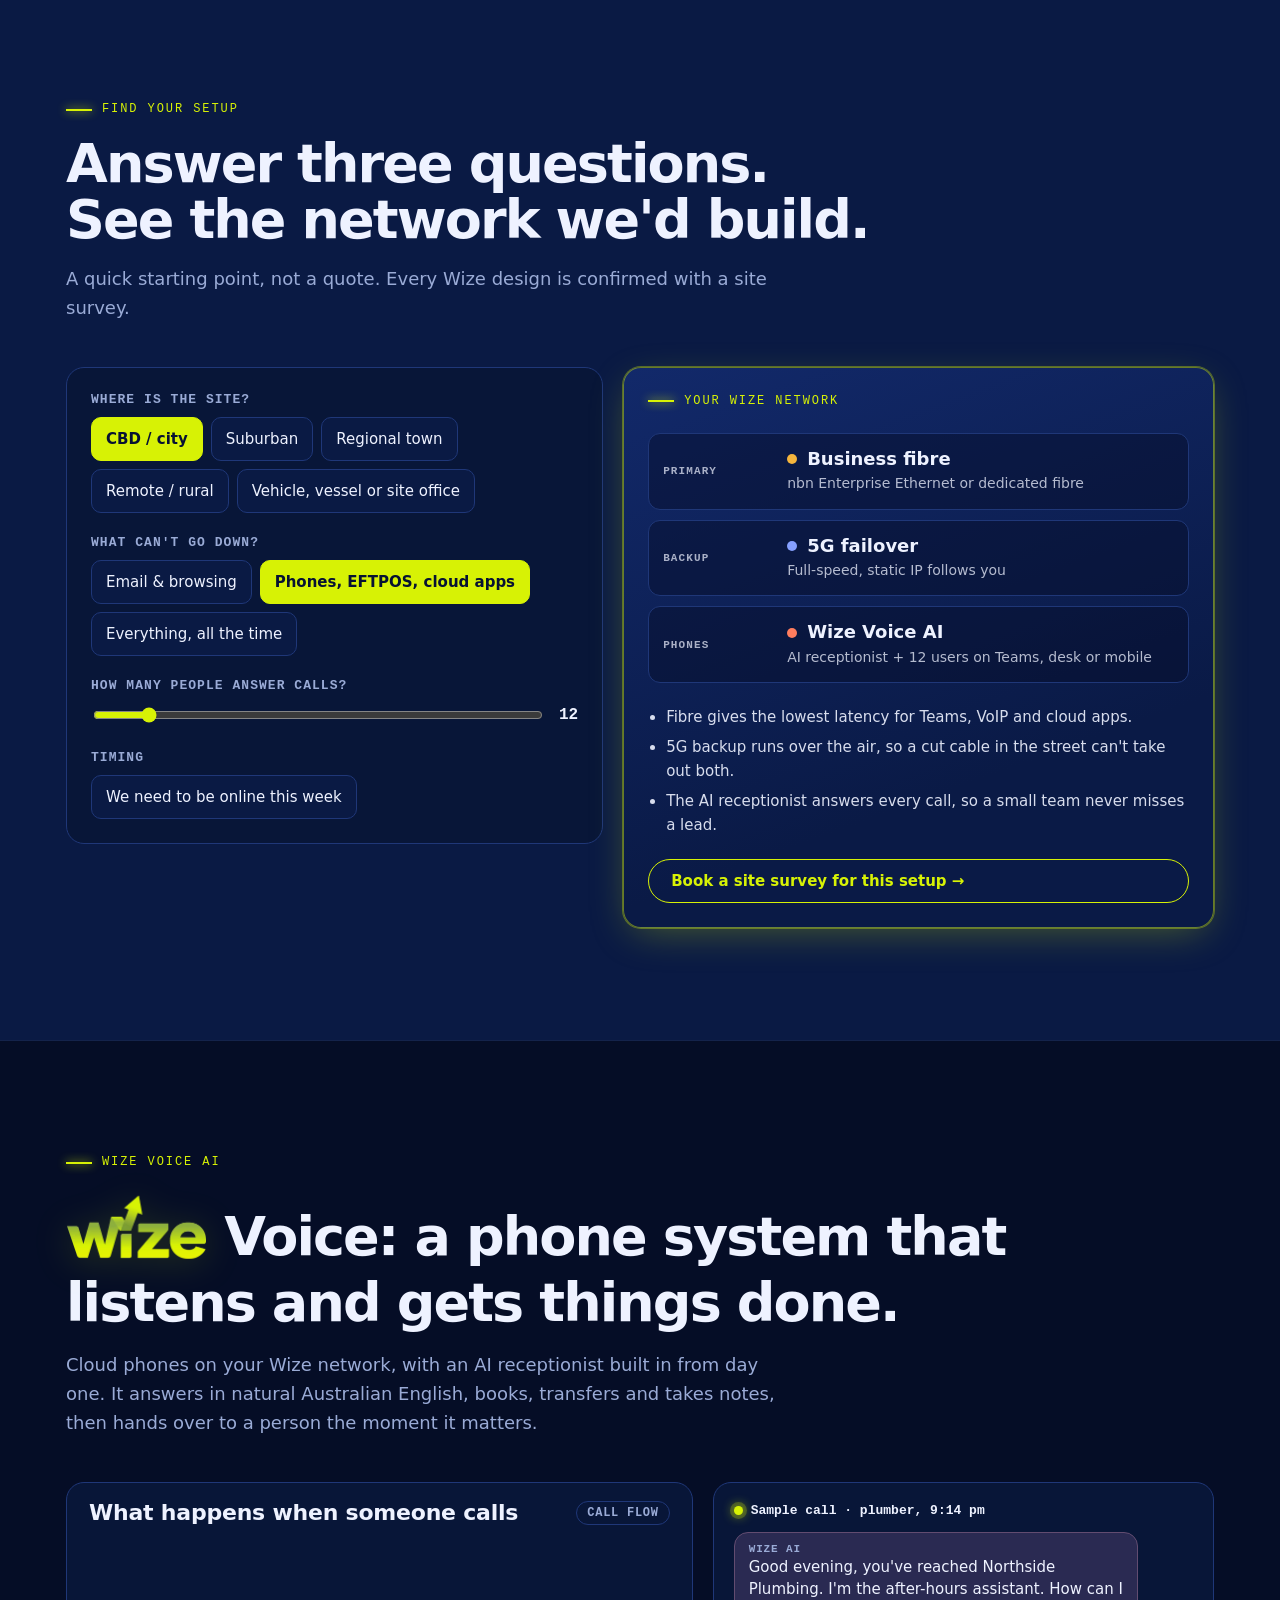
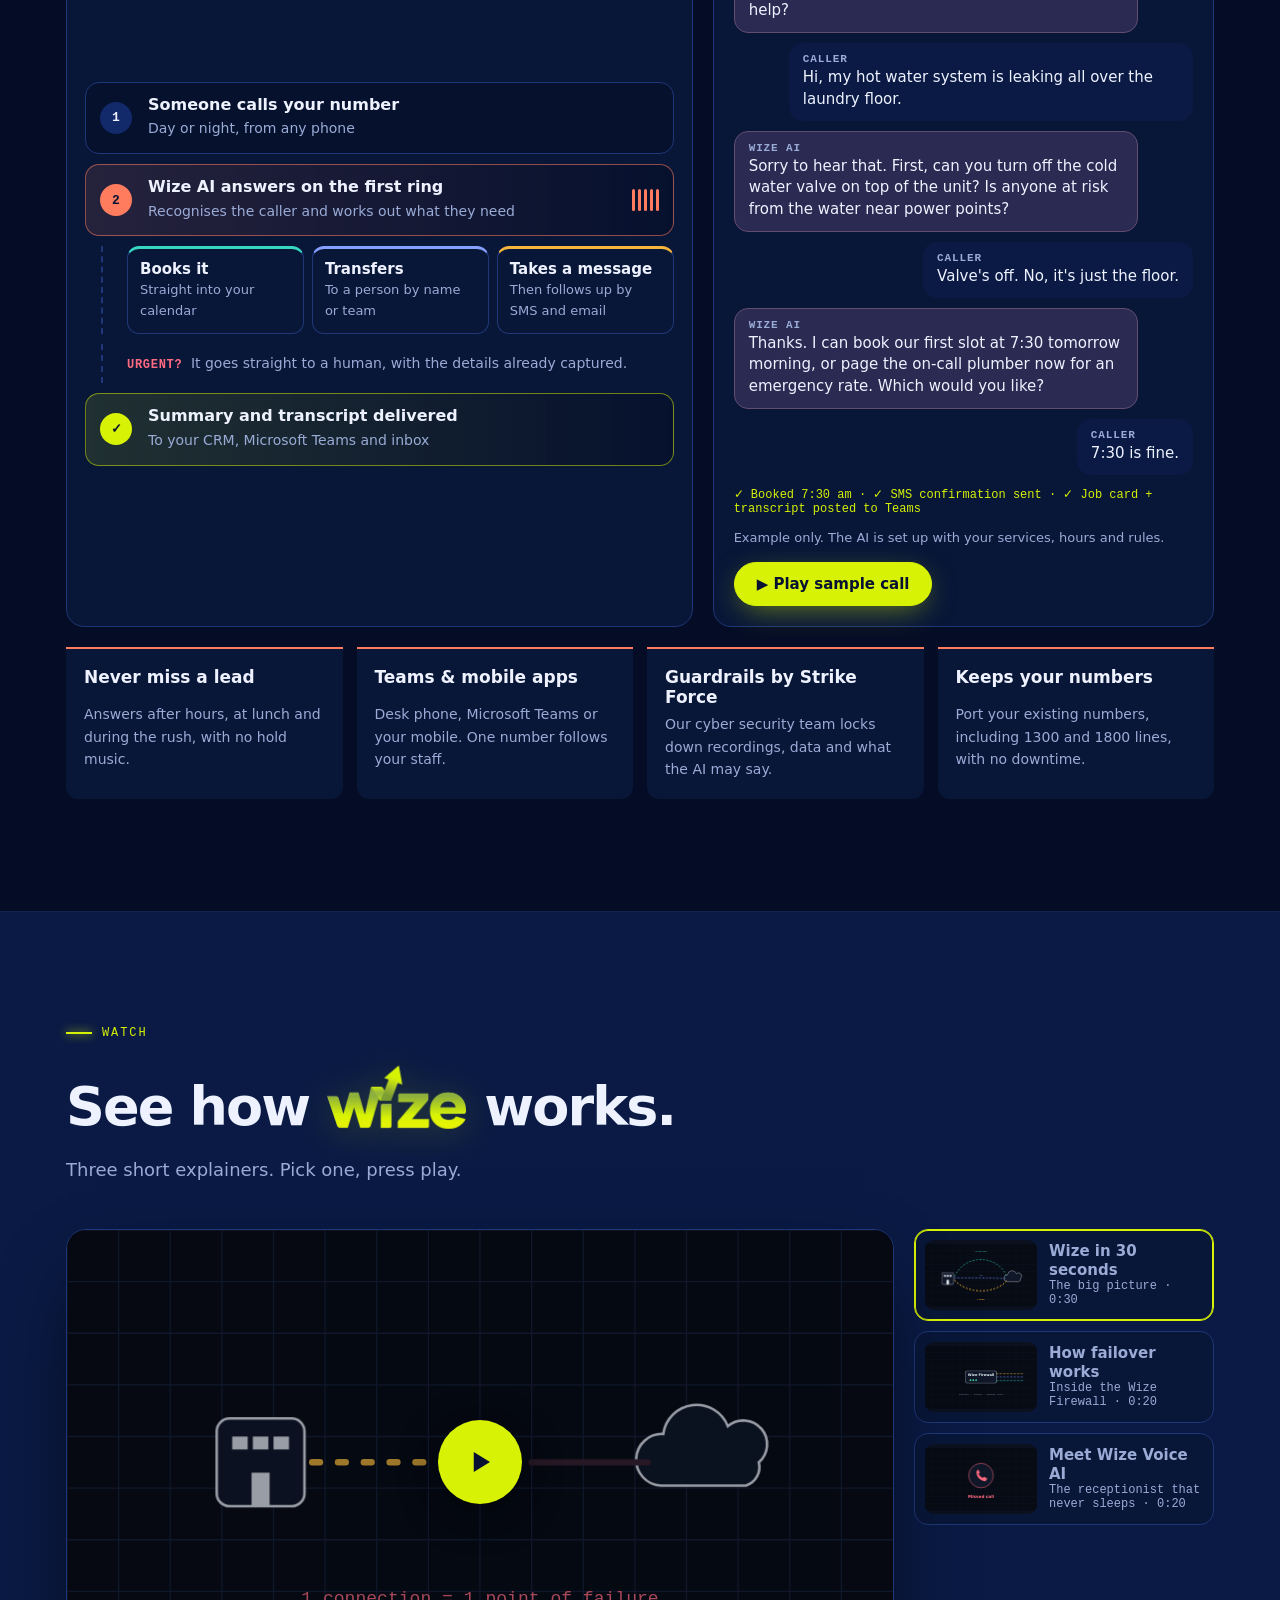
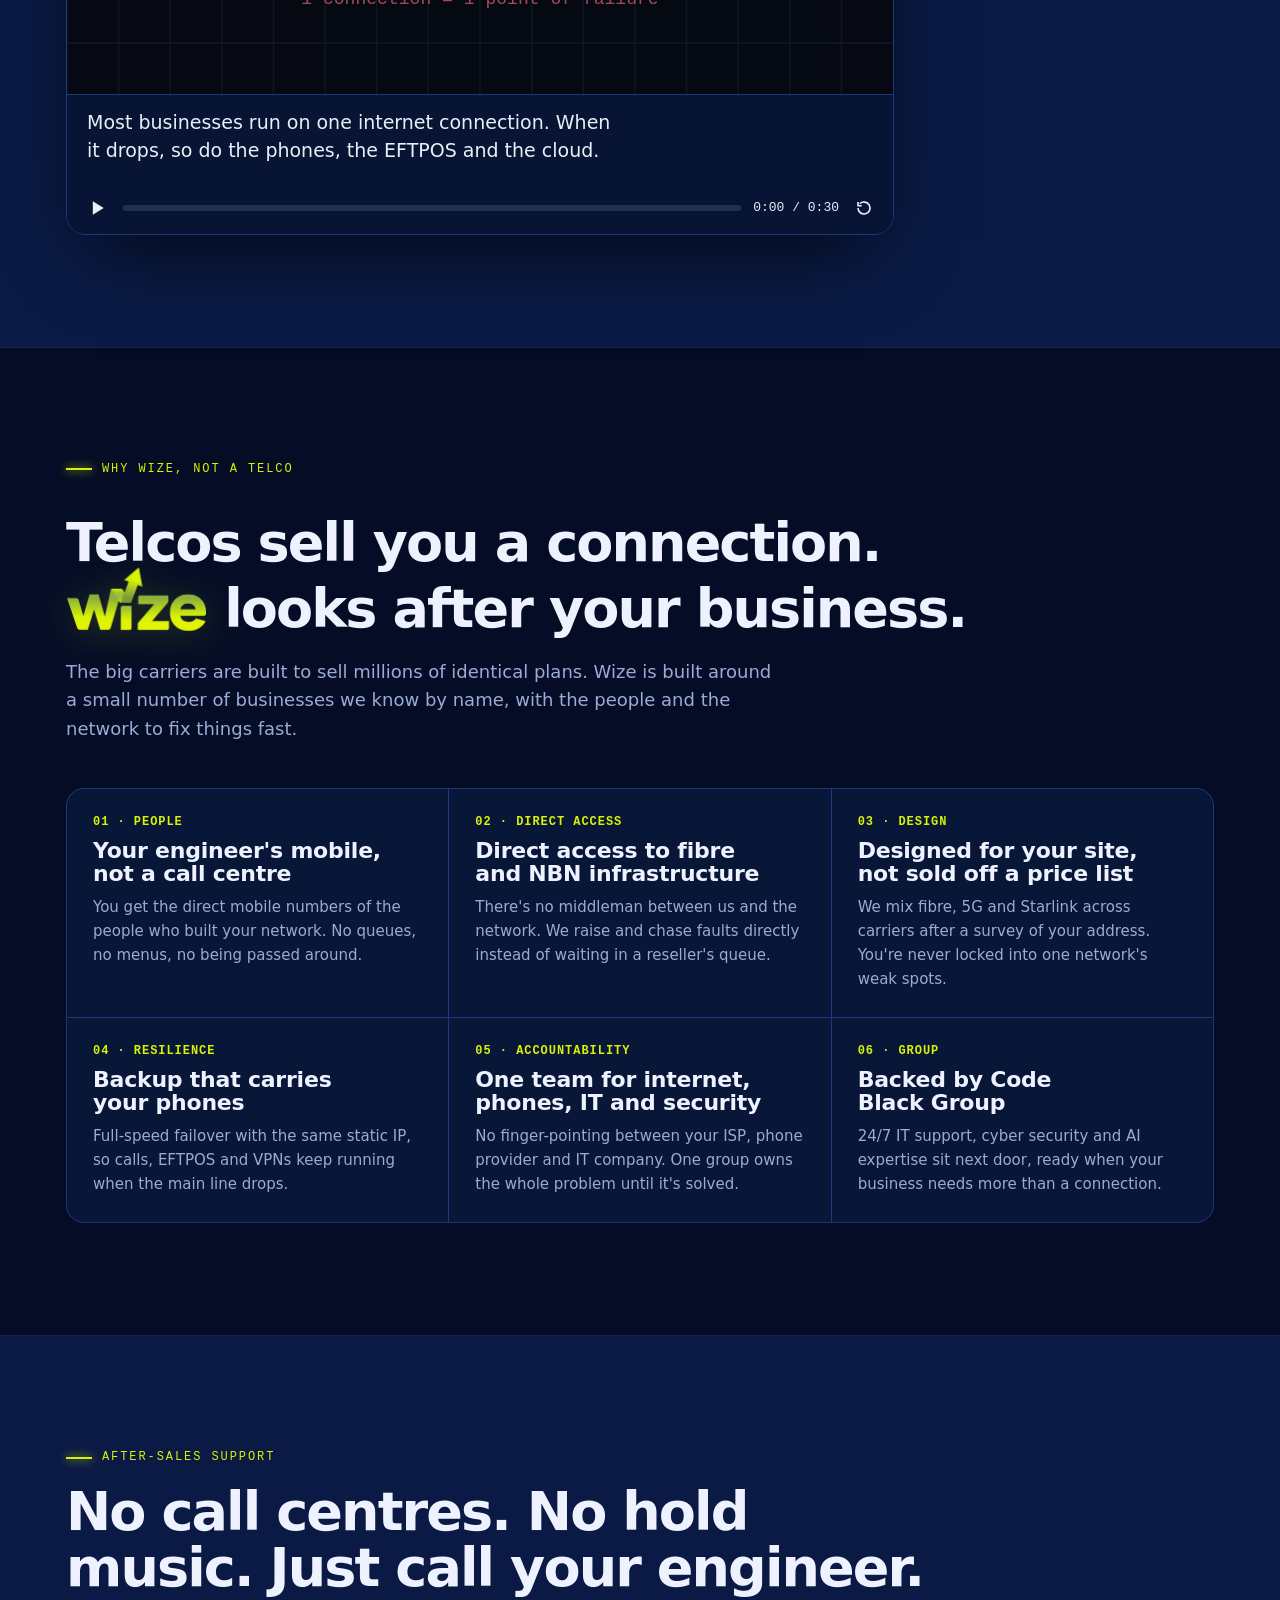
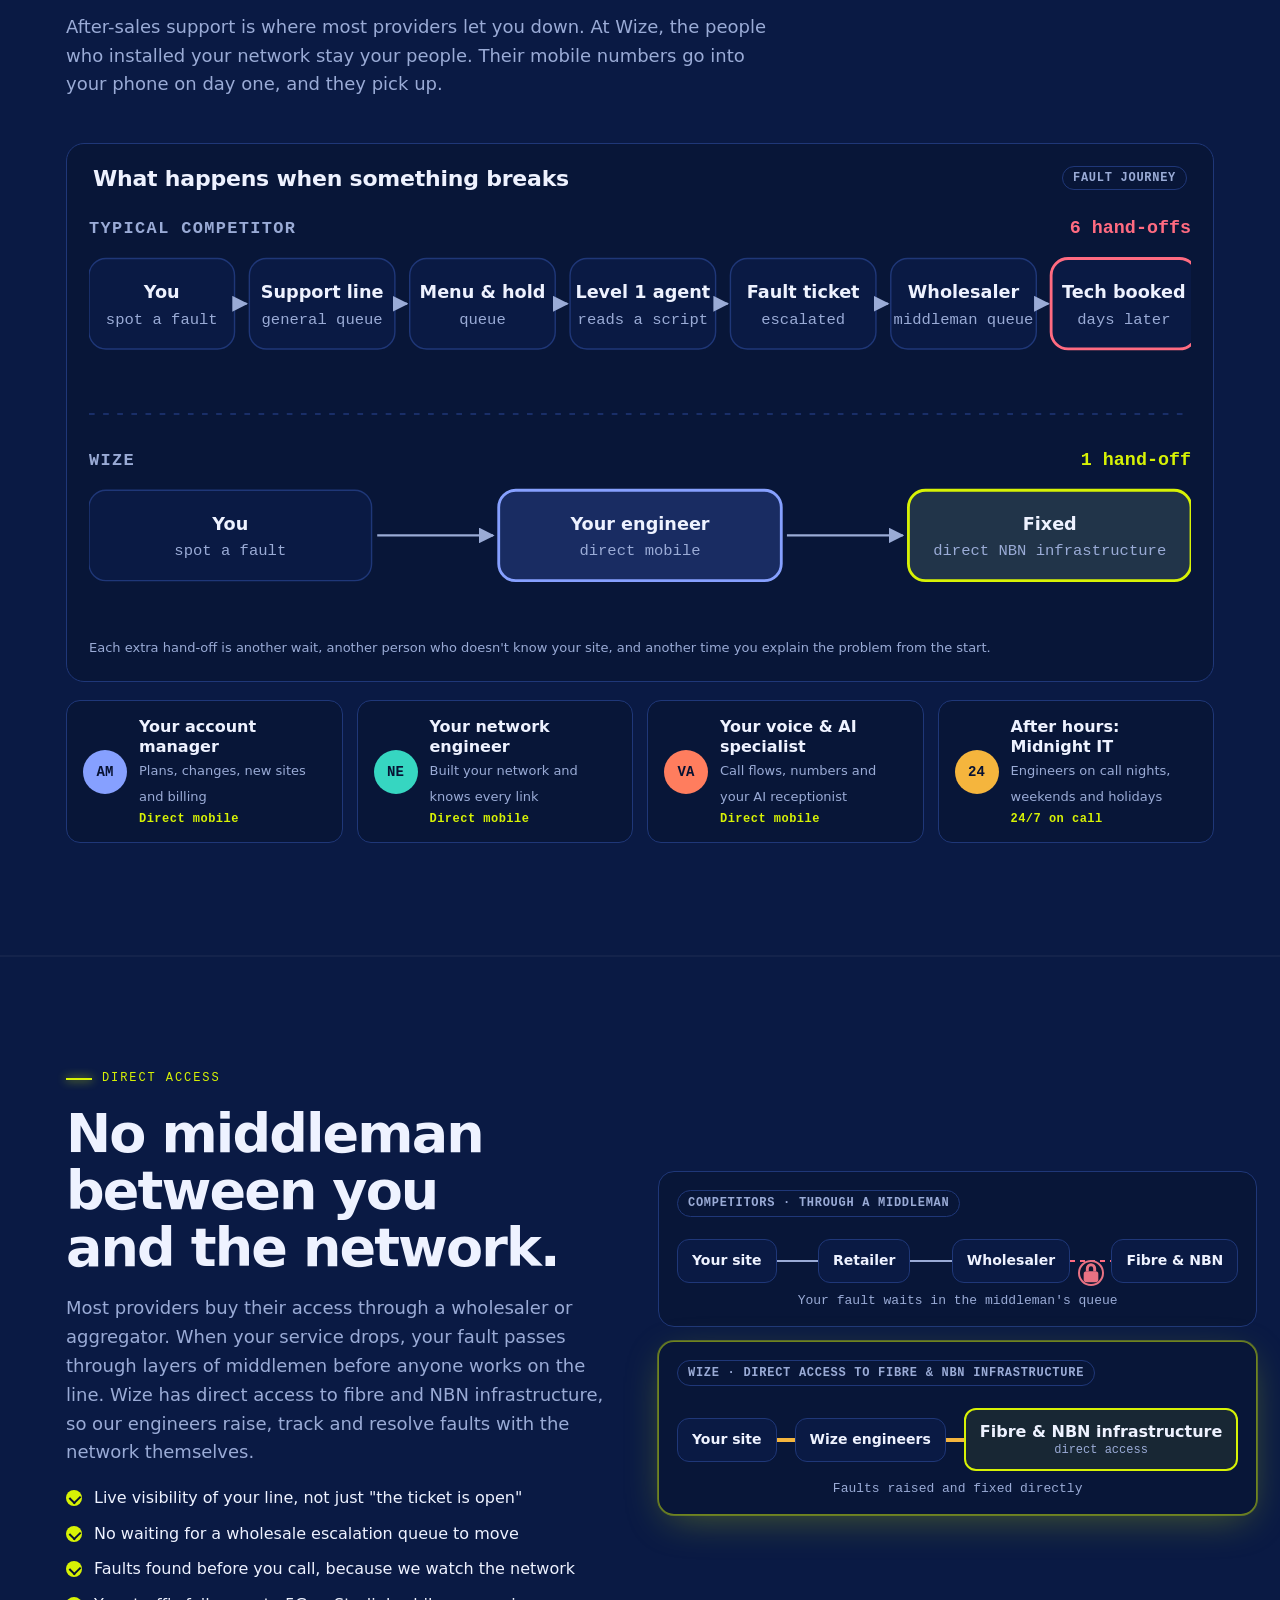
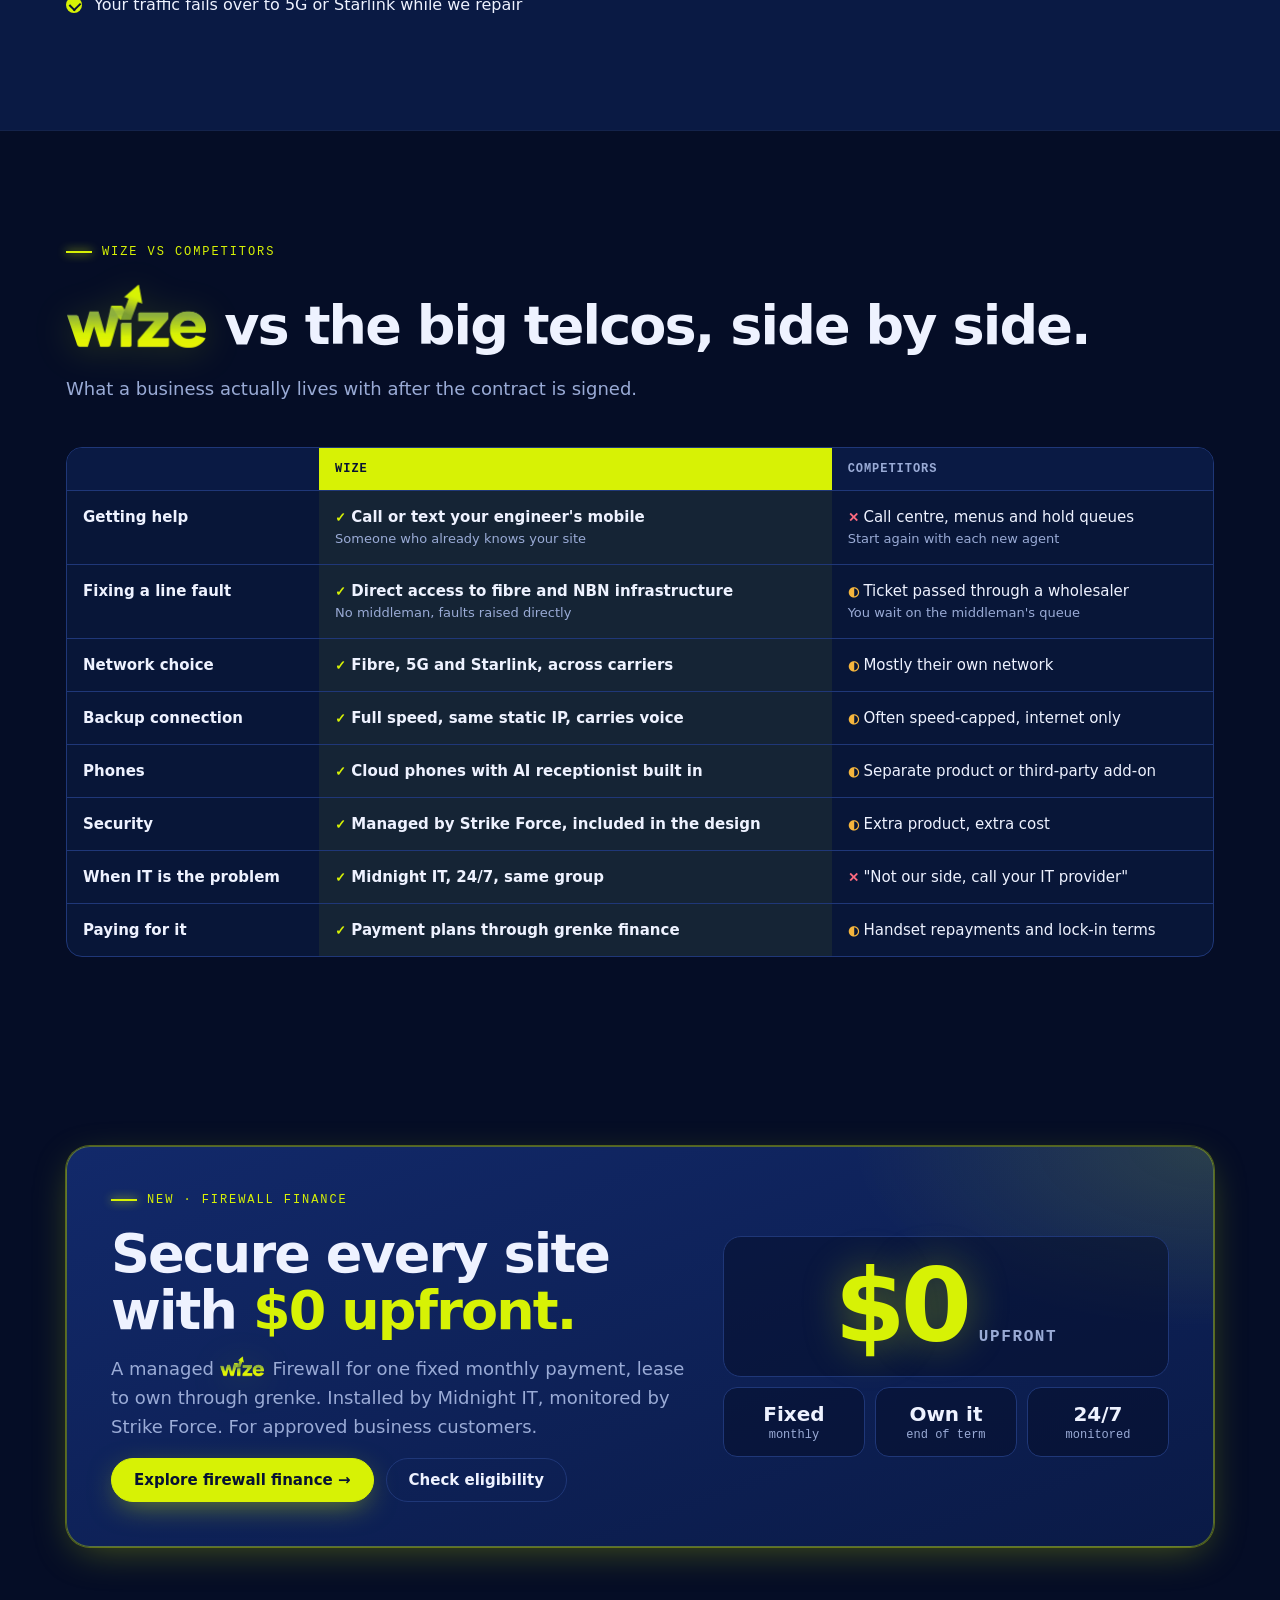
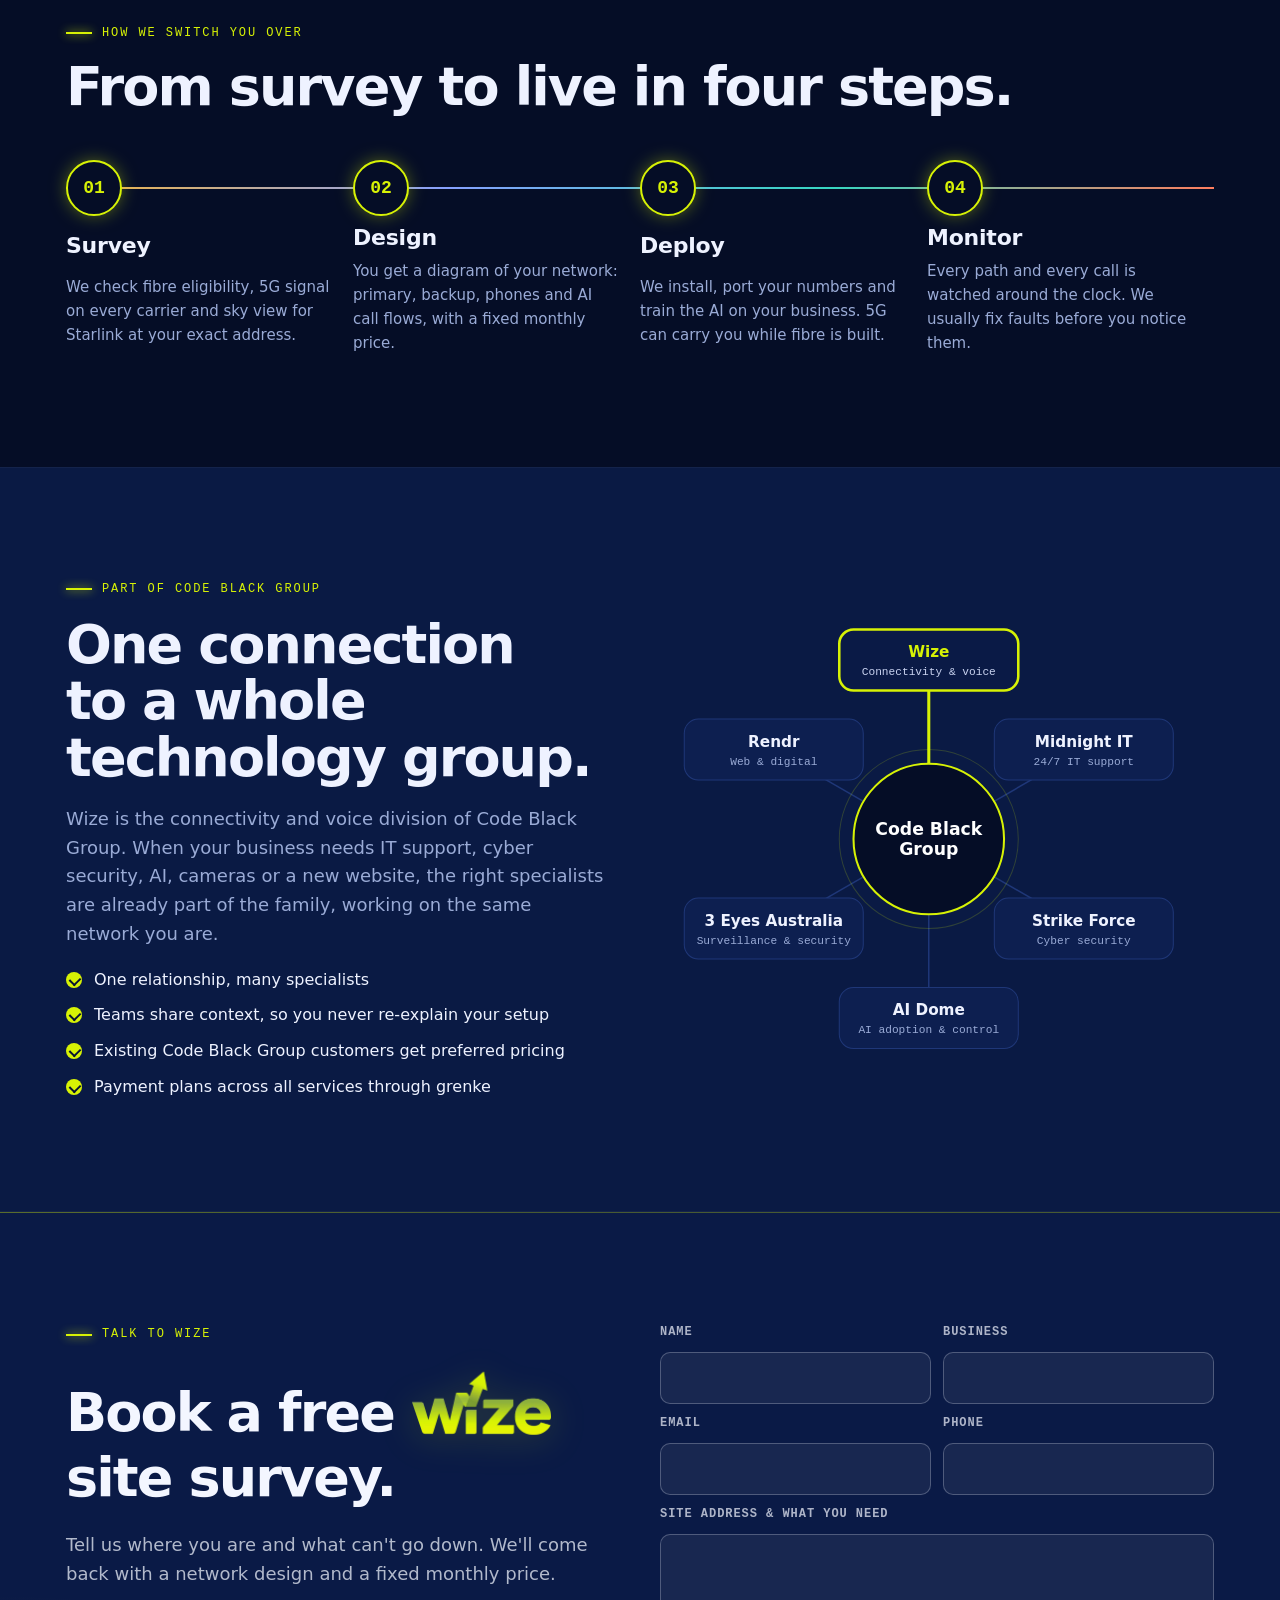
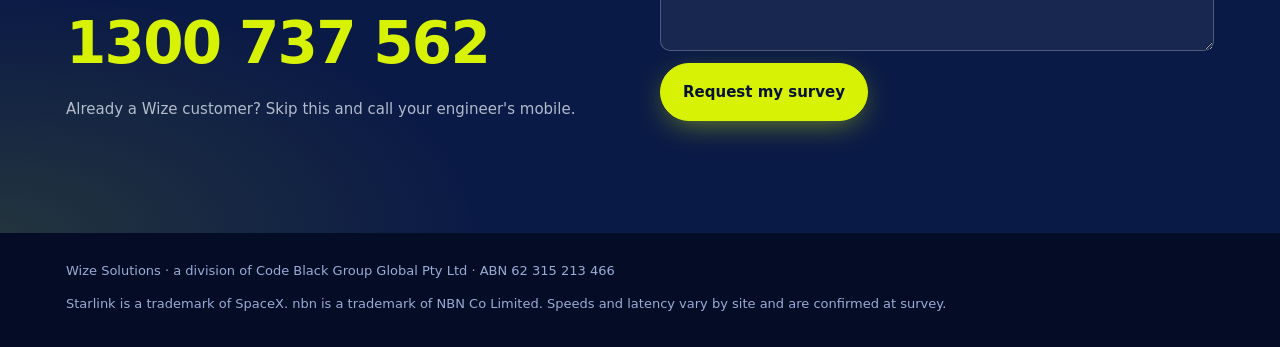
==== commit 221cb624: "Security: CSP with hashed inline scripts, referrer policy, anti-framing guard Co-Authored-By: Claude" ====
--- a/index.html
+++ b/index.html
@@ -3,6 +3,11 @@
 <head>
 <meta charset="utf-8">
 <meta name="viewport" content="width=device-width,initial-scale=1,viewport-fit=cover">
+<!-- security:start -->
+<meta http-equiv="Content-Security-Policy" content="default-src 'self'; script-src 'self' 'sha256-OtvtD27j4sGvr8uqBoiZr8A+oQMGTybpUXRuDLUyrws='; style-src 'self' 'unsafe-inline' https://fonts.googleapis.com; font-src 'self' data: https://fonts.gstatic.com; img-src 'self' data: blob:; media-src 'self' blob:; connect-src 'self'; worker-src 'self' blob:; frame-src 'none'; object-src 'none'; base-uri 'self'; form-action 'self' mailto:; upgrade-insecure-requests">
+<meta name="referrer" content="strict-origin-when-cross-origin">
+<script src="assets/guard.js"></script>
+<!-- security:end -->
 <meta name="description" content="Wize Solutions: business fibre, 5G and Starlink as one managed network, with AI-powered phones and direct-to-engineer support. Part of Code Black Group.">
 <meta name="theme-color" content="#050d26">
 <style>:root{padding-top:env(safe-area-inset-top,0px);padding-bottom:env(safe-area-inset-bottom,0px)}body{margin:0}img{max-width:100%}[hidden]{display:none!important}html{scroll-behavior:smooth;scroll-padding-top:84px}</style>
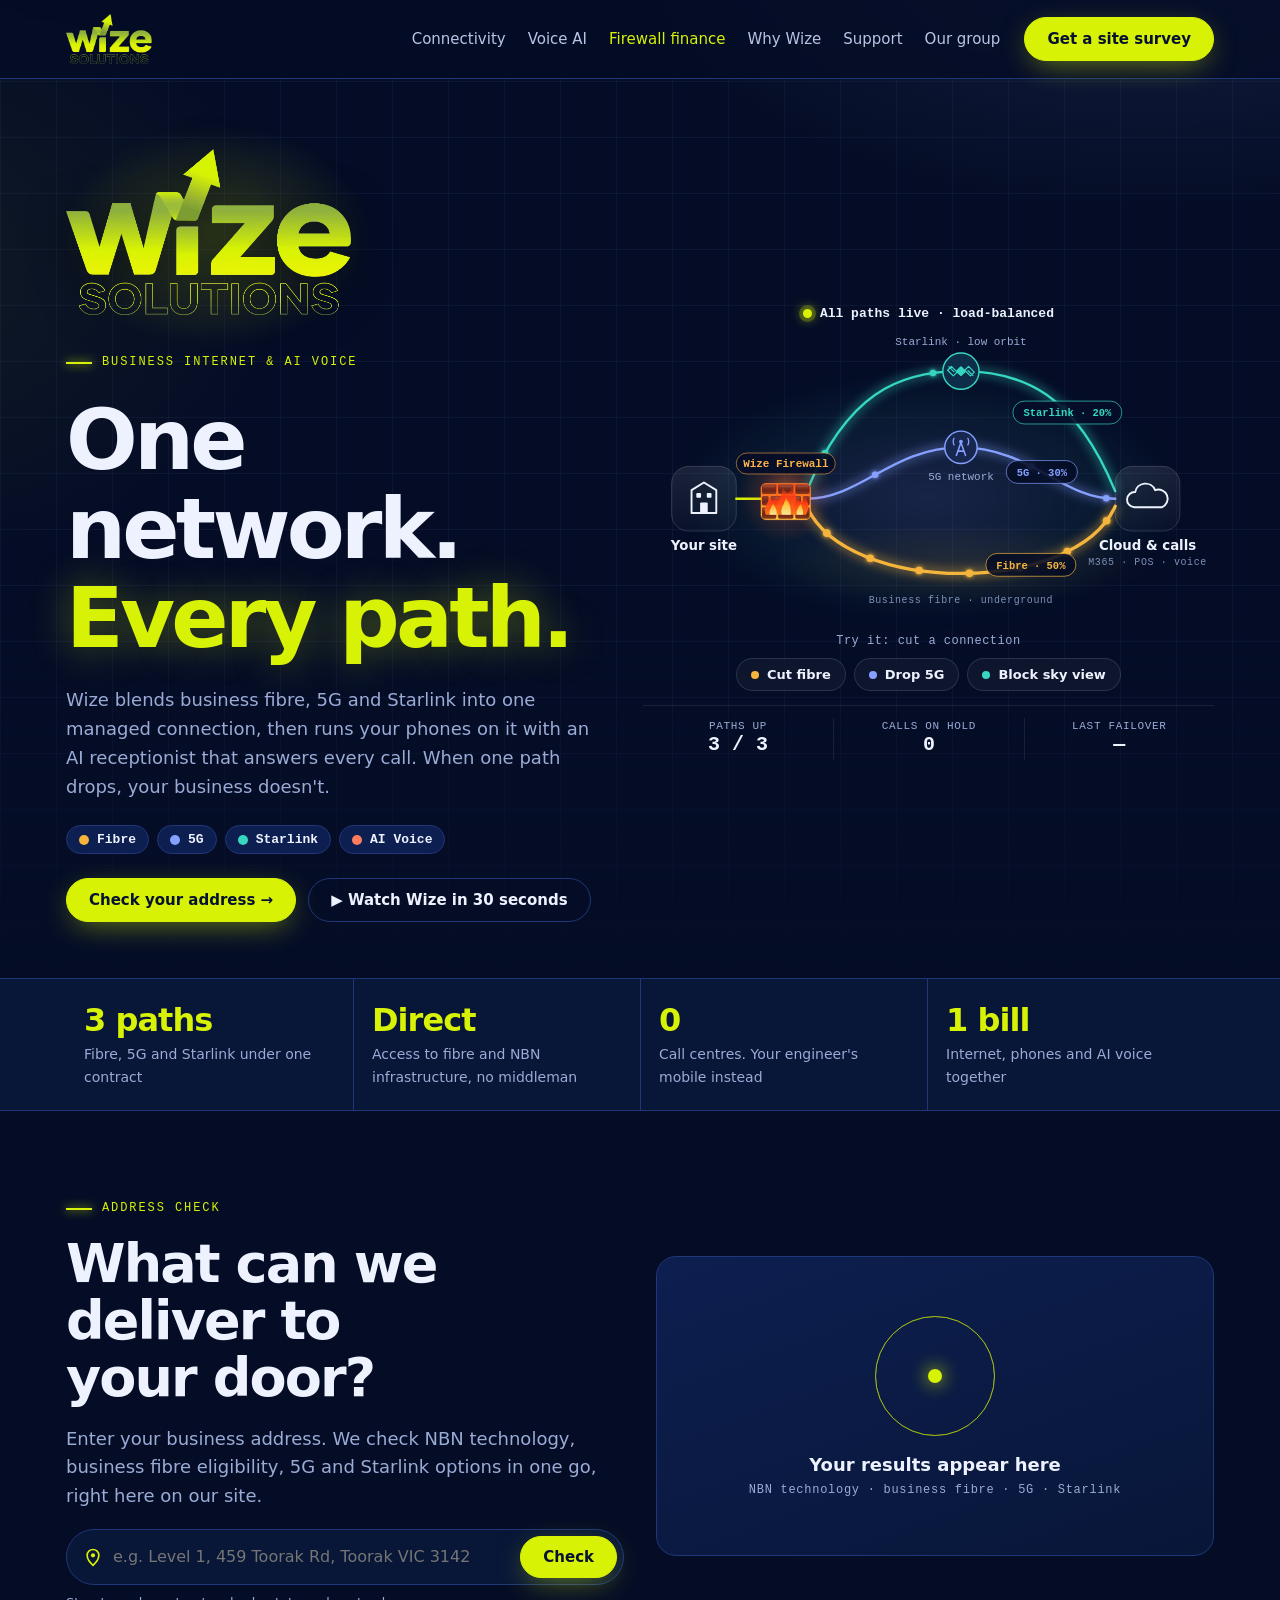
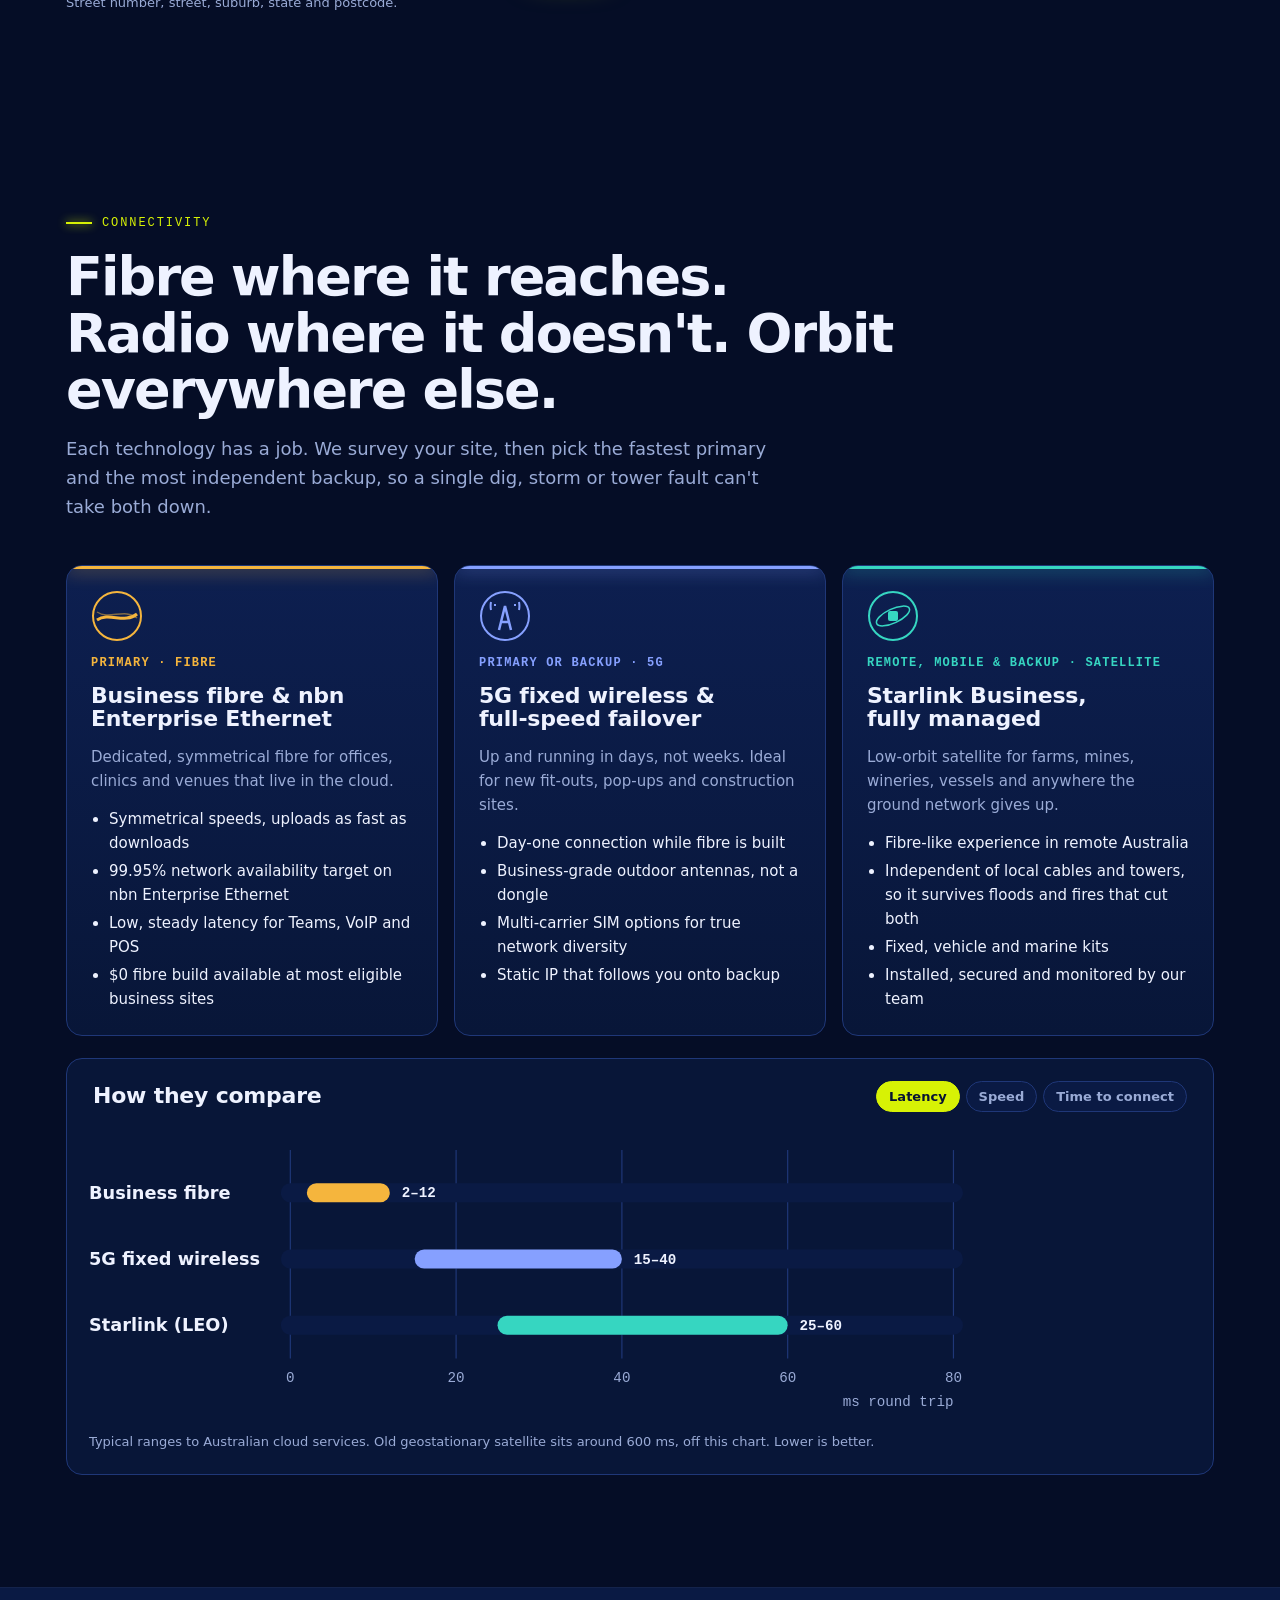
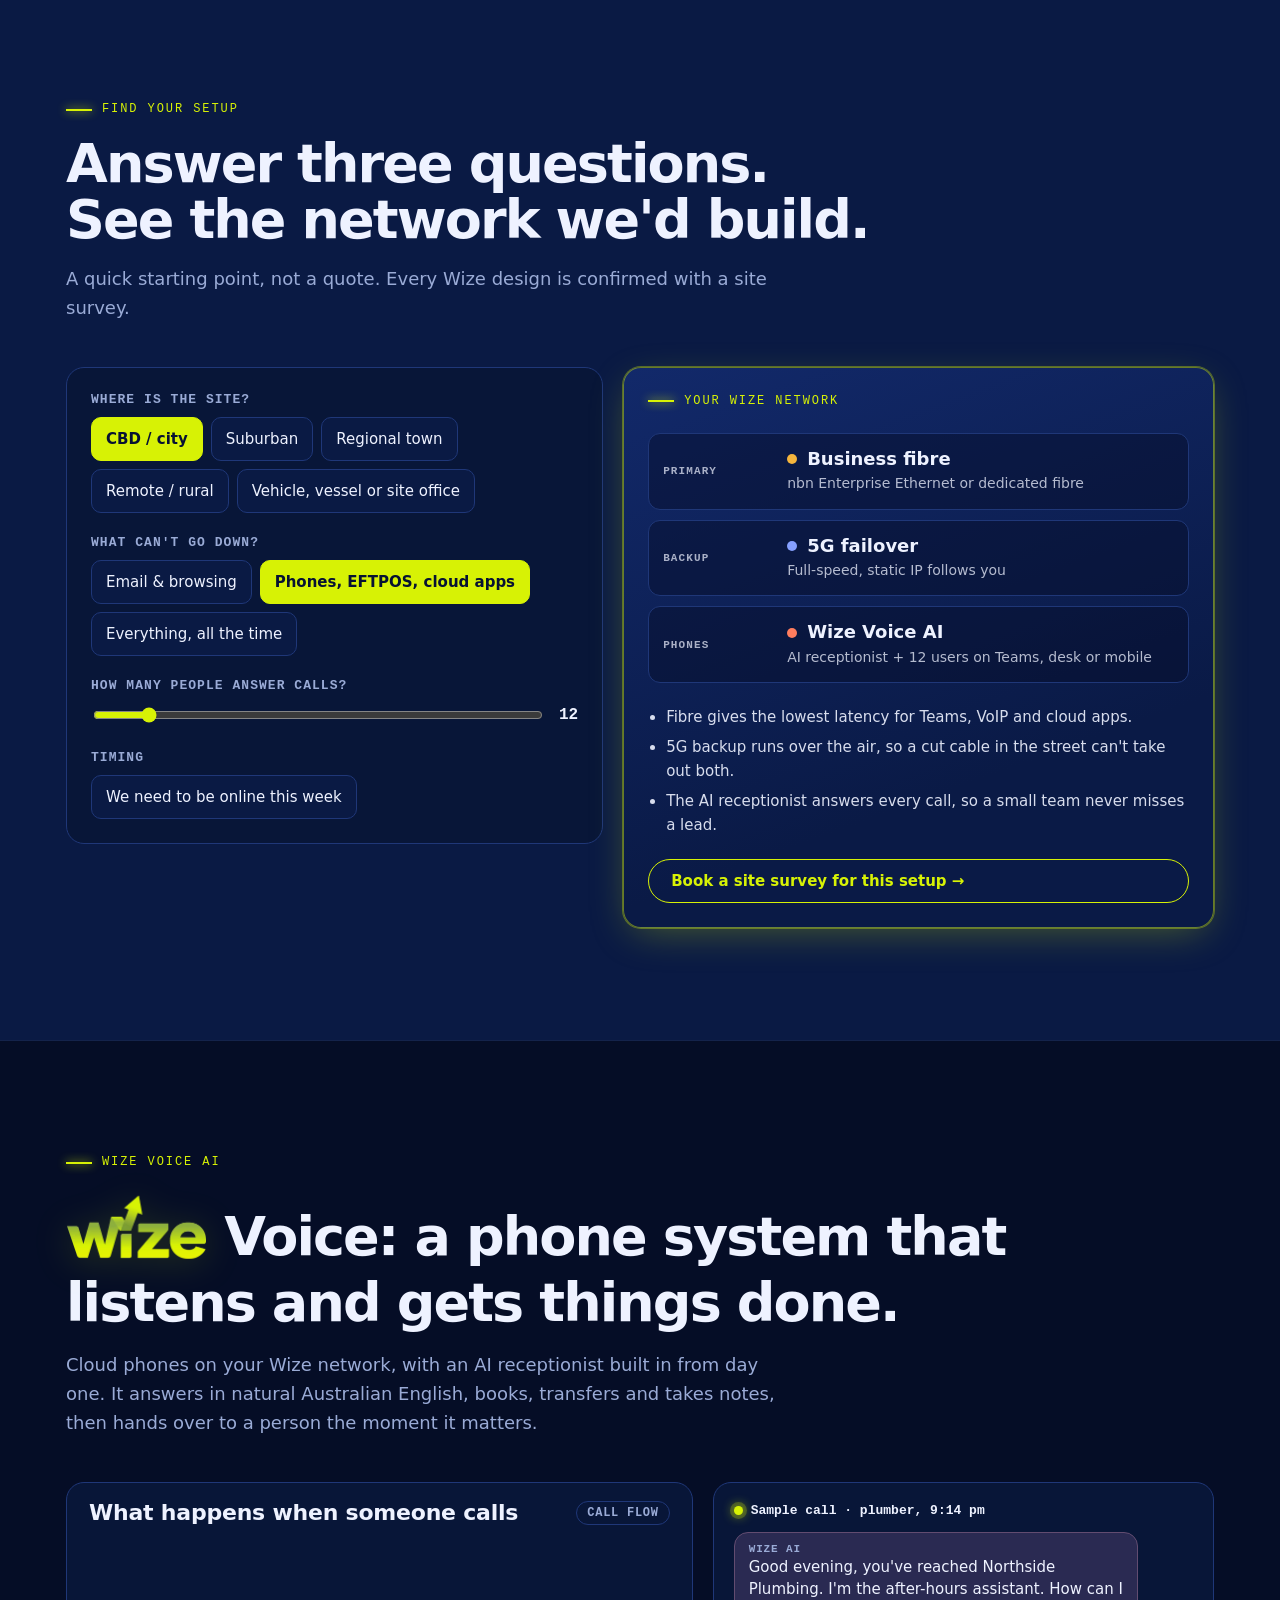
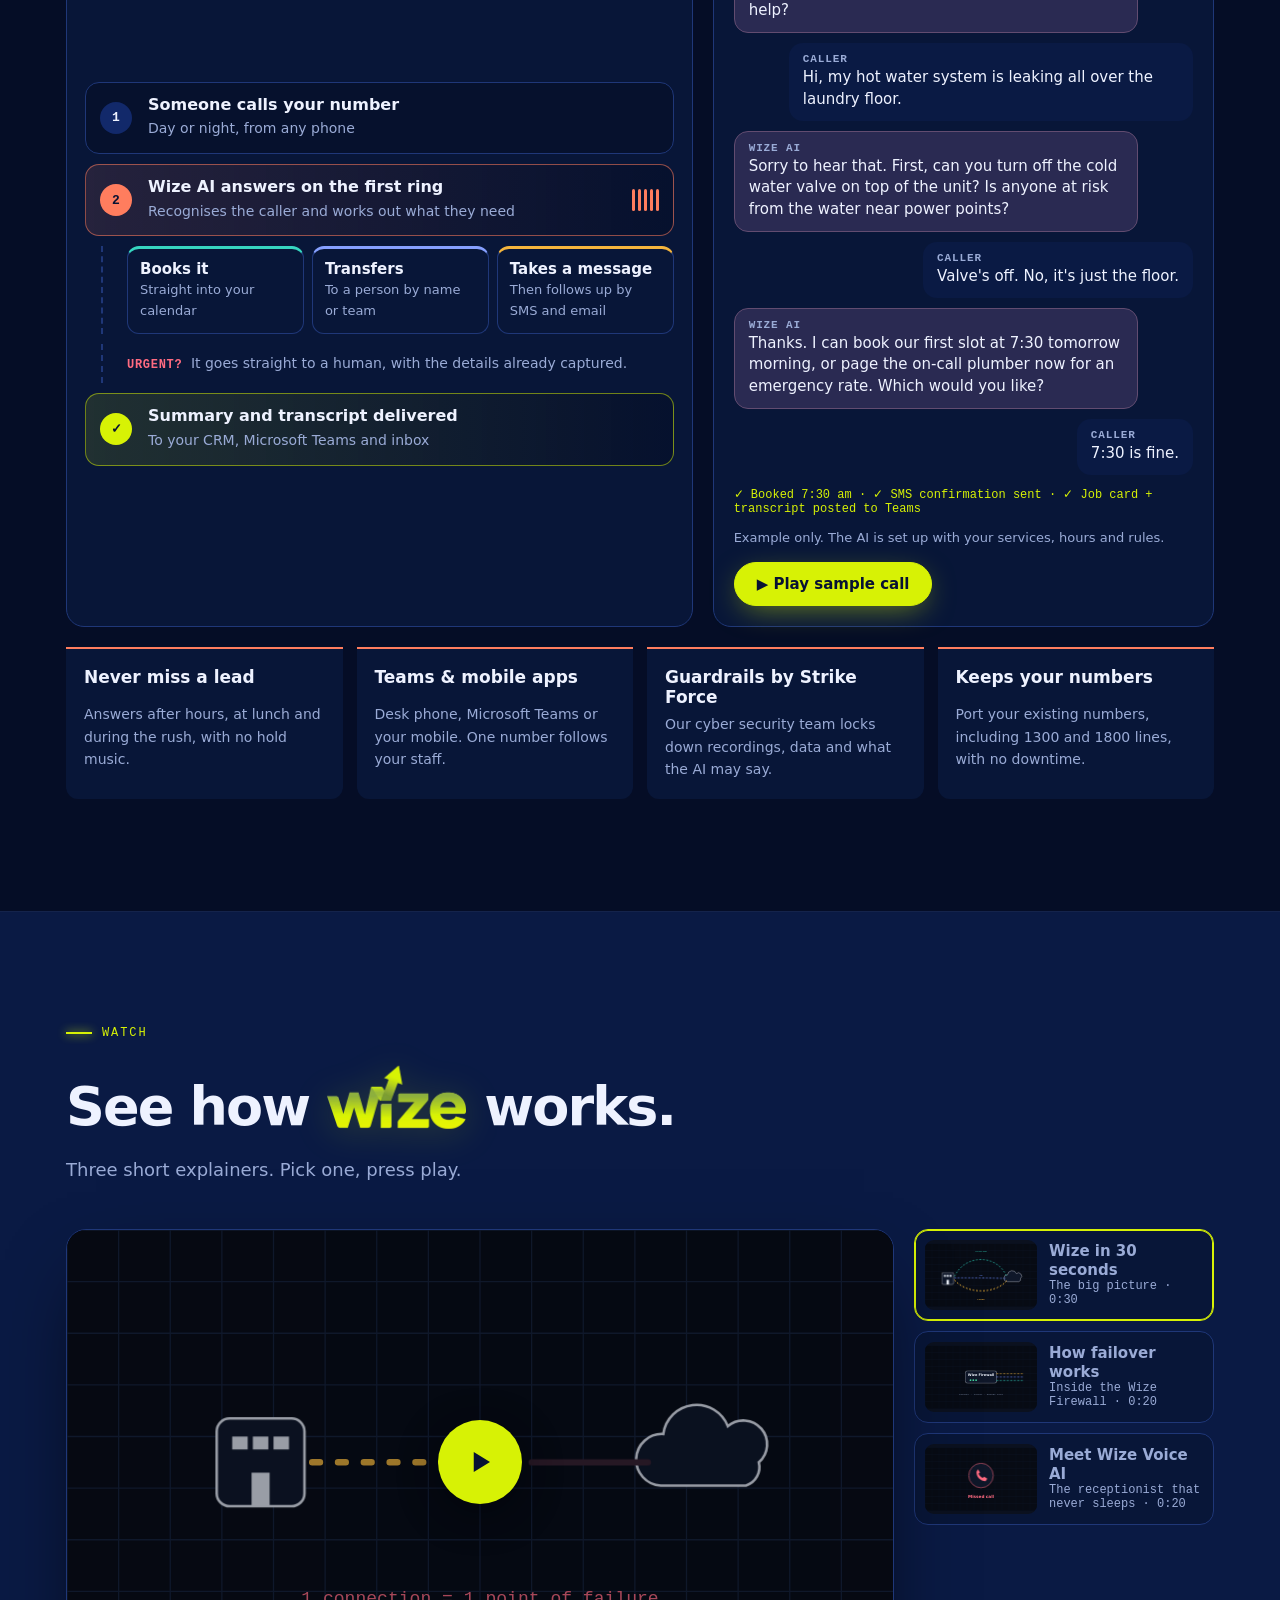
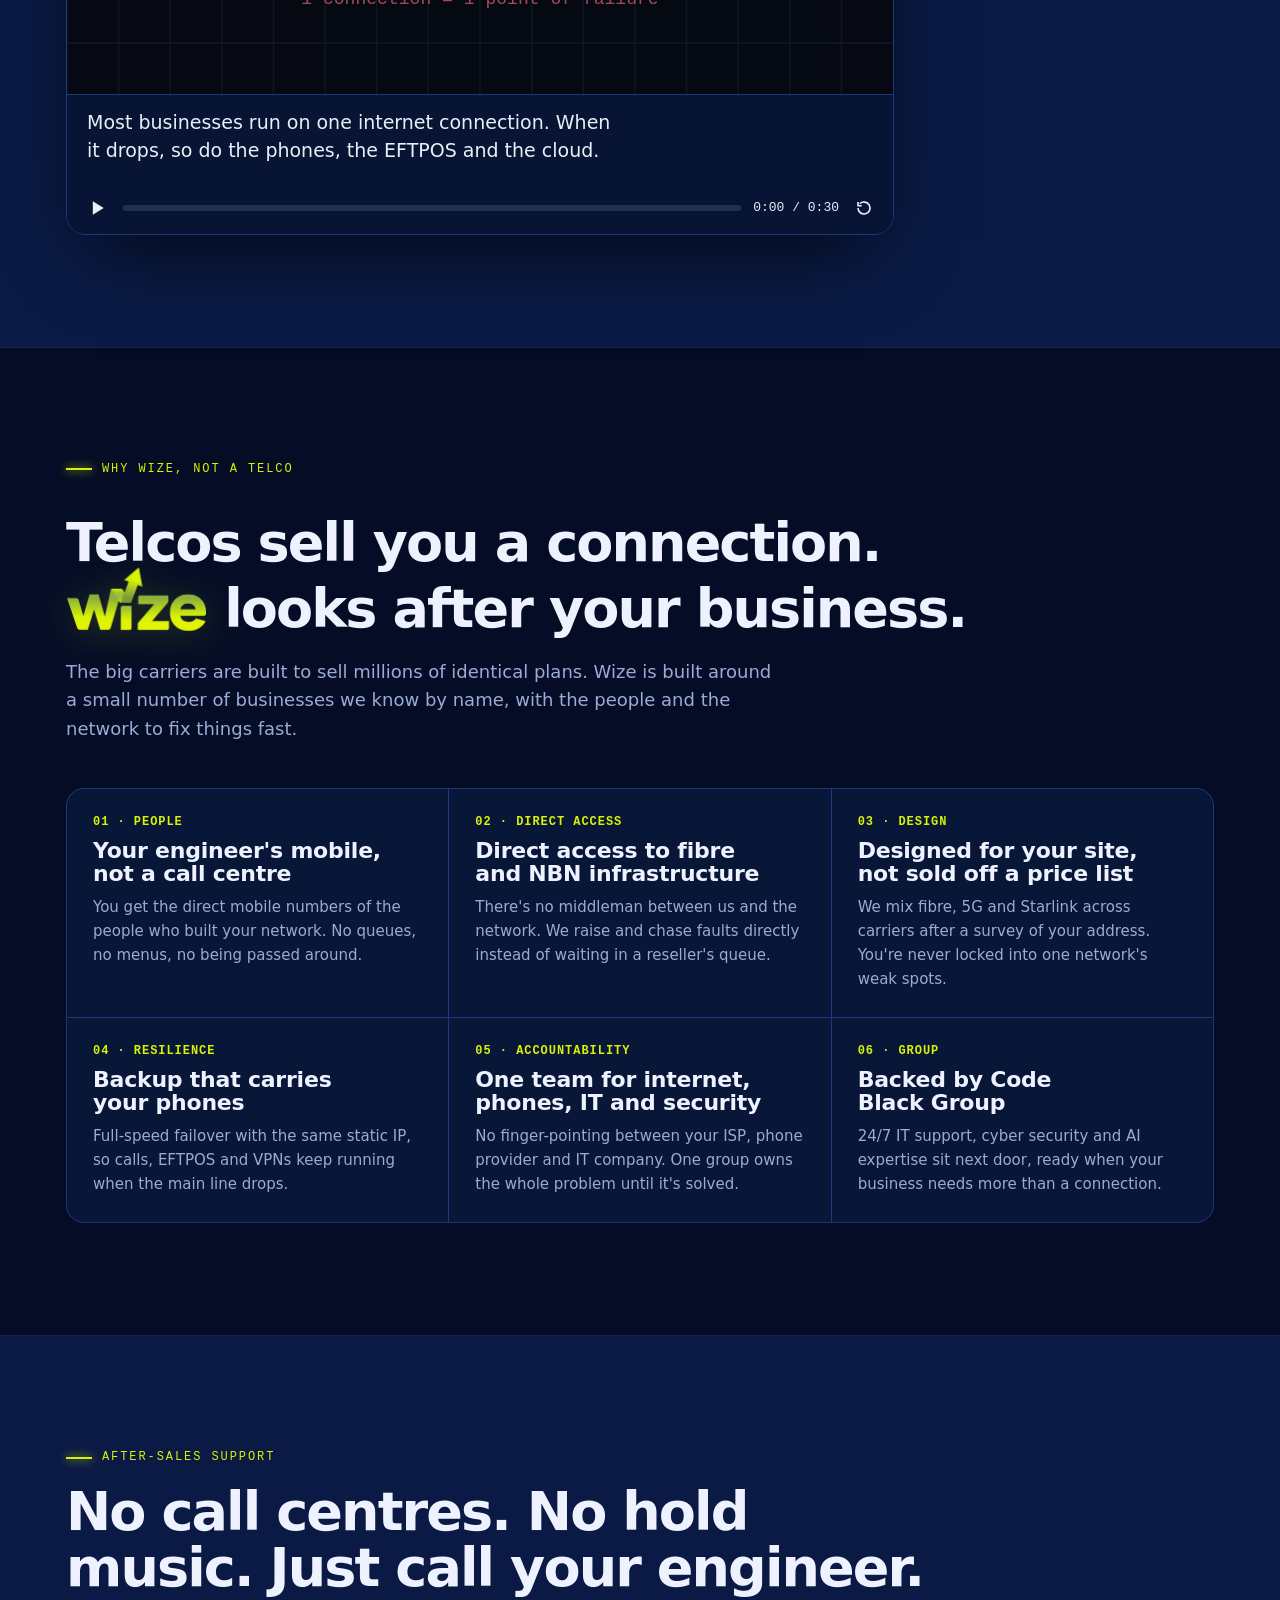
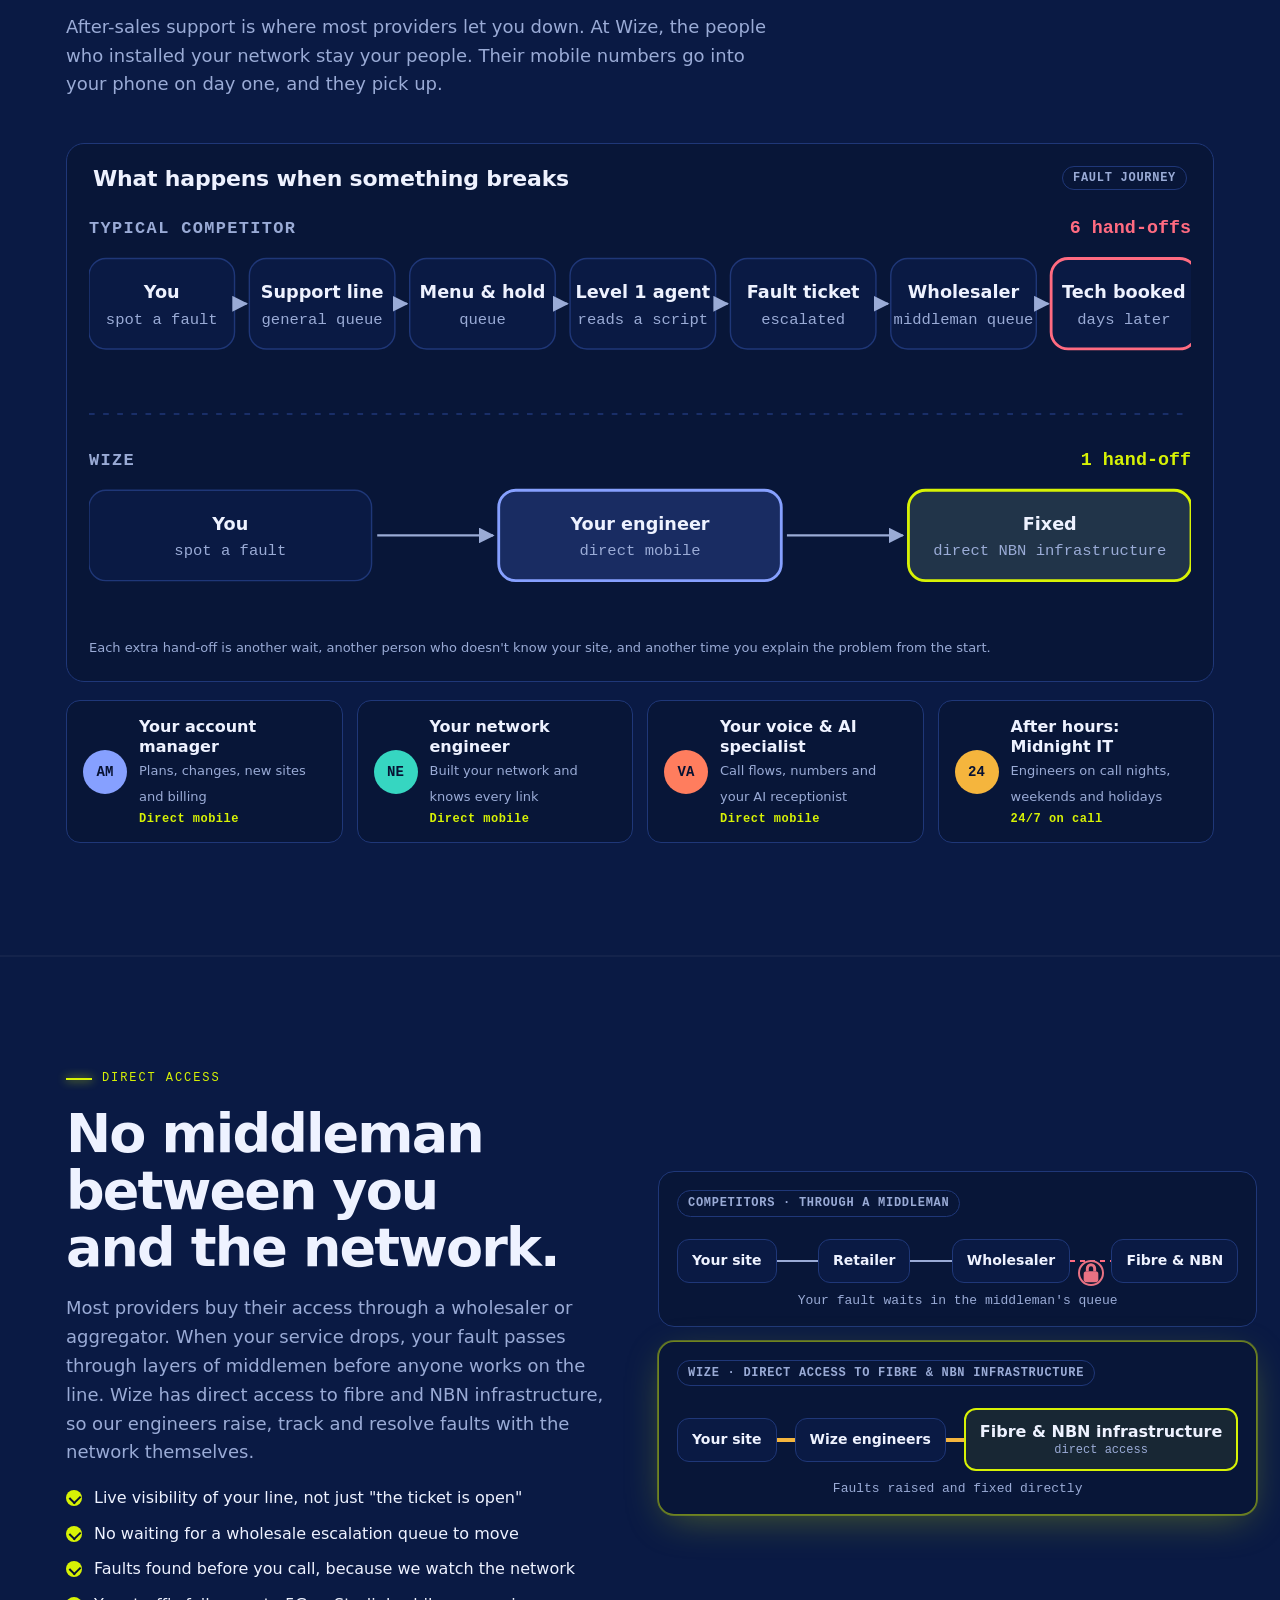
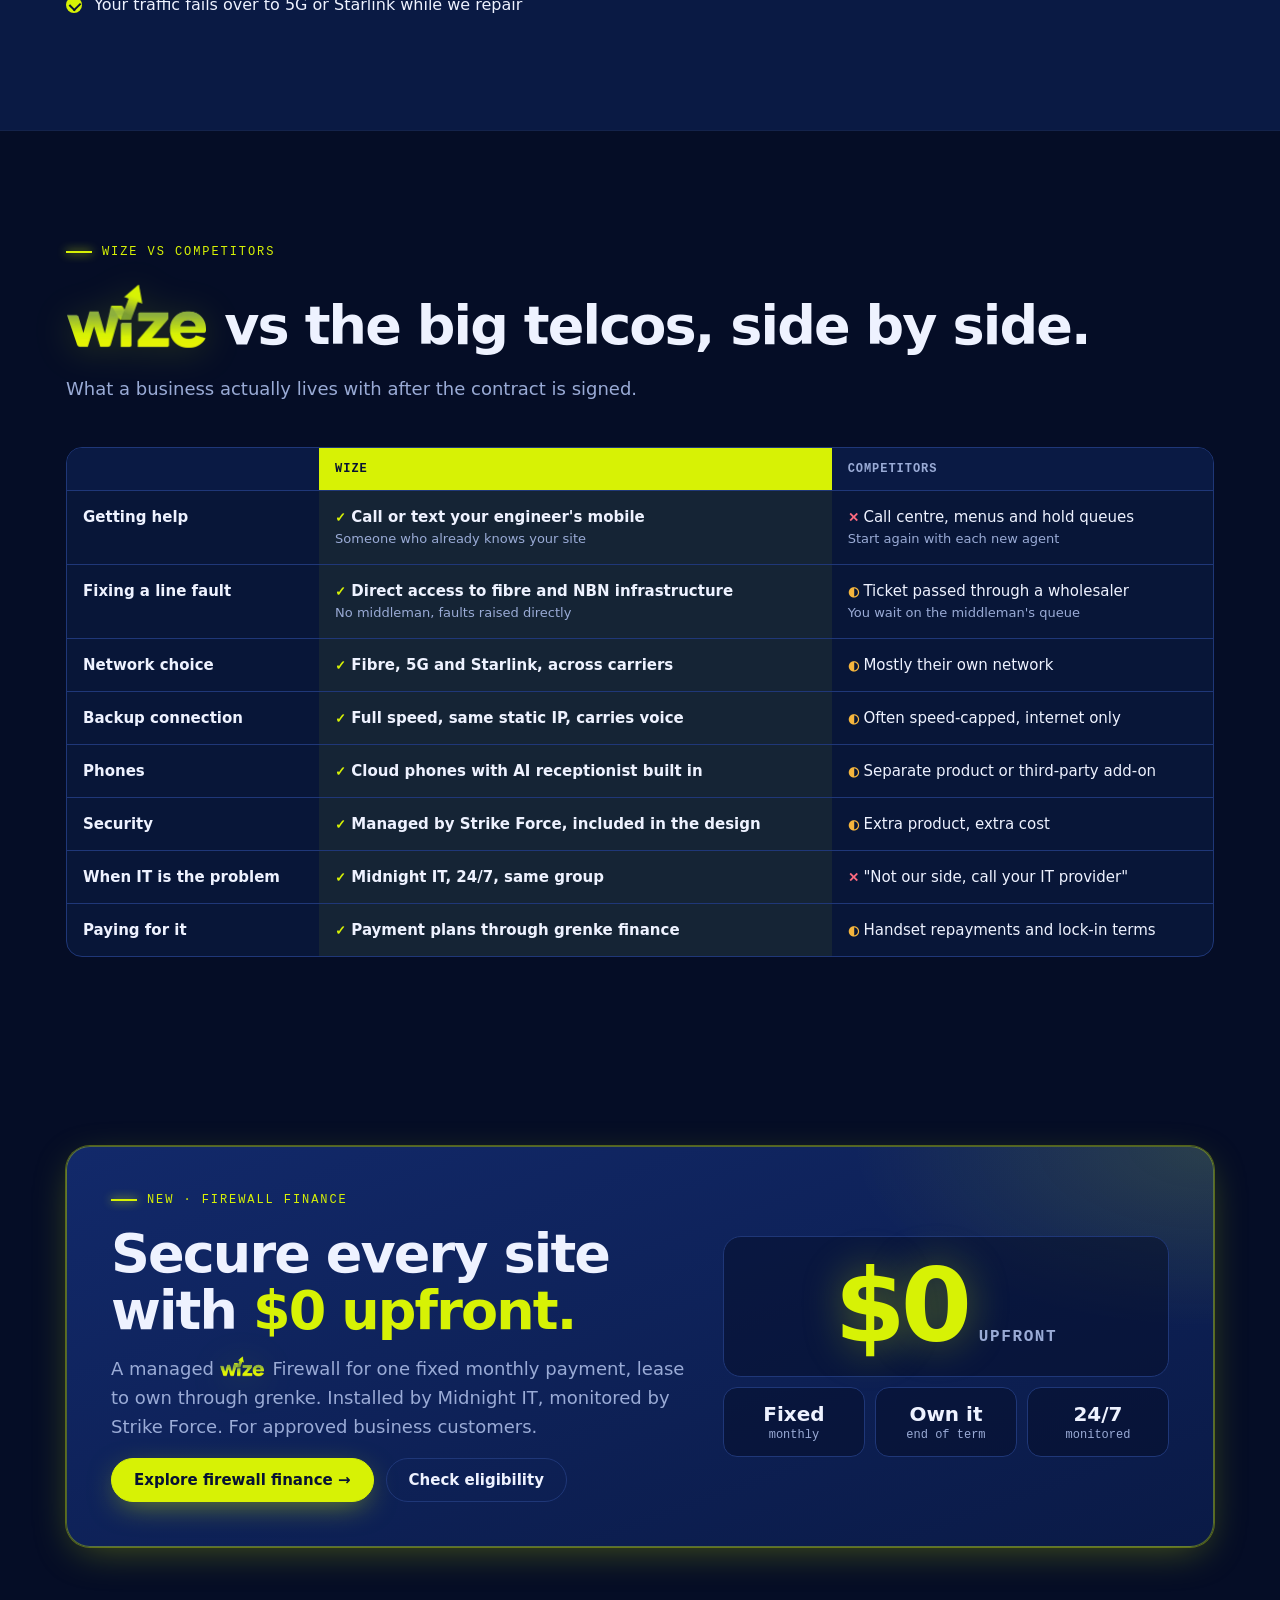
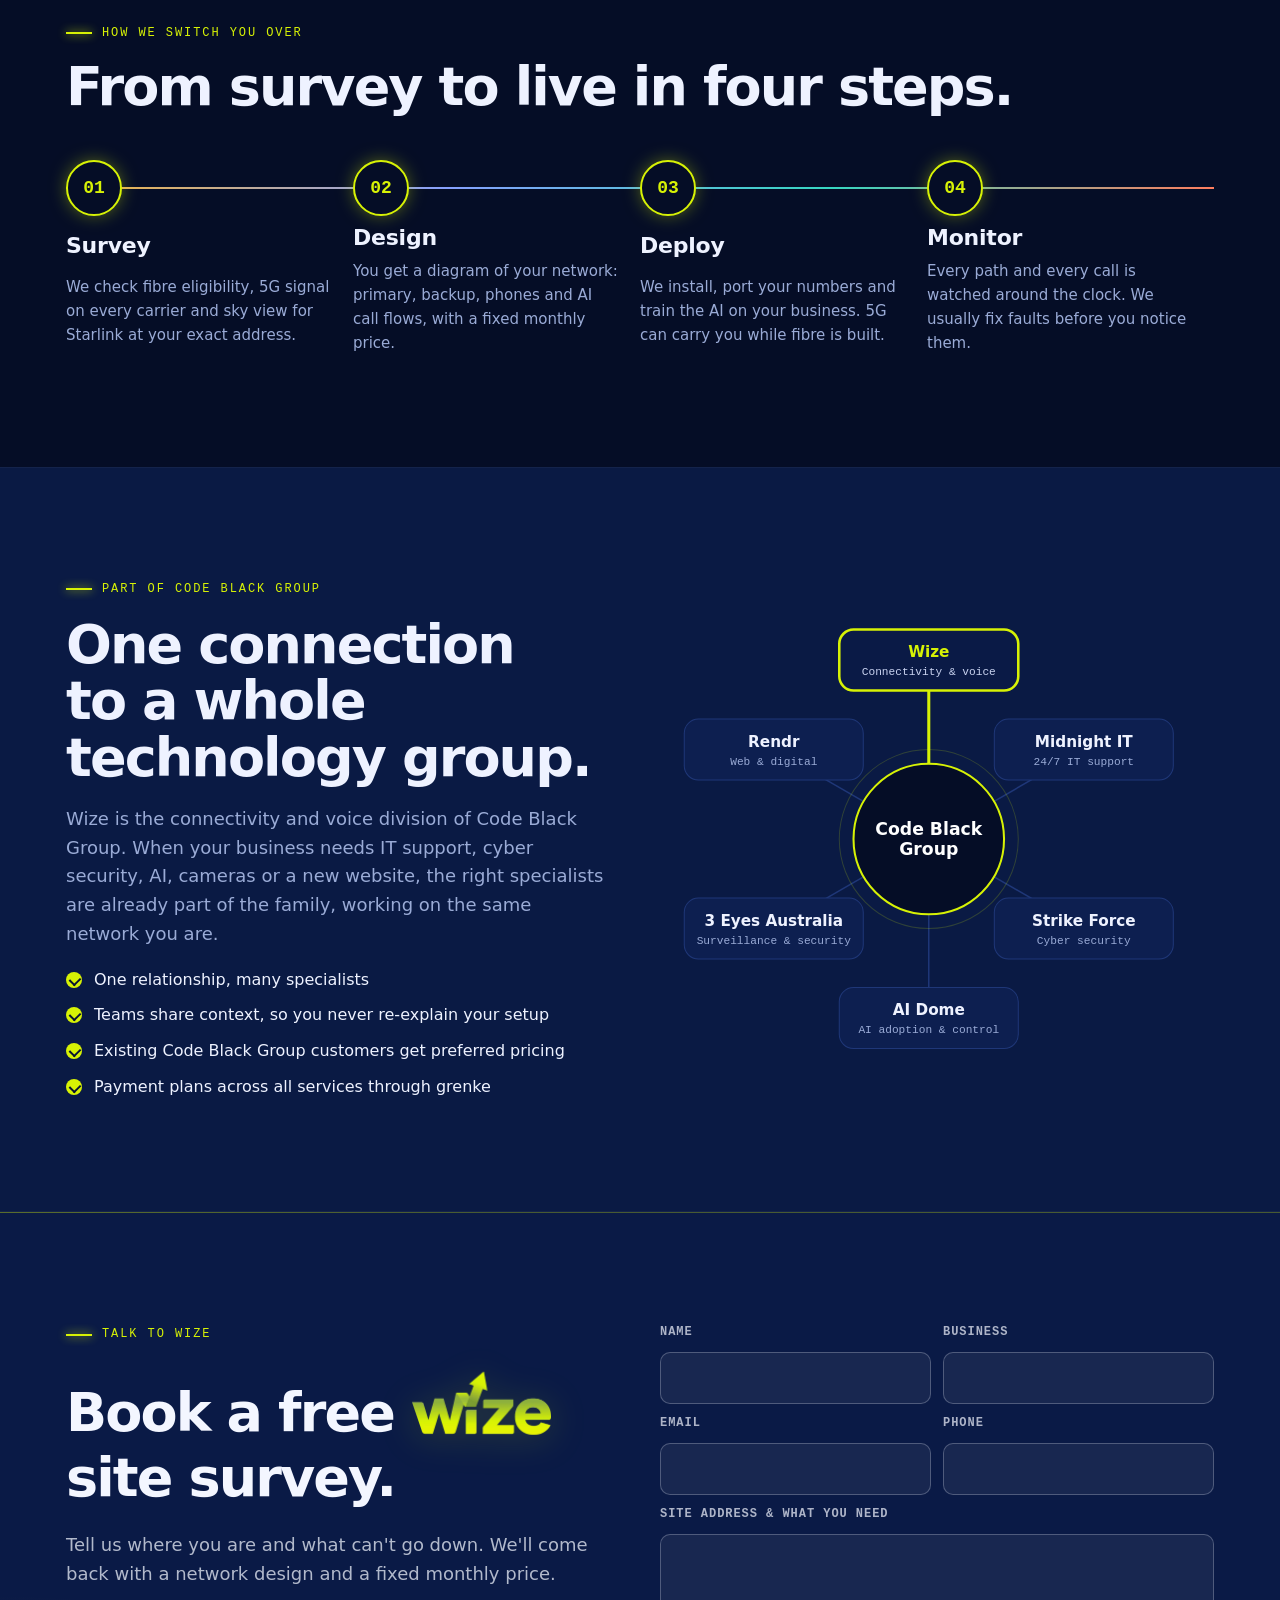
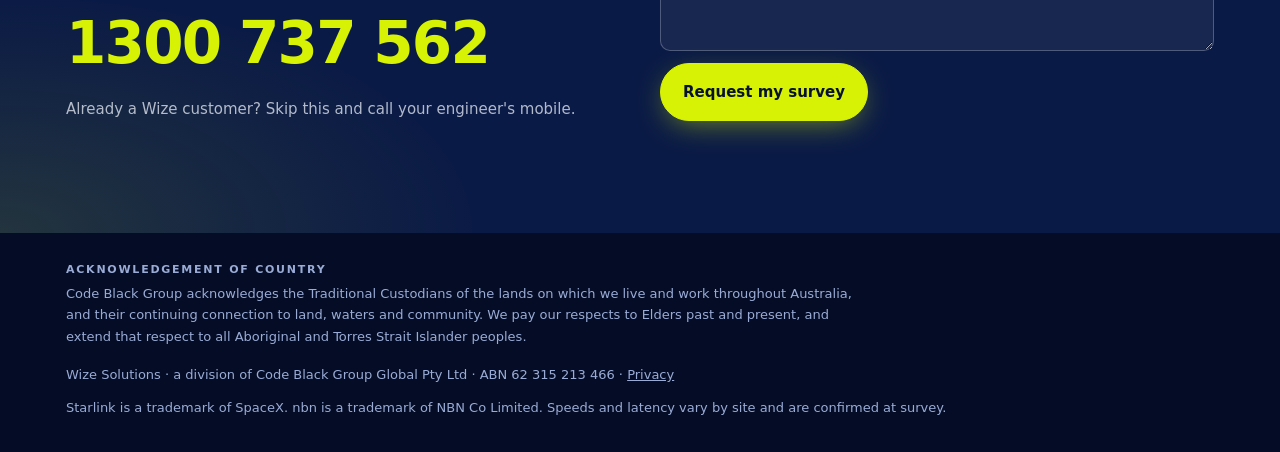
==== commit 3e2631a5: "Privacy policy page and Acknowledgement of Country Co-Authored-By: Claude Opus 5.5 <noreply@anthropi" ====
--- a/index.html
+++ b/index.html
@@ -1178,7 +1178,8 @@
 
 <footer>
   <div class="wrap">
-    <span>Wize Solutions · a division of Code Black Group Global Pty Ltd · ABN 62 315 213 466</span>
+    <p class="aoc" style="flex-basis:100%;max-width:96ch;margin:0 0 6px;line-height:1.65"><b style="display:block;margin-bottom:4px;font-size:11px;letter-spacing:.16em;text-transform:uppercase">Acknowledgement of Country</b>Code Black Group acknowledges the Traditional Custodians of the lands on which we live and work throughout Australia, and their continuing connection to land, waters and community. We pay our respects to Elders past and present, and extend that respect to all Aboriginal and Torres Strait Islander peoples.</p>
+    <span>Wize Solutions · a division of Code Black Group Global Pty Ltd · ABN 62 315 213 466 · <a href="privacy.html" style="color:inherit">Privacy</a></span>
     <span>Starlink is a trademark of SpaceX. nbn is a trademark of NBN Co Limited. Speeds and latency vary by site and are confirmed at survey.</span>
   </div>
 </footer>
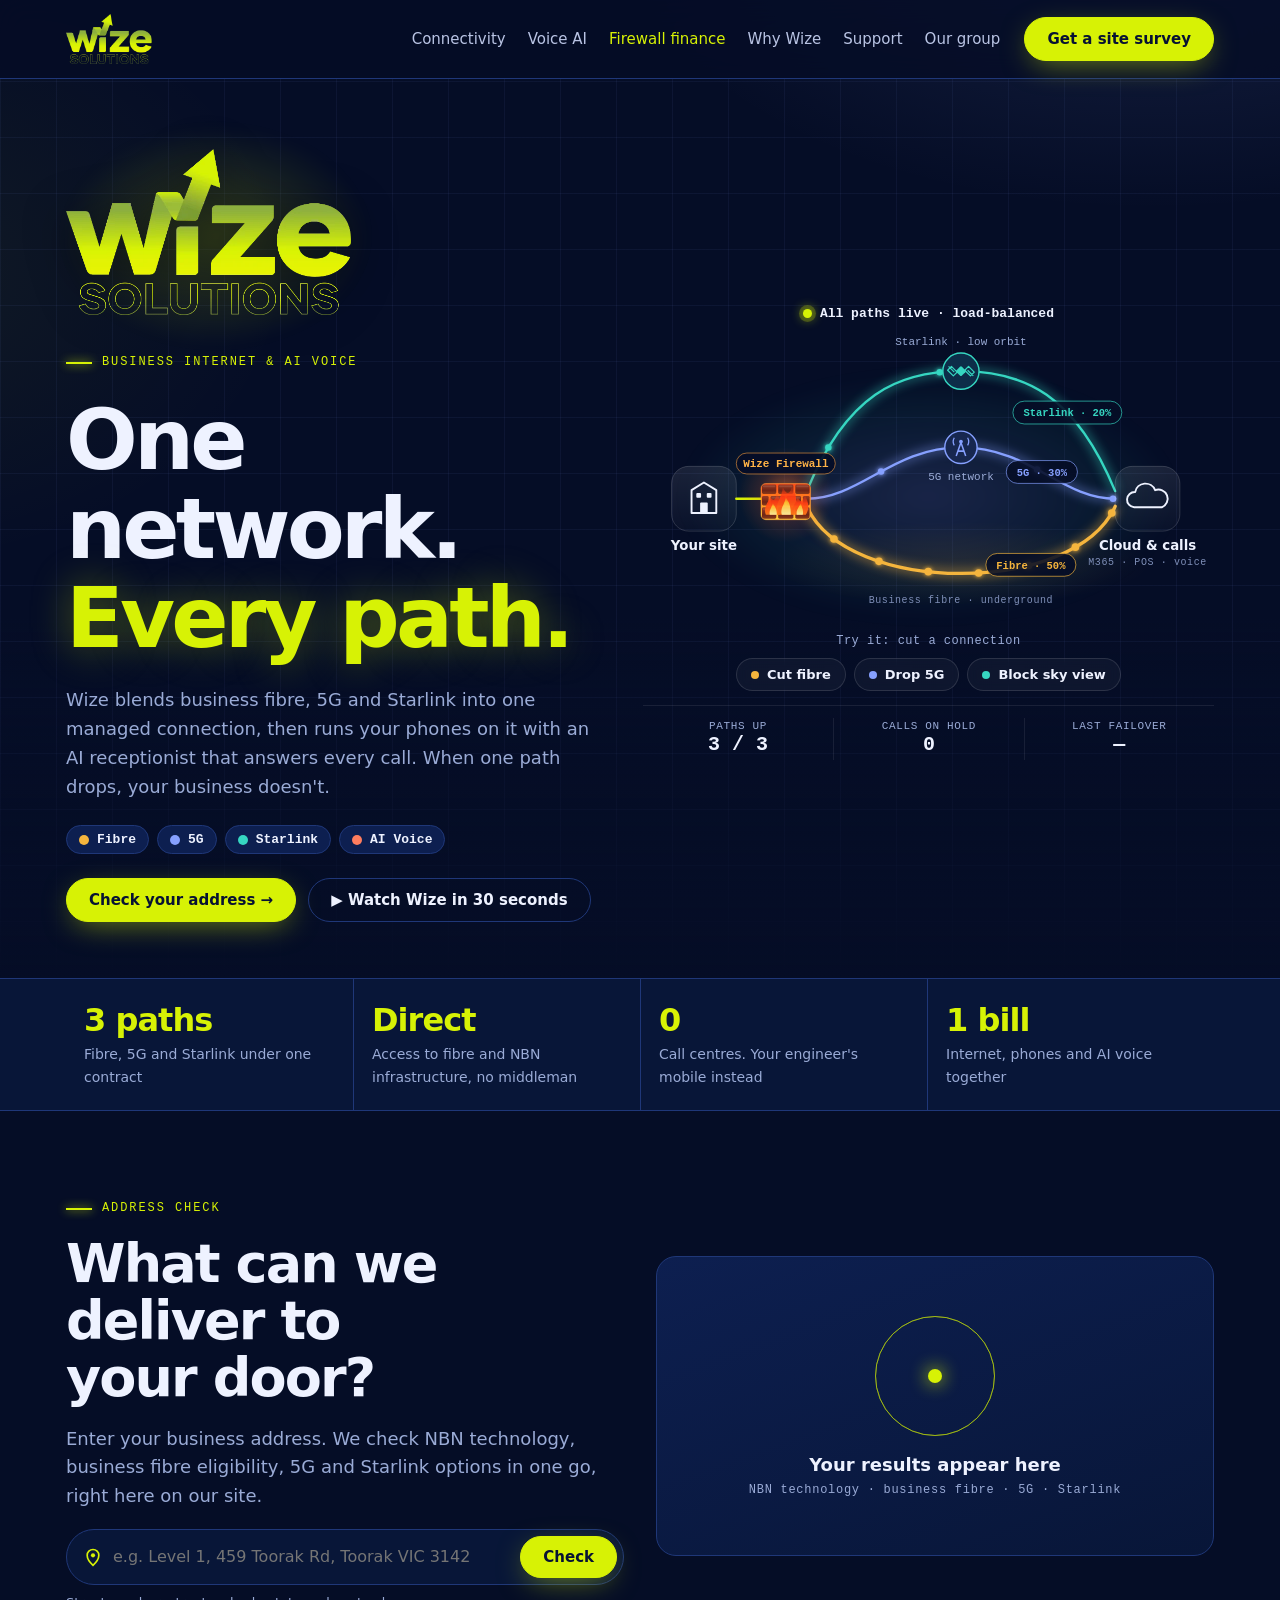
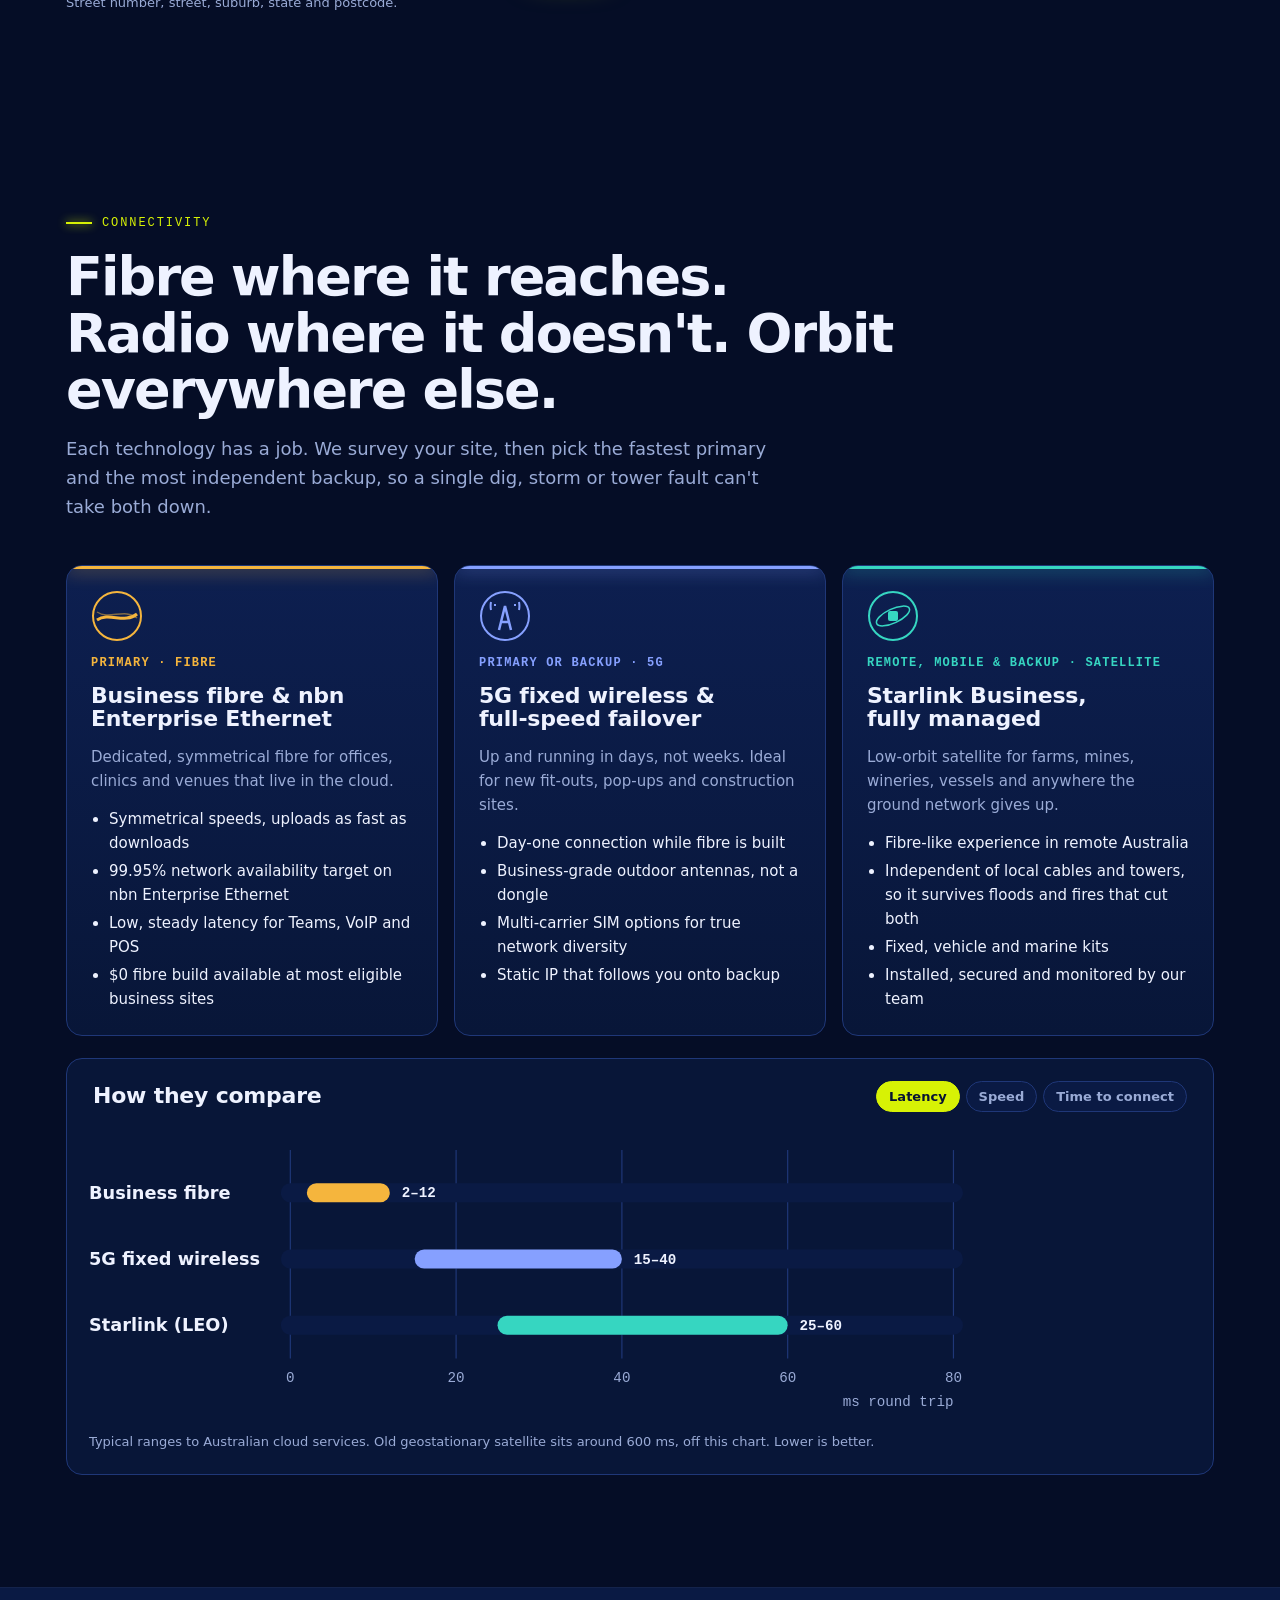
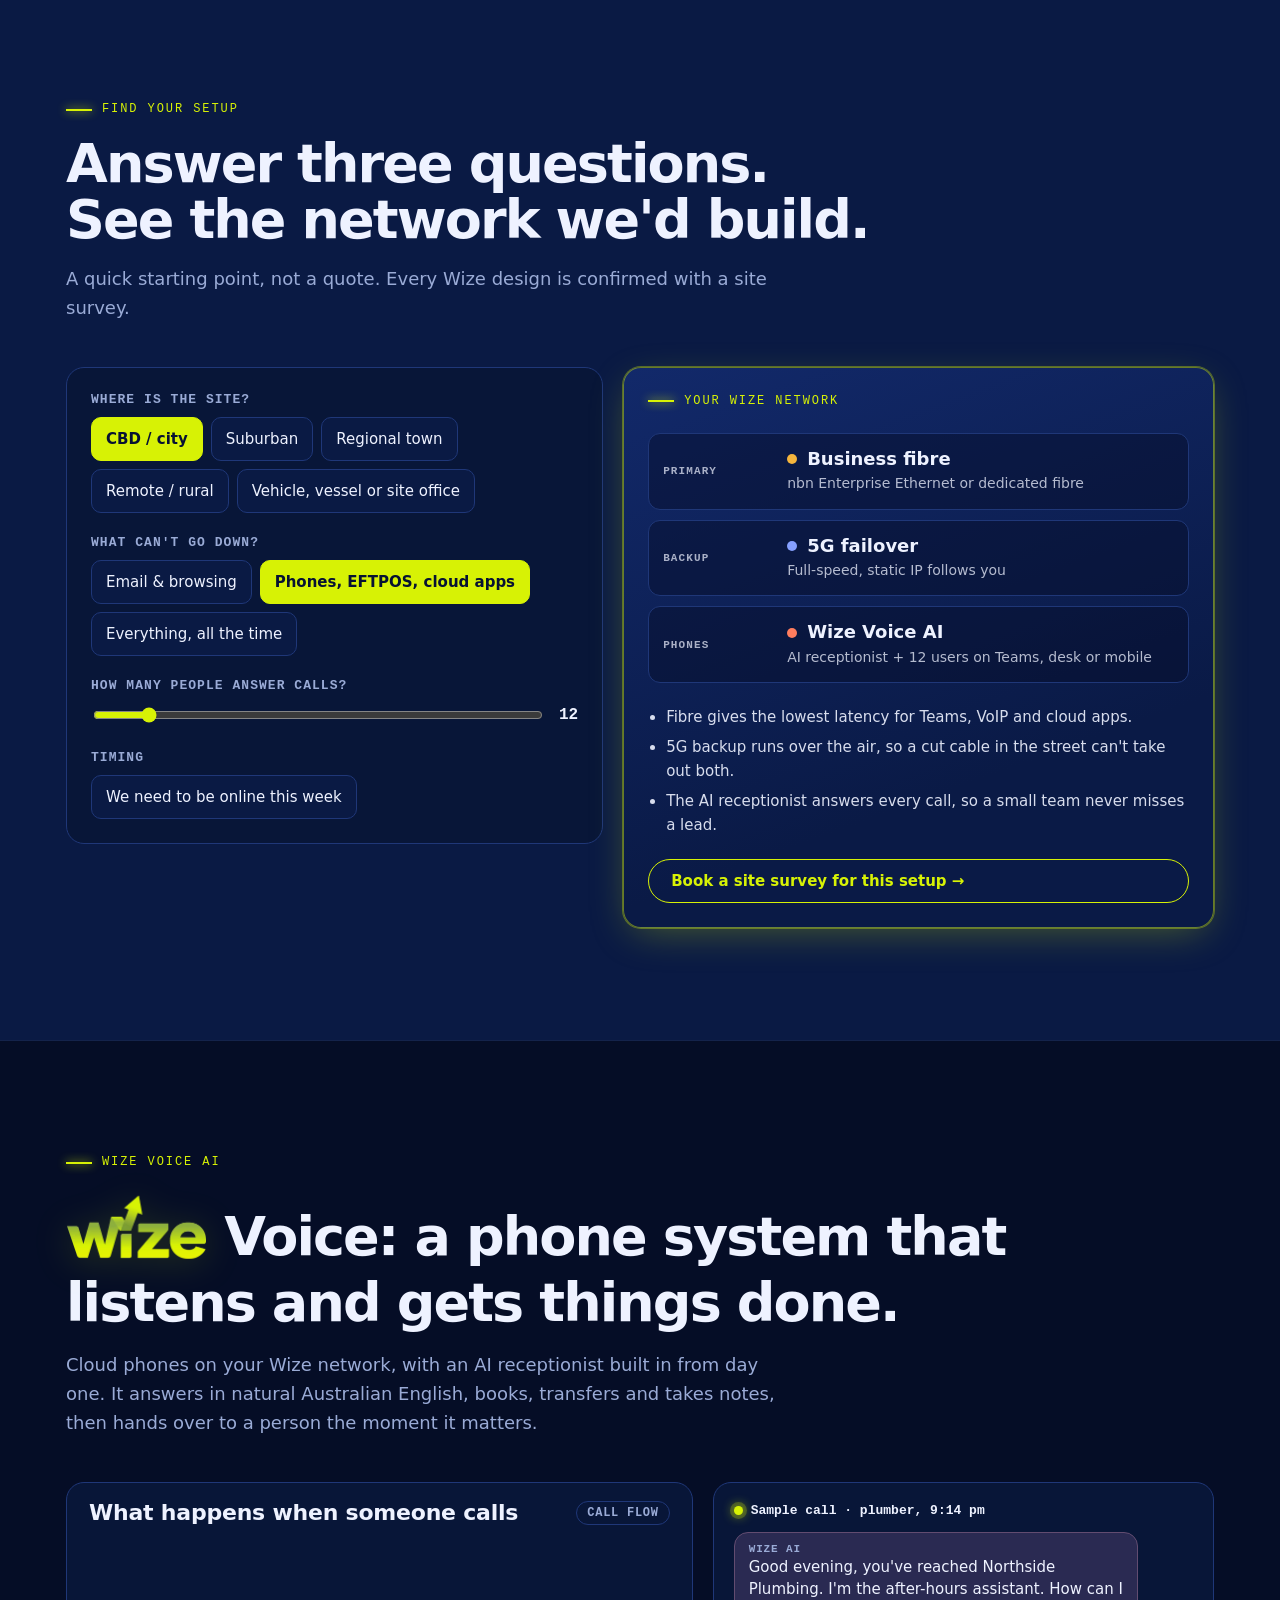
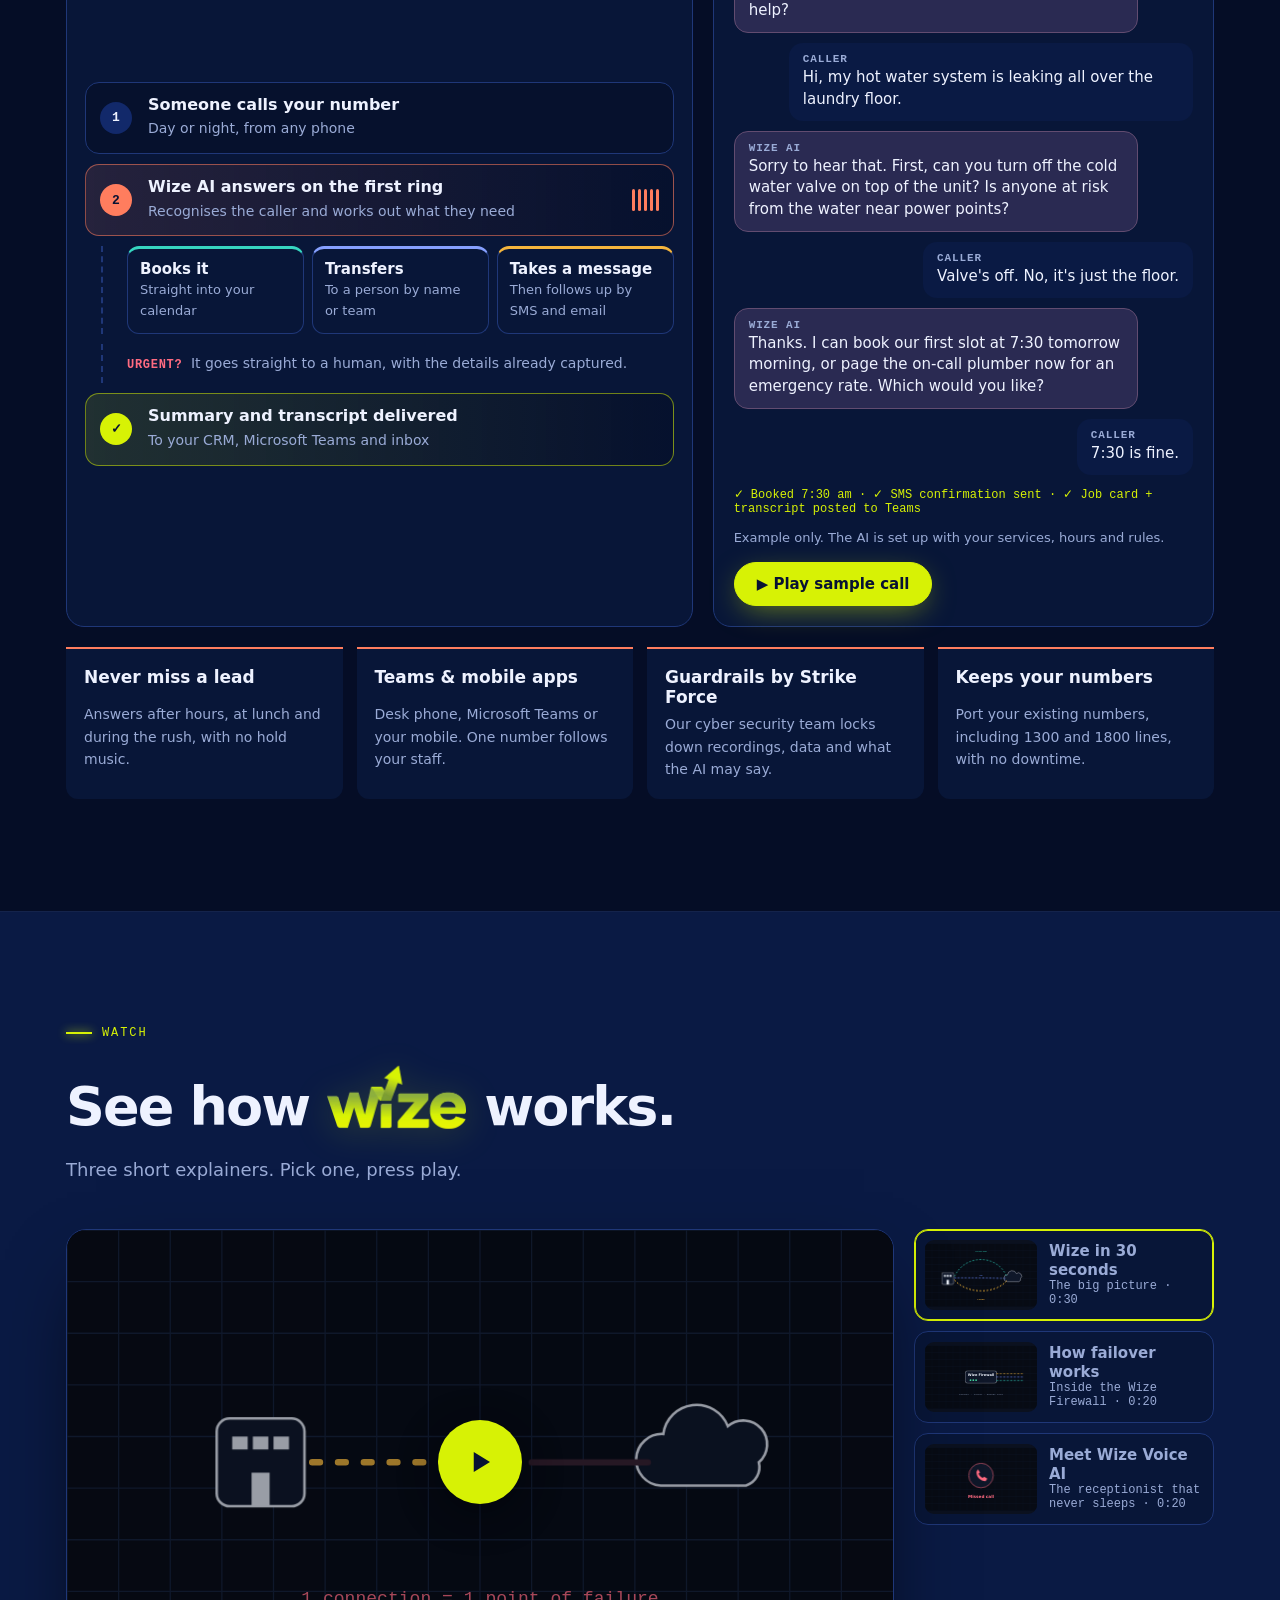
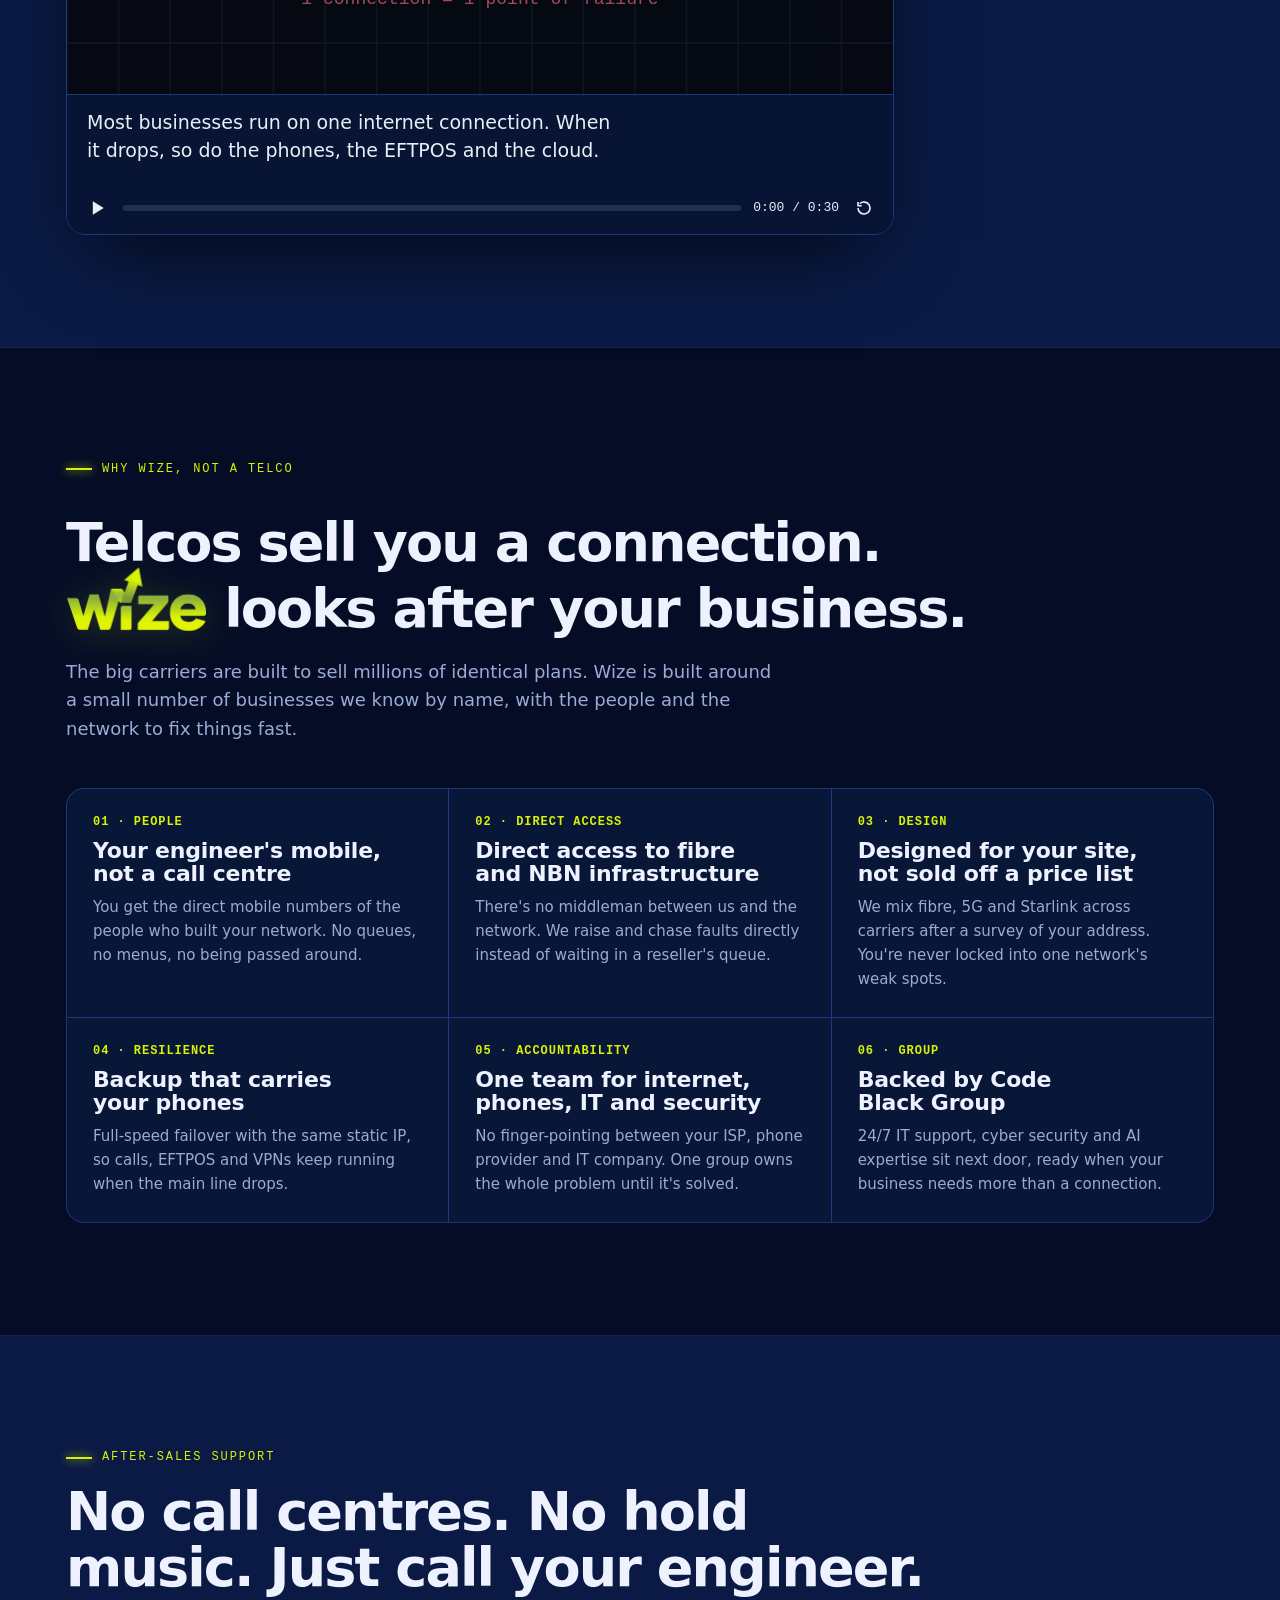
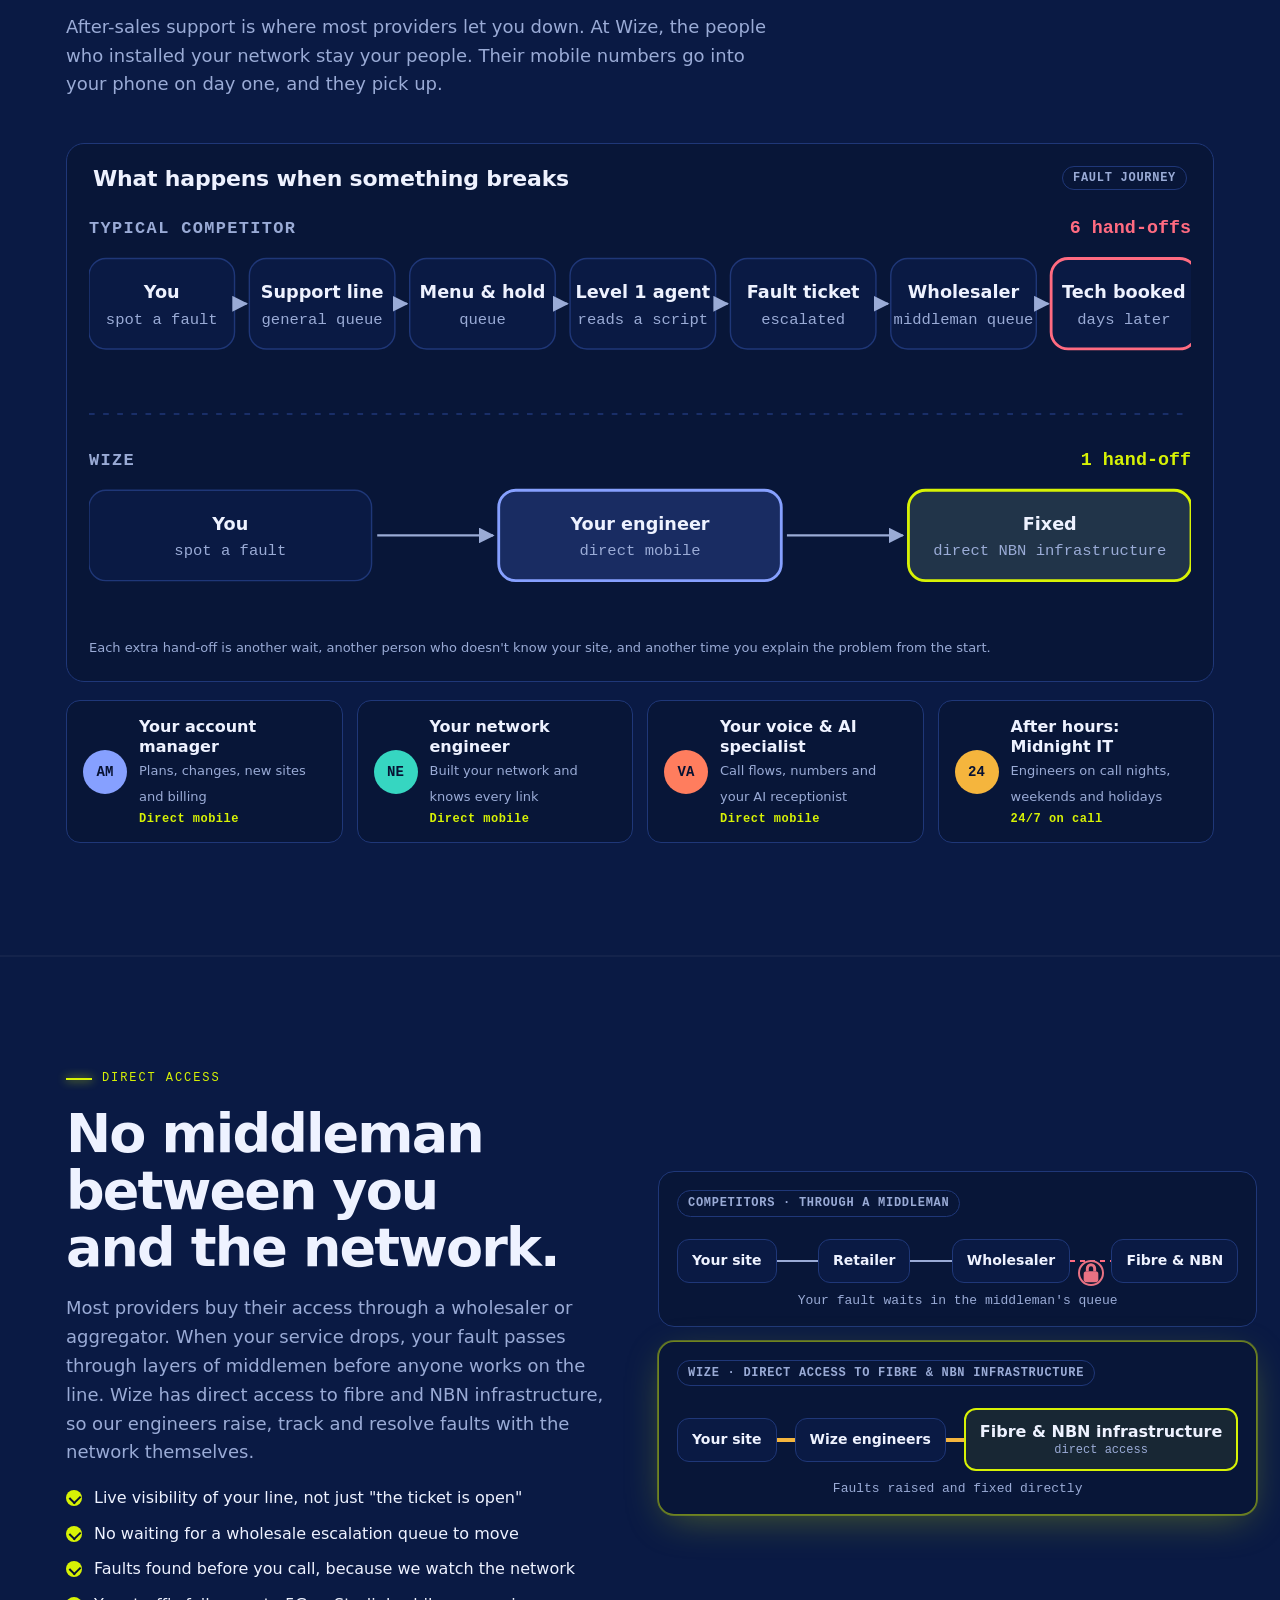
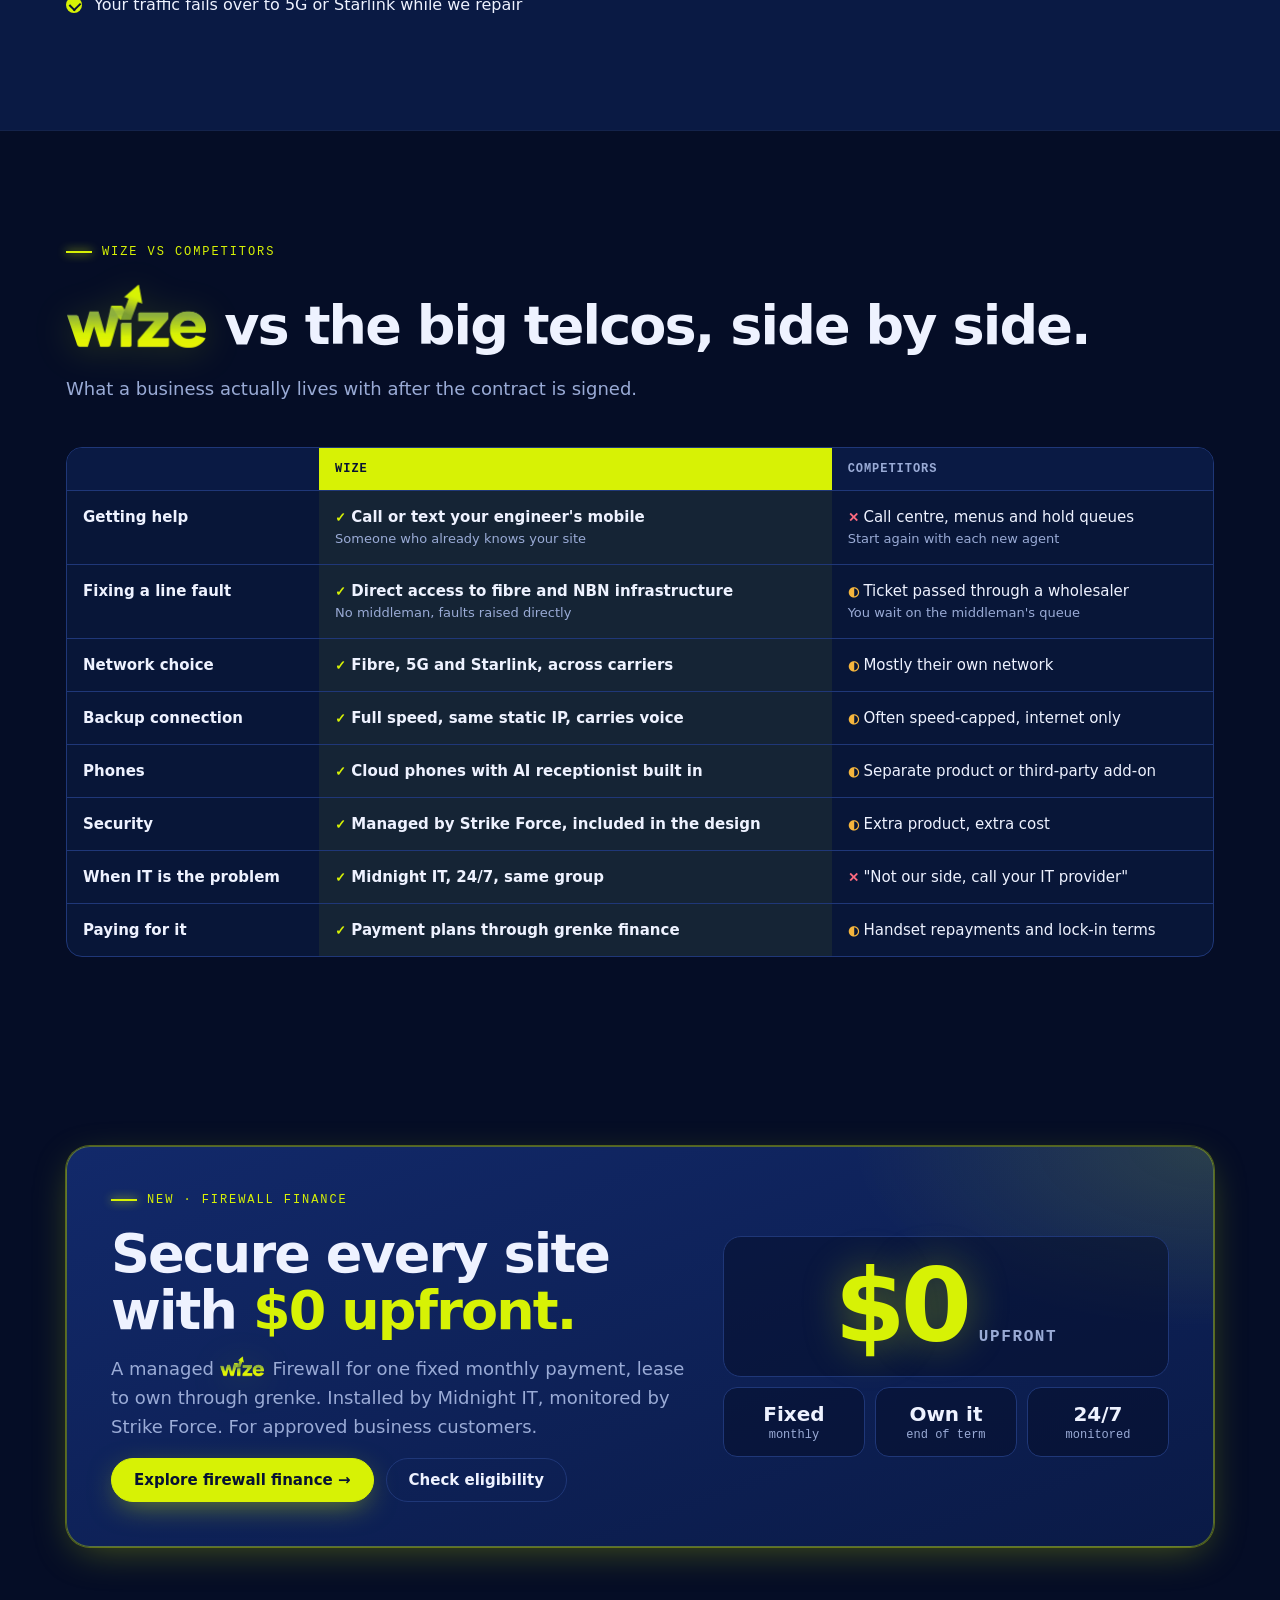
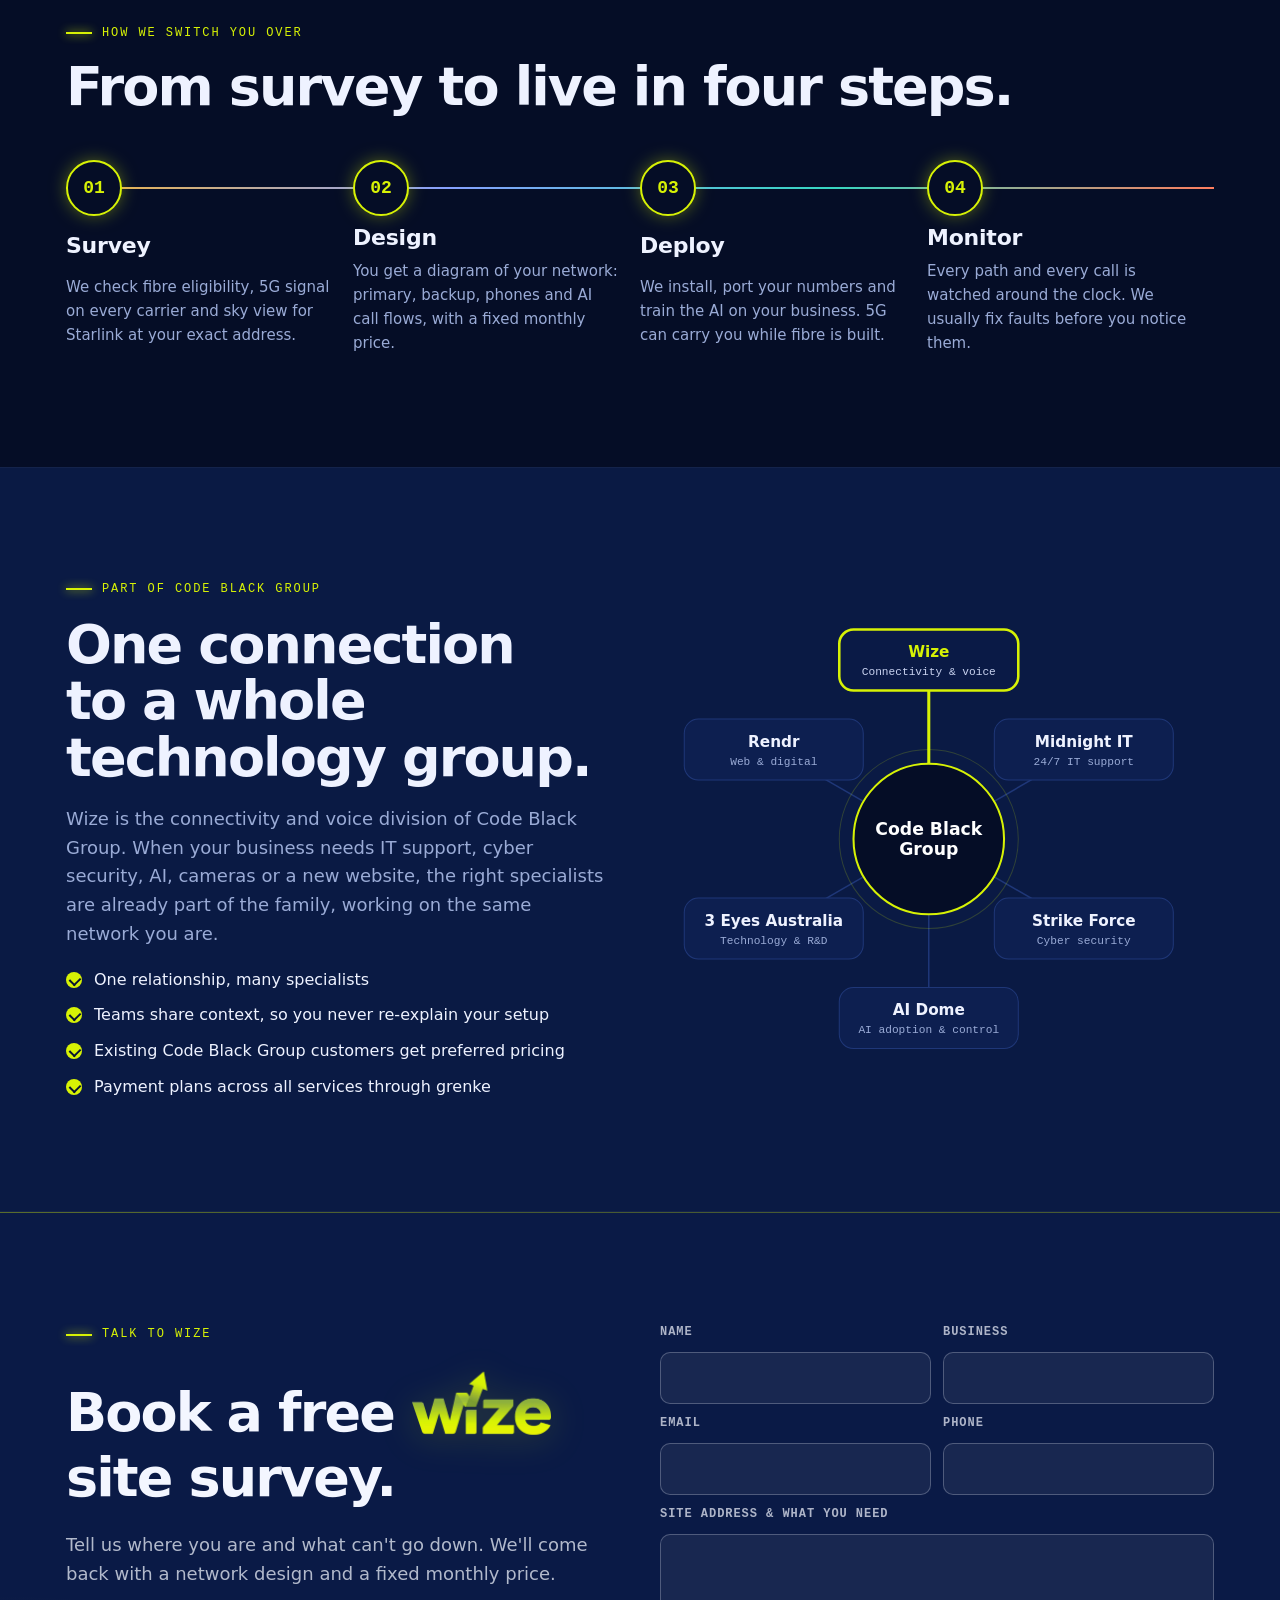
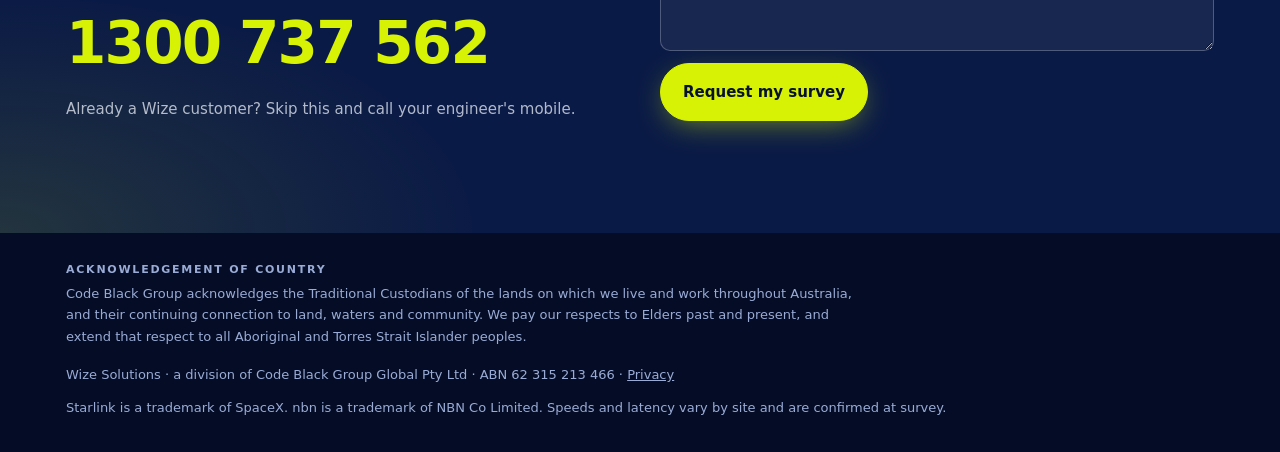
==== commit 6bbda6e8: "3 Eyes Australia shown as the group's technology + R&D arm Co-Authored-By: Claude Opus 5.5 <noreply@" ====
--- a/index.html
+++ b/index.html
@@ -4,7 +4,7 @@
 <meta charset="utf-8">
 <meta name="viewport" content="width=device-width,initial-scale=1,viewport-fit=cover">
 <!-- security:start -->
-<meta http-equiv="Content-Security-Policy" content="default-src 'self'; script-src 'self' 'sha256-OtvtD27j4sGvr8uqBoiZr8A+oQMGTybpUXRuDLUyrws='; style-src 'self' 'unsafe-inline' https://fonts.googleapis.com; font-src 'self' data: https://fonts.gstatic.com; img-src 'self' data: blob:; media-src 'self' blob:; connect-src 'self'; worker-src 'self' blob:; frame-src 'none'; object-src 'none'; base-uri 'self'; form-action 'self' mailto:; upgrade-insecure-requests">
+<meta http-equiv="Content-Security-Policy" content="default-src 'self'; script-src 'self' 'sha256-Ec5SshrX+6hYnkeu3Nb4U71Llps/Yawx67xyTwux60o='; style-src 'self' 'unsafe-inline' https://fonts.googleapis.com; font-src 'self' data: https://fonts.gstatic.com; img-src 'self' data: blob:; media-src 'self' blob:; connect-src 'self'; worker-src 'self' blob:; frame-src 'none'; object-src 'none'; base-uri 'self'; form-action 'self' mailto:; upgrade-insecure-requests">
 <meta name="referrer" content="strict-origin-when-cross-origin">
 <script src="assets/guard.js"></script>
 <!-- security:end -->
@@ -1142,7 +1142,7 @@
       </div>
       <div class="hub-mobile">
         <div class="hm-core">Code Black Group</div>
-        <div class="hm-grid"><div class="on"><b>Wize</b><span>Connectivity &amp; voice</span></div><div><b>Midnight IT</b><span>24/7 IT support</span></div><div><b>Strike Force</b><span>Cyber security</span></div><div><b>AI Dome</b><span>AI adoption &amp; control</span></div><div><b>3 Eyes Australia</b><span>Surveillance &amp; security</span></div><div><b>Rendr</b><span>Web &amp; digital</span></div></div>
+        <div class="hm-grid"><div class="on"><b>Wize</b><span>Connectivity &amp; voice</span></div><div><b>Midnight IT</b><span>24/7 IT support</span></div><div><b>Strike Force</b><span>Cyber security</span></div><div><b>AI Dome</b><span>AI adoption &amp; control</span></div><div><b>3 Eyes Australia</b><span>Technology &amp; R&amp;D</span></div><div><b>Rendr</b><span>Web &amp; digital</span></div></div>
       </div>
       <div class="chart-wrap hub-wrap"><svg id="hub" viewBox="0 0 560 480" role="img" aria-label="Code Black Group at the centre, connected to its divisions: Wize, Midnight IT, Strike Force, AI Dome, 3 Eyes Australia and Rendr"></svg></div>
     </div>
@@ -1524,7 +1524,7 @@
 /* ---------- GROUP HUB ---------- */
 (function(){
   const cx=280,cy=240,R=176;
-  const divs=[['Wize','Connectivity & voice',true],['Midnight IT','24/7 IT support'],['Strike Force','Cyber security'],['AI Dome','AI adoption & control'],['3 Eyes Australia','Surveillance & security'],['Rendr','Web & digital']];
+  const divs=[['Wize','Connectivity & voice',true],['Midnight IT','24/7 IT support'],['Strike Force','Cyber security'],['AI Dome','AI adoption & control'],['3 Eyes Australia','Technology & R&D'],['Rendr','Web & digital']];
   let s='';
   divs.forEach((d,i)=>{const a=-Math.PI/2+i*2*Math.PI/divs.length,x=cx+R*Math.cos(a),y=cy+R*Math.sin(a);
     s+=`<line x1="${cx}" y1="${cy}" x2="${x}" y2="${y}" stroke="${d[2]?'var(--ok)':'var(--line)'}" stroke-width="${d[2]?3:1.5}"/>`;});
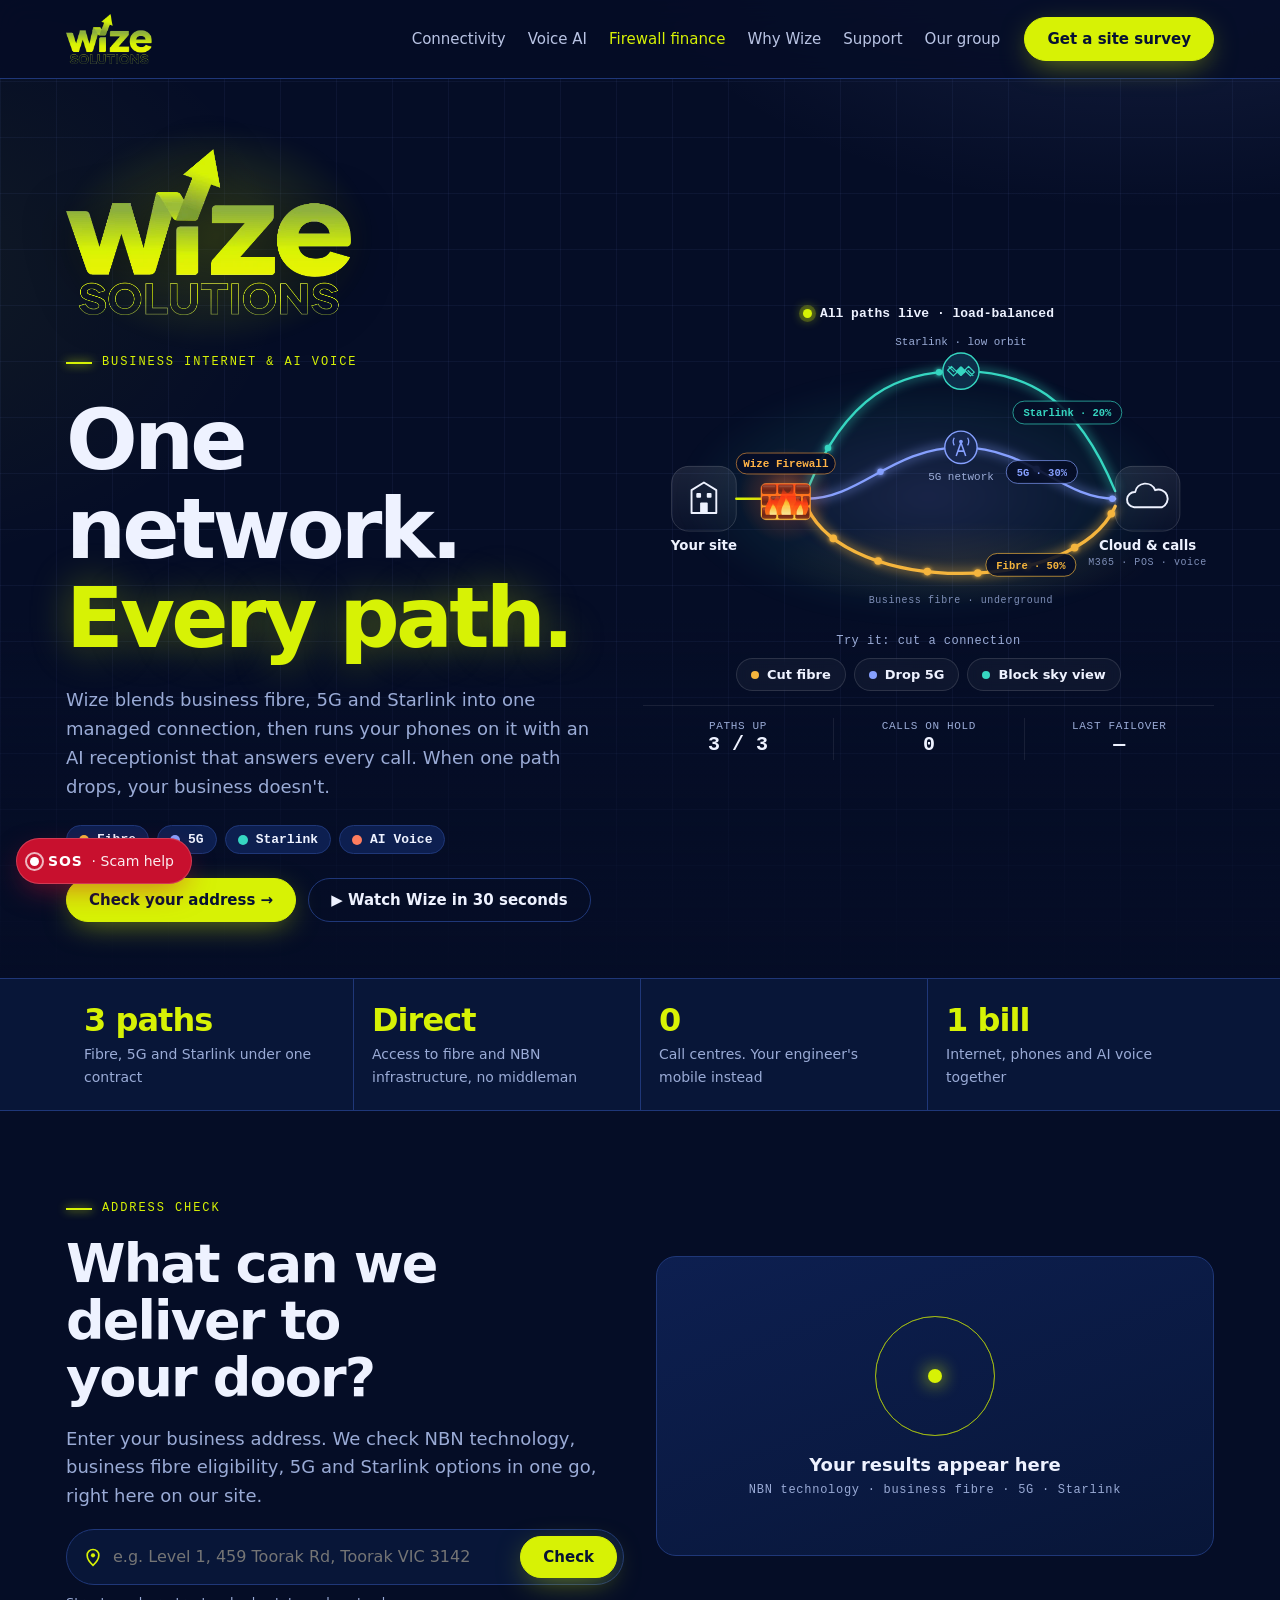
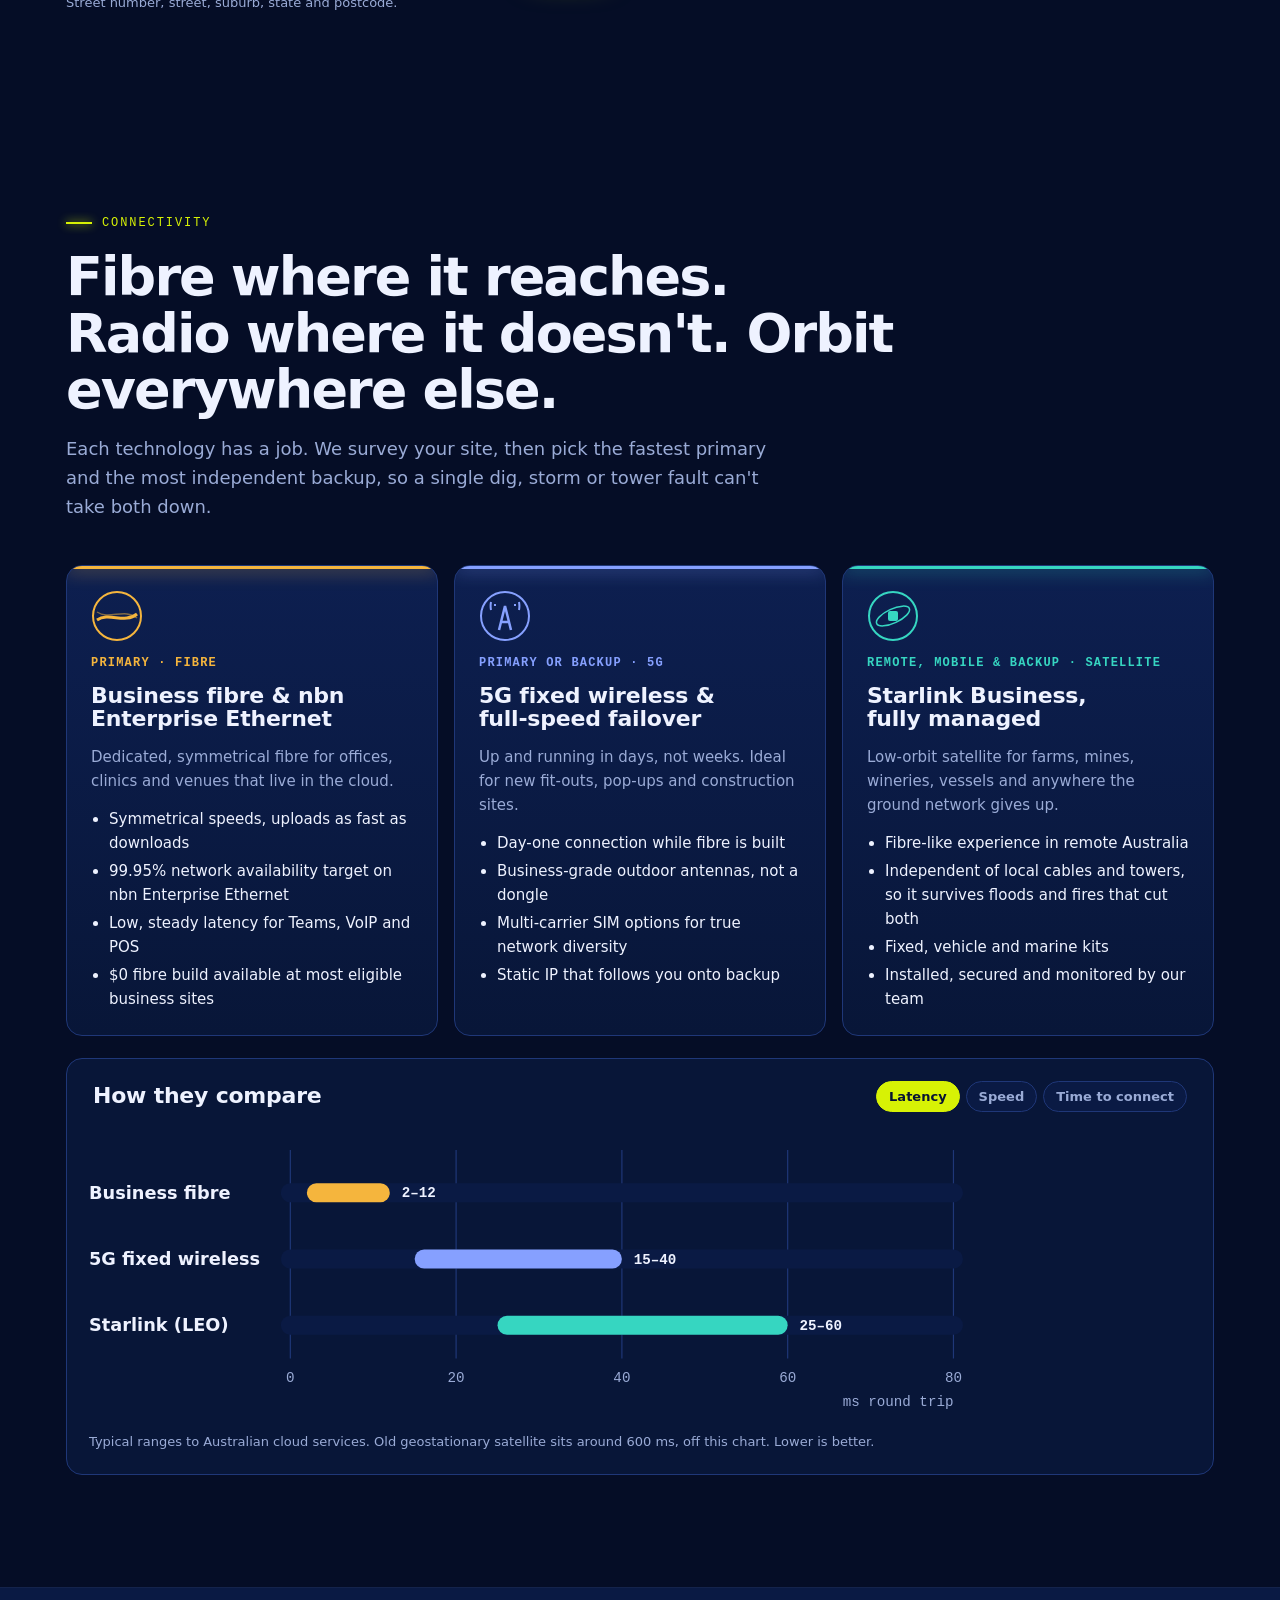
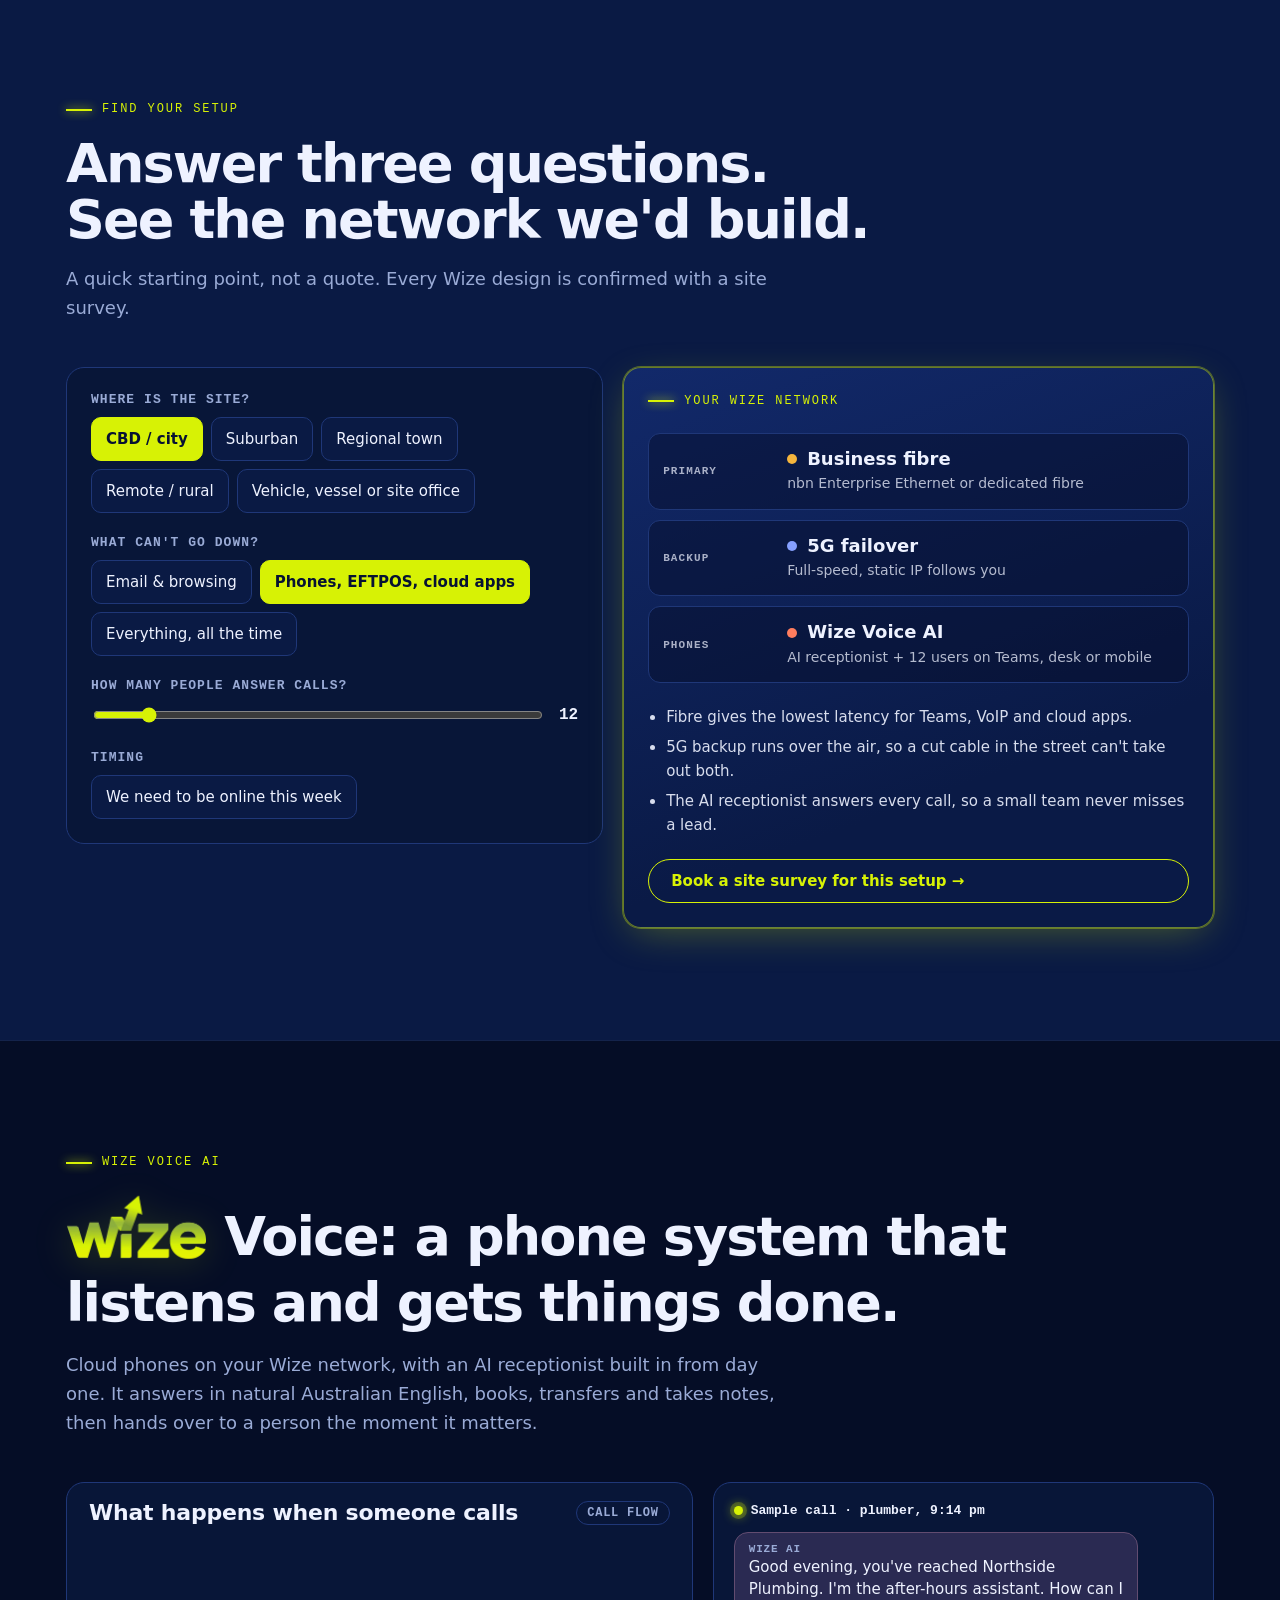
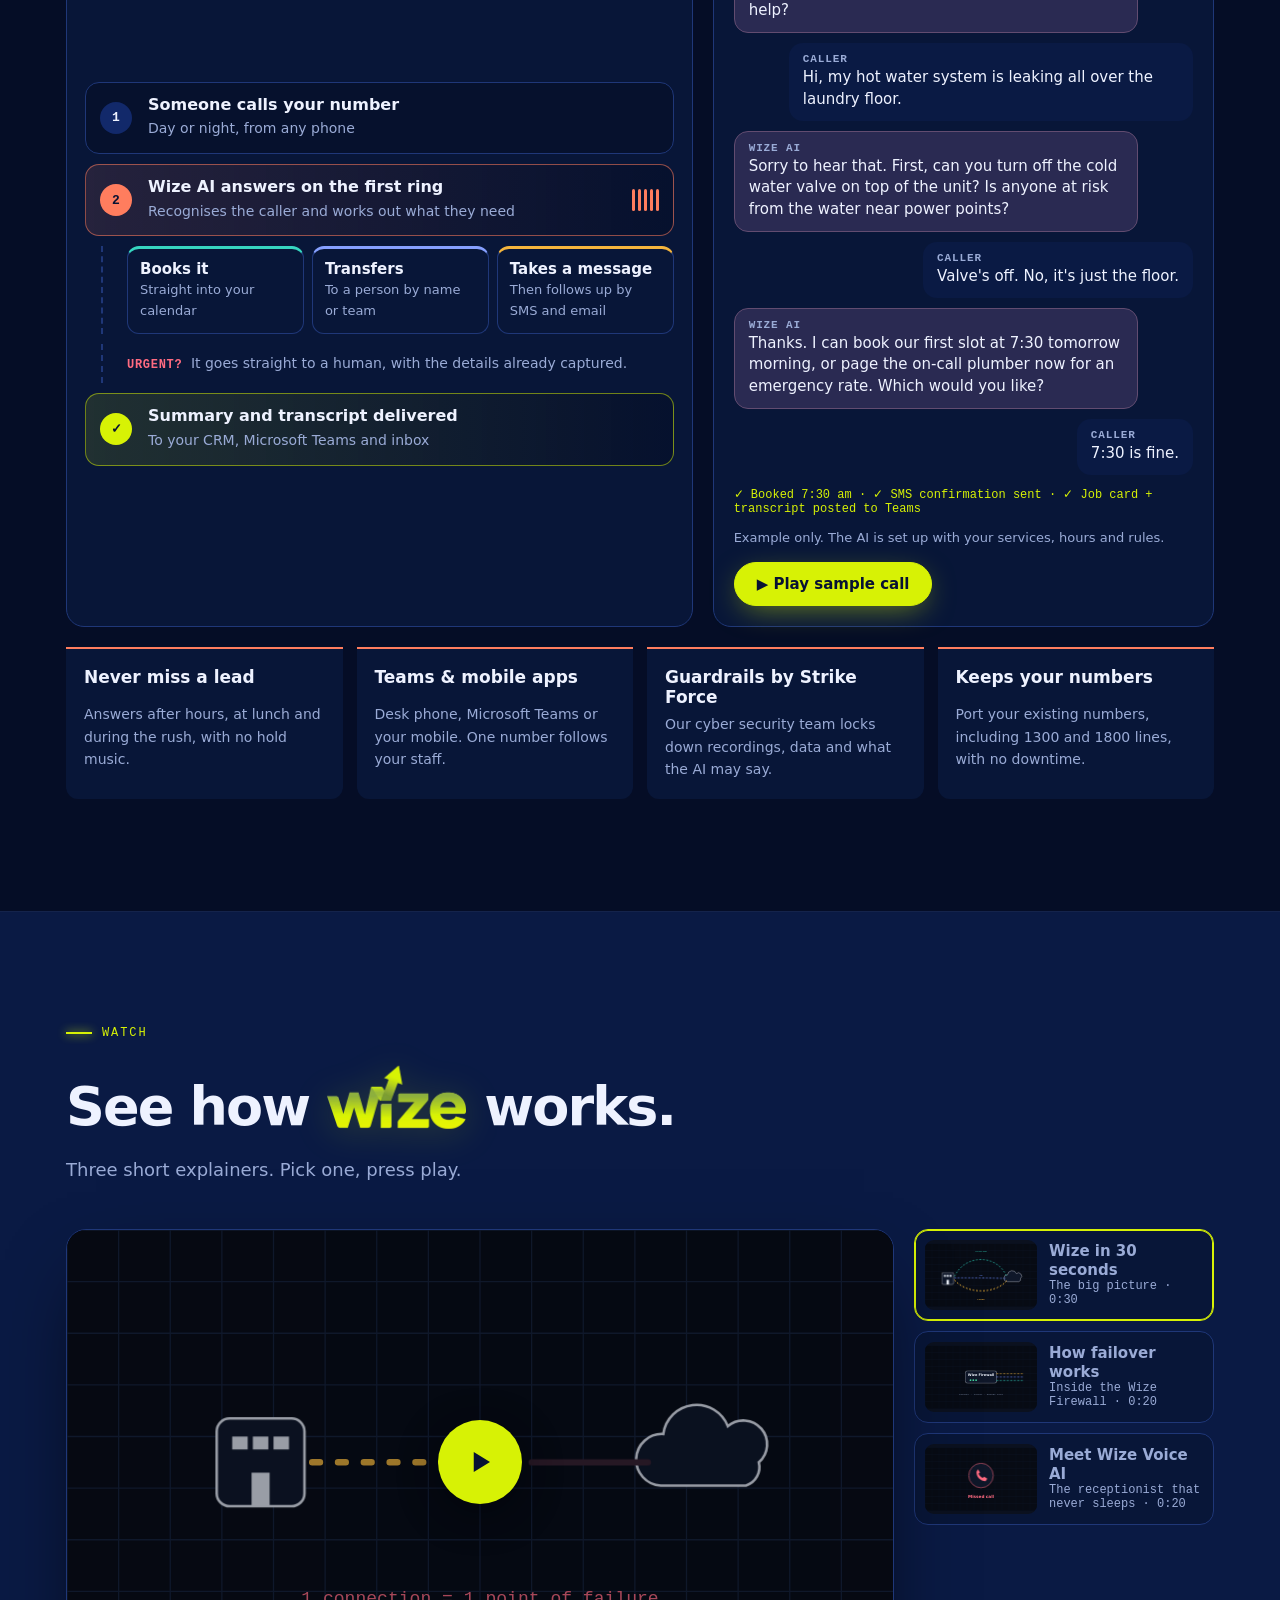
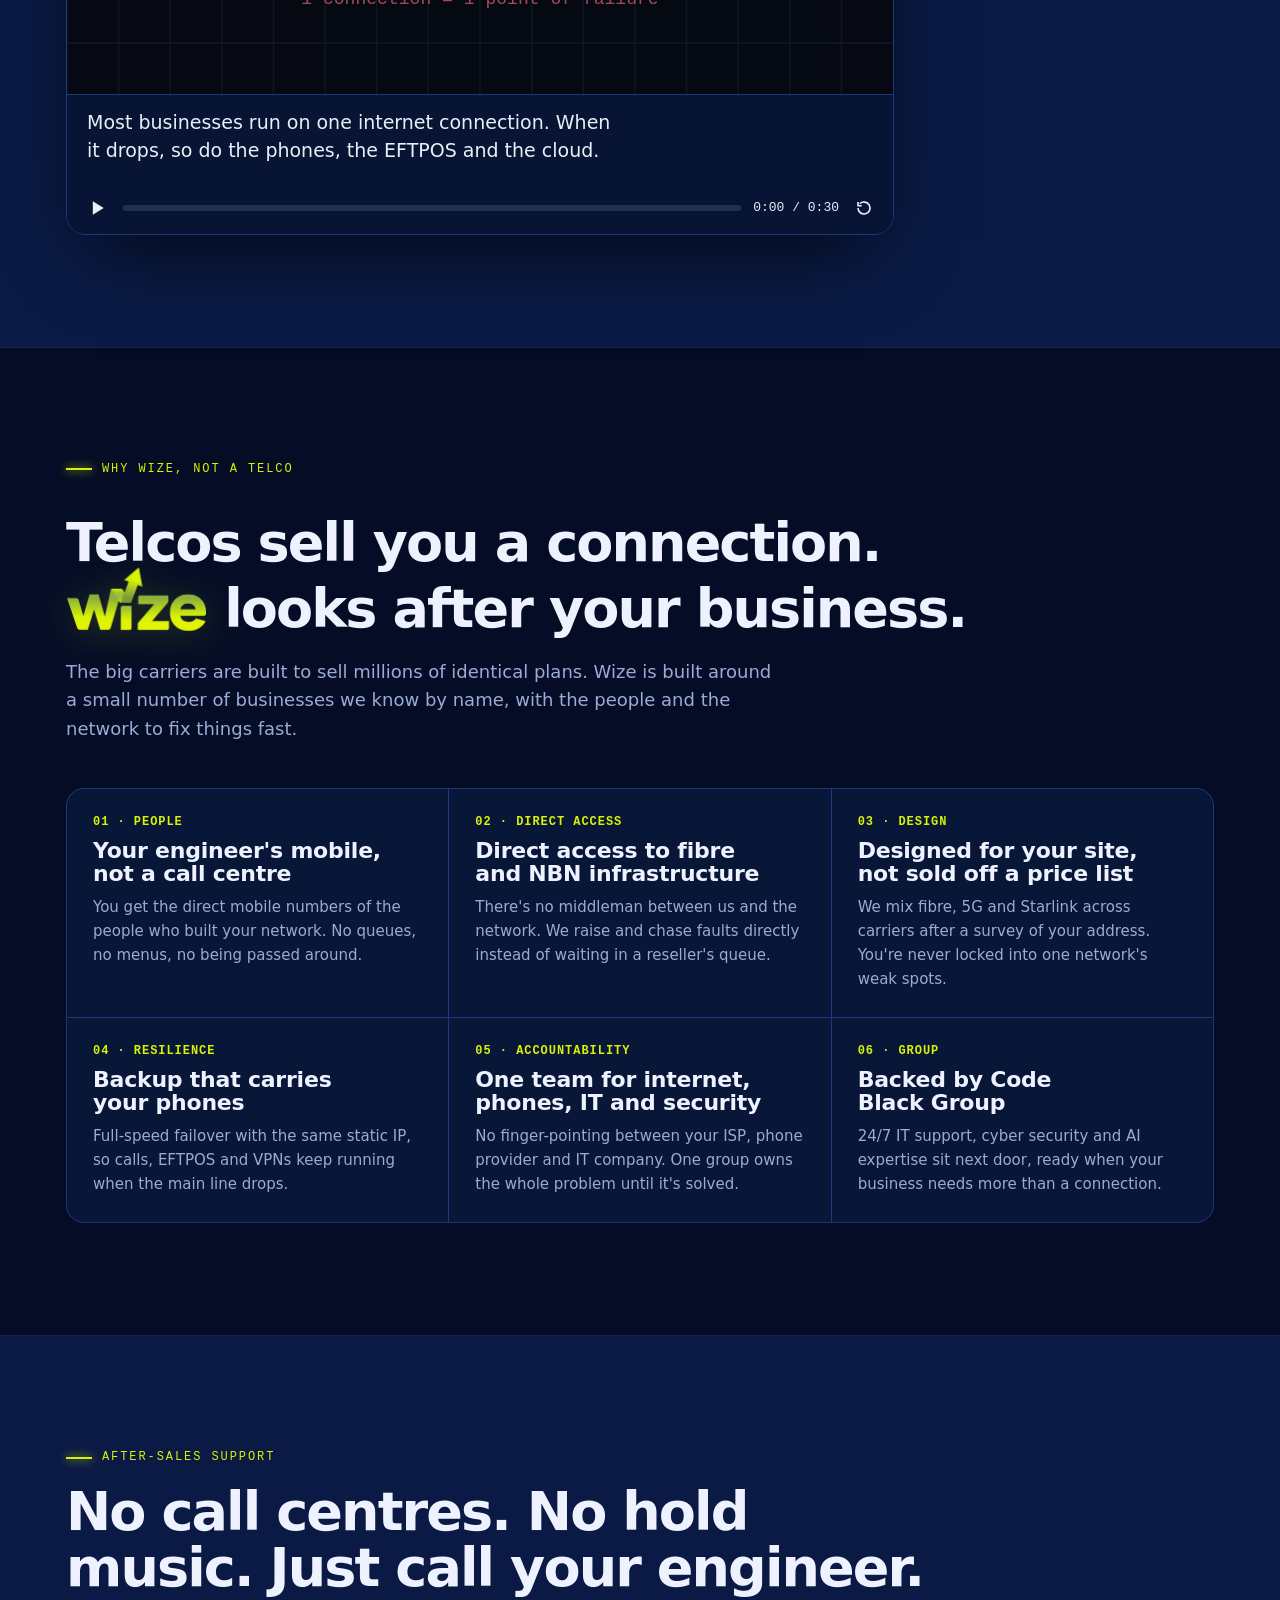
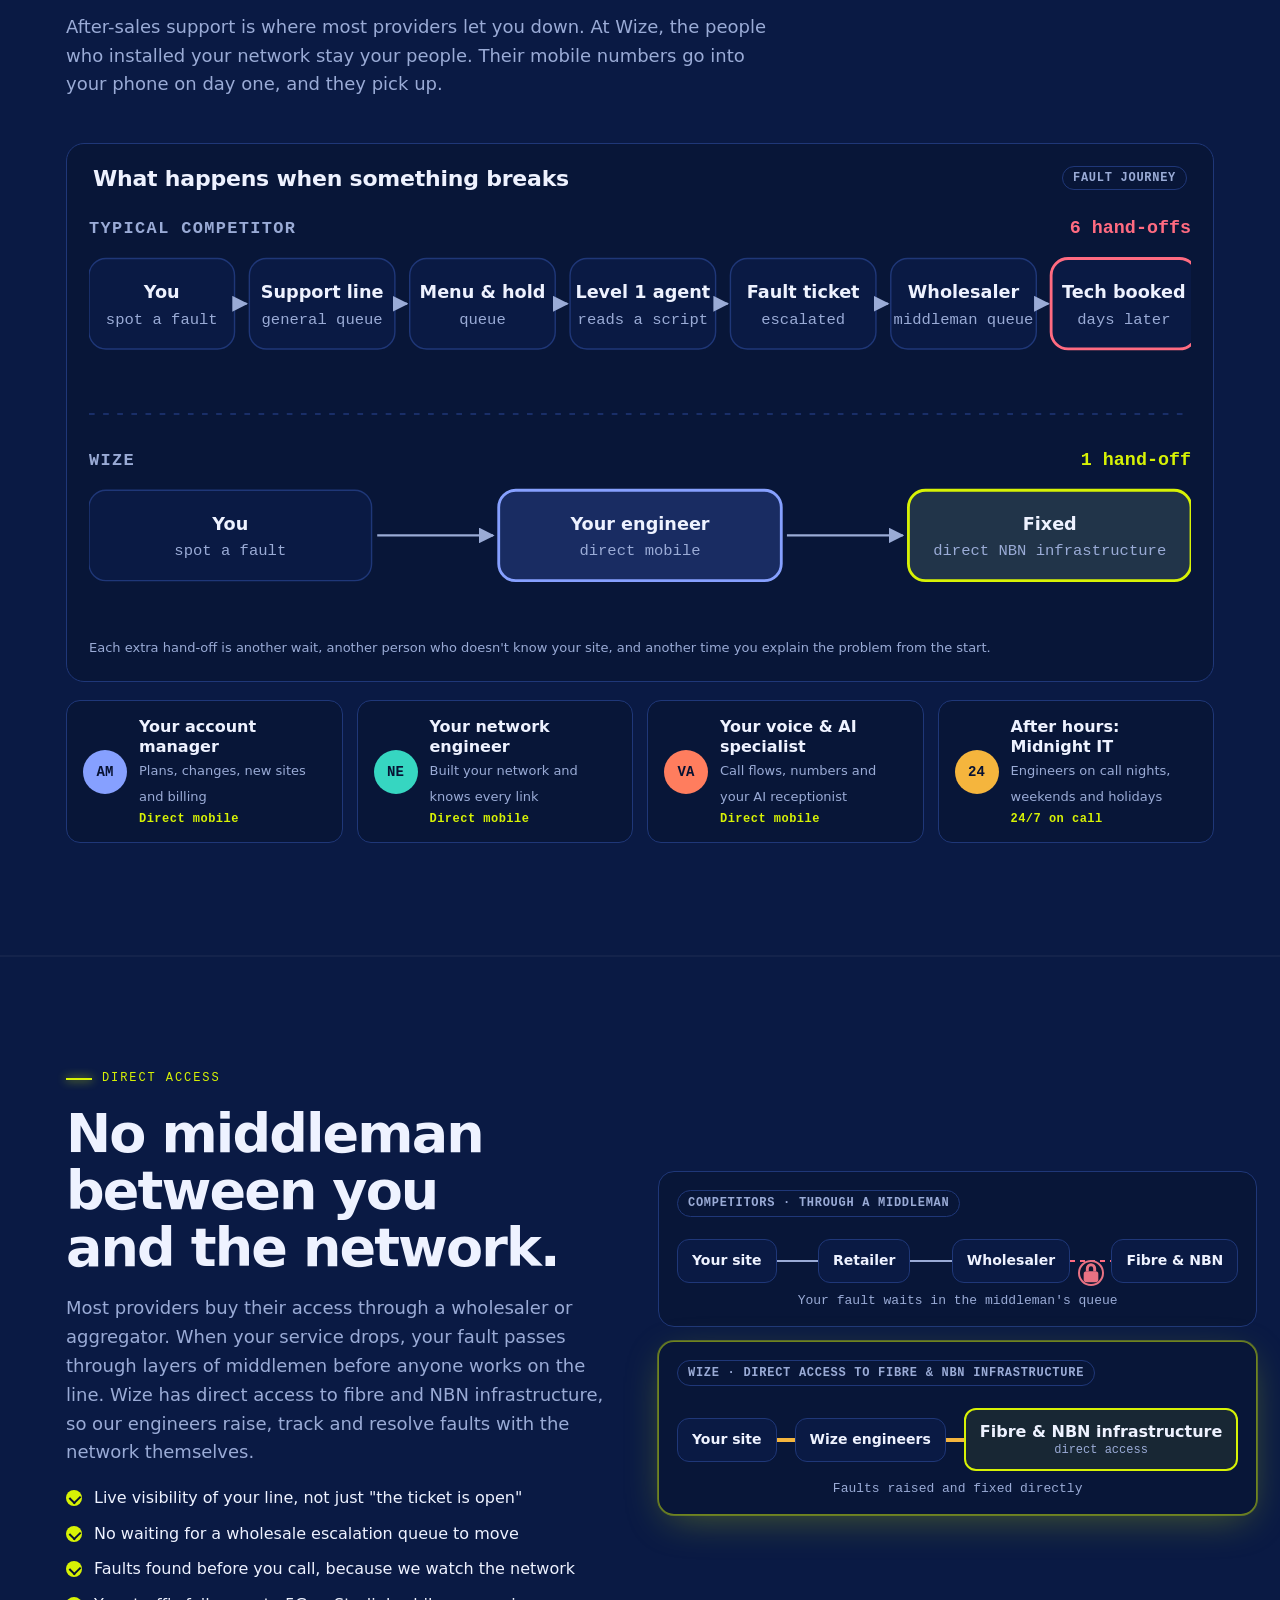
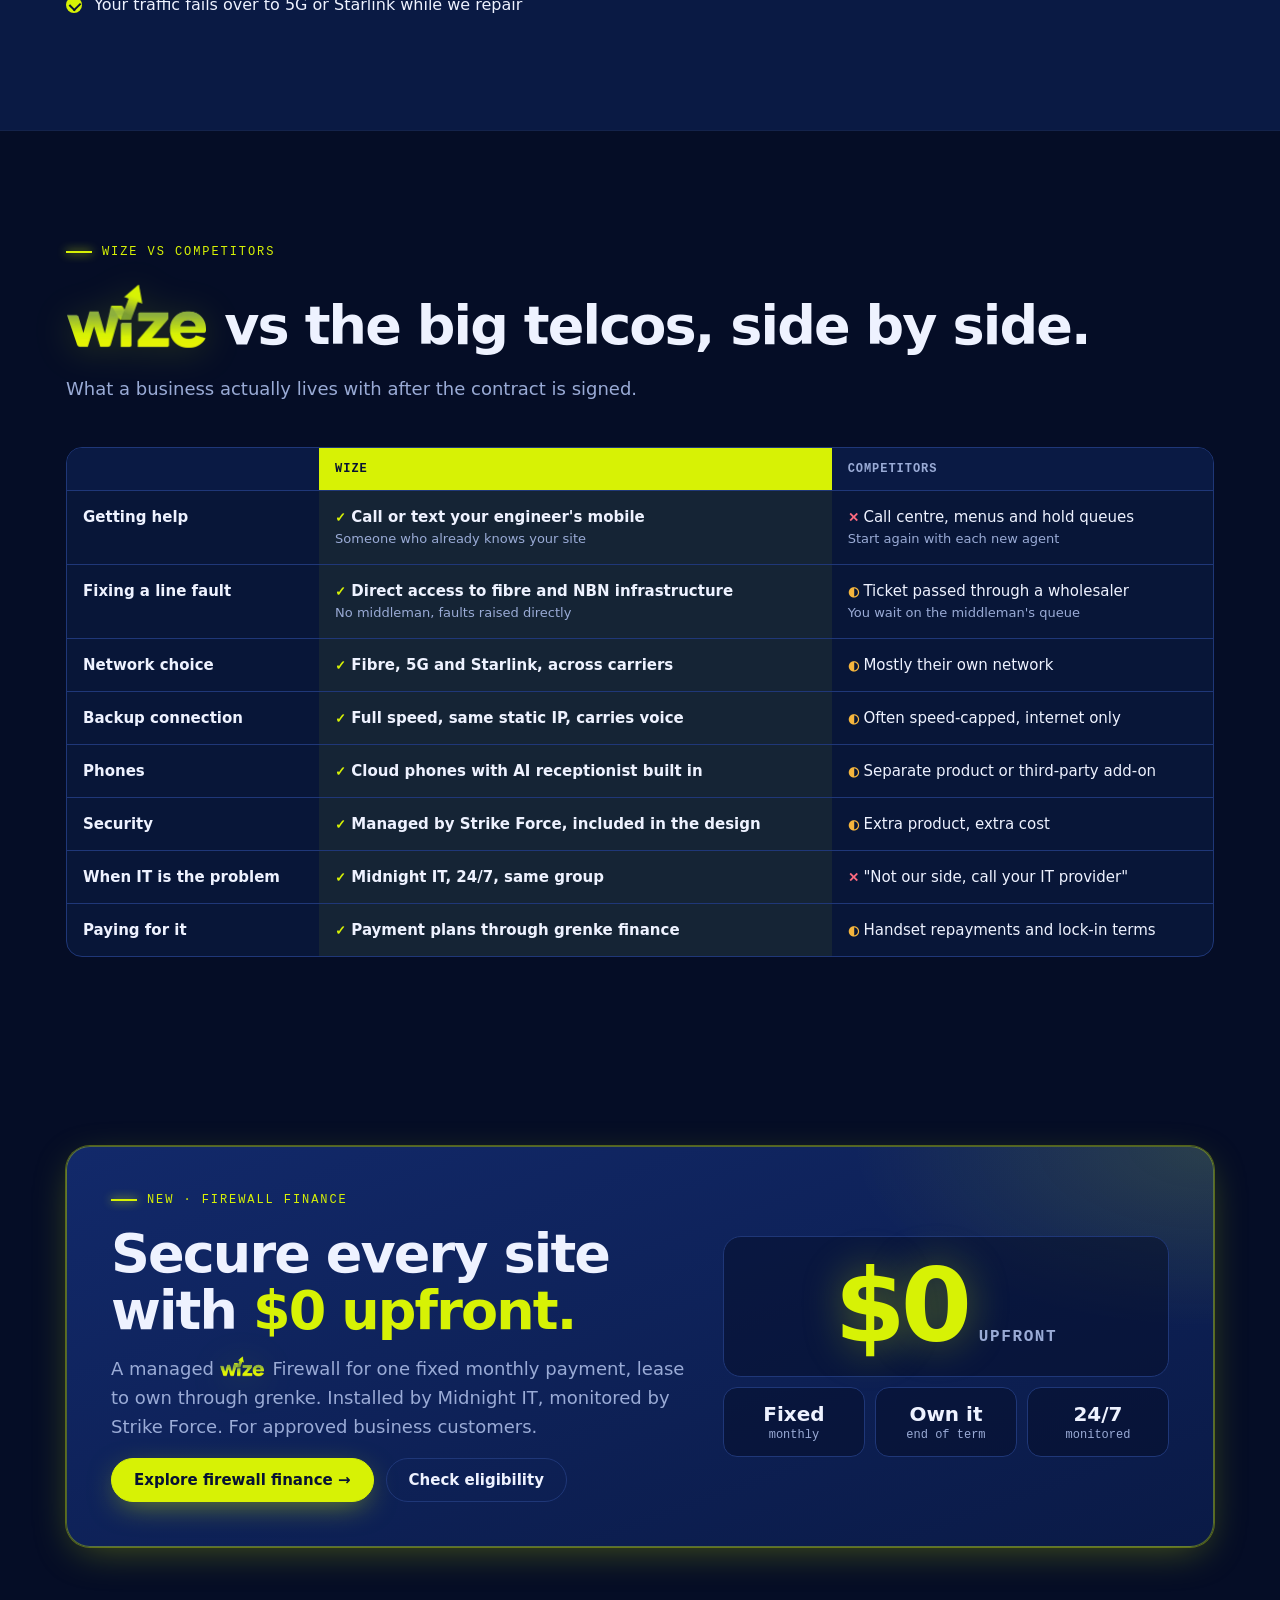
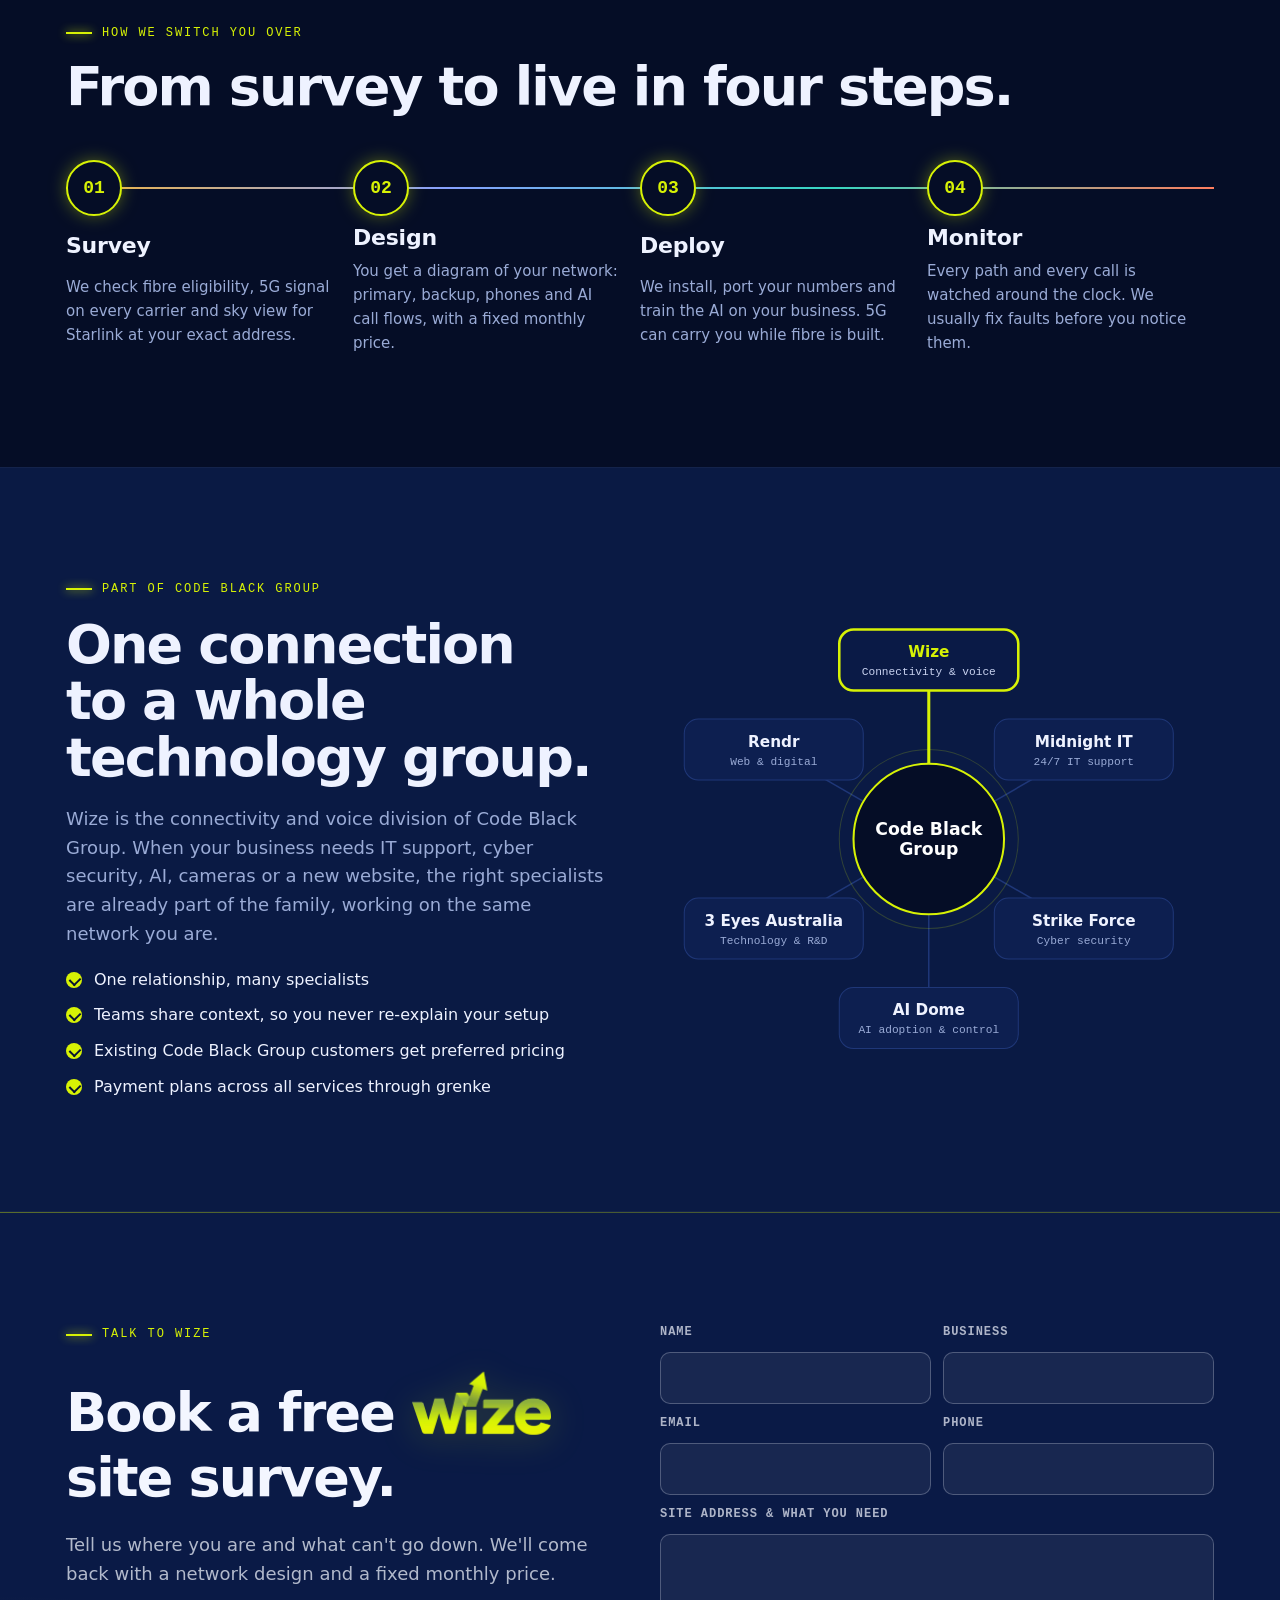
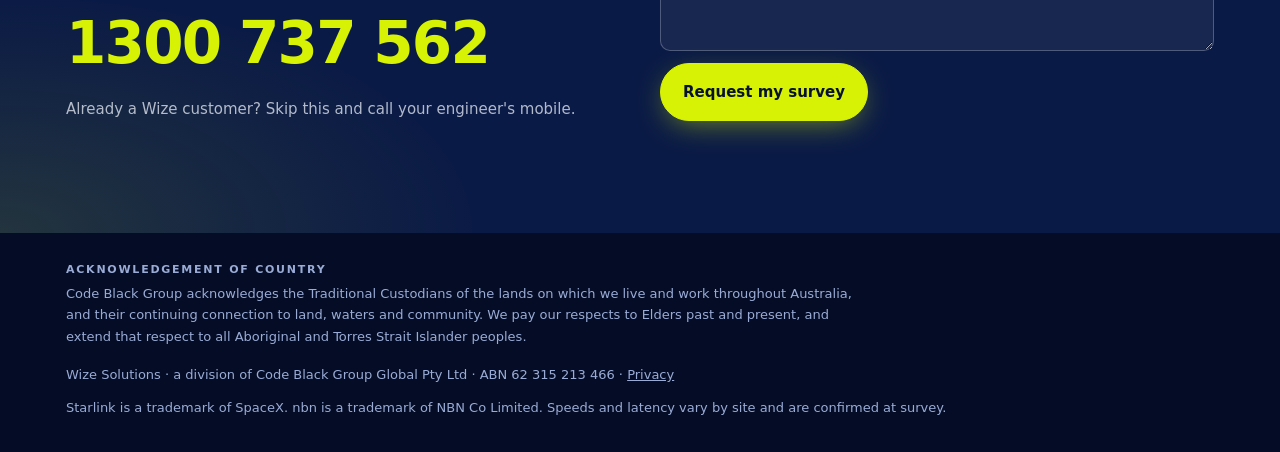
==== commit e81c1a0a: "Add Golden Shield SOS scam-help button and panel Co-Authored-By: Claude Opus 5.5 <noreply@anthropic." ====
--- a/index.html
+++ b/index.html
@@ -4,7 +4,7 @@
 <meta charset="utf-8">
 <meta name="viewport" content="width=device-width,initial-scale=1,viewport-fit=cover">
 <!-- security:start -->
-<meta http-equiv="Content-Security-Policy" content="default-src 'self'; script-src 'self' 'sha256-Ec5SshrX+6hYnkeu3Nb4U71Llps/Yawx67xyTwux60o='; style-src 'self' 'unsafe-inline' https://fonts.googleapis.com; font-src 'self' data: https://fonts.gstatic.com; img-src 'self' data: blob:; media-src 'self' blob:; connect-src 'self'; worker-src 'self' blob:; frame-src 'none'; object-src 'none'; base-uri 'self'; form-action 'self' mailto:; upgrade-insecure-requests">
+<meta http-equiv="Content-Security-Policy" content="default-src 'self'; script-src 'self' 'sha256-Ec5SshrX+6hYnkeu3Nb4U71Llps/Yawx67xyTwux60o='; style-src 'self' 'unsafe-inline' https://fonts.googleapis.com; font-src 'self' data: https://fonts.gstatic.com; img-src 'self' data: blob:; media-src 'self' blob:; connect-src 'self' https://golden-shield.onrender.com; worker-src 'self' blob:; frame-src 'none'; object-src 'none'; base-uri 'self'; form-action 'self' mailto:; upgrade-insecure-requests">
 <meta name="referrer" content="strict-origin-when-cross-origin">
 <script src="assets/guard.js"></script>
 <!-- security:end -->
@@ -606,6 +606,7 @@
 footer{padding-block:28px;font-size:13px;color:var(--muted)}
 footer .wrap{display:flex;flex-wrap:wrap;gap:12px 28px;justify-content:space-between}
 </style>
+<link rel="stylesheet" href="assets/sos/sos.css?v=1">
 </head>
 <body>
 
@@ -1545,5 +1546,64 @@
 })();
 </script>
 
+<a class="sos-fab" href="#scam-help" data-scam-help aria-label="SOS: been scammed? Get help now"><i aria-hidden="true"></i>SOS<span> · Scam help</span></a>
+<dialog class="sh" id="sh" aria-labelledby="sh-t">
+  <span class="sh-fr" aria-hidden="true"><i></i><i></i><i></i><i></i></span>
+  <div class="sh-hd">
+    <span class="sh-badge"><svg width="20" height="20" viewBox="0 0 24 24" aria-hidden="true"><path d="M12 2l8 3v6c0 5-3.4 9.4-8 11-4.6-1.6-8-6-8-11V5l8-3z" fill="none" stroke="currentColor" stroke-width="1.8"/><path d="M8.5 12l2.5 2.5 4.5-5" fill="none" stroke="currentColor" stroke-width="1.8" stroke-linecap="round" stroke-linejoin="round"/></svg></span>
+    <div class="sh-ttl"><span class="sh-k hudt"><b></b>SOS // Golden Shield</span><h2 id="sh-t">Been scammed? We&rsquo;ve got you.</h2></div>
+    <button class="sh-x" id="sh-x" type="button" aria-label="Close scam help"><svg width="14" height="14" viewBox="0 0 14 14" aria-hidden="true"><path d="M2 2l10 10M12 2L2 12" stroke="currentColor" stroke-width="1.6" stroke-linecap="round"/></svg></button>
+  </div>
+  <div class="sh-body">
+    <section class="sh-blk">
+      <p class="sh-lab hudt"><span>01</span>Act now</p>
+      <div class="sh-quick">
+        <div class="sh-q urgent"><span class="ic"><svg width="18" height="18" viewBox="0 0 24 24" aria-hidden="true"><rect x="2.5" y="5.5" width="19" height="13" rx="2" fill="none" stroke="currentColor" stroke-width="1.6"/><path d="M2.5 10h19" stroke="currentColor" stroke-width="1.6"/></svg></span><div><b>Call your bank or card provider</b><span>Use the number on the back of your card. Ask them to stop payments and freeze cards.</span></div></div>
+        <a class="sh-q" href="tel:1300737562"><span class="ic"><svg width="18" height="18" viewBox="0 0 24 24" aria-hidden="true"><path d="M12 2l8 3v6c0 5-3.4 9.4-8 11-4.6-1.6-8-6-8-11V5l8-3z" fill="none" stroke="currentColor" stroke-width="1.6"/></svg></span><div><b>Code Black Group</b><span>Lock down devices, email and accounts</span></div><span class="tel">1300 737 562</span></a>
+        <a class="sh-q" href="tel:1800595160"><span class="ic"><svg width="18" height="18" viewBox="0 0 24 24" aria-hidden="true"><rect x="3" y="4.5" width="18" height="15" rx="2" fill="none" stroke="currentColor" stroke-width="1.6"/><circle cx="9" cy="11" r="2.2" fill="none" stroke="currentColor" stroke-width="1.5"/><path d="M5.8 16.5c.6-1.7 1.8-2.5 3.2-2.5s2.6.8 3.2 2.5M14 9.5h4M14 13h4" stroke="currentColor" stroke-width="1.5" stroke-linecap="round"/></svg></span><div><b>IDCARE</b><span>Free help if ID documents were shared</span></div><span class="tel">1800 595 160</span></a>
+        <a class="sh-q" href="https://www.cyber.gov.au/" target="_blank" rel="noopener noreferrer"><span class="ic"><svg width="18" height="18" viewBox="0 0 24 24" aria-hidden="true"><path d="M5 21V4M5 4h11l-2 4 2 4H5" fill="none" stroke="currentColor" stroke-width="1.6" stroke-linejoin="round"/></svg></span><div><b>Report it</b><span>ReportCyber at cyber.gov.au, and Scamwatch</span></div><span class="tel">Open <svg width="10" height="10" viewBox="0 0 10 10" aria-hidden="true" style="display:inline"><path d="M3 1h6v6M9 1L1 9" fill="none" stroke="currentColor" stroke-width="1.4"/></svg></span></a>
+      </div>
+    </section>
+    <section class="sh-blk">
+      <p class="sh-lab hudt"><span>02</span>Ask Golden Shield AI</p>
+      <p class="sh-intro">Tell us what happened and get clear next steps for your situation.</p>
+      <div class="sh-chips" id="sh-chips">
+        <button type="button">I gave my bank or card details</button>
+        <button type="button">I sent money to someone</button>
+        <button type="button">Someone accessed my computer</button>
+        <button type="button">I clicked a link in a message</button>
+        <button type="button">My email or social account was taken</button>
+      </div>
+      <div class="sh-log" id="sh-log" aria-live="polite"></div>
+      <form class="sh-form" id="sh-form">
+        <label for="sh-in" class="sh-sr">Describe what happened</label>
+        <textarea id="sh-in" rows="2" maxlength="800" placeholder="Describe what happened&hellip;"></textarea>
+        <button class="sh-send" id="sh-send" type="submit" aria-label="Send"><svg width="18" height="18" viewBox="0 0 24 24" aria-hidden="true"><path d="M4 12h14M13 6l6 6-6 6" fill="none" stroke="currentColor" stroke-width="2" stroke-linecap="round" stroke-linejoin="round"/></svg></button>
+      </form>
+      <p class="sh-fine">AI guidance only, not legal or financial advice. Never share card numbers, passwords or codes here. In danger? Call 000.</p>
+    </section>
+    <section class="sh-blk">
+      <p class="sh-lab hudt"><span>03</span>Talk to a person</p>
+      <details class="sh-cb">
+        <summary><span>Request an urgent call back</span><i aria-hidden="true"></i></summary>
+        <form id="sh-cbf" novalidate>
+          <p>Our team is alerted straight away and will call you as soon as possible.</p>
+          <input class="hp" id="sh-hp" name="website" tabindex="-1" autocomplete="off" aria-hidden="true">
+          <div class="sh-row">
+            <div><label for="sh-name">Your name</label><input id="sh-name" maxlength="80" autocomplete="name"></div>
+            <div><label for="sh-phone">Phone number</label><input id="sh-phone" type="tel" maxlength="20" autocomplete="tel"></div>
+          </div>
+          <label for="sh-when">Best time to call <em>(optional)</em></label><input id="sh-when" maxlength="60" placeholder="e.g. Now, or after 3pm">
+          <label for="sh-what">What happened? <em>(optional, no card numbers)</em></label><textarea id="sh-what" maxlength="600"></textarea>
+          <button class="sh-btn" type="submit">Call me back</button>
+          <p id="sh-cbmsg" aria-live="polite"></p>
+        </form>
+      </details>
+    </section>
+    <div class="sh-links"><a href="https://www.scamwatch.gov.au/" target="_blank" rel="noopener noreferrer">Scamwatch</a><a href="https://www.cyber.gov.au/" target="_blank" rel="noopener noreferrer">cyber.gov.au</a><a href="https://moneysmart.gov.au/" target="_blank" rel="noopener noreferrer">Moneysmart</a></div>
+  </div>
+</dialog>
+
+<script src="assets/sos/sos.js?v=1" defer></script>
 </body>
 </html>
--- a/assets/sos/sos.css
+++ b/assets/sos/sos.css
@@ -0,0 +1,128 @@
+/* Golden Shield SOS: floating button + scam-help panel (shared across Code Black Group websites) */
+dialog.sh{--void:#05060A;--deep:#0A0D14;--ink:#EEF2F7;--muted:#9AA4B2;--dim:#5E6876;--gold:#D8B45F;--gold-hi:#F1D99A;--syn:#7FE3FF;--line:rgba(127,227,255,.14);--line2:rgba(255,255,255,.08);--hud:"Inter",system-ui,-apple-system,"Segoe UI",sans-serif;--sans:"Inter",system-ui,-apple-system,"Segoe UI",sans-serif}
+.sos-fab{position:fixed;left:16px;bottom:16px;z-index:9990;display:inline-flex;align-items:center;gap:9px;min-height:46px;padding:0 18px 0 14px;border-radius:999px;background:#C8102E;color:#fff!important;font:700 14px/1 Inter,system-ui,-apple-system,"Segoe UI",sans-serif;letter-spacing:.06em;text-decoration:none!important;box-shadow:0 10px 30px -8px rgba(200,16,46,.6),0 0 0 1px rgba(255,255,255,.18) inset;transition:transform .2s,box-shadow .2s}
+.sos-fab:hover,.sos-fab:focus-visible{transform:translateY(-2px);box-shadow:0 14px 34px -8px rgba(200,16,46,.75),0 0 0 1px rgba(255,255,255,.3) inset}
+.sos-fab:focus-visible{outline:2px solid #fff;outline-offset:3px}
+.sos-fab i{position:relative;width:9px;height:9px;border-radius:50%;background:#fff;flex:none}
+.sos-fab i::after{content:"";position:absolute;inset:-5px;border-radius:50%;border:2px solid rgba(255,255,255,.7);animation:sosFab 1.8s ease-out infinite}
+.sos-fab span{font-weight:500;letter-spacing:0;opacity:.92}
+@keyframes sosFab{0%{transform:scale(.5);opacity:1}100%{transform:scale(1.6);opacity:0}}
+@media (max-width:560px){.sos-fab{left:12px;bottom:12px;min-height:44px;padding:0 15px 0 12px}.sos-fab span{display:none}}
+@media (prefers-reduced-motion:reduce){.sos-fab i::after{animation:none}.sos-fab{transition:none}}
+@media print{.sos-fab{display:none}}
+dialog.sh{--sh-pad:30px;position:fixed;inset:0 0 0 auto;margin:0;width:min(480px,100vw);max-width:100vw;height:100%;max-height:100dvh;padding:0;border:0;
+  border-left:1px solid var(--line,rgba(127,227,255,.14));color:var(--ink,#EEF2F7);font:400 15px/1.55 var(--sans,system-ui);overflow:hidden;
+  background:radial-gradient(120% 50% at 100% 0,rgba(239,68,68,.10),transparent 60%),radial-gradient(90% 40% at 0 100%,rgba(127,227,255,.07),transparent 70%),var(--deep,#0A0D14);
+  box-shadow:-40px 0 90px rgba(0,0,0,.65)}
+dialog.sh[open]{display:flex;flex-direction:column;animation:shIn .32s cubic-bezier(.2,.7,.2,1)}
+@keyframes shIn{from{transform:translateX(36px);opacity:0}to{transform:none;opacity:1}}
+dialog.sh::backdrop{background:rgba(3,4,8,.62);-webkit-backdrop-filter:blur(4px);backdrop-filter:blur(4px)}
+@media (prefers-reduced-motion:reduce){dialog.sh[open]{animation:none}}
+.sh-sr{position:absolute!important;width:1px;height:1px;overflow:hidden;clip:rect(0 0 0 0);white-space:nowrap}
+
+/* HUD corner marks, as on the hero */
+.sh-fr{position:absolute;inset:10px;pointer-events:none;z-index:2}
+.sh-fr i{position:absolute;width:16px;height:16px;border:1px solid rgba(127,227,255,.45)}
+.sh-fr i:nth-child(1){left:0;top:0;border-right:0;border-bottom:0}.sh-fr i:nth-child(2){right:0;top:0;border-left:0;border-bottom:0}
+.sh-fr i:nth-child(3){left:0;bottom:0;border-right:0;border-top:0}.sh-fr i:nth-child(4){right:0;bottom:0;border-left:0;border-top:0}
+
+.sh-hd{position:relative;display:flex;align-items:center;gap:14px;padding:calc(20px + env(safe-area-inset-top)) var(--sh-pad) 18px;border-bottom:1px solid var(--line2,rgba(255,255,255,.08));flex:none}
+.sh-badge{display:grid;place-items:center;width:44px;height:44px;border-radius:12px;flex:none;color:#1A1205;
+  background:linear-gradient(160deg,var(--gold-hi,#F1D99A),var(--gold,#D8B45F) 55%,#A9802F);box-shadow:0 0 24px rgba(216,180,95,.25)}
+.sh-ttl{min-width:0}
+.sh-k{display:inline-flex;white-space:nowrap;align-items:center;gap:8px;color:#FCA5A5;font-size:10.5px;letter-spacing:.22em}
+.sh-k b{width:6px;height:6px;border-radius:50%;background:#EF4444;box-shadow:0 0 8px #EF4444;animation:shBlink 1.6s steps(2,start) infinite}
+@keyframes shBlink{to{visibility:hidden}}
+@media (prefers-reduced-motion:reduce){.sh-k b{animation:none}}
+.sh-hd h2{text-wrap:balance;margin:4px 0 0;font:600 20px/1.2 Sora,var(--sans,system-ui);letter-spacing:-.01em;color:#fff}
+.sh-x{margin-left:auto;align-self:flex-start;flex:none;display:grid;place-items:center;width:38px;height:38px;border-radius:50%;
+  border:1px solid rgba(127,227,255,.35);background:transparent;color:var(--ink,#EEF2F7);cursor:pointer;transition:border-color .25s,box-shadow .25s,background .25s}
+.sh-x:hover{border-color:var(--syn,#7FE3FF);box-shadow:0 0 16px rgba(127,227,255,.25);background:rgba(127,227,255,.06)}
+
+.sh-body{position:relative;flex:1;overflow-y:auto;padding:22px var(--sh-pad) calc(26px + env(safe-area-inset-bottom));overscroll-behavior:contain;scrollbar-width:thin;scrollbar-color:rgba(127,227,255,.25) transparent}
+.sh-blk{margin:0 0 26px}
+.sh-blk+.sh-blk{padding-top:24px;border-top:1px solid var(--line2,rgba(255,255,255,.08))}
+.sh-lab{display:flex;align-items:center;gap:10px;margin:0 0 12px;color:var(--syn,#7FE3FF);font-size:10.5px;letter-spacing:.24em}
+.sh-lab span{color:var(--dim,#5E6876)}
+.sh-lab::after{content:"";flex:1;height:1px;background:linear-gradient(90deg,var(--line,rgba(127,227,255,.14)),transparent)}
+.sh-intro{margin:-2px 0 12px;color:var(--muted,#9AA4B2);font-size:14px}
+
+.sh-quick{display:grid;gap:8px}
+.sh-q{display:flex;align-items:center;gap:12px;padding:12px 14px;border-radius:14px;background:rgba(14,18,28,.6);border:1px solid var(--line2,rgba(255,255,255,.08));color:inherit;text-decoration:none;transition:border-color .25s,background .25s}
+a.sh-q:hover,a.sh-q:focus-visible{border-color:rgba(127,227,255,.35);background:rgba(127,227,255,.05)}
+.sh-q .ic{display:grid;place-items:center;width:34px;height:34px;border-radius:10px;flex:none;color:var(--syn,#7FE3FF);background:rgba(127,227,255,.08);border:1px solid rgba(127,227,255,.18)}
+.sh-q.urgent{border-color:rgba(248,113,113,.4);background:rgba(239,68,68,.08)}
+.sh-q.urgent .ic{color:#FCA5A5;background:rgba(239,68,68,.14);border-color:rgba(248,113,113,.35)}
+.sh-q>div{min-width:0}
+.sh-q b{display:block;font-weight:600;color:#fff;font-size:14.5px;line-height:1.35}
+.sh-q div span{display:block;font-size:13px;line-height:1.45;color:var(--muted,#9AA4B2)}
+.sh-q .tel{margin-left:auto;padding-left:6px;white-space:nowrap;font:600 11.5px var(--hud);letter-spacing:.08em;color:var(--syn,#7FE3FF)}
+
+.sh-chips{display:flex;flex-wrap:wrap;gap:8px;margin-bottom:12px}
+.sh-chips[hidden]{display:none}
+.sh-chips button{padding:8px 13px;border-radius:999px;border:1px solid rgba(127,227,255,.28);background:rgba(127,227,255,.05);color:#D5F5FF;font:500 13px/1.25 var(--sans,system-ui);cursor:pointer;text-align:left;transition:background .2s,border-color .2s}
+.sh-chips button:hover{background:rgba(127,227,255,.12);border-color:rgba(127,227,255,.5)}
+.sh-log{display:flex;flex-direction:column;gap:10px;margin-bottom:12px}
+.sh-log:empty{display:none}
+.sh-m{max-width:94%;padding:12px 14px;border-radius:14px;white-space:pre-wrap;overflow-wrap:anywhere;font-size:14.5px;line-height:1.55}
+.sh-m.u{align-self:flex-end;background:rgba(127,227,255,.1);border:1px solid rgba(127,227,255,.25);border-bottom-right-radius:4px}
+.sh-m.a{align-self:flex-start;background:rgba(14,18,28,.75);border:1px solid var(--line2,rgba(255,255,255,.08));border-bottom-left-radius:4px}
+.sh-m.a .who{display:block;margin-bottom:6px;font:500 10px var(--hud);letter-spacing:.22em;text-transform:uppercase;color:var(--gold,#D8B45F)}
+.sh-m.note{align-self:stretch;max-width:none;background:rgba(216,180,95,.08);border:1px solid rgba(216,180,95,.3);color:var(--gold-hi,#F1D99A);font-size:13px}
+.sh-m.wait{color:var(--muted,#9AA4B2)}
+.sh-form{display:flex;gap:8px;align-items:stretch}
+.sh-form textarea{flex:1;min-width:0;min-height:50px;max-height:150px;resize:none;padding:13px 14px;border-radius:14px;border:1px solid rgba(255,255,255,.14);background:rgba(5,6,10,.6);color:#fff;font:400 16px/1.4 var(--sans,system-ui)}
+.sh-form textarea::placeholder,.sh-cb input::placeholder{color:var(--dim,#5E6876)}
+.sh-form textarea:focus,.sh-cb input:focus,.sh-cb textarea:focus{outline:none;border-color:var(--syn,#7FE3FF);box-shadow:0 0 0 3px rgba(127,227,255,.15)}
+.sh-send{flex:none;width:52px;border-radius:14px;border:0;cursor:pointer;color:#1A1205;background:linear-gradient(160deg,var(--gold-hi,#F1D99A),var(--gold,#D8B45F));display:grid;place-items:center;transition:filter .2s}
+.sh-send:hover{filter:brightness(1.08)}
+.sh-send:disabled{opacity:.45;cursor:default}
+.sh-fine{margin:10px 0 0;font-size:12px;line-height:1.5;color:var(--dim,#5E6876)}
+
+.sh-cb{border-radius:14px;border:1px solid rgba(248,113,113,.35);background:rgba(239,68,68,.05)}
+.sh-cb summary{display:flex;align-items:center;justify-content:space-between;gap:12px;padding:14px 16px;cursor:pointer;list-style:none;font:600 15px/1.3 Sora,var(--sans,system-ui);color:#fff}
+.sh-cb summary::-webkit-details-marker{display:none}
+.sh-cb summary i{position:relative;width:12px;height:12px;flex:none}
+.sh-cb summary i::before,.sh-cb summary i::after{content:"";position:absolute;left:0;top:5px;width:12px;height:1.6px;background:#FCA5A5;transition:transform .25s}
+.sh-cb summary i::after{transform:rotate(90deg)}
+.sh-cb[open] summary i::after{transform:rotate(0)}
+.sh-cb form{padding:0 16px 16px}
+.sh-cb p{margin:0 0 6px;font-size:13.5px;color:#C7CED8}
+.sh-row{display:grid;grid-template-columns:1fr 1fr;gap:10px}
+.sh-row>div{min-width:0}
+.sh-cb label{display:block;margin:12px 0 6px;font-size:13px;color:#C7CED8}
+.sh-cb label em{font-style:normal;color:var(--dim,#5E6876)}
+.sh-cb input,.sh-cb textarea{width:100%;padding:11px 13px;border-radius:12px;border:1px solid rgba(255,255,255,.14);background:rgba(5,6,10,.6);color:#fff;font:400 16px/1.35 var(--sans,system-ui)}
+.sh-cb textarea{min-height:76px;resize:vertical}
+.sh-btn{width:100%;height:48px;margin-top:14px;border-radius:999px;border:0;background:#DC2626;color:#fff;font:600 12.5px var(--hud);letter-spacing:.16em;text-transform:uppercase;cursor:pointer;transition:background .2s,box-shadow .2s}
+.sh-btn:hover{background:#EF4444;box-shadow:0 0 22px rgba(239,68,68,.35)}
+.sh-btn:disabled{opacity:.5;cursor:default}
+.sh-cb #sh-cbmsg{margin:10px 0 0}
+.sh-cb #sh-cbmsg:empty{display:none}
+.sh-cb .hp{position:absolute;left:-9999px;width:1px;height:1px;opacity:0}
+.sh-ok{margin:0;padding:2px 0 14px;color:#A7F3D0;font-size:14px}
+.sh-err{color:#FCA5A5;font-size:13px}
+.sh-links{display:flex;flex-wrap:wrap;gap:8px 18px;padding-top:4px;font-size:13px}
+.sh-links a{color:var(--muted,#9AA4B2);text-decoration:none;border-bottom:1px solid rgba(127,227,255,.25)}
+.sh-links a:hover{color:var(--syn,#7FE3FF)}
+
+@media (max-width:560px){
+  dialog.sh{--sh-pad:16px;width:100vw;border-left:0}
+  .sh-fr{display:none}
+  .sh-hd{gap:12px;padding-top:calc(14px + env(safe-area-inset-top));padding-bottom:14px}
+  .sh-badge{width:38px;height:38px;border-radius:11px}
+  .sh-badge svg{width:18px;height:18px}
+  .sh-k{font-size:9.5px;letter-spacing:.18em}
+  .sh-hd h2{font-size:17px;margin-top:3px}
+  .sh-x{width:36px;height:36px;align-self:center}
+  .sh-body{padding-top:18px}
+  .sh-blk{margin-bottom:22px}.sh-blk+.sh-blk{padding-top:20px}
+}
+@media (max-width:380px){.sh-q{flex-wrap:wrap;row-gap:4px}.sh-q>div{flex:1 1 calc(100% - 46px)}.sh-q .tel{margin-left:46px;padding-left:0;font-size:11px!important}.sh-badge{display:none}.sh-k{letter-spacing:.14em}.sh-hd h2{font-size:16.5px}.sh-row{grid-template-columns:1fr;gap:0}}
+/* "working" indicator */
+.sh-m.dots::after{content:"";display:inline-block;width:1.4em;text-align:left;animation:shDots 1.2s steps(4,end) infinite;vertical-align:bottom}
+@keyframes shDots{0%{content:""}25%{content:"."}50%{content:".."}75%{content:"..."}}
+.sh-m.wait{position:relative;overflow:hidden}
+.sh-m.wait::before{content:"";position:absolute;left:0;bottom:0;height:2px;width:40%;background:linear-gradient(90deg,transparent,var(--gold,#D8B45F),transparent);animation:shScan 1.4s ease-in-out infinite}
+@keyframes shScan{from{transform:translateX(-100%)}to{transform:translateX(250%)}}
+@media (prefers-reduced-motion:reduce){.sh-m.dots::after{animation:none;content:"..."}.sh-m.wait::before{display:none}}
